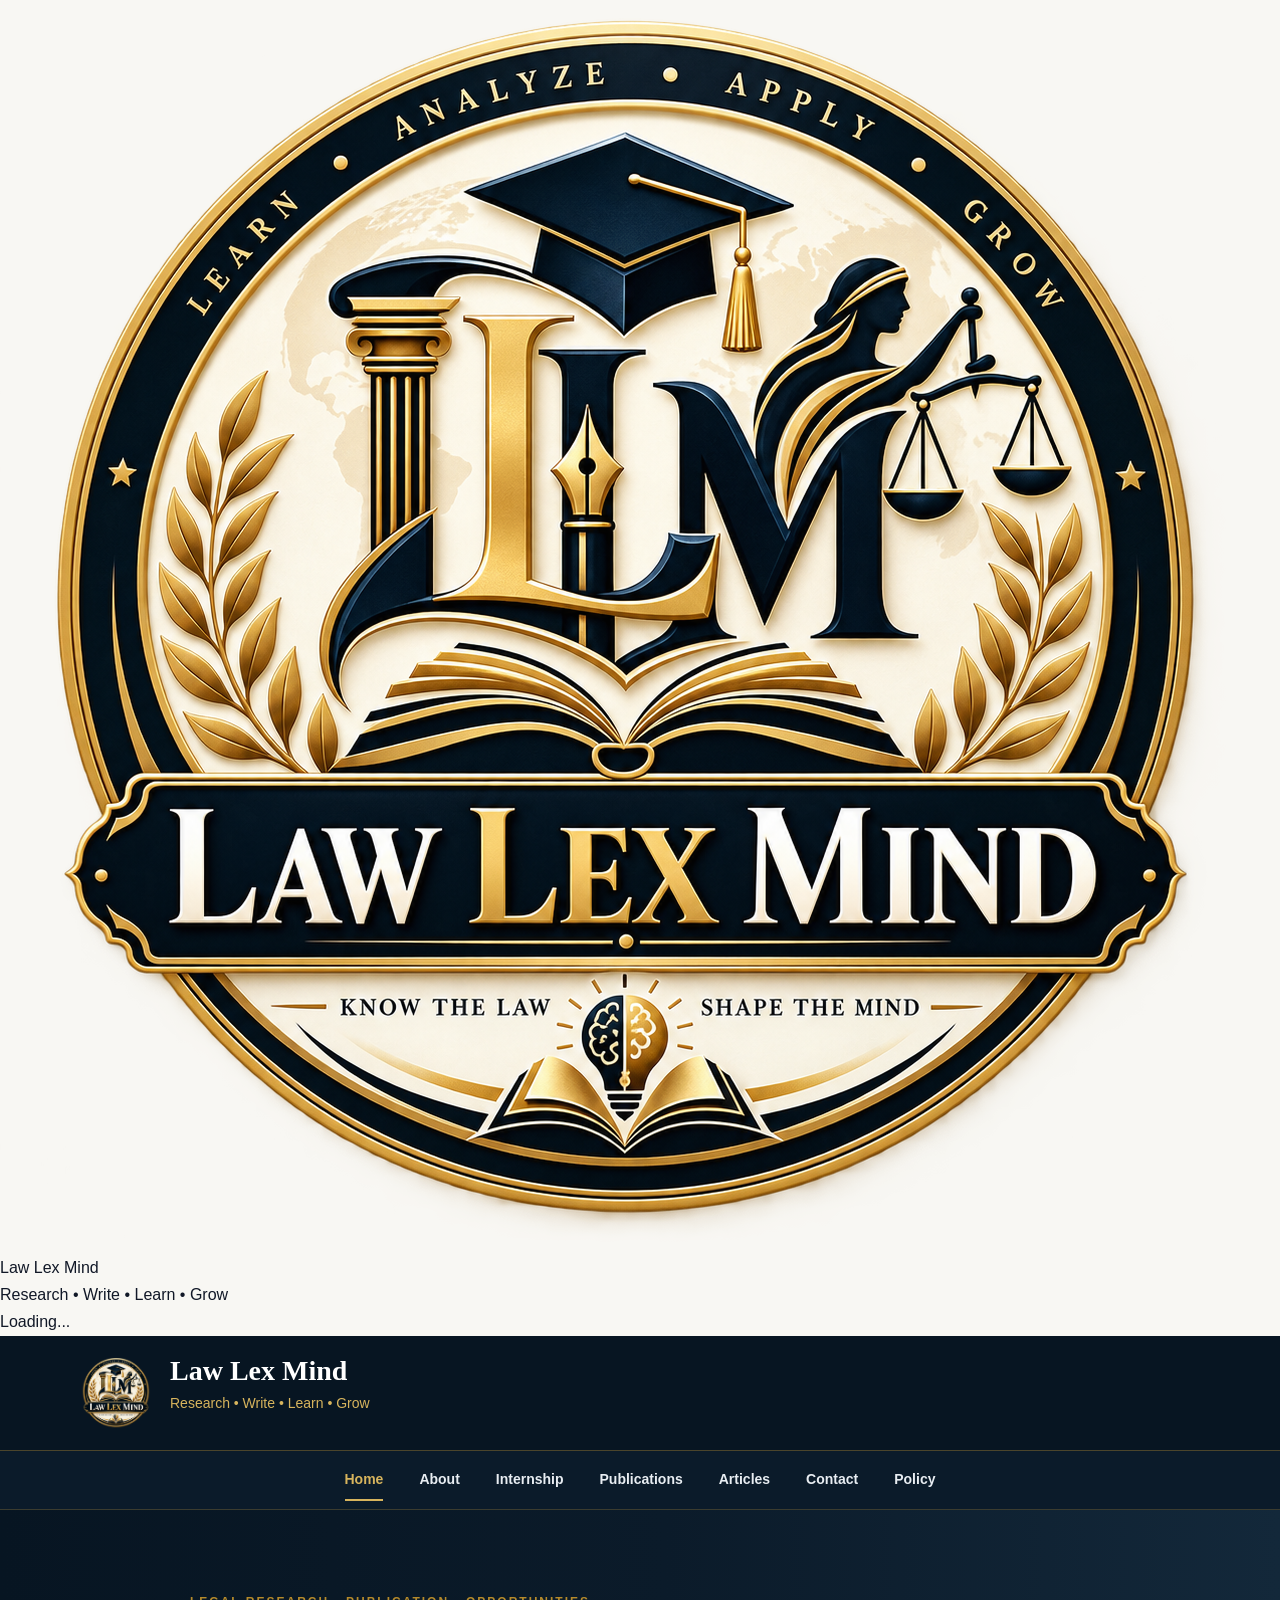
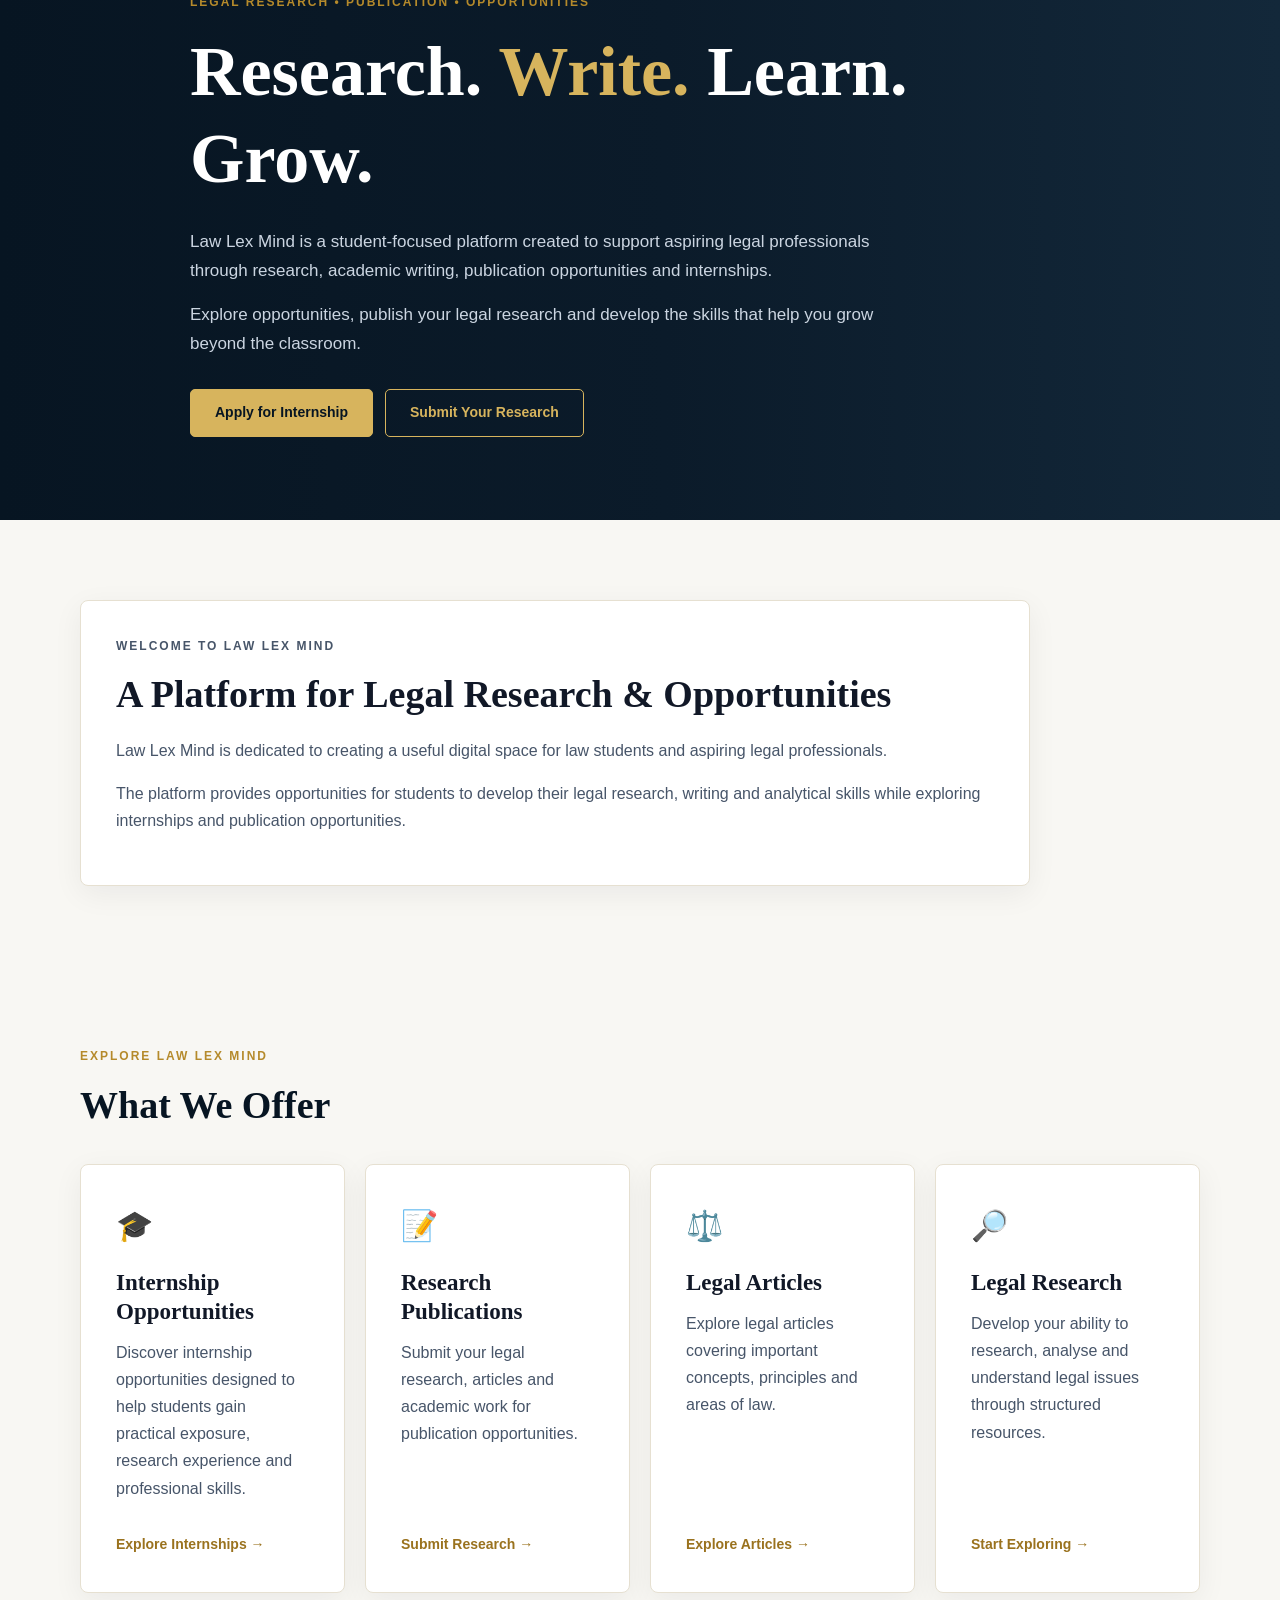
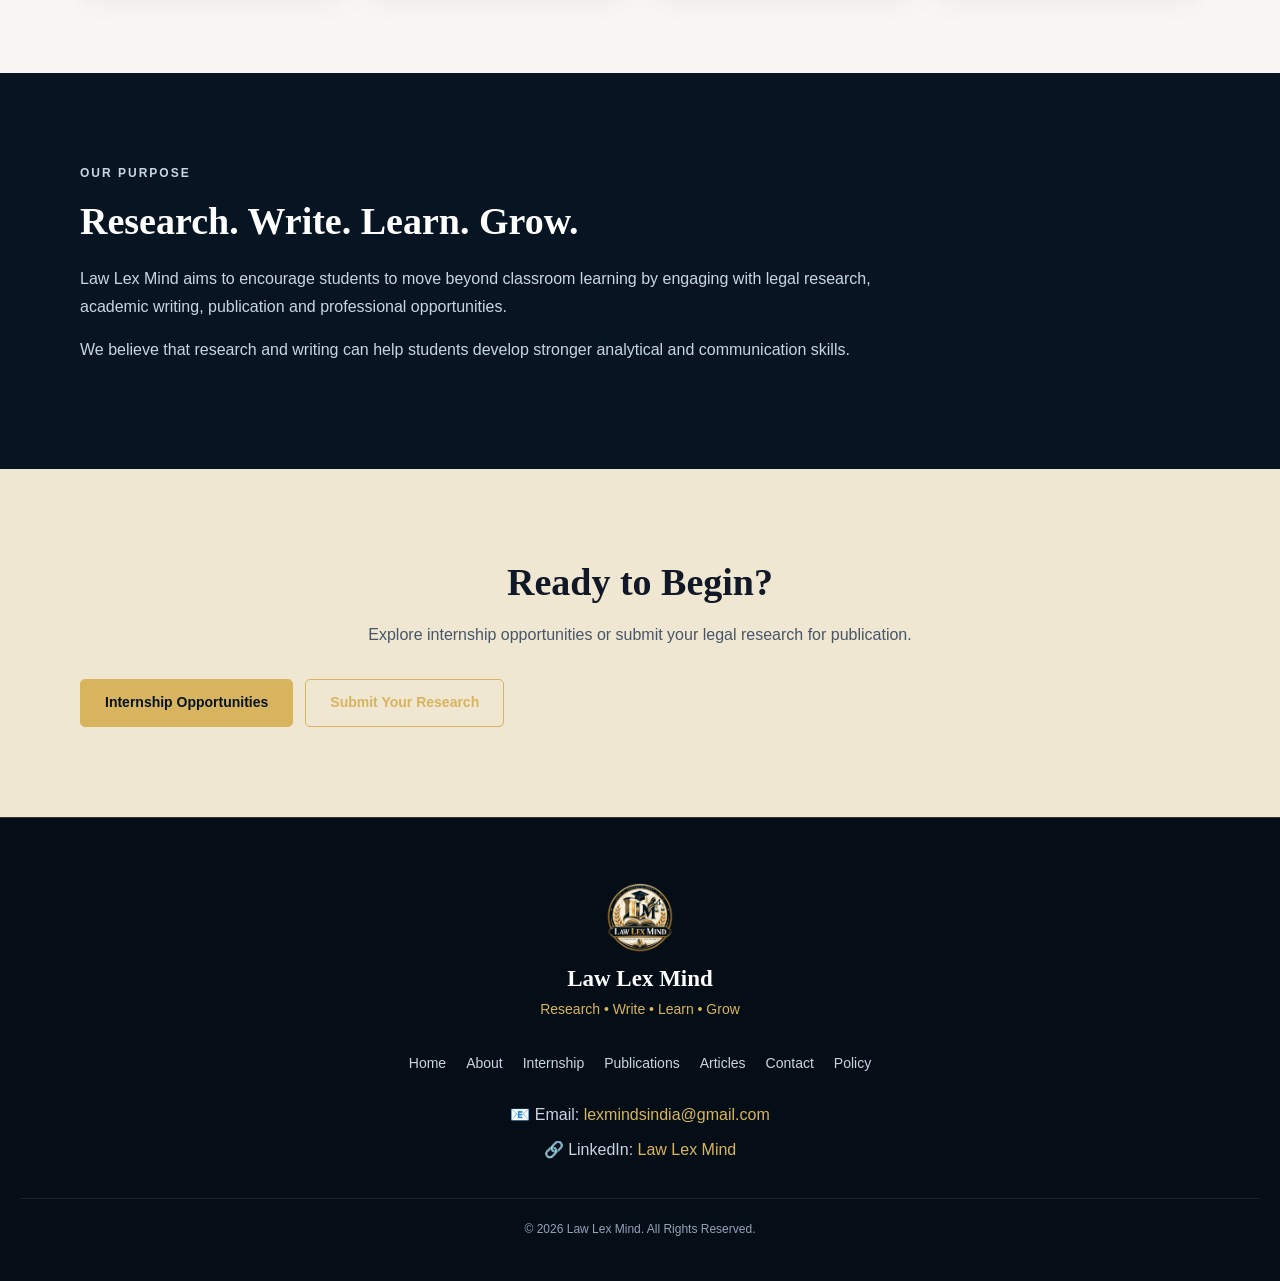
==== index.html @ 87ab9b12 "Refactor HTML structure and formatting" ====
<!DOCTYPE html>
<html lang="en">

<head>

  <meta charset="UTF-8">

  <meta name="viewport"
        content="width=device-width, initial-scale=1.0">

  <title>Law Lex Mind | Legal Research, Publications & Internships</title>

  <meta name="description"
        content="Law Lex Mind is a student-focused platform for legal research, publications, articles and internship opportunities.">

  <meta name="keywords"
        content="Law Lex Mind, legal research, law students, legal articles, legal publications, law internships">

  <meta name="author"
        content="Law Lex Mind">

  <link rel="icon"
        type="image/png"
        href="./logo.png">

  <link rel="stylesheet"
        href="./style.css?v=3">

</head>


<body>


<!-- =========================================================
     HOME PAGE LOADER
========================================================= -->

<div class="page-loader" id="pageLoader">

  <div class="page-loader-box">

    <img
      src="./logo.png"
      alt="Law Lex Mind"
      class="page-loader-logo"
    >

    <div class="page-loader-name">
      Law Lex Mind
    </div>

    <div class="page-loader-tagline">
      Research • Write • Learn • Grow
    </div>

    <div class="page-loader-bar">
      <span></span>
    </div>

    <div class="page-loader-loading">
      Loading...
    </div>

  </div>

</div>


<!-- =========================================================
     HEADER
========================================================= -->

<header class="site-header">

  <div class="logo-area">

    <img
      src="./logo.png"
      alt="Law Lex Mind Logo"
      class="site-logo"
    >

    <div class="brand-text">

      <h1>
        Law Lex Mind
      </h1>

      <p>
        Research • Write • Learn • Grow
      </p>

    </div>

  </div>

</header>


<!-- =========================================================
     NAVIGATION
========================================================= -->

<nav
  class="main-navigation"
  aria-label="Main Navigation"
>

  <a
    href="index.html"
    class="active">
    Home
  </a>

  <a href="about.html">
    About
  </a>

  <a href="internship.html">
    Internship
  </a>

  <a href="publications.html">
    Publications
  </a>

  <a href="articles.html">
    Articles
  </a>

  <a href="contact.html">
    Contact
  </a>

  <a href="policy.html">
    Policy
  </a>

</nav>


<!-- =========================================================
     HERO
========================================================= -->

<section class="hero">

  <div class="hero-content">

    <p class="hero-tag">
      LEGAL RESEARCH • PUBLICATION • OPPORTUNITIES
    </p>

    <h2>

      Research.
      <span>Write.</span>
      Learn.<br>
      Grow.

    </h2>

    <p class="hero-text">

      Law Lex Mind is a student-focused platform created
      to support aspiring legal professionals through
      research, academic writing, publication opportunities
      and internships.

    </p>

    <p class="hero-text">

      Explore opportunities, publish your legal research
      and develop the skills that help you grow beyond
      the classroom.

    </p>


    <div class="hero-buttons">

      <a
        href="internship.html"
        class="btn">

        Apply for Internship

      </a>


      <a
        href="publications.html"
        class="btn secondary-btn">

        Submit Your Research

      </a>

    </div>

  </div>

</section>


<!-- =========================================================
     INTRODUCTION
========================================================= -->

<section class="container">

  <div class="card intro-card">

    <p class="small-heading">

      WELCOME TO LAW LEX MIND

    </p>


    <h2>

      A Platform for Legal Research & Opportunities

    </h2>


    <p>

      Law Lex Mind is dedicated to creating a useful
      digital space for law students and aspiring legal
      professionals.

    </p>


    <p>

      The platform provides opportunities for students
      to develop their legal research, writing and
      analytical skills while exploring internships
      and publication opportunities.

    </p>

  </div>

</section>


<!-- =========================================================
     WHAT WE OFFER
========================================================= -->

<section class="container">

  <div class="section-heading">

    <p class="small-heading">

      EXPLORE LAW LEX MIND

    </p>


    <h2>

      What We Offer

    </h2>

  </div>


  <div class="feature-grid">


    <!-- INTERNSHIP -->

    <div class="card feature-card">

      <div class="feature-icon">
        🎓
      </div>


      <h3>
        Internship Opportunities
      </h3>


      <p>

        Discover internship opportunities designed
        to help students gain practical exposure,
        research experience and professional skills.

      </p>


      <a
        href="internship.html"
        class="card-button">

        Explore Internships →

      </a>

    </div>


    <!-- PUBLICATIONS -->

    <div class="card feature-card">

      <div class="feature-icon">
        📝
      </div>


      <h3>
        Research Publications
      </h3>


      <p>

        Submit your legal research, articles and
        academic work for publication opportunities.

      </p>


      <a
        href="publications.html"
        class="card-button">

        Submit Research →

      </a>

    </div>


    <!-- ARTICLES -->

    <div class="card feature-card">

      <div class="feature-icon">
        ⚖️
      </div>


      <h3>
        Legal Articles
      </h3>


      <p>

        Explore legal articles covering important
        concepts, principles and areas of law.

      </p>


      <a
        href="articles.html"
        class="card-button">

        Explore Articles →

      </a>

    </div>


    <!-- RESEARCH -->

    <div class="card feature-card">

      <div class="feature-icon">
        🔎
      </div>


      <h3>
        Legal Research
      </h3>


      <p>

        Develop your ability to research, analyse
        and understand legal issues through
        structured resources.

      </p>


      <a
        href="articles.html"
        class="card-button">

        Start Exploring →

      </a>

    </div>

  </div>

</section>


<!-- =========================================================
     PURPOSE
========================================================= -->

<section class="dark-section">

  <div class="container">

    <div class="purpose-content">

      <p class="small-heading">

        OUR PURPOSE

      </p>


      <h2>

        Research. Write. Learn. Grow.

      </h2>


      <p>

        Law Lex Mind aims to encourage students to
        move beyond classroom learning by engaging
        with legal research, academic writing,
        publication and professional opportunities.

      </p>


      <p>

        We believe that research and writing can
        help students develop stronger analytical
        and communication skills.

      </p>

    </div>

  </div>

</section>


<!-- =========================================================
     CTA
========================================================= -->

<section class="cta-section">

  <div class="container">

    <h2>

      Ready to Begin?

    </h2>


    <p>

      Explore internship opportunities or submit
      your legal research for publication.

    </p>


    <div class="hero-buttons">


      <a
        href="internship.html"
        class="btn">

        Internship Opportunities

      </a>


      <a
        href="publications.html"
        class="btn secondary-btn">

        Submit Your Research

      </a>


    </div>

  </div>

</section>


<!-- =========================================================
     FOOTER
========================================================= -->

<footer class="site-footer">


  <div class="footer-logo">

    <img
      src="./logo.png"
      alt="Law Lex Mind Logo"
      class="footer-logo-img"
    >


    <h3>

      Law Lex Mind

    </h3>


    <p>

      Research • Write • Learn • Grow

    </p>

  </div>


  <div class="footer-links">

    <a href="index.html">
      Home
    </a>

    <a href="about.html">
      About
    </a>

    <a href="internship.html">
      Internship
    </a>

    <a href="publications.html">
      Publications
    </a>

    <a href="articles.html">
      Articles
    </a>

    <a href="contact.html">
      Contact
    </a>

    <a href="policy.html">
      Policy
    </a>

  </div>


  <div class="footer-contact">


    <p>

      📧 Email:

      <a
        href="mailto:lexmindsindia@gmail.com">

        lexmindsindia@gmail.com

      </a>

    </p>


    <p>

      🔗 LinkedIn:

      <a
        href="https://www.linkedin.com/company/legal-school-notes/"
        target="_blank"
        rel="noopener noreferrer">

        Law Lex Mind

      </a>

    </p>


  </div>


  <p class="copyright">

    © 2026 Law Lex Mind. All Rights Reserved.

  </p>


</footer>



<!-- =========================================================
     PAGE LOADER JAVASCRIPT
========================================================= -->

<script>

document.addEventListener(
  "DOMContentLoaded",
  function () {

    const loader =
      document.getElementById("pageLoader");

    if (!loader) {
      return;
    }


    window.addEventListener(
      "load",
      function () {

        /*
         * Wait for the animation to finish,
         * then smoothly hide the loader.
         */

        setTimeout(
          function () {

            loader.classList.add("hide");

          },
          1800
        );

      }
    );

  }
);

</script>


</body>

</html>
---- style.css ----
/* =========================================================
   LAW LEX MIND
   MASTER WEBSITE STYLESHEET
   ========================================================= */


/* =========================================================
   1. RESET
   ========================================================= */

* {
  margin: 0;
  padding: 0;
  box-sizing: border-box;
}

html {
  scroll-behavior: smooth;
}

body {
  font-family: Arial, Helvetica, sans-serif;
  background: #f8f7f3;
  color: #111827;
  line-height: 1.7;
  overflow-x: hidden;
}

img {
  max-width: 100%;
  display: block;
}

a {
  color: inherit;
  text-decoration: none;
}

button {
  font-family: inherit;
}


/* =========================================================
   2. GLOBAL CONTAINER
   ========================================================= */

.container,
.policy-container {
  width: min(1120px, calc(100% - 40px));
  margin: 0 auto;
}


/* =========================================================
   3. HEADER
   Supports:
   .site-header
   .logo-area
   .site-logo
   .brand-text
   ========================================================= */

.site-header,
header {
  width: 100%;
  background: #071522;
  color: #ffffff;
  border-bottom: 1px solid rgba(201, 159, 60, 0.35);
}

.site-header {
  padding: 18px 0;
}

.logo-area {
  width: min(1120px, calc(100% - 40px));
  margin: 0 auto;

  display: flex;
  align-items: center;
  gap: 18px;
}

.site-logo {
  width: 72px;
  height: 72px;

  object-fit: contain;
  object-position: center;

  flex-shrink: 0;
}

.brand-text h1 {
  margin: 0;
  font-family: Georgia, "Times New Roman", serif;
  font-size: 28px;
  line-height: 1.2;
  color: #ffffff;
}

.brand-text p {
  margin-top: 5px;
  font-size: 14px;
  color: #d7b45d;
}


/* Support old header structure */

header .logo-area {
  padding: 0;
}

header .logo-area > div:not(.brand-text) {
  min-width: 0;
}


/* =========================================================
   4. NAVIGATION
   Supports old and new navigation structures
   ========================================================= */

.main-navigation,
.navbar {
  width: 100%;
  background: #0b1b2a;
  border-bottom: 1px solid rgba(201, 159, 60, 0.25);
}

.main-navigation {
  min-height: 58px;

  display: flex;
  justify-content: center;
  align-items: center;
  gap: 6px;
}

.main-navigation a {
  position: relative;

  padding: 17px 15px;

  color: #e8edf2;
  font-size: 14px;
  font-weight: 600;

  transition:
    color 0.25s ease,
    background 0.25s ease;
}

.main-navigation a:hover,
.main-navigation a.active {
  color: #d7b45d;
}

.main-navigation a.active::after {
  content: "";

  position: absolute;
  left: 15px;
  right: 15px;
  bottom: 8px;

  height: 2px;

  background: #d7b45d;
}


/* =========================================================
   OLD NAVIGATION SUPPORT
   ========================================================= */

.nav-container {
  width: min(1120px, calc(100% - 40px));
  min-height: 58px;

  margin: 0 auto;

  display: flex;
  align-items: center;
  justify-content: space-between;
}

.nav-brand {
  color: #ffffff;
  font-family: Georgia, "Times New Roman", serif;
  font-weight: 700;
  font-size: 18px;
}

.nav-links {
  display: flex;
  align-items: center;
  gap: 5px;
}

.nav-links a {
  padding: 17px 13px;
  color: #e8edf2;
  font-size: 14px;
  font-weight: 600;
}

.nav-links a:hover {
  color: #d7b45d;
}


/* =========================================================
   MOBILE MENU BUTTON
   ========================================================= */

.menu-toggle {
  display: none;

  width: 44px;
  height: 40px;

  border: 1px solid rgba(215, 180, 93, 0.45);
  border-radius: 6px;

  background: transparent;
  cursor: pointer;

  padding: 8px;
}

.menu-toggle span {
  display: block;

  width: 100%;
  height: 2px;

  margin: 5px 0;

  background: #d7b45d;
}


/* =========================================================
   5. WEBSITE LOADER
   ========================================================= */

#website-loader {
  position: fixed;
  inset: 0;
  z-index: 9999;

  background: #071522;

  display: flex;
  align-items: center;
  justify-content: center;

  transition:
    opacity 0.5s ease,
    visibility 0.5s ease;
}

.loader-content {
  text-align: center;
  color: #ffffff;
}

.loader-logo {
  width: 90px;
  height: 90px;

  object-fit: contain;

  margin: 0 auto 18px;
}

.loader-content h1 {
  font-family: Georgia, "Times New Roman", serif;
  font-size: 28px;
  margin-bottom: 5px;
}

.loader-content p {
  color: #d7b45d;
  font-size: 14px;
}

.loader-line {
  width: 220px;
  height: 3px;

  margin: 25px auto 12px;

  background: rgba(255, 255, 255, 0.15);
  overflow: hidden;
}

.loader-progress {
  width: 0;
  height: 100%;
  background: #d7b45d;

  animation: loading 1.5s ease forwards;
}

.loader-text {
  font-size: 12px;
  color: #cbd5e1;
}

@keyframes loading {
  from {
    width: 0;
  }

  to {
    width: 100%;
  }
}


/* =========================================================
   6. GLOBAL TYPOGRAPHY
   ========================================================= */

h1,
h2,
h3,
h4 {
  font-family: Georgia, "Times New Roman", serif;
  line-height: 1.25;
}

h2 {
  font-size: 38px;
}

h3 {
  font-size: 23px;
}

p {
  margin-bottom: 16px;
}


/* =========================================================
   7. SMALL GOLD HEADINGS
   ========================================================= */

.small-heading,
.hero-tag {
  color: #b58a2b;

  font-size: 12px;
  font-weight: 700;

  letter-spacing: 2px;
  text-transform: uppercase;

  margin-bottom: 15px;
}


/* =========================================================
   8. HERO
   ========================================================= */

.hero {
  min-height: 610px;

  display: flex;
  align-items: center;

  background:
    linear-gradient(
      90deg,
      #071522 0%,
      #0b1b2a 52%,
      #13283a 100%
    );

  color: #ffffff;
}

.hero-content {
  width: min(1120px, calc(100% - 40px));
  margin: 0 auto;

  max-width: 900px;
}

.hero h2 {
  font-size: clamp(42px, 6vw, 70px);
  margin-bottom: 25px;
}

.hero h2 span,
.policy-hero h2 span {
  color: #d7b45d;
}

.hero-text {
  max-width: 720px;

  color: #cbd5e1;
  font-size: 17px;
}

.hero-buttons {
  display: flex;
  flex-wrap: wrap;
  gap: 12px;

  margin-top: 30px;
}


/* =========================================================
   9. BUTTONS
   ========================================================= */

.btn {
  display: inline-flex;
  align-items: center;
  justify-content: center;

  min-height: 48px;

  padding: 0 24px;

  border-radius: 5px;

  background: #d7b45d;
  color: #071522;

  border: 1px solid #d7b45d;

  font-size: 14px;
  font-weight: 700;

  transition:
    transform 0.2s ease,
    background 0.2s ease,
    color 0.2s ease;
}

.btn:hover {
  transform: translateY(-2px);
  background: #e3c875;
}

.secondary-btn {
  background: transparent;
  color: #d7b45d;
}

.secondary-btn:hover {
  background: #d7b45d;
  color: #071522;
}


/* =========================================================
   10. GENERAL SECTIONS
   ========================================================= */

main {
  width: 100%;
}

section {
  width: 100%;
}

section.container {
  padding-top: 80px;
  padding-bottom: 80px;
}


/* =========================================================
   11. CARDS
   ========================================================= */

.card {
  background: #ffffff;

  border: 1px solid #e6e0d1;

  border-radius: 8px;

  padding: 35px;

  box-shadow:
    0 8px 30px rgba(7, 21, 34, 0.06);
}

.intro-card {
  max-width: 950px;
}

.card h2 {
  margin-bottom: 18px;
}

.card p {
  color: #475569;
}


/* =========================================================
   12. SECTION HEADING
   ========================================================= */

.section-heading {
  margin-bottom: 35px;
}

.section-heading h2 {
  color: #071522;
}


/* =========================================================
   13. FEATURE GRID
   ========================================================= */

.feature-grid {
  display: grid;

  grid-template-columns:
    repeat(4, minmax(0, 1fr));

  gap: 20px;
}

.feature-card {
  height: 100%;

  display: flex;
  flex-direction: column;
}

.feature-icon {
  font-size: 30px;
  margin-bottom: 18px;
}

.feature-card h3 {
  margin-bottom: 12px;
}

.feature-card p {
  flex-grow: 1;
}

.card-button {
  display: inline-block;

  margin-top: 15px;

  color: #9a721e;
  font-weight: 700;
  font-size: 14px;
}

.card-button:hover {
  color: #071522;
}


/* =========================================================
   14. DARK SECTION
   ========================================================= */

.dark-section {
  padding: 90px 0;

  background: #071522;
  color: #ffffff;
}

.purpose-content {
  max-width: 800px;
}

.purpose-content h2 {
  margin-bottom: 20px;
}

.purpose-content p {
  color: #cbd5e1;
}


/* =========================================================
   15. CTA
   ========================================================= */

.cta-section {
  padding: 90px 0;

  text-align: center;

  background: #efe7d2;
}

.cta-section h2 {
  margin-bottom: 15px;
}

.cta-section p {
  color: #475569;
}


/* =========================================================
   16. POLICY HERO
   ========================================================= */

.policy-hero {
  min-height: 440px;

  display: flex;
  align-items: center;

  background:
    linear-gradient(
      135deg,
      #071522 0%,
      #0d2234 60%,
      #162f43 100%
    );

  color: #ffffff;
}

.policy-hero-content {
  width: min(1120px, calc(100% - 40px));
  margin: 0 auto;

  max-width: 850px;
}

.policy-hero h2 {
  font-size: clamp(42px, 5vw, 62px);

  margin-bottom: 25px;

  color: #ffffff;
}

.policy-hero .hero-text {
  color: #cbd5e1;
  max-width: 760px;
}


/* =========================================================
   17. POLICY SECTIONS
   ========================================================= */

.policy-section {
  padding: 70px 0;
}

.policy-section:nth-child(even) {
  background: #f2efe7;
}

.policy-card {
  max-width: 950px;

  margin: 0 auto;

  padding: 45px;

  background: #ffffff;

  border: 1px solid #e4ddcd;

  border-radius: 8px;

  box-shadow:
    0 8px 28px rgba(7, 21, 34, 0.05);
}

.policy-card h2 {
  color: #071522;

  font-size: 32px;

  margin-bottom: 22px;
}

.policy-card h3 {
  color: #13283a;

  font-size: 20px;

  margin-top: 30px;
  margin-bottom: 10px;
}

.policy-card p {
  color: #475569;

  font-size: 15.5px;

  margin-bottom: 16px;
}

.policy-card .small-heading {
  color: #b58a2b;
}


/* =========================================================
   18. POLICY CONTACT
   ========================================================= */

.policy-contact {
  padding: 90px 0;

  background: #071522;
  color: #ffffff;
}

.contact-content {
  max-width: 850px;
  margin: 0 auto;
}

.contact-content h2 {
  margin-bottom: 20px;
}

.contact-content p {
  color: #cbd5e1;
}

.contact-content strong {
  color: #ffffff;
}

.contact-content .hero-buttons {
  margin-top: 25px;
}


/* =========================================================
   19. FOOTER
   ========================================================= */

.site-footer,
footer {
  padding: 65px 20px 25px;

  background: #050e17;

  color: #cbd5e1;

  text-align: center;

  border-top: 1px solid rgba(215, 180, 93, 0.25);
}

.footer-logo {
  margin-bottom: 30px;
}

.footer-logo-img {
  width: 70px;
  height: 70px;

  object-fit: contain;

  margin: 0 auto 12px;
}

.footer-logo h3 {
  color: #ffffff;
  margin-bottom: 5px;
}

.footer-logo p {
  color: #d7b45d;
  font-size: 14px;
}

.footer-links {
  display: flex;
  flex-wrap: wrap;

  justify-content: center;

  gap: 20px;

  margin: 25px 0;
}

.footer-links a {
  color: #cbd5e1;
  font-size: 14px;
}

.footer-links a:hover,
.footer-links a.active {
  color: #d7b45d;
}

.footer-contact {
  margin-top: 20px;
}

.footer-contact p {
  margin-bottom: 8px;
}

.footer-contact a {
  color: #d7b45d;
}

.copyright {
  margin-top: 35px;
  padding-top: 20px;

  border-top: 1px solid rgba(255, 255, 255, 0.08);

  color: #94a3b8;

  font-size: 12px;
}


/* =========================================================
   20. MOBILE
   ========================================================= */

@media (max-width: 900px) {

  .feature-grid {
    grid-template-columns:
      repeat(2, minmax(0, 1fr));
  }

  .hero {
    min-height: 560px;
  }

  .hero h2 {
    font-size: 48px;
  }

}


/* =========================================================
   21. TABLET / MOBILE NAVIGATION
   ========================================================= */

@media (max-width: 700px) {

  /* Header */

  .site-header {
    padding: 13px 0;
  }

  .logo-area {
    width: calc(100% - 30px);
    gap: 12px;
  }

  .site-logo {
    width: 58px;
    height: 58px;
  }

  .brand-text h1 {
    font-size: 22px;
  }

  .brand-text p {
    font-size: 12px;
  }


  /* New navigation */

  .main-navigation {
    display: grid;

    grid-template-columns:
      repeat(3, 1fr);

    gap: 0;

    padding: 0;
  }

  .main-navigation a {
    padding: 13px 5px;

    text-align: center;

    font-size: 12px;
  }

  .main-navigation a.active::after {
    left: 20%;
    right: 20%;
    bottom: 5px;
  }


  /* Old navigation */

  .nav-container {
    width: calc(100% - 30px);
  }

  .menu-toggle {
    display: block;
  }

  .nav-links {
    display: none;

    position: absolute;

    top: 100%;
    left: 0;
    right: 0;

    z-index: 1000;

    flex-direction: column;
    align-items: stretch;

    background: #071522;

    border-top: 1px solid rgba(215, 180, 93, 0.25);
  }

  .nav-links.active {
    display: flex;
  }

  .nav-links a {
    padding: 14px 20px;

    border-bottom: 1px solid rgba(255, 255, 255, 0.06);

    text-align: center;
  }


  /* Hero */

  .hero {
    min-height: 560px;
    padding: 70px 0;
  }

  .hero-content {
    width: calc(100% - 30px);
  }

  .hero h2 {
    font-size: 42px;
  }

  .hero-text {
    font-size: 15px;
  }


  /* Policy hero */

  .policy-hero {
    min-height: 430px;
    padding: 65px 0;
  }

  .policy-hero-content {
    width: calc(100% - 30px);
  }

  .policy-hero h2 {
    font-size: 42px;
  }


  /* Containers */

  .container,
  .policy-container {
    width: calc(100% - 30px);
  }


  /* Cards */

  .card,
  .policy-card {
    padding: 25px;
  }

  .policy-card h2 {
    font-size: 28px;
  }

  .policy-card h3 {
    font-size: 19px;
  }


  /* Feature grid */

  .feature-grid {
    grid-template-columns: 1fr;
  }


  /* Sections */

  section.container {
    padding-top: 55px;
    padding-bottom: 55px;
  }

  .policy-section {
    padding: 50px 0;
  }

  .dark-section,
  .policy-contact {
    padding: 65px 0;
  }

  .cta-section {
    padding: 65px 0;
  }


  /* Buttons */

  .hero-buttons {
    flex-direction: column;
    align-items: stretch;
  }

  .btn {
    width: 100%;
  }


  /* Footer */

  .footer-links {
    flex-direction: column;
    gap: 10px;
  }

}


/* =========================================================
   22. SMALL MOBILE
   ========================================================= */

@media (max-width: 430px) {

  .site-logo {
    width: 52px;
    height: 52px;
  }

  .brand-text h1 {
    font-size: 20px;
  }

  .brand-text p {
    font-size: 11px;
  }

  .main-navigation {
    grid-template-columns:
      repeat(2, 1fr);
  }

  .main-navigation a {
    padding: 12px 4px;
  }

  .hero h2,
  .policy-hero h2 {
    font-size: 36px;
  }

  .hero-tag,
  .small-heading {
    font-size: 10px;
    letter-spacing: 1.5px;
  }

  .policy-card {
    padding: 20px;
  }

  .policy-card h2 {
    font-size: 25px;
  }

  .policy-card p {
    font-size: 15px;
  }

}


/* =========================================================
   23. ACCESSIBILITY
   ========================================================= */

a:focus-visible,
button:focus-visible {
  outline: 2px solid #d7b45d;
  outline-offset: 3px;
}


/* =========================================================
   24. PREVENT HUGE LOGOS
   ========================================================= */

header img,
.site-header img,
.logo-area img,
.footer-logo img,
.loader-content img {
  max-width: 100%;
}

.site-header .site-logo {
  width: 72px !important;
  height: 72px !important;
}

.footer-logo .footer-logo-img {
  width: 70px !important;
  height: 70px !important;
}

.loader-content .loader-logo {
  width: 90px !important;
  height: 90px !important;
}


/* =========================================================
   END OF STYLE.CSS
   ========================================================= */
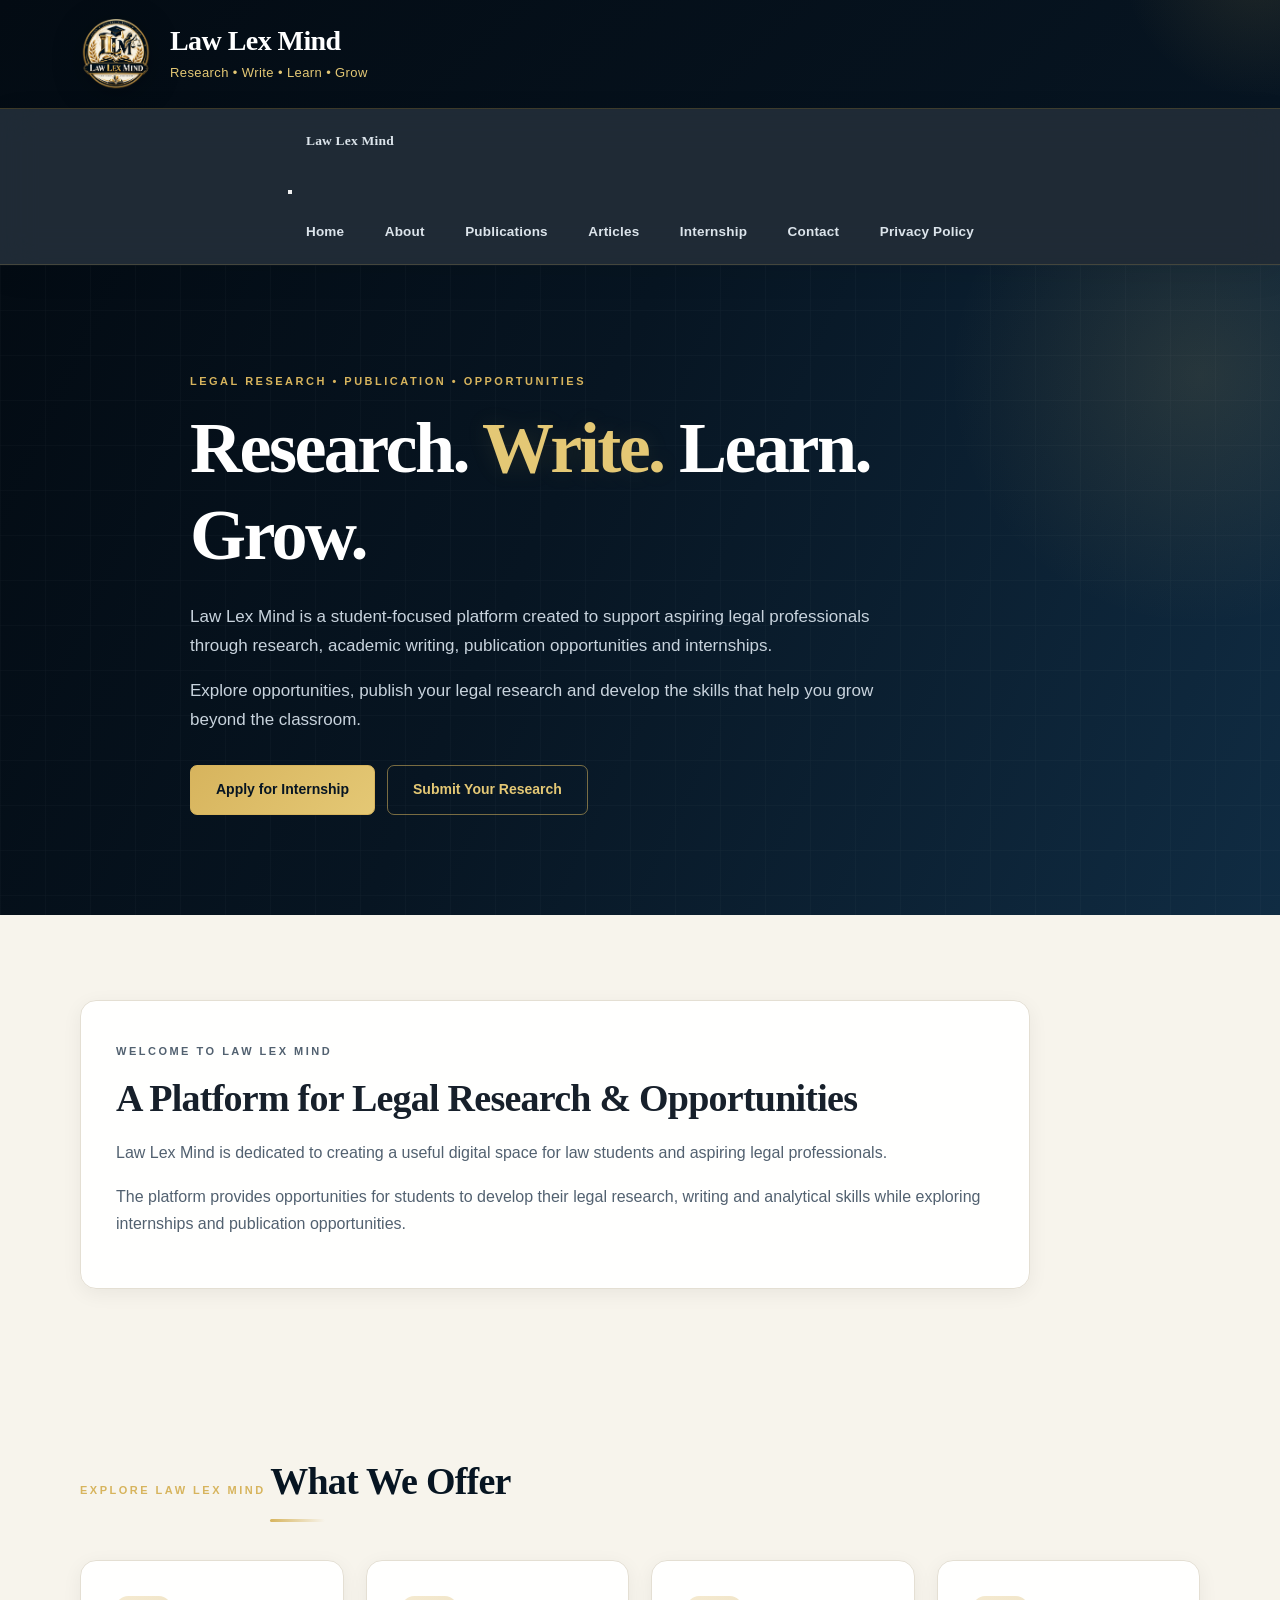
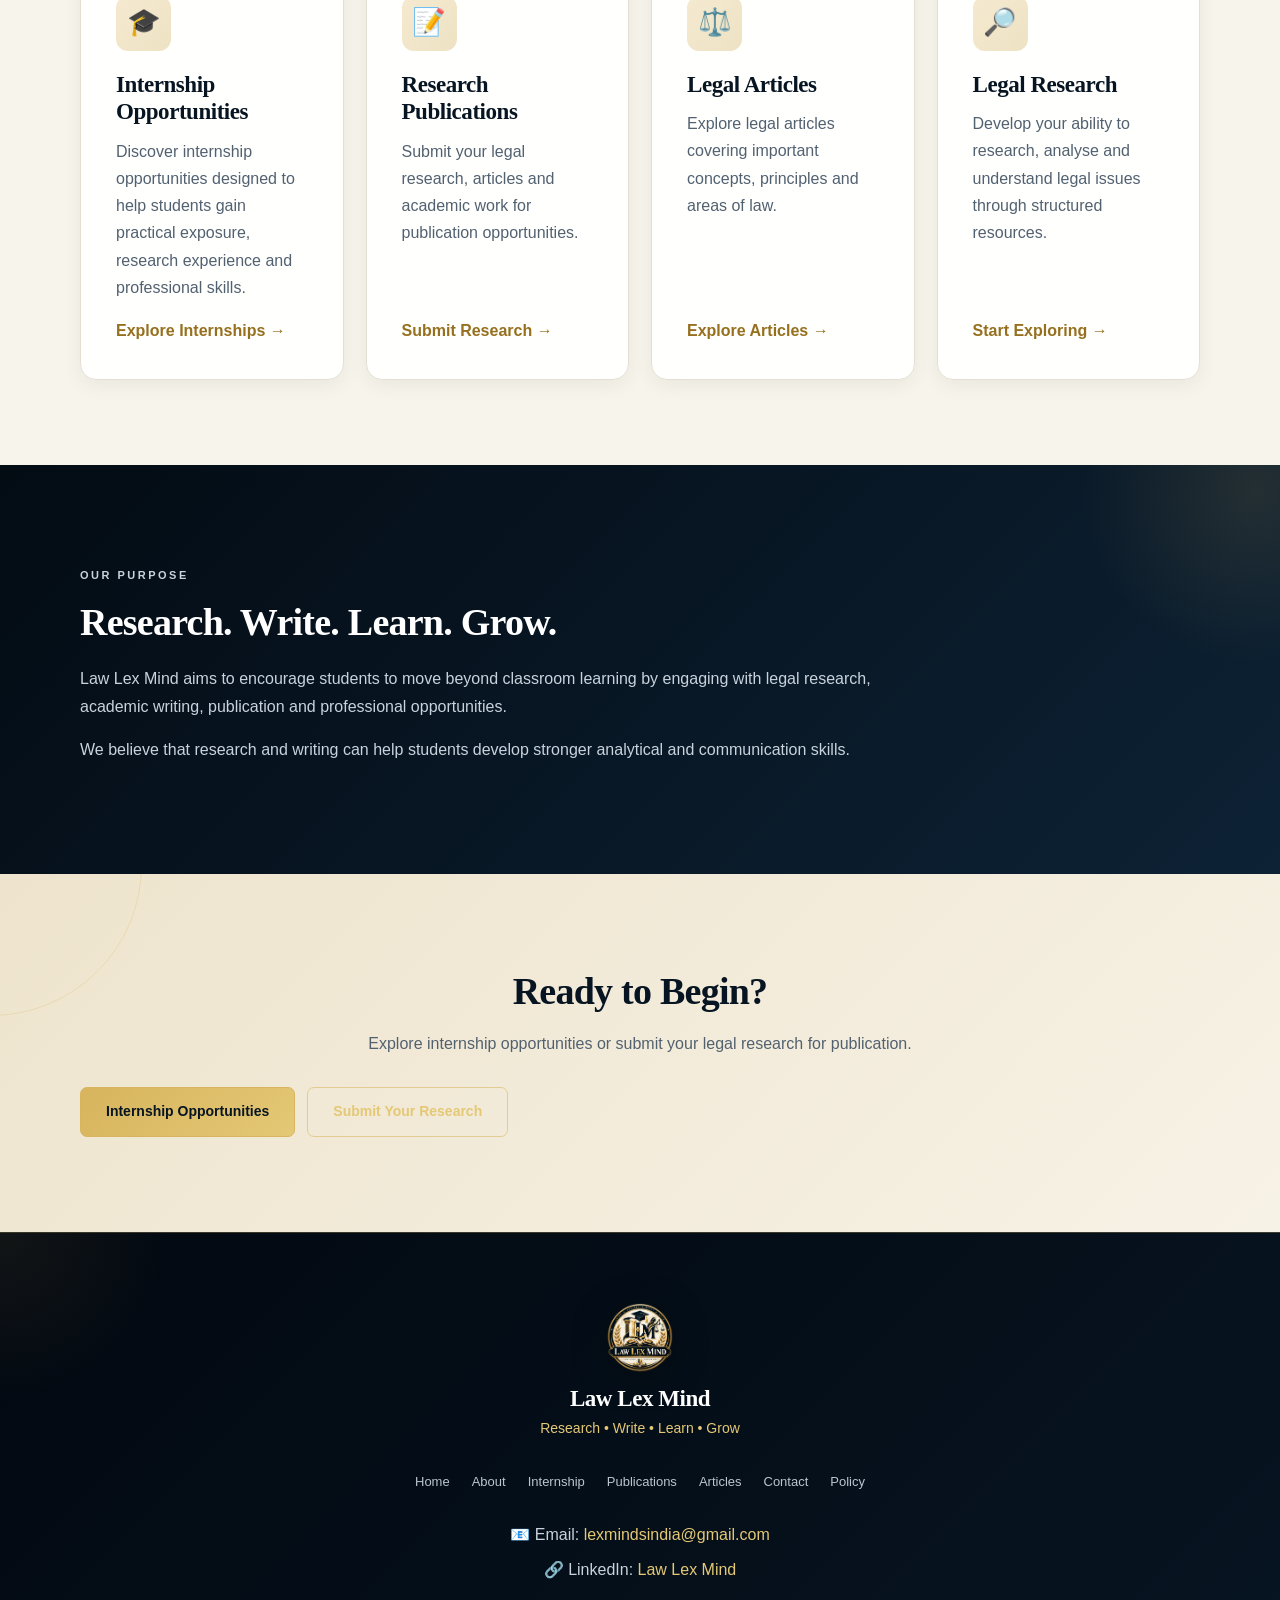
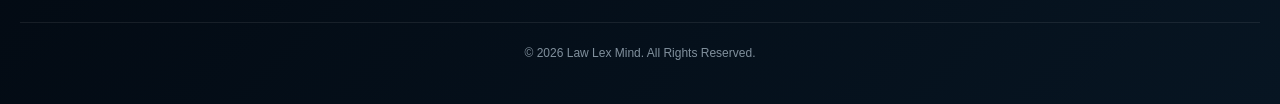
==== commit 225eda2c: "Refactor navigation structure in index.html" ====
--- a/index.html
+++ b/index.html
@@ -102,40 +102,46 @@
      NAVIGATION
 ========================================================= -->
 
-<nav
-  class="main-navigation"
-  aria-label="Main Navigation"
->
-
-  <a
-    href="index.html"
-    class="active">
-    Home
-  </a>
-
-  <a href="about.html">
-    About
-  </a>
-
-  <a href="internship.html">
-    Internship
-  </a>
-
-  <a href="publications.html">
-    Publications
-  </a>
-
-  <a href="articles.html">
-    Articles
-  </a>
-
-  <a href="contact.html">
-    Contact
-  </a>
-
-  <a href="policy.html">
-    Policy
-  </a>
+<nav class="main-navigation">
+
+  <div class="nav-inner">
+
+    <div class="nav-brand">
+      <a href="/">
+        Law Lex Mind
+      </a>
+    </div>
+
+    <!-- Three Dot Button -->
+    <button class="dots-menu-btn"
+            type="button"
+            aria-label="Open navigation menu"
+            onclick="toggleDotsMenu()">
+      <span></span>
+      <span></span>
+      <span></span>
+    </button>
+
+    <!-- Dropdown Navigation -->
+    <div class="dots-menu" id="dotsMenu">
+
+      <a href="/">Home</a>
+
+      <a href="/about">About</a>
+
+      <a href="/publications">Publications</a>
+
+      <a href="/articles">Articles</a>
+
+      <a href="/internship">Internship</a>
+
+      <a href="/contact">Contact</a>
+
+      <a href="/privacy-policy">Privacy Policy</a>
+
+    </div>
+
+  </div>
 
 </nav>
 
--- a/style.css
+++ b/style.css
@@ -1,12 +1,53 @@
 /* =========================================================
-   LAW LEX MIND
-   MASTER WEBSITE STYLESHEET
+   LEXMINDS INDIA
+   PREMIUM MASTER STYLE.CSS
+   VERSION 5.0
    ========================================================= */
 
-
-/* =========================================================
-   1. RESET
-   ========================================================= */
+/* =========================================================
+   1. DESIGN SYSTEM
+========================================================= */
+
+:root {
+  --navy-950: #030b13;
+  --navy-900: #071522;
+  --navy-850: #0a1b2b;
+  --navy-800: #0d2235;
+  --navy-700: #12314a;
+
+  --gold-500: #d7b45d;
+  --gold-400: #e4c875;
+  --gold-300: #f0d995;
+
+  --cream: #f7f4ec;
+  --cream-dark: #eee9dc;
+
+  --white: #ffffff;
+  --text: #17202b;
+  --text-soft: #64748b;
+  --border: #e4dfd3;
+
+  --shadow-sm:
+    0 5px 20px rgba(3, 11, 19, 0.06);
+
+  --shadow-md:
+    0 12px 35px rgba(3, 11, 19, 0.10);
+
+  --shadow-lg:
+    0 25px 60px rgba(3, 11, 19, 0.14);
+
+  --radius-sm: 6px;
+  --radius-md: 10px;
+  --radius-lg: 16px;
+
+  --transition:
+    0.3s cubic-bezier(.2,.65,.3,1);
+}
+
+
+/* =========================================================
+   2. RESET
+========================================================= */
 
 * {
   margin: 0;
@@ -16,18 +57,29 @@
 
 html {
   scroll-behavior: smooth;
+  scroll-padding-top: 85px;
 }
 
 body {
-  font-family: Arial, Helvetica, sans-serif;
-  background: #f8f7f3;
-  color: #111827;
+  font-family:
+    Arial,
+    Helvetica,
+    sans-serif;
+
+  background: var(--cream);
+
+  color: var(--text);
+
   line-height: 1.7;
+
   overflow-x: hidden;
+
+  -webkit-font-smoothing: antialiased;
 }
 
 img {
   max-width: 100%;
+  height: auto;
   display: block;
 }
 
@@ -36,14 +88,21 @@
   text-decoration: none;
 }
 
+button,
+input,
+textarea,
+select {
+  font-family: inherit;
+}
+
 button {
-  font-family: inherit;
-}
-
-
-/* =========================================================
-   2. GLOBAL CONTAINER
-   ========================================================= */
+  cursor: pointer;
+}
+
+
+/* =========================================================
+   3. GLOBAL CONTAINERS
+========================================================= */
 
 .container,
 .policy-container {
@@ -53,20 +112,113 @@
 
 
 /* =========================================================
-   3. HEADER
-   Supports:
-   .site-header
-   .logo-area
-   .site-logo
-   .brand-text
-   ========================================================= */
+   4. TYPOGRAPHY
+========================================================= */
+
+h1,
+h2,
+h3,
+h4,
+h5,
+h6 {
+  font-family:
+    Georgia,
+    "Times New Roman",
+    serif;
+
+  line-height: 1.2;
+
+  letter-spacing: -0.02em;
+}
+
+h2 {
+  font-size: 38px;
+}
+
+h3 {
+  font-size: 23px;
+}
+
+p {
+  margin-bottom: 16px;
+}
+
+.small-heading,
+.hero-tag {
+  display: inline-block;
+
+  color: var(--gold-500);
+
+  font-size: 11px;
+
+  font-weight: 800;
+
+  letter-spacing: 2.5px;
+
+  text-transform: uppercase;
+
+  margin-bottom: 15px;
+}
+
+
+/* =========================================================
+   5. GLOBAL SELECTION
+========================================================= */
+
+::selection {
+  background: var(--gold-500);
+  color: var(--navy-950);
+}
+
+
+/* =========================================================
+   6. HEADER
+========================================================= */
 
 .site-header,
 header {
   width: 100%;
-  background: #071522;
-  color: #ffffff;
-  border-bottom: 1px solid rgba(201, 159, 60, 0.35);
+
+  position: relative;
+
+  background:
+    linear-gradient(
+      135deg,
+      var(--navy-950),
+      var(--navy-900)
+    );
+
+  color: var(--white);
+
+  border-bottom:
+    1px solid
+    rgba(215, 180, 93, 0.28);
+
+  overflow: hidden;
+}
+
+.site-header::after,
+header::after {
+  content: "";
+
+  position: absolute;
+
+  width: 280px;
+  height: 280px;
+
+  right: -120px;
+  top: -180px;
+
+  border-radius: 50%;
+
+  background:
+    radial-gradient(
+      circle,
+      rgba(215, 180, 93, 0.12),
+      transparent 70%
+    );
+
+  pointer-events: none;
 }
 
 .site-header {
@@ -75,146 +227,324 @@
 
 .logo-area {
   width: min(1120px, calc(100% - 40px));
+
   margin: 0 auto;
 
   display: flex;
+
   align-items: center;
+
   gap: 18px;
-}
+
+  position: relative;
+
+  z-index: 2;
+}
+
+
+/* =========================================================
+   7. LOGO
+========================================================= */
 
 .site-logo {
   width: 72px;
   height: 72px;
 
   object-fit: contain;
+
   object-position: center;
 
   flex-shrink: 0;
-}
+
+  filter:
+    drop-shadow(
+      0 5px 15px
+      rgba(0, 0, 0, 0.25)
+    );
+
+  transition:
+    transform var(--transition),
+    filter var(--transition);
+}
+
+.site-logo:hover {
+  transform: scale(1.05);
+
+  filter:
+    drop-shadow(
+      0 8px 20px
+      rgba(215, 180, 93, 0.18)
+    );
+}
+
+
+/* =========================================================
+   8. BRAND
+========================================================= */
 
 .brand-text h1 {
   margin: 0;
-  font-family: Georgia, "Times New Roman", serif;
+
+  font-family:
+    Georgia,
+    "Times New Roman",
+    serif;
+
   font-size: 28px;
+
   line-height: 1.2;
-  color: #ffffff;
+
+  color: var(--white);
+
+  letter-spacing: -0.02em;
 }
 
 .brand-text p {
   margin-top: 5px;
-  font-size: 14px;
-  color: #d7b45d;
-}
-
-
-/* Support old header structure */
-
-header .logo-area {
-  padding: 0;
-}
-
-header .logo-area > div:not(.brand-text) {
-  min-width: 0;
-}
-
-
-/* =========================================================
-   4. NAVIGATION
-   Supports old and new navigation structures
-   ========================================================= */
+
+  margin-bottom: 0;
+
+  font-size: 13px;
+
+  color: var(--gold-400);
+
+  letter-spacing: 0.4px;
+}
+
+
+/* =========================================================
+   9. PREMIUM NAVIGATION
+========================================================= */
 
 .main-navigation,
 .navbar {
   width: 100%;
-  background: #0b1b2a;
-  border-bottom: 1px solid rgba(201, 159, 60, 0.25);
+
+  position: sticky;
+
+  top: 0;
+
+  z-index: 5000;
+
+  background:
+    rgba(7, 21, 34, 0.90);
+
+  border-bottom:
+    1px solid
+    rgba(215, 180, 93, 0.20);
+
+  box-shadow:
+    0 8px 30px
+    rgba(0, 0, 0, 0.08);
+
+  backdrop-filter: blur(16px);
+
+  -webkit-backdrop-filter: blur(16px);
 }
 
 .main-navigation {
-  min-height: 58px;
+  min-height: 64px;
 
   display: flex;
+
+  align-items: center;
+
   justify-content: center;
-  align-items: center;
-  gap: 6px;
+
+  gap: 3px;
+
+  padding: 0 20px;
 }
 
 .main-navigation a {
   position: relative;
 
+  display: inline-flex;
+
+  align-items: center;
+
+  justify-content: center;
+
+  min-height: 64px;
+
+  padding: 0 18px;
+
+  color: #dce4eb;
+
+  font-size: 13.5px;
+
+  font-weight: 700;
+
+  letter-spacing: 0.2px;
+
+  border-radius: 6px;
+
+  transition:
+    color var(--transition),
+    background var(--transition),
+    transform var(--transition);
+}
+
+.main-navigation a:hover {
+  color: var(--gold-400);
+
+  background:
+    rgba(215, 180, 93, 0.07);
+
+  transform: translateY(-1px);
+}
+
+.main-navigation a.active {
+  color: var(--gold-400);
+
+  background:
+    rgba(215, 180, 93, 0.065);
+}
+
+
+/* Animated underline */
+
+.main-navigation a::after {
+  content: "";
+
+  position: absolute;
+
+  left: 50%;
+
+  bottom: 8px;
+
+  width: 0;
+
+  height: 2px;
+
+  border-radius: 10px;
+
+  background:
+    linear-gradient(
+      90deg,
+      var(--gold-500),
+      var(--gold-300)
+    );
+
+  transform:
+    translateX(-50%);
+
+  transition:
+    width 0.35s cubic-bezier(.2,.8,.2,1);
+}
+
+.main-navigation a:hover::after,
+.main-navigation a.active::after {
+  width: calc(100% - 36px);
+}
+
+
+/* Active top indicator */
+
+.main-navigation a.active::before {
+  content: "";
+
+  position: absolute;
+
+  top: 0;
+
+  left: 50%;
+
+  width: 5px;
+  height: 5px;
+
+  border-radius: 50%;
+
+  background: var(--gold-400);
+
+  transform:
+    translateX(-50%);
+
+  box-shadow:
+    0 0 12px
+    rgba(215, 180, 93, 0.65);
+}
+
+
+/* =========================================================
+   10. OLD NAVIGATION SUPPORT
+========================================================= */
+
+.nav-container {
+  width: min(1120px, calc(100% - 40px));
+
+  min-height: 64px;
+
+  margin: 0 auto;
+
+  display: flex;
+
+  align-items: center;
+
+  justify-content: space-between;
+}
+
+.nav-brand {
+  color: var(--white);
+
+  font-family:
+    Georgia,
+    "Times New Roman",
+    serif;
+
+  font-weight: 700;
+
+  font-size: 18px;
+}
+
+.nav-links {
+  display: flex;
+
+  align-items: center;
+
+  gap: 4px;
+}
+
+.nav-links a {
+  position: relative;
+
   padding: 17px 15px;
 
-  color: #e8edf2;
+  color: #dce4eb;
+
   font-size: 14px;
-  font-weight: 600;
+
+  font-weight: 700;
 
   transition:
-    color 0.25s ease,
-    background 0.25s ease;
-}
-
-.main-navigation a:hover,
-.main-navigation a.active {
-  color: #d7b45d;
-}
-
-.main-navigation a.active::after {
+    color var(--transition),
+    background var(--transition);
+}
+
+.nav-links a:hover,
+.nav-links a.active {
+  color: var(--gold-400);
+}
+
+.nav-links a.active::after {
   content: "";
 
   position: absolute;
+
   left: 15px;
   right: 15px;
+
   bottom: 8px;
 
   height: 2px;
 
-  background: #d7b45d;
-}
-
-
-/* =========================================================
-   OLD NAVIGATION SUPPORT
-   ========================================================= */
-
-.nav-container {
-  width: min(1120px, calc(100% - 40px));
-  min-height: 58px;
-
-  margin: 0 auto;
-
-  display: flex;
-  align-items: center;
-  justify-content: space-between;
-}
-
-.nav-brand {
-  color: #ffffff;
-  font-family: Georgia, "Times New Roman", serif;
-  font-weight: 700;
-  font-size: 18px;
-}
-
-.nav-links {
-  display: flex;
-  align-items: center;
-  gap: 5px;
-}
-
-.nav-links a {
-  padding: 17px 13px;
-  color: #e8edf2;
-  font-size: 14px;
-  font-weight: 600;
-}
-
-.nav-links a:hover {
-  color: #d7b45d;
-}
-
-
-/* =========================================================
-   MOBILE MENU BUTTON
-   ========================================================= */
+  background: var(--gold-500);
+}
+
+
+/* =========================================================
+   11. MOBILE MENU BUTTON
+========================================================= */
 
 .menu-toggle {
   display: none;
@@ -222,11 +552,14 @@
   width: 44px;
   height: 40px;
 
-  border: 1px solid rgba(215, 180, 93, 0.45);
-  border-radius: 6px;
-
-  background: transparent;
-  cursor: pointer;
+  border:
+    1px solid
+    rgba(215, 180, 93, 0.45);
+
+  border-radius: 7px;
+
+  background:
+    rgba(215, 180, 93, 0.05);
 
   padding: 8px;
 }
@@ -239,77 +572,166 @@
 
   margin: 5px 0;
 
-  background: #d7b45d;
-}
-
-
-/* =========================================================
-   5. WEBSITE LOADER
-   ========================================================= */
-
-#website-loader {
+  background: var(--gold-500);
+
+  transition:
+    transform 0.25s ease;
+}
+
+
+/* =========================================================
+   12. LOADER
+========================================================= */
+
+#website-loader,
+.page-loader {
   position: fixed;
+
   inset: 0;
-  z-index: 9999;
-
-  background: #071522;
+
+  z-index: 99999;
 
   display: flex;
+
   align-items: center;
+
   justify-content: center;
 
-  transition:
-    opacity 0.5s ease,
-    visibility 0.5s ease;
-}
-
-.loader-content {
   text-align: center;
-  color: #ffffff;
-}
-
-.loader-logo {
+
+  background:
+    radial-gradient(
+      circle at center,
+      #102a40 0%,
+      var(--navy-950) 70%
+    );
+
+  opacity: 1;
+
+  visibility: visible;
+
+  animation:
+    automaticLoaderHide
+    2.5s
+    ease
+    forwards;
+
+  pointer-events: none;
+}
+
+.loader-content,
+.page-loader-box {
+  width: min(90%, 500px);
+
+  text-align: center;
+
+  color: var(--white);
+
+  animation:
+    loaderAppear
+    0.8s
+    ease
+    forwards;
+}
+
+.loader-logo,
+.page-loader-logo {
   width: 90px;
   height: 90px;
 
   object-fit: contain;
 
   margin: 0 auto 18px;
-}
-
-.loader-content h1 {
-  font-family: Georgia, "Times New Roman", serif;
+
+  filter:
+    drop-shadow(
+      0 8px 25px
+      rgba(215, 180, 93, 0.20)
+    );
+
+  animation:
+    loaderLogo
+    1.5s
+    ease-in-out
+    infinite alternate;
+}
+
+.loader-content h1,
+.page-loader-name {
+  font-family:
+    Georgia,
+    "Times New Roman",
+    serif;
+
   font-size: 28px;
-  margin-bottom: 5px;
-}
-
-.loader-content p {
-  color: #d7b45d;
+
+  color: var(--white);
+
+  margin-bottom: 6px;
+}
+
+.loader-content p,
+.page-loader-tagline {
+  color: var(--gold-400);
+
   font-size: 14px;
 }
 
-.loader-line {
+.loader-line,
+.page-loader-bar {
   width: 220px;
   height: 3px;
 
   margin: 25px auto 12px;
 
-  background: rgba(255, 255, 255, 0.15);
+  background:
+    rgba(255, 255, 255, 0.12);
+
+  border-radius: 20px;
+
   overflow: hidden;
 }
 
-.loader-progress {
+.loader-progress,
+.page-loader-bar span {
+  display: block;
+
   width: 0;
   height: 100%;
-  background: #d7b45d;
-
-  animation: loading 1.5s ease forwards;
-}
-
-.loader-text {
+
+  background:
+    linear-gradient(
+      90deg,
+      var(--gold-500),
+      var(--gold-300)
+    );
+
+  animation:
+    loading
+    2s
+    ease
+    forwards;
+}
+
+.loader-text,
+.page-loader-loading {
   font-size: 12px;
-  color: #cbd5e1;
-}
+
+  color: #b8c5d1;
+}
+
+.page-loader-loading {
+  animation:
+    loadingText
+    1s
+    ease-in-out
+    infinite alternate;
+}
+
+
+/* =========================================================
+   13. LOADER ANIMATIONS
+========================================================= */
 
 @keyframes loading {
   from {
@@ -321,271 +743,991 @@
   }
 }
 
-
-/* =========================================================
-   6. GLOBAL TYPOGRAPHY
-   ========================================================= */
-
-h1,
-h2,
-h3,
-h4 {
-  font-family: Georgia, "Times New Roman", serif;
-  line-height: 1.25;
-}
-
-h2 {
-  font-size: 38px;
-}
-
-h3 {
-  font-size: 23px;
-}
-
-p {
-  margin-bottom: 16px;
-}
-
-
-/* =========================================================
-   7. SMALL GOLD HEADINGS
-   ========================================================= */
-
-.small-heading,
-.hero-tag {
-  color: #b58a2b;
-
-  font-size: 12px;
-  font-weight: 700;
-
-  letter-spacing: 2px;
-  text-transform: uppercase;
-
-  margin-bottom: 15px;
-}
-
-
-/* =========================================================
-   8. HERO
-   ========================================================= */
+@keyframes loaderAppear {
+  from {
+    opacity: 0;
+
+    transform:
+      translateY(25px);
+  }
+
+  to {
+    opacity: 1;
+
+    transform:
+      translateY(0);
+  }
+}
+
+@keyframes loaderLogo {
+  from {
+    transform:
+      scale(0.96)
+      rotate(-1deg);
+  }
+
+  to {
+    transform:
+      scale(1.04)
+      rotate(1deg);
+  }
+}
+
+@keyframes loadingText {
+  from {
+    opacity: 0.45;
+  }
+
+  to {
+    opacity: 1;
+  }
+}
+
+@keyframes automaticLoaderHide {
+  0% {
+    opacity: 1;
+
+    visibility: visible;
+  }
+
+  70% {
+    opacity: 1;
+
+    visibility: visible;
+  }
+
+  90% {
+    opacity: 0;
+
+    visibility: hidden;
+  }
+
+  100% {
+    opacity: 0;
+
+    visibility: hidden;
+
+    pointer-events: none;
+  }
+}
+
+
+/* =========================================================
+   14. HERO
+========================================================= */
 
 .hero {
-  min-height: 610px;
+  position: relative;
+
+  min-height: 650px;
 
   display: flex;
+
   align-items: center;
 
-  background:
+  overflow: hidden;
+
+  background:
+    linear-gradient(
+      115deg,
+      #030b13 0%,
+      #071522 42%,
+      #102c43 100%
+    );
+
+  color: var(--white);
+}
+
+
+/* Decorative light */
+
+.hero::before {
+  content: "";
+
+  position: absolute;
+
+  width: 520px;
+  height: 520px;
+
+  right: -180px;
+  top: -150px;
+
+  border-radius: 50%;
+
+  background:
+    radial-gradient(
+      circle,
+      rgba(215, 180, 93, 0.13),
+      transparent 68%
+    );
+
+  animation:
+    heroGlow
+    8s
+    ease-in-out
+    infinite alternate;
+
+  pointer-events: none;
+}
+
+
+/* Decorative grid */
+
+.hero::after {
+  content: "";
+
+  position: absolute;
+
+  inset: 0;
+
+  opacity: 0.045;
+
+  background-image:
+    linear-gradient(
+      rgba(255,255,255,0.5) 1px,
+      transparent 1px
+    ),
     linear-gradient(
       90deg,
-      #071522 0%,
-      #0b1b2a 52%,
-      #13283a 100%
-    );
-
-  color: #ffffff;
+      rgba(255,255,255,0.5) 1px,
+      transparent 1px
+    );
+
+  background-size: 45px 45px;
+
+  pointer-events: none;
+}
+
+@keyframes heroGlow {
+  from {
+    transform: scale(0.95);
+  }
+
+  to {
+    transform: scale(1.08);
+  }
 }
 
 .hero-content {
   width: min(1120px, calc(100% - 40px));
+
   margin: 0 auto;
 
   max-width: 900px;
+
+  position: relative;
+
+  z-index: 2;
+
+  animation:
+    heroContentIn
+    0.9s
+    ease
+    both;
+}
+
+@keyframes heroContentIn {
+  from {
+    opacity: 0;
+
+    transform:
+      translateY(25px);
+  }
+
+  to {
+    opacity: 1;
+
+    transform:
+      translateY(0);
+  }
 }
 
 .hero h2 {
-  font-size: clamp(42px, 6vw, 70px);
+  font-size:
+    clamp(44px, 6vw, 72px);
+
   margin-bottom: 25px;
+
+  letter-spacing: -0.035em;
 }
 
 .hero h2 span,
 .policy-hero h2 span {
-  color: #d7b45d;
+  color: var(--gold-400);
+
+  text-shadow:
+    0 0 25px
+    rgba(215, 180, 93, 0.12);
 }
 
 .hero-text {
   max-width: 720px;
 
-  color: #cbd5e1;
+  color: #c8d3dd;
+
   font-size: 17px;
 }
+
+
+/* =========================================================
+   15. INNER PAGE HERO
+========================================================= */
+
+.policy-hero {
+  position: relative;
+
+  min-height: 450px;
+
+  display: flex;
+
+  align-items: center;
+
+  overflow: hidden;
+
+  background:
+    linear-gradient(
+      135deg,
+      #030b13 0%,
+      #0b1d2e 55%,
+      #15364e 100%
+    );
+
+  color: var(--white);
+}
+
+.policy-hero::after {
+  content: "";
+
+  position: absolute;
+
+  width: 420px;
+  height: 420px;
+
+  right: -160px;
+  bottom: -180px;
+
+  border-radius: 50%;
+
+  background:
+    radial-gradient(
+      circle,
+      rgba(215, 180, 93, 0.12),
+      transparent 70%
+    );
+}
+
+.policy-hero-content {
+  width: min(1120px, calc(100% - 40px));
+
+  margin: 0 auto;
+
+  max-width: 850px;
+
+  position: relative;
+
+  z-index: 2;
+}
+
+.policy-hero h2 {
+  font-size:
+    clamp(42px, 5vw, 62px);
+
+  margin-bottom: 25px;
+
+  color: var(--white);
+}
+
+.policy-hero .hero-text {
+  color: #c8d3dd;
+
+  max-width: 760px;
+}
+
+
+/* =========================================================
+   16. BUTTONS
+========================================================= */
 
 .hero-buttons {
   display: flex;
+
   flex-wrap: wrap;
+
   gap: 12px;
 
   margin-top: 30px;
 }
 
-
-/* =========================================================
-   9. BUTTONS
-   ========================================================= */
-
 .btn {
+  position: relative;
+
   display: inline-flex;
+
+  align-items: center;
+
+  justify-content: center;
+
+  min-height: 50px;
+
+  padding: 0 25px;
+
+  border-radius: 7px;
+
+  background:
+    linear-gradient(
+      135deg,
+      var(--gold-500),
+      var(--gold-400)
+    );
+
+  color: var(--navy-900);
+
+  border:
+    1px solid
+    var(--gold-500);
+
+  font-size: 14px;
+
+  font-weight: 800;
+
+  overflow: hidden;
+
+  transition:
+    transform var(--transition),
+    box-shadow var(--transition),
+    background var(--transition);
+}
+
+.btn::before {
+  content: "";
+
+  position: absolute;
+
+  top: 0;
+  left: -120%;
+
+  width: 80%;
+  height: 100%;
+
+  background:
+    linear-gradient(
+      90deg,
+      transparent,
+      rgba(255,255,255,0.28),
+      transparent
+    );
+
+  transform: skewX(-20deg);
+
+  transition:
+    left 0.6s ease;
+}
+
+.btn:hover::before {
+  left: 140%;
+}
+
+.btn:hover {
+  transform:
+    translateY(-3px);
+
+  box-shadow:
+    0 12px 28px
+    rgba(215, 180, 93, 0.20);
+}
+
+.secondary-btn {
+  background: transparent;
+
+  color: var(--gold-400);
+
+  border-color:
+    rgba(215, 180, 93, 0.55);
+}
+
+.secondary-btn:hover {
+  background: var(--gold-500);
+
+  color: var(--navy-900);
+}
+
+
+/* =========================================================
+   17. LINKEDIN BUTTON
+========================================================= */
+
+.linkedin-btn {
+  background: #0a66c2;
+
+  border-color: #0a66c2;
+
+  color: var(--white);
+}
+
+.linkedin-btn:hover {
+  background: #084f96;
+
+  border-color: #084f96;
+
+  box-shadow:
+    0 12px 25px
+    rgba(10, 102, 194, 0.22);
+}
+
+
+/* =========================================================
+   18. MAIN SECTIONS
+========================================================= */
+
+main {
+  width: 100%;
+}
+
+section {
+  width: 100%;
+}
+
+section.container {
+  padding-top: 85px;
+
+  padding-bottom: 85px;
+}
+
+.policy-section {
+  padding: 75px 0;
+}
+
+.policy-section:nth-child(even) {
+  background:
+    linear-gradient(
+      180deg,
+      #f1ede3,
+      #f7f4ec
+    );
+}
+
+
+/* =========================================================
+   19. GENERAL CARDS
+========================================================= */
+
+.card {
+  position: relative;
+
+  background:
+    rgba(255,255,255,0.96);
+
+  border:
+    1px solid
+    var(--border);
+
+  border-radius:
+    var(--radius-lg);
+
+  padding: 35px;
+
+  box-shadow:
+    var(--shadow-sm);
+
+  overflow: hidden;
+
+  transition:
+    transform var(--transition),
+    box-shadow var(--transition),
+    border-color var(--transition);
+}
+
+.card::before {
+  content: "";
+
+  position: absolute;
+
+  left: 0;
+  top: 0;
+
+  width: 100%;
+  height: 3px;
+
+  background:
+    linear-gradient(
+      90deg,
+      transparent,
+      var(--gold-500),
+      transparent
+    );
+
+  transform:
+    scaleX(0);
+
+  transition:
+    transform 0.35s ease;
+}
+
+.card:hover {
+  transform:
+    translateY(-7px);
+
+  box-shadow:
+    var(--shadow-lg);
+
+  border-color:
+    rgba(215, 180, 93, 0.65);
+}
+
+.card:hover::before {
+  transform:
+    scaleX(1);
+}
+
+.intro-card {
+  max-width: 950px;
+}
+
+.card h2 {
+  margin-bottom: 18px;
+}
+
+.card p {
+  color: #526170;
+}
+
+
+/* =========================================================
+   20. POLICY CARD
+========================================================= */
+
+.policy-card {
+  max-width: 950px;
+
+  margin: 0 auto;
+
+  padding: 45px;
+
+  background:
+    rgba(255,255,255,0.97);
+
+  border:
+    1px solid
+    var(--border);
+
+  border-radius:
+    var(--radius-lg);
+
+  box-shadow:
+    var(--shadow-md);
+}
+
+.policy-card h2 {
+  color: var(--navy-900);
+
+  font-size: 32px;
+
+  margin-bottom: 22px;
+}
+
+.policy-card h3 {
+  color: var(--navy-800);
+
+  font-size: 20px;
+
+  margin-top: 30px;
+
+  margin-bottom: 10px;
+}
+
+.policy-card p {
+  color: #526170;
+
+  font-size: 15.5px;
+
+  margin-bottom: 16px;
+}
+
+.policy-card .small-heading {
+  color: #a57b20;
+}
+
+
+/* =========================================================
+   21. SECTION HEADINGS
+========================================================= */
+
+.section-heading {
+  margin-bottom: 38px;
+}
+
+.section-heading h2 {
+  color: var(--navy-900);
+
+  position: relative;
+
+  display: inline-block;
+}
+
+.section-heading h2::after {
+  content: "";
+
+  display: block;
+
+  width: 55px;
+  height: 3px;
+
+  margin-top: 14px;
+
+  border-radius: 20px;
+
+  background:
+    linear-gradient(
+      90deg,
+      var(--gold-500),
+      transparent
+    );
+}
+
+
+/* =========================================================
+   22. FEATURE GRID
+========================================================= */
+
+.feature-grid {
+  display: grid;
+
+  grid-template-columns:
+    repeat(4, minmax(0, 1fr));
+
+  gap: 22px;
+}
+
+.feature-card {
+  height: 100%;
+
+  display: flex;
+
+  flex-direction: column;
+}
+
+.feature-icon {
+  width: 55px;
+  height: 55px;
+
+  display: flex;
+
   align-items: center;
   justify-content: center;
 
-  min-height: 48px;
-
-  padding: 0 24px;
-
-  border-radius: 5px;
-
-  background: #d7b45d;
-  color: #071522;
-
-  border: 1px solid #d7b45d;
-
-  font-size: 14px;
-  font-weight: 700;
+  margin-bottom: 20px;
+
+  border-radius: 12px;
+
+  background:
+    linear-gradient(
+      135deg,
+      #f5ead0,
+      #eee2c4
+    );
+
+  color: #9a721e;
+
+  font-size: 27px;
 
   transition:
-    transform 0.2s ease,
-    background 0.2s ease,
-    color 0.2s ease;
-}
-
-.btn:hover {
-  transform: translateY(-2px);
-  background: #e3c875;
-}
-
-.secondary-btn {
-  background: transparent;
-  color: #d7b45d;
-}
-
-.secondary-btn:hover {
-  background: #d7b45d;
-  color: #071522;
-}
-
-
-/* =========================================================
-   10. GENERAL SECTIONS
-   ========================================================= */
-
-main {
-  width: 100%;
-}
-
-section {
-  width: 100%;
-}
-
-section.container {
-  padding-top: 80px;
-  padding-bottom: 80px;
-}
-
-
-/* =========================================================
-   11. CARDS
-   ========================================================= */
-
-.card {
-  background: #ffffff;
-
-  border: 1px solid #e6e0d1;
-
-  border-radius: 8px;
-
-  padding: 35px;
-
-  box-shadow:
-    0 8px 30px rgba(7, 21, 34, 0.06);
-}
-
-.intro-card {
-  max-width: 950px;
-}
-
-.card h2 {
-  margin-bottom: 18px;
-}
-
-.card p {
-  color: #475569;
-}
-
-
-/* =========================================================
-   12. SECTION HEADING
-   ========================================================= */
-
-.section-heading {
-  margin-bottom: 35px;
-}
-
-.section-heading h2 {
-  color: #071522;
-}
-
-
-/* =========================================================
-   13. FEATURE GRID
-   ========================================================= */
-
-.feature-grid {
-  display: grid;
-
-  grid-template-columns:
-    repeat(4, minmax(0, 1fr));
-
-  gap: 20px;
-}
-
-.feature-card {
-  height: 100%;
-
-  display: flex;
-  flex-direction: column;
-}
-
-.feature-icon {
-  font-size: 30px;
-  margin-bottom: 18px;
+    transform var(--transition);
+}
+
+.feature-card:hover .feature-icon {
+  transform:
+    translateY(-4px)
+    rotate(-2deg);
 }
 
 .feature-card h3 {
   margin-bottom: 12px;
+
+  color: var(--navy-900);
 }
 
 .feature-card p {
   flex-grow: 1;
 }
 
-.card-button {
+
+/* =========================================================
+   23. ARTICLE CARDS
+========================================================= */
+
+.article-grid {
+  display: grid;
+
+  grid-template-columns:
+    repeat(3, minmax(0, 1fr));
+
+  gap: 22px;
+
+  margin-top: 30px;
+}
+
+.article-card {
+  position: relative;
+
+  display: flex;
+
+  flex-direction: column;
+
+  height: 100%;
+
+  background:
+    rgba(255,255,255,0.98);
+
+  border:
+    1px solid
+    var(--border);
+
+  border-radius:
+    var(--radius-lg);
+
+  padding: 30px;
+
+  box-shadow:
+    var(--shadow-sm);
+
+  overflow: hidden;
+
+  transition:
+    transform var(--transition),
+    box-shadow var(--transition),
+    border-color var(--transition);
+}
+
+.article-card::after {
+  content: "";
+
+  position: absolute;
+
+  width: 110px;
+  height: 110px;
+
+  right: -65px;
+  bottom: -65px;
+
+  border-radius: 50%;
+
+  background:
+    rgba(215, 180, 93, 0.10);
+
+  transition:
+    transform 0.4s ease;
+}
+
+.article-card:hover {
+  transform:
+    translateY(-7px);
+
+  border-color:
+    rgba(215, 180, 93, 0.65);
+
+  box-shadow:
+    var(--shadow-lg);
+}
+
+.article-card:hover::after {
+  transform:
+    scale(1.8);
+}
+
+.article-icon {
+  font-size: 32px;
+
+  margin-bottom: 15px;
+}
+
+.article-card h3 {
+  color: var(--navy-900);
+
+  margin-bottom: 12px;
+}
+
+.article-card p {
+  color: #526170;
+
+  font-size: 15px;
+
+  flex-grow: 1;
+}
+
+.article-link {
+  display: inline-flex;
+
+  align-items: center;
+
+  margin-top: 15px;
+
+  color: #96701e;
+
+  font-weight: 800;
+
+  font-size: 14px;
+
+  transition:
+    transform var(--transition),
+    color var(--transition);
+}
+
+.article-link:hover {
+  color: var(--navy-900);
+
+  transform:
+    translateX(5px);
+}
+
+
+/* =========================================================
+   24. ARTICLE CATEGORY
+========================================================= */
+
+.article-category {
   display: inline-block;
 
-  margin-top: 15px;
-
-  color: #9a721e;
-  font-weight: 700;
+  width: fit-content;
+
+  margin-bottom: 12px;
+
+  padding: 5px 11px;
+
+  border-radius: 30px;
+
+  background:
+    #f3ead5;
+
+  color: #86631b;
+
+  font-size: 10px;
+
+  font-weight: 800;
+
+  letter-spacing: 1.2px;
+
+  text-transform: uppercase;
+}
+
+
+/* =========================================================
+   25. ARTICLE LIST
+========================================================= */
+
+.article-list {
+  display: flex;
+
+  flex-direction: column;
+
+  gap: 18px;
+
+  margin-top: 30px;
+}
+
+.article-list-item {
+  display: flex;
+
+  align-items: center;
+
+  justify-content: space-between;
+
+  gap: 20px;
+
+  padding: 23px 26px;
+
+  background: var(--white);
+
+  border:
+    1px solid
+    var(--border);
+
+  border-radius:
+    var(--radius-md);
+
+  box-shadow:
+    0 4px 15px
+    rgba(3, 11, 19, 0.04);
+
+  transition:
+    transform var(--transition),
+    border-color var(--transition),
+    box-shadow var(--transition);
+}
+
+.article-list-item:hover {
+  transform:
+    translateX(6px);
+
+  border-color:
+    rgba(215, 180, 93, 0.7);
+
+  box-shadow:
+    var(--shadow-sm);
+}
+
+.article-list-item h3 {
+  margin-bottom: 6px;
+
+  color: var(--navy-900);
+}
+
+.article-list-item p {
+  margin: 0;
+
+  color: var(--text-soft);
+
   font-size: 14px;
 }
 
-.card-button:hover {
-  color: #071522;
-}
-
-
-/* =========================================================
-   14. DARK SECTION
-   ========================================================= */
+
+/* =========================================================
+   26. DARK SECTION
+========================================================= */
 
 .dark-section {
-  padding: 90px 0;
-
-  background: #071522;
-  color: #ffffff;
+  position: relative;
+
+  padding: 95px 0;
+
+  background:
+    linear-gradient(
+      135deg,
+      var(--navy-950),
+      var(--navy-800)
+    );
+
+  color: var(--white);
+
+  overflow: hidden;
+}
+
+.dark-section::after {
+  content: "";
+
+  position: absolute;
+
+  width: 350px;
+  height: 350px;
+
+  right: -150px;
+  top: -150px;
+
+  border-radius: 50%;
+
+  background:
+    radial-gradient(
+      circle,
+      rgba(215,180,93,0.12),
+      transparent 70%
+    );
 }
 
 .purpose-content {
   max-width: 800px;
+
+  position: relative;
+
+  z-index: 2;
 }
 
 .purpose-content h2 {
@@ -593,228 +1735,456 @@
 }
 
 .purpose-content p {
-  color: #cbd5e1;
-}
-
-
-/* =========================================================
-   15. CTA
-   ========================================================= */
+  color: #c8d3dd;
+}
+
+
+/* =========================================================
+   27. CTA
+========================================================= */
 
 .cta-section {
-  padding: 90px 0;
+  position: relative;
+
+  padding: 95px 0;
 
   text-align: center;
 
-  background: #efe7d2;
+  background:
+    linear-gradient(
+      135deg,
+      #eee4cd,
+      #f7f2e6
+    );
+
+  overflow: hidden;
+}
+
+.cta-section::before {
+  content: "";
+
+  position: absolute;
+
+  width: 300px;
+  height: 300px;
+
+  left: -160px;
+  top: -160px;
+
+  border-radius: 50%;
+
+  border:
+    1px solid
+    rgba(215,180,93,0.25);
 }
 
 .cta-section h2 {
   margin-bottom: 15px;
+
+  color: var(--navy-900);
+
+  position: relative;
+
+  z-index: 2;
 }
 
 .cta-section p {
-  color: #475569;
-}
-
-
-/* =========================================================
-   16. POLICY HERO
-   ========================================================= */
-
-.policy-hero {
-  min-height: 440px;
-
-  display: flex;
-  align-items: center;
+  color: #526170;
+
+  position: relative;
+
+  z-index: 2;
+}
+
+
+/* =========================================================
+   28. CONTACT
+========================================================= */
+
+.contact-content {
+  max-width: 850px;
+
+  margin: 0 auto;
+}
+
+.contact-content h2 {
+  margin-bottom: 20px;
+}
+
+.contact-content p {
+  color: #c8d3dd;
+}
+
+.contact-content strong {
+  color: var(--white);
+}
+
+
+/* =========================================================
+   29. CONTACT FORM
+========================================================= */
+
+.contact-form {
+  max-width: 850px;
+
+  margin: 35px auto 0;
+
+  padding: 38px;
+
+  background:
+    rgba(255,255,255,0.98);
+
+  border:
+    1px solid
+    var(--border);
+
+  border-radius:
+    var(--radius-lg);
+
+  box-shadow:
+    var(--shadow-md);
+}
+
+.form-group {
+  margin-bottom: 21px;
+}
+
+.form-group label {
+  display: block;
+
+  margin-bottom: 7px;
+
+  color: var(--navy-900);
+
+  font-size: 13px;
+
+  font-weight: 800;
+}
+
+.form-group input,
+.form-group textarea,
+.form-group select {
+  width: 100%;
+
+  padding: 14px 15px;
+
+  border:
+    1px solid
+    #d7d2c7;
+
+  border-radius: 7px;
+
+  background: #ffffff;
+
+  color: var(--text);
+
+  font-size: 15px;
+
+  outline: none;
+
+  transition:
+    border-color var(--transition),
+    box-shadow var(--transition),
+    transform var(--transition);
+}
+
+.form-group input:focus,
+.form-group textarea:focus,
+.form-group select:focus {
+  border-color:
+    var(--gold-500);
+
+  box-shadow:
+    0 0 0 4px
+    rgba(215,180,93,0.13);
+}
+
+.form-group textarea {
+  min-height: 150px;
+
+  resize: vertical;
+}
+
+.form-note {
+  margin-top: 10px;
+
+  color: var(--text-soft);
+
+  font-size: 13px;
+}
+
+
+/* =========================================================
+   30. SUBMISSION BOX
+========================================================= */
+
+.submission-box {
+  margin-top: 30px;
+
+  padding: 30px;
 
   background:
     linear-gradient(
       135deg,
-      #071522 0%,
-      #0d2234 60%,
-      #162f43 100%
-    );
-
-  color: #ffffff;
-}
-
-.policy-hero-content {
-  width: min(1120px, calc(100% - 40px));
+      #faf7ef,
+      #f1eadb
+    );
+
+  border:
+    1px solid
+    #e3dac6;
+
+  border-radius:
+    var(--radius-md);
+}
+
+.submission-box h3 {
+  margin-bottom: 12px;
+
+  color: var(--navy-900);
+}
+
+.submission-box p {
+  color: #526170;
+}
+
+.google-form-btn {
+  background:
+    linear-gradient(
+      135deg,
+      var(--gold-500),
+      var(--gold-400)
+    );
+
+  color: var(--navy-900);
+}
+
+.google-form-btn:hover {
+  background: var(--gold-400);
+}
+
+
+/* =========================================================
+   31. POLICY CONTACT
+========================================================= */
+
+.policy-contact {
+  padding: 95px 0;
+
+  background:
+    linear-gradient(
+      135deg,
+      var(--navy-950),
+      var(--navy-800)
+    );
+
+  color: var(--white);
+}
+
+.policy-contact .contact-content {
+  max-width: 850px;
+
   margin: 0 auto;
-
-  max-width: 850px;
-}
-
-.policy-hero h2 {
-  font-size: clamp(42px, 5vw, 62px);
-
-  margin-bottom: 25px;
-
-  color: #ffffff;
-}
-
-.policy-hero .hero-text {
-  color: #cbd5e1;
-  max-width: 760px;
-}
-
-
-/* =========================================================
-   17. POLICY SECTIONS
-   ========================================================= */
-
-.policy-section {
-  padding: 70px 0;
-}
-
-.policy-section:nth-child(even) {
-  background: #f2efe7;
-}
-
-.policy-card {
-  max-width: 950px;
-
-  margin: 0 auto;
-
-  padding: 45px;
-
-  background: #ffffff;
-
-  border: 1px solid #e4ddcd;
-
-  border-radius: 8px;
+}
+
+.policy-contact .hero-buttons {
+  margin-top: 25px;
+}
+
+.policy-contact h2 {
+  margin-bottom: 20px;
+}
+
+
+/* =========================================================
+   32. PUBLICATION INFORMATION
+========================================================= */
+
+.publication-info {
+  display: grid;
+
+  grid-template-columns:
+    repeat(3, minmax(0, 1fr));
+
+  gap: 18px;
+
+  margin-top: 30px;
+}
+
+.publication-info-box {
+  position: relative;
+
+  padding: 27px;
+
+  background:
+    var(--white);
+
+  border:
+    1px solid
+    var(--border);
+
+  border-radius:
+    var(--radius-md);
 
   box-shadow:
-    0 8px 28px rgba(7, 21, 34, 0.05);
-}
-
-.policy-card h2 {
-  color: #071522;
-
-  font-size: 32px;
-
-  margin-bottom: 22px;
-}
-
-.policy-card h3 {
-  color: #13283a;
-
-  font-size: 20px;
-
-  margin-top: 30px;
+    var(--shadow-sm);
+
+  transition:
+    transform var(--transition),
+    box-shadow var(--transition),
+    border-color var(--transition);
+}
+
+.publication-info-box:hover {
+  transform:
+    translateY(-5px);
+
+  border-color:
+    rgba(215,180,93,0.6);
+
+  box-shadow:
+    var(--shadow-md);
+}
+
+.publication-info-box h3 {
   margin-bottom: 10px;
-}
-
-.policy-card p {
-  color: #475569;
-
-  font-size: 15.5px;
-
-  margin-bottom: 16px;
-}
-
-.policy-card .small-heading {
-  color: #b58a2b;
-}
-
-
-/* =========================================================
-   18. POLICY CONTACT
-   ========================================================= */
-
-.policy-contact {
-  padding: 90px 0;
-
-  background: #071522;
-  color: #ffffff;
-}
-
-.contact-content {
-  max-width: 850px;
-  margin: 0 auto;
-}
-
-.contact-content h2 {
-  margin-bottom: 20px;
-}
-
-.contact-content p {
-  color: #cbd5e1;
-}
-
-.contact-content strong {
-  color: #ffffff;
-}
-
-.contact-content .hero-buttons {
-  margin-top: 25px;
-}
-
-
-/* =========================================================
-   19. FOOTER
-   ========================================================= */
+
+  color: var(--navy-900);
+}
+
+.publication-info-box p {
+  color: #526170;
+
+  font-size: 14px;
+}
+
+
+/* =========================================================
+   33. FOOTER
+========================================================= */
 
 .site-footer,
 footer {
-  padding: 65px 20px 25px;
-
-  background: #050e17;
-
-  color: #cbd5e1;
+  position: relative;
+
+  padding: 70px 20px 25px;
+
+  background:
+    linear-gradient(
+      135deg,
+      #020810,
+      #071522
+    );
+
+  color: #c8d3dd;
 
   text-align: center;
 
-  border-top: 1px solid rgba(215, 180, 93, 0.25);
+  border-top:
+    1px solid
+    rgba(215,180,93,0.25);
+
+  overflow: hidden;
+}
+
+.site-footer::before,
+footer::before {
+  content: "";
+
+  position: absolute;
+
+  width: 350px;
+  height: 350px;
+
+  left: -180px;
+  top: -180px;
+
+  border-radius: 50%;
+
+  background:
+    radial-gradient(
+      circle,
+      rgba(215,180,93,0.08),
+      transparent 70%
+    );
 }
 
 .footer-logo {
   margin-bottom: 30px;
+
+  position: relative;
+
+  z-index: 2;
 }
 
 .footer-logo-img {
   width: 70px;
+
   height: 70px;
 
   object-fit: contain;
 
   margin: 0 auto 12px;
+
+  filter:
+    drop-shadow(
+      0 6px 18px
+      rgba(0,0,0,0.25)
+    );
 }
 
 .footer-logo h3 {
-  color: #ffffff;
+  color: var(--white);
+
   margin-bottom: 5px;
 }
 
 .footer-logo p {
-  color: #d7b45d;
+  color: var(--gold-400);
+
   font-size: 14px;
 }
 
 .footer-links {
   display: flex;
+
   flex-wrap: wrap;
 
   justify-content: center;
 
-  gap: 20px;
-
-  margin: 25px 0;
+  gap: 22px;
+
+  margin: 28px 0;
+
+  position: relative;
+
+  z-index: 2;
 }
 
 .footer-links a {
-  color: #cbd5e1;
-  font-size: 14px;
+  color: #b9c5cf;
+
+  font-size: 13px;
+
+  transition:
+    color var(--transition),
+    transform var(--transition);
 }
 
 .footer-links a:hover,
 .footer-links a.active {
-  color: #d7b45d;
+  color: var(--gold-400);
+
+  transform:
+    translateY(-2px);
 }
 
 .footer-contact {
   margin-top: 20px;
+
+  position: relative;
+
+  z-index: 2;
 }
 
 .footer-contact p {
@@ -822,328 +2192,160 @@
 }
 
 .footer-contact a {
-  color: #d7b45d;
+  color: var(--gold-400);
+}
+
+.footer-contact a:hover {
+  color: var(--white);
 }
 
 .copyright {
-  margin-top: 35px;
+  margin-top: 38px;
+
   padding-top: 20px;
 
-  border-top: 1px solid rgba(255, 255, 255, 0.08);
-
-  color: #94a3b8;
+  border-top:
+    1px solid
+    rgba(255,255,255,0.08);
+
+  color: #81909d;
 
   font-size: 12px;
-}
-
-
-/* =========================================================
-   20. MOBILE
-   ========================================================= */
-
-@media (max-width: 900px) {
-
-  .feature-grid {
-    grid-template-columns:
-      repeat(2, minmax(0, 1fr));
-  }
-
-  .hero {
-    min-height: 560px;
-  }
-
-  .hero h2 {
-    font-size: 48px;
-  }
-
-}
-
-
-/* =========================================================
-   21. TABLET / MOBILE NAVIGATION
-   ========================================================= */
-
-@media (max-width: 700px) {
-
-  /* Header */
-
-  .site-header {
-    padding: 13px 0;
-  }
-
-  .logo-area {
-    width: calc(100% - 30px);
-    gap: 12px;
-  }
-
-  .site-logo {
-    width: 58px;
-    height: 58px;
-  }
-
-  .brand-text h1 {
-    font-size: 22px;
-  }
-
-  .brand-text p {
-    font-size: 12px;
-  }
-
-
-  /* New navigation */
-
-  .main-navigation {
-    display: grid;
-
-    grid-template-columns:
-      repeat(3, 1fr);
-
-    gap: 0;
-
-    padding: 0;
-  }
-
-  .main-navigation a {
-    padding: 13px 5px;
-
-    text-align: center;
-
-    font-size: 12px;
-  }
-
-  .main-navigation a.active::after {
-    left: 20%;
-    right: 20%;
-    bottom: 5px;
-  }
-
-
-  /* Old navigation */
-
-  .nav-container {
-    width: calc(100% - 30px);
-  }
-
-  .menu-toggle {
-    display: block;
-  }
-
-  .nav-links {
-    display: none;
-
-    position: absolute;
-
-    top: 100%;
-    left: 0;
-    right: 0;
-
-    z-index: 1000;
-
-    flex-direction: column;
-    align-items: stretch;
-
-    background: #071522;
-
-    border-top: 1px solid rgba(215, 180, 93, 0.25);
-  }
-
-  .nav-links.active {
-    display: flex;
-  }
-
-  .nav-links a {
-    padding: 14px 20px;
-
-    border-bottom: 1px solid rgba(255, 255, 255, 0.06);
-
-    text-align: center;
-  }
-
-
-  /* Hero */
-
-  .hero {
-    min-height: 560px;
-    padding: 70px 0;
-  }
-
-  .hero-content {
-    width: calc(100% - 30px);
-  }
-
-  .hero h2 {
-    font-size: 42px;
-  }
-
-  .hero-text {
-    font-size: 15px;
-  }
-
-
-  /* Policy hero */
-
-  .policy-hero {
-    min-height: 430px;
-    padding: 65px 0;
-  }
-
-  .policy-hero-content {
-    width: calc(100% - 30px);
-  }
-
-  .policy-hero h2 {
-    font-size: 42px;
-  }
-
-
-  /* Containers */
-
-  .container,
-  .policy-container {
-    width: calc(100% - 30px);
-  }
-
-
-  /* Cards */
-
-  .card,
-  .policy-card {
-    padding: 25px;
-  }
-
-  .policy-card h2 {
-    font-size: 28px;
-  }
-
-  .policy-card h3 {
-    font-size: 19px;
-  }
-
-
-  /* Feature grid */
-
-  .feature-grid {
-    grid-template-columns: 1fr;
-  }
-
-
-  /* Sections */
-
-  section.container {
-    padding-top: 55px;
-    padding-bottom: 55px;
-  }
-
-  .policy-section {
-    padding: 50px 0;
-  }
-
-  .dark-section,
-  .policy-contact {
-    padding: 65px 0;
-  }
-
-  .cta-section {
-    padding: 65px 0;
-  }
-
-
-  /* Buttons */
-
-  .hero-buttons {
-    flex-direction: column;
-    align-items: stretch;
-  }
-
-  .btn {
-    width: 100%;
-  }
-
-
-  /* Footer */
-
-  .footer-links {
-    flex-direction: column;
-    gap: 10px;
-  }
-
-}
-
-
-/* =========================================================
-   22. SMALL MOBILE
-   ========================================================= */
-
-@media (max-width: 430px) {
-
-  .site-logo {
-    width: 52px;
-    height: 52px;
-  }
-
-  .brand-text h1 {
-    font-size: 20px;
-  }
-
-  .brand-text p {
-    font-size: 11px;
-  }
-
-  .main-navigation {
-    grid-template-columns:
-      repeat(2, 1fr);
-  }
-
-  .main-navigation a {
-    padding: 12px 4px;
-  }
-
-  .hero h2,
-  .policy-hero h2 {
-    font-size: 36px;
-  }
-
-  .hero-tag,
-  .small-heading {
-    font-size: 10px;
-    letter-spacing: 1.5px;
-  }
-
-  .policy-card {
-    padding: 20px;
-  }
-
-  .policy-card h2 {
-    font-size: 25px;
-  }
-
-  .policy-card p {
-    font-size: 15px;
-  }
-
-}
-
-
-/* =========================================================
-   23. ACCESSIBILITY
-   ========================================================= */
+
+  position: relative;
+
+  z-index: 2;
+}
+
+
+/* =========================================================
+   34. CONTENT LINKS
+========================================================= */
+
+.policy-card a:not(.btn),
+.card a:not(.btn),
+.contact-content a:not(.btn) {
+  color: #96701e;
+
+  font-weight: 700;
+
+  transition:
+    color var(--transition);
+}
+
+.policy-card a:not(.btn):hover,
+.card a:not(.btn):hover,
+.contact-content a:not(.btn):hover {
+  color: var(--navy-900);
+
+  text-decoration: underline;
+}
+
+
+/* =========================================================
+   35. DIVIDER
+========================================================= */
+
+.section-divider {
+  width: 70px;
+
+  height: 3px;
+
+  margin: 18px 0 25px;
+
+  border-radius: 20px;
+
+  background:
+    linear-gradient(
+      90deg,
+      var(--gold-500),
+      transparent
+    );
+}
+
+
+/* =========================================================
+   36. BACK TO TOP
+========================================================= */
+
+.back-to-top {
+  position: fixed;
+
+  right: 20px;
+
+  bottom: 20px;
+
+  width: 46px;
+
+  height: 46px;
+
+  display: flex;
+
+  align-items: center;
+
+  justify-content: center;
+
+  border-radius: 50%;
+
+  background:
+    linear-gradient(
+      135deg,
+      var(--gold-500),
+      var(--gold-400)
+    );
+
+  color: var(--navy-900);
+
+  font-weight: 900;
+
+  box-shadow:
+    0 8px 25px
+    rgba(0,0,0,0.18);
+
+  z-index: 1000;
+
+  transition:
+    transform var(--transition),
+    box-shadow var(--transition);
+}
+
+.back-to-top:hover {
+  transform:
+    translateY(-4px);
+
+  box-shadow:
+    0 14px 30px
+    rgba(0,0,0,0.24);
+}
+
+
+/* =========================================================
+   37. ACCESSIBILITY
+========================================================= */
 
 a:focus-visible,
-button:focus-visible {
-  outline: 2px solid #d7b45d;
+button:focus-visible,
+input:focus-visible,
+textarea:focus-visible,
+select:focus-visible {
+  outline:
+    2px solid
+    var(--gold-500);
+
   outline-offset: 3px;
 }
 
 
 /* =========================================================
-   24. PREVENT HUGE LOGOS
-   ========================================================= */
+   38. LOGO SIZE PROTECTION
+========================================================= */
 
 header img,
 .site-header img,
 .logo-area img,
 .footer-logo img,
-.loader-content img {
+.loader-content img,
+.page-loader img {
   max-width: 100%;
 }
 
@@ -1157,12 +2359,506 @@
   height: 70px !important;
 }
 
-.loader-content .loader-logo {
+.loader-content .loader-logo,
+.page-loader .page-loader-logo {
   width: 90px !important;
   height: 90px !important;
 }
 
 
 /* =========================================================
-   END OF STYLE.CSS
-   ========================================================= */
+   39. TABLET
+========================================================= */
+
+@media (max-width: 1000px) {
+
+  .feature-grid {
+    grid-template-columns:
+      repeat(2, minmax(0, 1fr));
+  }
+
+  .article-grid {
+    grid-template-columns:
+      repeat(2, minmax(0, 1fr));
+  }
+
+  .publication-info {
+    grid-template-columns:
+      repeat(2, minmax(0, 1fr));
+  }
+
+  .main-navigation {
+    gap: 0;
+
+    padding: 0 10px;
+  }
+
+  .main-navigation a {
+    padding-left: 13px;
+    padding-right: 13px;
+
+    font-size: 13px;
+  }
+
+  .main-navigation a:hover::after,
+  .main-navigation a.active::after {
+    width:
+      calc(100% - 26px);
+  }
+
+  .hero {
+    min-height: 580px;
+  }
+
+  .hero h2 {
+    font-size: 54px;
+  }
+}
+
+
+/* =========================================================
+   40. MOBILE
+========================================================= */
+
+@media (max-width: 700px) {
+
+  /* HEADER */
+
+  .site-header {
+    padding: 13px 0;
+  }
+
+  .logo-area {
+    width:
+      calc(100% - 30px);
+
+    gap: 12px;
+  }
+
+  .site-logo {
+    width: 58px;
+    height: 58px;
+  }
+
+  .brand-text h1 {
+    font-size: 22px;
+  }
+
+  .brand-text p {
+    font-size: 12px;
+  }
+
+
+  /* NAVIGATION */
+
+  .main-navigation {
+    position: sticky;
+
+    top: 0;
+
+    display: grid;
+
+    grid-template-columns:
+      repeat(3, 1fr);
+
+    gap: 0;
+
+    min-height: auto;
+
+    padding: 0;
+
+    background:
+      rgba(7,21,34,0.96);
+  }
+
+  .main-navigation a {
+    min-height: 53px;
+
+    padding:
+      10px 5px;
+
+    text-align: center;
+
+    font-size: 11.5px;
+
+    line-height: 1.25;
+
+    border-right:
+      1px solid
+      rgba(255,255,255,0.04);
+
+    border-bottom:
+      1px solid
+      rgba(255,255,255,0.04);
+
+    border-radius: 0;
+  }
+
+  .main-navigation a:hover {
+    transform: none;
+
+    background:
+      rgba(215,180,93,0.08);
+  }
+
+  .main-navigation a::after {
+    bottom: 4px;
+  }
+
+  .main-navigation a:hover::after,
+  .main-navigation a.active::after {
+    left: 15%;
+
+    width: 70%;
+  }
+
+  .main-navigation a.active::before {
+    display: none;
+  }
+
+
+  /* OLD NAVIGATION */
+
+  .nav-container {
+    width:
+      calc(100% - 30px);
+  }
+
+  .menu-toggle {
+    display: block;
+  }
+
+  .nav-links {
+    display: none;
+
+    position: absolute;
+
+    top: 100%;
+
+    left: 0;
+    right: 0;
+
+    z-index: 1000;
+
+    flex-direction: column;
+
+    align-items: stretch;
+
+    background:
+      var(--navy-900);
+
+    border-top:
+      1px solid
+      rgba(215,180,93,0.25);
+  }
+
+  .nav-links.active {
+    display: flex;
+  }
+
+  .nav-links a {
+    padding: 14px 20px;
+
+    border-bottom:
+      1px solid
+      rgba(255,255,255,0.06);
+
+    text-align: center;
+  }
+
+
+  /* HERO */
+
+  .hero {
+    min-height: 590px;
+
+    padding: 75px 0;
+  }
+
+  .hero-content {
+    width:
+      calc(100% - 30px);
+  }
+
+  .hero h2 {
+    font-size: 42px;
+  }
+
+  .hero-text {
+    font-size: 15px;
+  }
+
+
+  /* INNER HERO */
+
+  .policy-hero {
+    min-height: 440px;
+
+    padding: 70px 0;
+  }
+
+  .policy-hero-content {
+    width:
+      calc(100% - 30px);
+  }
+
+  .policy-hero h2 {
+    font-size: 42px;
+  }
+
+
+  /* CONTAINERS */
+
+  .container,
+  .policy-container {
+    width:
+      calc(100% - 30px);
+  }
+
+
+  /* CARDS */
+
+  .card,
+  .policy-card {
+    padding: 25px;
+  }
+
+  .policy-card h2 {
+    font-size: 28px;
+  }
+
+  .policy-card h3 {
+    font-size: 19px;
+  }
+
+
+  /* GRIDS */
+
+  .feature-grid,
+  .article-grid,
+  .publication-info {
+    grid-template-columns: 1fr;
+  }
+
+
+  /* SECTIONS */
+
+  section.container {
+    padding-top: 60px;
+
+    padding-bottom: 60px;
+  }
+
+  .policy-section {
+    padding: 55px 0;
+  }
+
+  .dark-section,
+  .policy-contact {
+    padding: 70px 0;
+  }
+
+  .cta-section {
+    padding: 70px 0;
+  }
+
+
+  /* BUTTONS */
+
+  .hero-buttons {
+    flex-direction: column;
+
+    align-items: stretch;
+  }
+
+  .btn {
+    width: 100%;
+  }
+
+
+  /* CONTACT */
+
+  .contact-form {
+    padding: 25px;
+  }
+
+
+  /* ARTICLE LIST */
+
+  .article-list-item {
+    flex-direction: column;
+
+    align-items: flex-start;
+  }
+
+
+  /* FOOTER */
+
+  .footer-links {
+    flex-direction: column;
+
+    gap: 10px;
+  }
+}
+
+
+/* =========================================================
+   41. SMALL MOBILE
+========================================================= */
+
+@media (max-width: 430px) {
+
+  .site-logo {
+    width: 52px;
+    height: 52px;
+  }
+
+  .brand-text h1 {
+    font-size: 20px;
+  }
+
+  .brand-text p {
+    font-size: 11px;
+  }
+
+  .main-navigation {
+    grid-template-columns:
+      repeat(2, 1fr);
+  }
+
+  .main-navigation a {
+    min-height: 50px;
+
+    padding:
+      11px 4px;
+
+    font-size: 11px;
+  }
+
+  .hero h2,
+  .policy-hero h2 {
+    font-size: 36px;
+  }
+
+  .hero-tag,
+  .small-heading {
+    font-size: 10px;
+
+    letter-spacing: 1.5px;
+  }
+
+  .policy-card {
+    padding: 20px;
+  }
+
+  .policy-card h2 {
+    font-size: 25px;
+  }
+
+  .policy-card p {
+    font-size: 15px;
+  }
+
+  .contact-form {
+    padding: 20px;
+  }
+
+  .article-card {
+    padding: 22px;
+  }
+
+  .submission-box {
+    padding: 20px;
+  }
+
+  .loader-logo,
+  .page-loader-logo {
+    width: 75px !important;
+    height: 75px !important;
+  }
+
+  .loader-content h1,
+  .page-loader-name {
+    font-size: 24px;
+  }
+
+  .loader-line,
+  .page-loader-bar {
+    width: 190px;
+  }
+
+  .back-to-top {
+    right: 14px;
+    bottom: 14px;
+
+    width: 42px;
+    height: 42px;
+  }
+}
+
+
+/* =========================================================
+   42. VERY SMALL DEVICES
+========================================================= */
+
+@media (max-width: 350px) {
+
+  .main-navigation {
+    grid-template-columns: 1fr;
+  }
+
+  .main-navigation a {
+    min-height: 44px;
+
+    border-right: none;
+  }
+
+  .hero h2,
+  .policy-hero h2 {
+    font-size: 32px;
+  }
+}
+
+
+/* =========================================================
+   43. REDUCED MOTION
+========================================================= */
+
+@media (prefers-reduced-motion: reduce) {
+
+  html {
+    scroll-behavior: auto;
+  }
+
+  *,
+  *::before,
+  *::after {
+    animation-duration:
+      0.01ms !important;
+
+    animation-iteration-count:
+      1 !important;
+
+    transition-duration:
+      0.01ms !important;
+  }
+}
+
+
+/* =========================================================
+   44. FINAL LOADER SAFETY
+========================================================= */
+
+#website-loader,
+.page-loader {
+  animation:
+    automaticLoaderHide
+    2.5s
+    ease
+    forwards !important;
+}
+
+
+/* =========================================================
+   END OF LEXMINDS INDIA VERSION 5.0
+========================================================= */
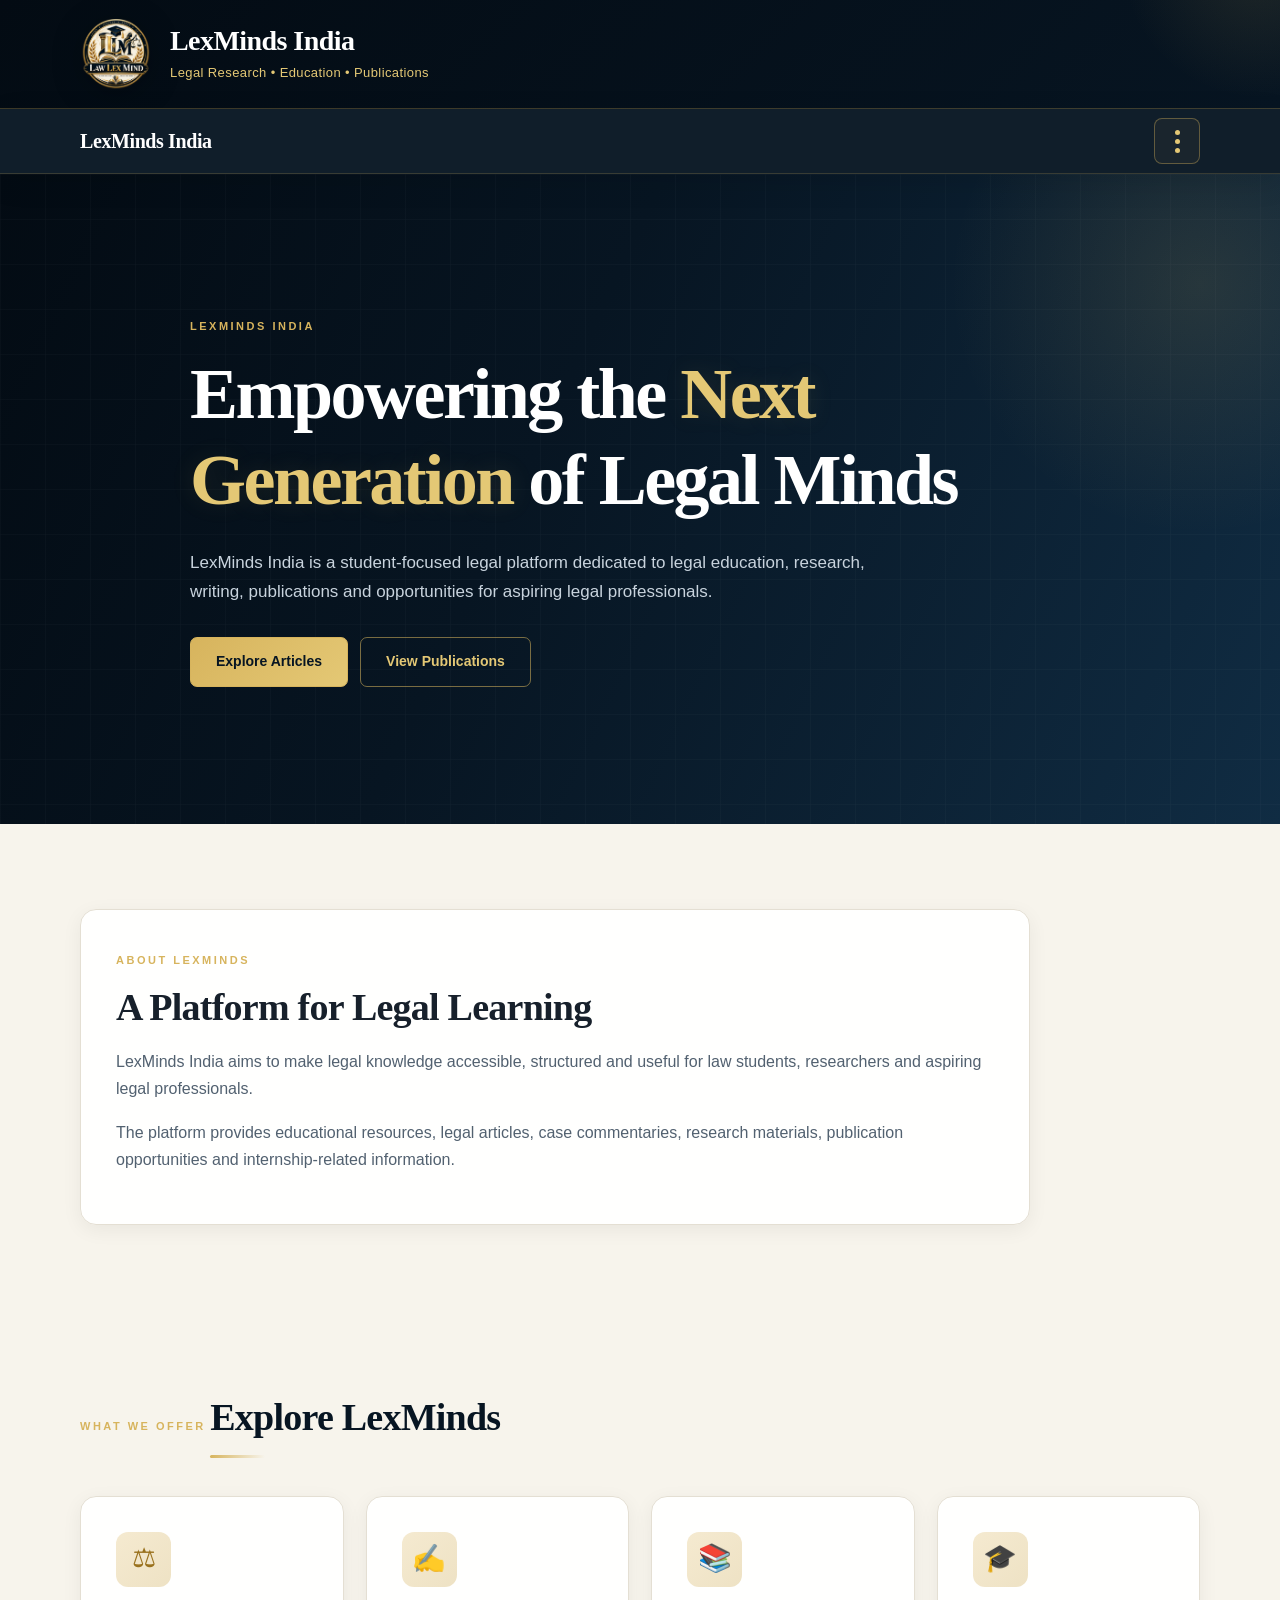
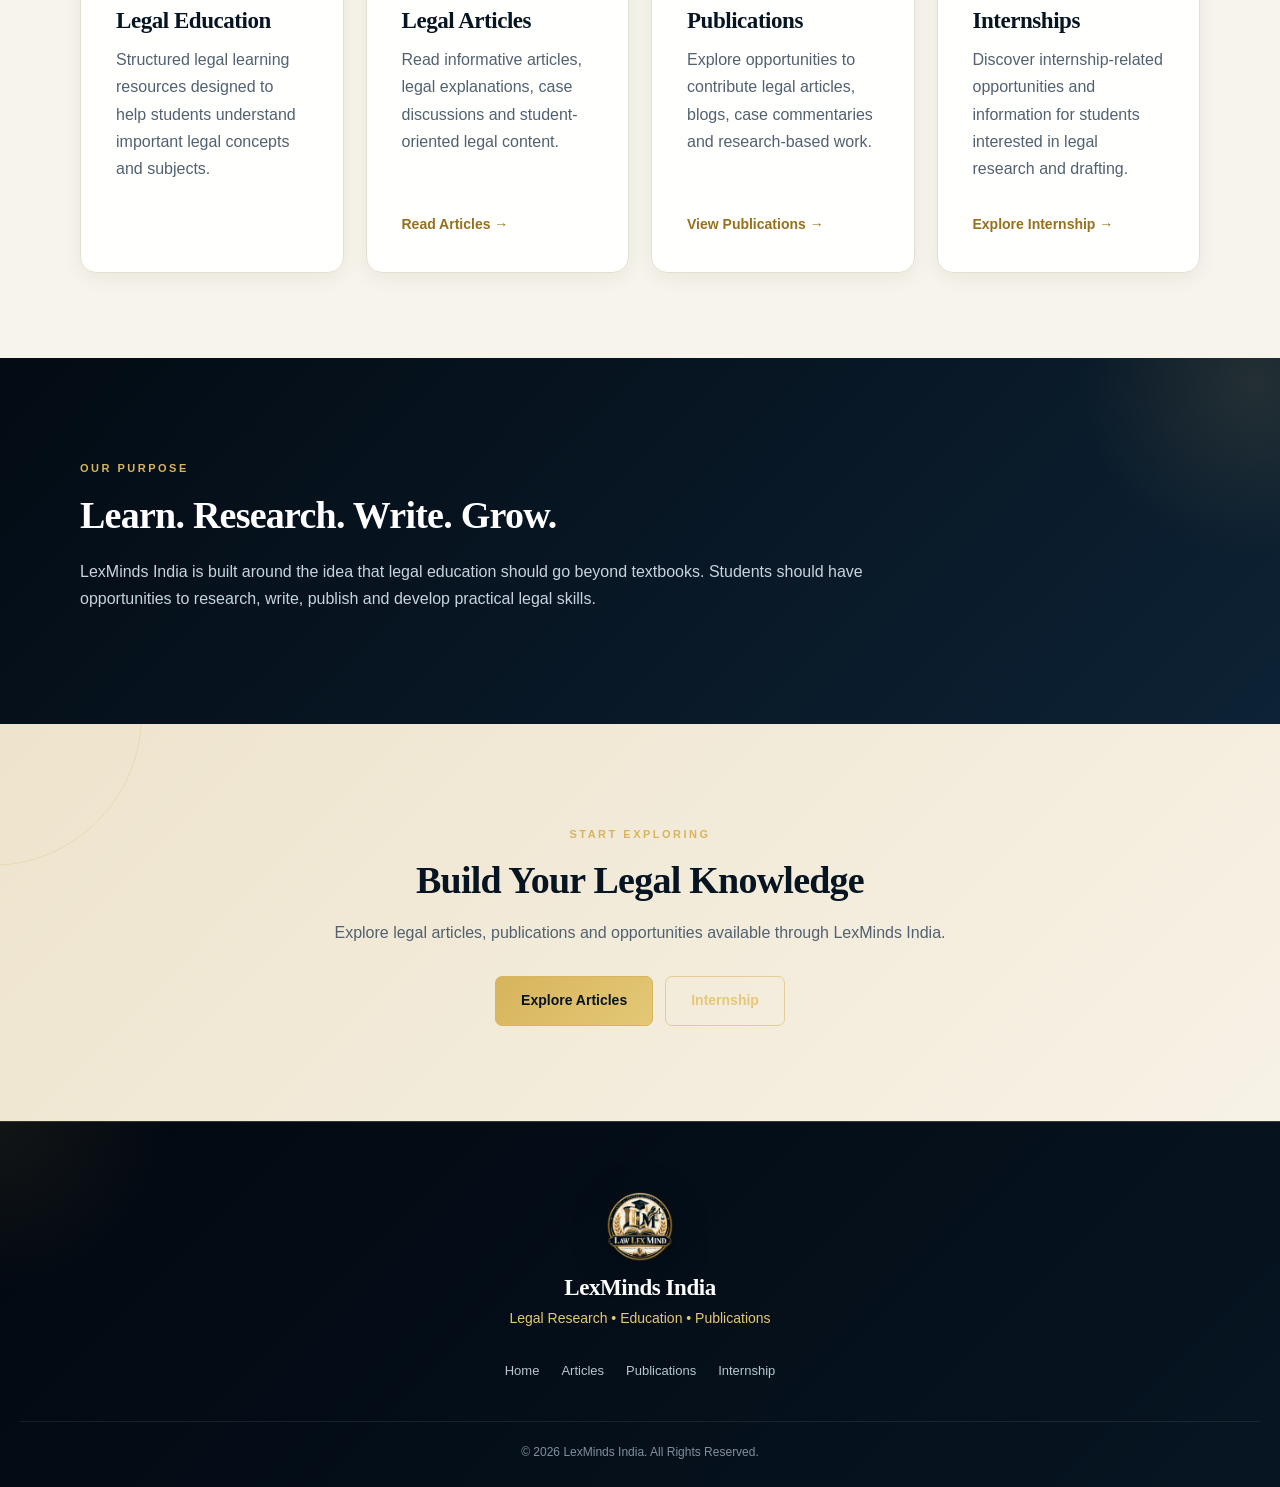
==== commit c28f2007: "Rename branding from Law Lex Mind to LexMinds India Updated the website's branding from 'Law Lex Min" ====
--- a/index.html
+++ b/index.html
@@ -1,94 +1,48 @@
 <!DOCTYPE html>
 <html lang="en">
-
 <head>
-
   <meta charset="UTF-8">
 
   <meta name="viewport"
         content="width=device-width, initial-scale=1.0">
 
-  <title>Law Lex Mind | Legal Research, Publications & Internships</title>
-
   <meta name="description"
-        content="Law Lex Mind is a student-focused platform for legal research, publications, articles and internship opportunities.">
+        content="LexMinds India - Legal education, research, articles, publications and internship opportunities for law students.">
 
   <meta name="keywords"
-        content="Law Lex Mind, legal research, law students, legal articles, legal publications, law internships">
+        content="LexMinds India, legal education, law students, legal research, law articles, internships, legal publications">
 
   <meta name="author"
-        content="Law Lex Mind">
-
-  <link rel="icon"
-        type="image/png"
-        href="./logo.png">
-
-  <link rel="stylesheet"
-        href="./style.css?v=3">
-
+        content="LexMinds India">
+
+  <title>LexMinds India | Legal Education & Research</title>
+
+  <link rel="stylesheet" href="style.css">
 </head>
 
-
 <body>
 
-
-<!-- =========================================================
-     HOME PAGE LOADER
-========================================================= -->
-
-<div class="page-loader" id="pageLoader">
-
-  <div class="page-loader-box">
-
-    <img
-      src="./logo.png"
-      alt="Law Lex Mind"
-      class="page-loader-logo"
-    >
-
-    <div class="page-loader-name">
-      Law Lex Mind
-    </div>
-
-    <div class="page-loader-tagline">
-      Research • Write • Learn • Grow
-    </div>
-
-    <div class="page-loader-bar">
-      <span></span>
-    </div>
-
-    <div class="page-loader-loading">
-      Loading...
-    </div>
-
-  </div>
-
-</div>
-
-
-<!-- =========================================================
+<!-- =====================================================
      HEADER
-========================================================= -->
+===================================================== -->
 
 <header class="site-header">
 
   <div class="logo-area">
 
-    <img
-      src="./logo.png"
-      alt="Law Lex Mind Logo"
-      class="site-logo"
-    >
+    <a href="index.html">
+      <img
+        src="logo.png"
+        alt="LexMinds India Logo"
+        class="site-logo">
+    </a>
 
     <div class="brand-text">
 
-      <h1>
-        Law Lex Mind
-      </h1>
+      <h1>LexMinds India</h1>
 
       <p>
-        Research • Write • Learn • Grow
+        Legal Research • Education • Publications
       </p>
 
     </div>
@@ -98,46 +52,61 @@
 </header>
 
 
-<!-- =========================================================
+<!-- =====================================================
      NAVIGATION
-========================================================= -->
+===================================================== -->
 
 <nav class="main-navigation">
 
   <div class="nav-inner">
 
     <div class="nav-brand">
-      <a href="/">
-        Law Lex Mind
-      </a>
-    </div>
-
-    <!-- Three Dot Button -->
-    <button class="dots-menu-btn"
-            type="button"
-            aria-label="Open navigation menu"
-            onclick="toggleDotsMenu()">
+
+      <a href="index.html">
+        LexMinds India
+      </a>
+
+    </div>
+
+
+    <!-- THREE DOT BUTTON -->
+
+    <button
+      class="dots-menu-btn"
+      id="dotsMenuBtn"
+      type="button"
+      aria-label="Open navigation menu"
+      aria-expanded="false">
+
       <span></span>
       <span></span>
       <span></span>
+
     </button>
 
-    <!-- Dropdown Navigation -->
-    <div class="dots-menu" id="dotsMenu">
-
-      <a href="/">Home</a>
-
-      <a href="/about">About</a>
-
-      <a href="/publications">Publications</a>
-
-      <a href="/articles">Articles</a>
-
-      <a href="/internship">Internship</a>
-
-      <a href="/contact">Contact</a>
-
-      <a href="/privacy-policy">Privacy Policy</a>
+
+    <!-- DROPDOWN -->
+
+    <div
+      class="dots-menu"
+      id="dotsMenu">
+
+      <a href="index.html"
+         class="active">
+        Home
+      </a>
+
+      <a href="articles.html">
+        Articles
+      </a>
+
+      <a href="publications.html">
+        Publications
+      </a>
+
+      <a href="internship.html">
+        Internship
+      </a>
 
     </div>
 
@@ -146,62 +115,46 @@
 </nav>
 
 
-<!-- =========================================================
+<!-- =====================================================
      HERO
-========================================================= -->
+===================================================== -->
+
+<main>
 
 <section class="hero">
 
   <div class="hero-content">
 
-    <p class="hero-tag">
-      LEGAL RESEARCH • PUBLICATION • OPPORTUNITIES
+    <span class="hero-tag">
+      LEXMINDS INDIA
+    </span>
+
+    <h2>
+      Empowering the
+      <span>Next Generation</span>
+      of Legal Minds
+    </h2>
+
+    <p class="hero-text">
+      LexMinds India is a student-focused legal platform
+      dedicated to legal education, research, writing,
+      publications and opportunities for aspiring legal
+      professionals.
     </p>
 
-    <h2>
-
-      Research.
-      <span>Write.</span>
-      Learn.<br>
-      Grow.
-
-    </h2>
-
-    <p class="hero-text">
-
-      Law Lex Mind is a student-focused platform created
-      to support aspiring legal professionals through
-      research, academic writing, publication opportunities
-      and internships.
-
-    </p>
-
-    <p class="hero-text">
-
-      Explore opportunities, publish your legal research
-      and develop the skills that help you grow beyond
-      the classroom.
-
-    </p>
-
 
     <div class="hero-buttons">
 
       <a
-        href="internship.html"
+        href="articles.html"
         class="btn">
-
-        Apply for Internship
-
-      </a>
-
+        Explore Articles
+      </a>
 
       <a
         href="publications.html"
         class="btn secondary-btn">
-
-        Submit Your Research
-
+        View Publications
       </a>
 
     </div>
@@ -211,79 +164,130 @@
 </section>
 
 
-<!-- =========================================================
+<!-- =====================================================
      INTRODUCTION
-========================================================= -->
+===================================================== -->
 
 <section class="container">
 
   <div class="card intro-card">
 
-    <p class="small-heading">
-
-      WELCOME TO LAW LEX MIND
-
+    <span class="small-heading">
+      ABOUT LEXMINDS
+    </span>
+
+    <h2>
+      A Platform for Legal Learning
+    </h2>
+
+    <p>
+      LexMinds India aims to make legal knowledge
+      accessible, structured and useful for law students,
+      researchers and aspiring legal professionals.
     </p>
 
+    <p>
+      The platform provides educational resources,
+      legal articles, case commentaries, research
+      materials, publication opportunities and
+      internship-related information.
+    </p>
+
+  </div>
+
+</section>
+
+
+<!-- =====================================================
+     FEATURES
+===================================================== -->
+
+<section class="container">
+
+  <div class="section-heading">
+
+    <span class="small-heading">
+      WHAT WE OFFER
+    </span>
 
     <h2>
-
-      A Platform for Legal Research & Opportunities
-
+      Explore LexMinds
     </h2>
 
-
-    <p>
-
-      Law Lex Mind is dedicated to creating a useful
-      digital space for law students and aspiring legal
-      professionals.
-
-    </p>
-
-
-    <p>
-
-      The platform provides opportunities for students
-      to develop their legal research, writing and
-      analytical skills while exploring internships
-      and publication opportunities.
-
-    </p>
-
-  </div>
-
-</section>
-
-
-<!-- =========================================================
-     WHAT WE OFFER
-========================================================= -->
-
-<section class="container">
-
-  <div class="section-heading">
-
-    <p class="small-heading">
-
-      EXPLORE LAW LEX MIND
-
-    </p>
-
-
-    <h2>
-
-      What We Offer
-
-    </h2>
-
   </div>
 
 
   <div class="feature-grid">
 
 
-    <!-- INTERNSHIP -->
+    <div class="card feature-card">
+
+      <div class="feature-icon">
+        ⚖
+      </div>
+
+      <h3>
+        Legal Education
+      </h3>
+
+      <p>
+        Structured legal learning resources designed
+        to help students understand important legal
+        concepts and subjects.
+      </p>
+
+    </div>
+
+
+    <div class="card feature-card">
+
+      <div class="feature-icon">
+        ✍
+      </div>
+
+      <h3>
+        Legal Articles
+      </h3>
+
+      <p>
+        Read informative articles, legal explanations,
+        case discussions and student-oriented legal
+        content.
+      </p>
+
+      <a
+        href="articles.html"
+        class="article-link">
+        Read Articles →
+      </a>
+
+    </div>
+
+
+    <div class="card feature-card">
+
+      <div class="feature-icon">
+        📚
+      </div>
+
+      <h3>
+        Publications
+      </h3>
+
+      <p>
+        Explore opportunities to contribute legal
+        articles, blogs, case commentaries and
+        research-based work.
+      </p>
+
+      <a
+        href="publications.html"
+        class="article-link">
+        View Publications →
+      </a>
+
+    </div>
+
 
     <div class="card feature-card">
 
@@ -291,126 +295,95 @@
         🎓
       </div>
 
-
       <h3>
-        Internship Opportunities
+        Internships
       </h3>
 
-
       <p>
-
-        Discover internship opportunities designed
-        to help students gain practical exposure,
-        research experience and professional skills.
-
+        Discover internship-related opportunities
+        and information for students interested in
+        legal research and drafting.
       </p>
 
-
       <a
         href="internship.html"
-        class="card-button">
-
-        Explore Internships →
-
-      </a>
-
-    </div>
-
-
-    <!-- PUBLICATIONS -->
-
-    <div class="card feature-card">
-
-      <div class="feature-icon">
-        📝
-      </div>
-
-
-      <h3>
-        Research Publications
-      </h3>
-
+        class="article-link">
+        Explore Internship →
+      </a>
+
+    </div>
+
+  </div>
+
+</section>
+
+
+<!-- =====================================================
+     PURPOSE
+===================================================== -->
+
+<section class="dark-section">
+
+  <div class="container">
+
+    <div class="purpose-content">
+
+      <span class="small-heading">
+        OUR PURPOSE
+      </span>
+
+      <h2>
+        Learn. Research. Write. Grow.
+      </h2>
 
       <p>
-
-        Submit your legal research, articles and
-        academic work for publication opportunities.
-
+        LexMinds India is built around the idea that
+        legal education should go beyond textbooks.
+        Students should have opportunities to research,
+        write, publish and develop practical legal skills.
       </p>
 
-
-      <a
-        href="publications.html"
-        class="card-button">
-
-        Submit Research →
-
-      </a>
-
-    </div>
-
-
-    <!-- ARTICLES -->
-
-    <div class="card feature-card">
-
-      <div class="feature-icon">
-        ⚖️
-      </div>
-
-
-      <h3>
-        Legal Articles
-      </h3>
-
-
-      <p>
-
-        Explore legal articles covering important
-        concepts, principles and areas of law.
-
-      </p>
-
+    </div>
+
+  </div>
+
+</section>
+
+
+<!-- =====================================================
+     CTA
+===================================================== -->
+
+<section class="cta-section">
+
+  <div class="container">
+
+    <span class="small-heading">
+      START EXPLORING
+    </span>
+
+    <h2>
+      Build Your Legal Knowledge
+    </h2>
+
+    <p>
+      Explore legal articles, publications and
+      opportunities available through LexMinds India.
+    </p>
+
+    <div class="hero-buttons"
+         style="justify-content:center;">
 
       <a
         href="articles.html"
-        class="card-button">
-
-        Explore Articles →
-
-      </a>
-
-    </div>
-
-
-    <!-- RESEARCH -->
-
-    <div class="card feature-card">
-
-      <div class="feature-icon">
-        🔎
-      </div>
-
-
-      <h3>
-        Legal Research
-      </h3>
-
-
-      <p>
-
-        Develop your ability to research, analyse
-        and understand legal issues through
-        structured resources.
-
-      </p>
-
-
-      <a
-        href="articles.html"
-        class="card-button">
-
-        Start Exploring →
+        class="btn">
+        Explore Articles
+      </a>
+
+      <a
+        href="internship.html"
+        class="btn secondary-btn">
+        Internship
 
       </a>
 
@@ -420,134 +393,28 @@
 
 </section>
 
-
-<!-- =========================================================
-     PURPOSE
-========================================================= -->
-
-<section class="dark-section">
-
-  <div class="container">
-
-    <div class="purpose-content">
-
-      <p class="small-heading">
-
-        OUR PURPOSE
-
-      </p>
-
-
-      <h2>
-
-        Research. Write. Learn. Grow.
-
-      </h2>
-
-
-      <p>
-
-        Law Lex Mind aims to encourage students to
-        move beyond classroom learning by engaging
-        with legal research, academic writing,
-        publication and professional opportunities.
-
-      </p>
-
-
-      <p>
-
-        We believe that research and writing can
-        help students develop stronger analytical
-        and communication skills.
-
-      </p>
-
-    </div>
-
-  </div>
-
-</section>
-
-
-<!-- =========================================================
-     CTA
-========================================================= -->
-
-<section class="cta-section">
-
-  <div class="container">
-
-    <h2>
-
-      Ready to Begin?
-
-    </h2>
-
+</main>
+
+
+<!-- =====================================================
+     FOOTER
+===================================================== -->
+
+<footer class="site-footer">
+
+  <div class="footer-logo">
+
+    <img
+      src="logo.png"
+      alt="LexMinds India"
+      class="footer-logo-img">
+
+    <h3>
+      LexMinds India
+    </h3>
 
     <p>
-
-      Explore internship opportunities or submit
-      your legal research for publication.
-
-    </p>
-
-
-    <div class="hero-buttons">
-
-
-      <a
-        href="internship.html"
-        class="btn">
-
-        Internship Opportunities
-
-      </a>
-
-
-      <a
-        href="publications.html"
-        class="btn secondary-btn">
-
-        Submit Your Research
-
-      </a>
-
-
-    </div>
-
-  </div>
-
-</section>
-
-
-<!-- =========================================================
-     FOOTER
-========================================================= -->
-
-<footer class="site-footer">
-
-
-  <div class="footer-logo">
-
-    <img
-      src="./logo.png"
-      alt="Law Lex Mind Logo"
-      class="footer-logo-img"
-    >
-
-
-    <h3>
-
-      Law Lex Mind
-
-    </h3>
-
-
-    <p>
-
-      Research • Write • Learn • Grow
-
+      Legal Research • Education • Publications
     </p>
 
   </div>
@@ -559,125 +426,119 @@
       Home
     </a>
 
-    <a href="about.html">
-      About
+    <a href="articles.html">
+      Articles
+    </a>
+
+    <a href="publications.html">
+      Publications
     </a>
 
     <a href="internship.html">
       Internship
     </a>
 
-    <a href="publications.html">
-      Publications
-    </a>
-
-    <a href="articles.html">
-      Articles
-    </a>
-
-    <a href="contact.html">
-      Contact
-    </a>
-
-    <a href="policy.html">
-      Policy
-    </a>
-
-  </div>
-
-
-  <div class="footer-contact">
-
-
-    <p>
-
-      📧 Email:
-
-      <a
-        href="mailto:lexmindsindia@gmail.com">
-
-        lexmindsindia@gmail.com
-
-      </a>
-
-    </p>
-
-
-    <p>
-
-      🔗 LinkedIn:
-
-      <a
-        href="https://www.linkedin.com/company/legal-school-notes/"
-        target="_blank"
-        rel="noopener noreferrer">
-
-        Law Lex Mind
-
-      </a>
-
-    </p>
-
-
-  </div>
-
-
-  <p class="copyright">
-
-    © 2026 Law Lex Mind. All Rights Reserved.
-
-  </p>
-
+  </div>
+
+
+  <div class="copyright">
+
+    © 2026 LexMinds India.
+    All Rights Reserved.
+
+  </div>
 
 </footer>
 
 
-
-<!-- =========================================================
-     PAGE LOADER JAVASCRIPT
-========================================================= -->
+<!-- =====================================================
+     NAVIGATION SCRIPT
+===================================================== -->
 
 <script>
 
-document.addEventListener(
-  "DOMContentLoaded",
-  function () {
-
-    const loader =
-      document.getElementById("pageLoader");
-
-    if (!loader) {
-      return;
+document.addEventListener("DOMContentLoaded", function () {
+
+  const button =
+    document.getElementById("dotsMenuBtn");
+
+  const menu =
+    document.getElementById("dotsMenu");
+
+
+  if (!button || !menu) {
+    return;
+  }
+
+
+  button.addEventListener("click", function (event) {
+
+    event.stopPropagation();
+
+    const isOpen =
+      menu.classList.toggle("active");
+
+    button.classList.toggle(
+      "active",
+      isOpen
+    );
+
+    button.setAttribute(
+      "aria-expanded",
+      isOpen ? "true" : "false"
+    );
+
+  });
+
+
+  document.addEventListener(
+    "click",
+    function (event) {
+
+      if (
+        !menu.contains(event.target) &&
+        !button.contains(event.target)
+      ) {
+
+        menu.classList.remove("active");
+
+        button.classList.remove("active");
+
+        button.setAttribute(
+          "aria-expanded",
+          "false"
+        );
+
+      }
+
     }
-
-
-    window.addEventListener(
-      "load",
-      function () {
-
-        /*
-         * Wait for the animation to finish,
-         * then smoothly hide the loader.
-         */
-
-        setTimeout(
-          function () {
-
-            loader.classList.add("hide");
-
-          },
-          1800
-        );
-
-      }
-    );
-
-  }
-);
+  );
+
+
+  menu.querySelectorAll("a")
+    .forEach(function (link) {
+
+      link.addEventListener(
+        "click",
+        function () {
+
+          menu.classList.remove("active");
+
+          button.classList.remove("active");
+
+          button.setAttribute(
+            "aria-expanded",
+            "false"
+          );
+
+        }
+      );
+
+    });
+
+});
 
 </script>
 
-
 </body>
-
 </html>
--- a/style.css
+++ b/style.css
@@ -1,14 +1,23 @@
 /* =========================================================
    LEXMINDS INDIA
    PREMIUM MASTER STYLE.CSS
-   VERSION 5.0
-   ========================================================= */
+   REFACTORED VERSION 6.0
+
+   IMPORTANT:
+   - Single navigation system
+   - Mobile three-dot navigation
+   - No conflicting old mobile navigation
+   - Responsive
+   - Premium navy + gold theme
+========================================================= */
+
 
 /* =========================================================
    1. DESIGN SYSTEM
 ========================================================= */
 
 :root {
+
   --navy-950: #030b13;
   --navy-900: #071522;
   --navy-850: #0a1b2b;
@@ -23,8 +32,10 @@
   --cream-dark: #eee9dc;
 
   --white: #ffffff;
+
   --text: #17202b;
   --text-soft: #64748b;
+
   --border: #e4dfd3;
 
   --shadow-sm:
@@ -41,7 +52,7 @@
   --radius-lg: 16px;
 
   --transition:
-    0.3s cubic-bezier(.2,.65,.3,1);
+    0.3s cubic-bezier(.2, .65, .3, 1);
 }
 
 
@@ -61,6 +72,8 @@
 }
 
 body {
+  margin: 0;
+
   font-family:
     Arial,
     Helvetica,
@@ -75,6 +88,7 @@
   overflow-x: hidden;
 
   -webkit-font-smoothing: antialiased;
+  text-rendering: optimizeLegibility;
 }
 
 img {
@@ -107,7 +121,9 @@
 .container,
 .policy-container {
   width: min(1120px, calc(100% - 40px));
-  margin: 0 auto;
+
+  margin-left: auto;
+  margin-right: auto;
 }
 
 
@@ -121,6 +137,8 @@
 h4,
 h5,
 h6 {
+  margin-top: 0;
+
   font-family:
     Georgia,
     "Times New Roman",
@@ -140,6 +158,7 @@
 }
 
 p {
+  margin-top: 0;
   margin-bottom: 16px;
 }
 
@@ -162,7 +181,7 @@
 
 
 /* =========================================================
-   5. GLOBAL SELECTION
+   5. SELECTION
 ========================================================= */
 
 ::selection {
@@ -251,7 +270,6 @@
   height: 72px;
 
   object-fit: contain;
-
   object-position: center;
 
   flex-shrink: 0;
@@ -301,7 +319,6 @@
 
 .brand-text p {
   margin-top: 5px;
-
   margin-bottom: 0;
 
   font-size: 13px;
@@ -313,11 +330,10 @@
 
 
 /* =========================================================
-   9. PREMIUM NAVIGATION
-========================================================= */
-
-.main-navigation,
-.navbar {
+   9. MAIN NAVIGATION
+========================================================= */
+
+.main-navigation {
   width: 100%;
 
   position: sticky;
@@ -327,7 +343,9 @@
   z-index: 5000;
 
   background:
-    rgba(7, 21, 34, 0.90);
+    rgba(7, 21, 34, 0.96);
+
+  color: var(--white);
 
   border-bottom:
     1px solid
@@ -335,156 +353,49 @@
 
   box-shadow:
     0 8px 30px
-    rgba(0, 0, 0, 0.08);
+    rgba(0, 0, 0, 0.10);
 
   backdrop-filter: blur(16px);
-
   -webkit-backdrop-filter: blur(16px);
 }
 
-.main-navigation {
+
+/* =========================================================
+   10. NAV INNER
+========================================================= */
+
+.nav-inner {
+  width: min(1120px, calc(100% - 40px));
+
   min-height: 64px;
 
+  margin: 0 auto;
+
   display: flex;
 
   align-items: center;
 
-  justify-content: center;
-
-  gap: 3px;
-
-  padding: 0 20px;
-}
-
-.main-navigation a {
+  justify-content: space-between;
+
   position: relative;
-
+}
+
+
+/* =========================================================
+   11. NAV BRAND
+========================================================= */
+
+.nav-brand {
+  position: relative;
+
+  z-index: 5002;
+}
+
+.nav-brand a {
   display: inline-flex;
 
   align-items: center;
 
-  justify-content: center;
-
-  min-height: 64px;
-
-  padding: 0 18px;
-
-  color: #dce4eb;
-
-  font-size: 13.5px;
-
-  font-weight: 700;
-
-  letter-spacing: 0.2px;
-
-  border-radius: 6px;
-
-  transition:
-    color var(--transition),
-    background var(--transition),
-    transform var(--transition);
-}
-
-.main-navigation a:hover {
-  color: var(--gold-400);
-
-  background:
-    rgba(215, 180, 93, 0.07);
-
-  transform: translateY(-1px);
-}
-
-.main-navigation a.active {
-  color: var(--gold-400);
-
-  background:
-    rgba(215, 180, 93, 0.065);
-}
-
-
-/* Animated underline */
-
-.main-navigation a::after {
-  content: "";
-
-  position: absolute;
-
-  left: 50%;
-
-  bottom: 8px;
-
-  width: 0;
-
-  height: 2px;
-
-  border-radius: 10px;
-
-  background:
-    linear-gradient(
-      90deg,
-      var(--gold-500),
-      var(--gold-300)
-    );
-
-  transform:
-    translateX(-50%);
-
-  transition:
-    width 0.35s cubic-bezier(.2,.8,.2,1);
-}
-
-.main-navigation a:hover::after,
-.main-navigation a.active::after {
-  width: calc(100% - 36px);
-}
-
-
-/* Active top indicator */
-
-.main-navigation a.active::before {
-  content: "";
-
-  position: absolute;
-
-  top: 0;
-
-  left: 50%;
-
-  width: 5px;
-  height: 5px;
-
-  border-radius: 50%;
-
-  background: var(--gold-400);
-
-  transform:
-    translateX(-50%);
-
-  box-shadow:
-    0 0 12px
-    rgba(215, 180, 93, 0.65);
-}
-
-
-/* =========================================================
-   10. OLD NAVIGATION SUPPORT
-========================================================= */
-
-.nav-container {
-  width: min(1120px, calc(100% - 40px));
-
-  min-height: 64px;
-
-  margin: 0 auto;
-
-  display: flex;
-
-  align-items: center;
-
-  justify-content: space-between;
-}
-
-.nav-brand {
   color: var(--white);
 
   font-family:
@@ -492,95 +403,292 @@
     "Times New Roman",
     serif;
 
+  font-size: 20px;
+
   font-weight: 700;
 
-  font-size: 18px;
-}
-
-.nav-links {
-  display: flex;
-
-  align-items: center;
-
-  gap: 4px;
-}
-
-.nav-links a {
-  position: relative;
-
-  padding: 17px 15px;
-
-  color: #dce4eb;
-
-  font-size: 14px;
-
-  font-weight: 700;
+  letter-spacing: -0.02em;
 
   transition:
     color var(--transition),
-    background var(--transition);
-}
-
-.nav-links a:hover,
-.nav-links a.active {
+    transform var(--transition);
+}
+
+.nav-brand a:hover {
   color: var(--gold-400);
-}
-
-.nav-links a.active::after {
-  content: "";
-
-  position: absolute;
-
-  left: 15px;
-  right: 15px;
-
-  bottom: 8px;
-
-  height: 2px;
-
-  background: var(--gold-500);
-}
-
-
-/* =========================================================
-   11. MOBILE MENU BUTTON
-========================================================= */
-
-.menu-toggle {
-  display: none;
-
-  width: 44px;
-  height: 40px;
+
+  transform:
+    translateY(-1px);
+}
+
+
+/* =========================================================
+   12. THREE DOT BUTTON
+========================================================= */
+
+.dots-menu-btn {
+  width: 46px;
+  height: 46px;
+
+  display: flex;
+
+  flex-direction: column;
+
+  align-items: center;
+
+  justify-content: center;
+
+  gap: 4px;
+
+  padding: 0;
 
   border:
     1px solid
-    rgba(215, 180, 93, 0.45);
-
-  border-radius: 7px;
+    rgba(215, 180, 93, 0.38);
+
+  border-radius: 8px;
 
   background:
     rgba(215, 180, 93, 0.05);
 
+  color: var(--gold-400);
+
+  cursor: pointer;
+
+  position: relative;
+
+  z-index: 6000;
+
+  -webkit-tap-highlight-color: transparent;
+
+  transition:
+    background var(--transition),
+    border-color var(--transition),
+    transform var(--transition),
+    box-shadow var(--transition);
+}
+
+.dots-menu-btn span {
+  display: block;
+
+  width: 5px;
+  height: 5px;
+
+  border-radius: 50%;
+
+  background:
+    var(--gold-400);
+
+  transition:
+    transform 0.25s ease,
+    background 0.25s ease;
+}
+
+.dots-menu-btn:hover {
+  background:
+    rgba(215, 180, 93, 0.12);
+
+  border-color:
+    rgba(215, 180, 93, 0.75);
+
+  transform:
+    translateY(-2px);
+
+  box-shadow:
+    0 8px 20px
+    rgba(215, 180, 93, 0.12);
+}
+
+.dots-menu-btn.active {
+  background:
+    var(--gold-500);
+
+  border-color:
+    var(--gold-500);
+
+  box-shadow:
+    0 8px 25px
+    rgba(215, 180, 93, 0.20);
+}
+
+.dots-menu-btn.active span {
+  background:
+    var(--navy-900);
+}
+
+
+/* =========================================================
+   13. DROPDOWN MENU
+========================================================= */
+
+.dots-menu {
+  position: absolute;
+
+  top: calc(100% + 10px);
+
+  right: 0;
+
+  width: 250px;
+
   padding: 8px;
-}
-
-.menu-toggle span {
-  display: block;
+
+  background:
+    rgba(7, 21, 34, 0.99);
+
+  border:
+    1px solid
+    rgba(215, 180, 93, 0.28);
+
+  border-radius:
+    var(--radius-md);
+
+  box-shadow:
+    0 20px 45px
+    rgba(0, 0, 0, 0.28);
+
+  backdrop-filter:
+    blur(18px);
+
+  -webkit-backdrop-filter:
+    blur(18px);
+
+  opacity: 0;
+
+  visibility: hidden;
+
+  transform:
+    translateY(-10px)
+    scale(0.97);
+
+  transform-origin:
+    top right;
+
+  transition:
+    opacity 0.25s ease,
+    visibility 0.25s ease,
+    transform 0.25s ease;
+
+  pointer-events: none;
+
+  z-index: 7000;
+}
+
+
+/* OPEN MENU */
+
+.dots-menu.active {
+  opacity: 1;
+
+  visibility: visible;
+
+  transform:
+    translateY(0)
+    scale(1);
+
+  pointer-events: auto;
+}
+
+
+/* =========================================================
+   14. DROPDOWN LINKS
+========================================================= */
+
+.dots-menu a {
+  position: relative;
+
+  display: flex;
+
+  align-items: center;
 
   width: 100%;
-  height: 2px;
-
-  margin: 5px 0;
-
-  background: var(--gold-500);
+
+  min-height: 45px;
+
+  padding:
+    11px 15px;
+
+  color:
+    #dce4eb;
+
+  font-size: 13.5px;
+
+  font-weight: 700;
+
+  letter-spacing: 0.15px;
+
+  border-radius: 6px;
 
   transition:
-    transform 0.25s ease;
-}
-
-
-/* =========================================================
-   12. LOADER
+    color var(--transition),
+    background var(--transition),
+    padding-left var(--transition);
+}
+
+.dots-menu a::before {
+  content: "";
+
+  width: 0;
+
+  height: 5px;
+
+  margin-right: 0;
+
+  border-radius: 20px;
+
+  background:
+    var(--gold-400);
+
+  opacity: 0;
+
+  transition:
+    width 0.25s ease,
+    margin-right 0.25s ease,
+    opacity 0.25s ease;
+}
+
+.dots-menu a:hover {
+  color:
+    var(--gold-400);
+
+  background:
+    rgba(215, 180, 93, 0.08);
+
+  padding-left: 18px;
+}
+
+.dots-menu a:hover::before {
+  width: 5px;
+
+  margin-right: 9px;
+
+  opacity: 1;
+}
+
+.dots-menu a.active {
+  color:
+    var(--gold-400);
+
+  background:
+    rgba(215, 180, 93, 0.08);
+}
+
+
+/* =========================================================
+   15. REMOVE OLD NAVIGATION SYSTEM
+========================================================= */
+
+.nav-links,
+.menu-toggle {
+  display: none !important;
+}
+
+.main-navigation > a {
+  display: none !important;
+}
+
+
+/* =========================================================
+   16. LOADER
 ========================================================= */
 
 #website-loader,
@@ -730,10 +838,11 @@
 
 
 /* =========================================================
-   13. LOADER ANIMATIONS
+   17. LOADER ANIMATIONS
 ========================================================= */
 
 @keyframes loading {
+
   from {
     width: 0;
   }
@@ -741,9 +850,11 @@
   to {
     width: 100%;
   }
+
 }
 
 @keyframes loaderAppear {
+
   from {
     opacity: 0;
 
@@ -757,9 +868,11 @@
     transform:
       translateY(0);
   }
+
 }
 
 @keyframes loaderLogo {
+
   from {
     transform:
       scale(0.96)
@@ -771,9 +884,11 @@
       scale(1.04)
       rotate(1deg);
   }
+
 }
 
 @keyframes loadingText {
+
   from {
     opacity: 0.45;
   }
@@ -781,39 +896,37 @@
   to {
     opacity: 1;
   }
+
 }
 
 @keyframes automaticLoaderHide {
+
   0% {
     opacity: 1;
-
     visibility: visible;
   }
 
   70% {
     opacity: 1;
-
     visibility: visible;
   }
 
   90% {
     opacity: 0;
-
     visibility: hidden;
   }
 
   100% {
     opacity: 0;
-
     visibility: hidden;
-
     pointer-events: none;
   }
-}
-
-
-/* =========================================================
-   14. HERO
+
+}
+
+
+/* =========================================================
+   18. HERO
 ========================================================= */
 
 .hero {
@@ -838,9 +951,6 @@
   color: var(--white);
 }
 
-
-/* Decorative light */
-
 .hero::before {
   content: "";
 
@@ -869,9 +979,6 @@
 
   pointer-events: none;
 }
-
-
-/* Decorative grid */
 
 .hero::after {
   content: "";
@@ -899,6 +1006,7 @@
 }
 
 @keyframes heroGlow {
+
   from {
     transform: scale(0.95);
   }
@@ -906,6 +1014,7 @@
   to {
     transform: scale(1.08);
   }
+
 }
 
 .hero-content {
@@ -927,6 +1036,7 @@
 }
 
 @keyframes heroContentIn {
+
   from {
     opacity: 0;
 
@@ -940,6 +1050,7 @@
     transform:
       translateY(0);
   }
+
 }
 
 .hero h2 {
@@ -970,7 +1081,7 @@
 
 
 /* =========================================================
-   15. INNER PAGE HERO
+   19. INNER PAGE HERO
 ========================================================= */
 
 .policy-hero {
@@ -1045,7 +1156,7 @@
 
 
 /* =========================================================
-   16. BUTTONS
+   20. BUTTONS
 ========================================================= */
 
 .hero-buttons {
@@ -1153,7 +1264,7 @@
 
 
 /* =========================================================
-   17. LINKEDIN BUTTON
+   21. LINKEDIN BUTTON
 ========================================================= */
 
 .linkedin-btn {
@@ -1176,7 +1287,7 @@
 
 
 /* =========================================================
-   18. MAIN SECTIONS
+   22. MAIN SECTIONS
 ========================================================= */
 
 main {
@@ -1208,7 +1319,7 @@
 
 
 /* =========================================================
-   19. GENERAL CARDS
+   23. GENERAL CARDS
 ========================================================= */
 
 .card {
@@ -1293,7 +1404,7 @@
 
 
 /* =========================================================
-   20. POLICY CARD
+   24. POLICY CARD
 ========================================================= */
 
 .policy-card {
@@ -1349,7 +1460,7 @@
 
 
 /* =========================================================
-   21. SECTION HEADINGS
+   25. SECTION HEADINGS
 ========================================================= */
 
 .section-heading {
@@ -1386,7 +1497,7 @@
 
 
 /* =========================================================
-   22. FEATURE GRID
+   26. FEATURE GRID
 ========================================================= */
 
 .feature-grid {
@@ -1452,7 +1563,7 @@
 
 
 /* =========================================================
-   23. ARTICLE CARDS
+   27. ARTICLE CARDS
 ========================================================= */
 
 .article-grid {
@@ -1581,7 +1692,7 @@
 
 
 /* =========================================================
-   24. ARTICLE CATEGORY
+   28. ARTICLE CATEGORY
 ========================================================= */
 
 .article-category {
@@ -1611,7 +1722,7 @@
 
 
 /* =========================================================
-   25. ARTICLE LIST
+   29. ARTICLE LIST
 ========================================================= */
 
 .article-list {
@@ -1681,7 +1792,7 @@
 
 
 /* =========================================================
-   26. DARK SECTION
+   30. DARK SECTION
 ========================================================= */
 
 .dark-section {
@@ -1740,7 +1851,7 @@
 
 
 /* =========================================================
-   27. CTA
+   31. CTA
 ========================================================= */
 
 .cta-section {
@@ -1798,7 +1909,7 @@
 
 
 /* =========================================================
-   28. CONTACT
+   32. CONTACT
 ========================================================= */
 
 .contact-content {
@@ -1821,7 +1932,7 @@
 
 
 /* =========================================================
-   29. CONTACT FORM
+   33. CONTACT FORM
 ========================================================= */
 
 .contact-form {
@@ -1915,7 +2026,7 @@
 
 
 /* =========================================================
-   30. SUBMISSION BOX
+   34. SUBMISSION BOX
 ========================================================= */
 
 .submission-box {
@@ -1965,7 +2076,7 @@
 
 
 /* =========================================================
-   31. POLICY CONTACT
+   35. POLICY CONTACT
 ========================================================= */
 
 .policy-contact {
@@ -1997,7 +2108,7 @@
 
 
 /* =========================================================
-   32. PUBLICATION INFORMATION
+   36. PUBLICATION INFORMATION
 ========================================================= */
 
 .publication-info {
@@ -2060,7 +2171,7 @@
 
 
 /* =========================================================
-   33. FOOTER
+   37. FOOTER
 ========================================================= */
 
 .site-footer,
@@ -2119,7 +2230,6 @@
 
 .footer-logo-img {
   width: 70px;
-
   height: 70px;
 
   object-fit: contain;
@@ -2219,7 +2329,7 @@
 
 
 /* =========================================================
-   34. CONTENT LINKS
+   38. CONTENT LINKS
 ========================================================= */
 
 .policy-card a:not(.btn),
@@ -2243,7 +2353,7 @@
 
 
 /* =========================================================
-   35. DIVIDER
+   39. DIVIDER
 ========================================================= */
 
 .section-divider {
@@ -2265,7 +2375,7 @@
 
 
 /* =========================================================
-   36. BACK TO TOP
+   40. BACK TO TOP
 ========================================================= */
 
 .back-to-top {
@@ -2276,7 +2386,6 @@
   bottom: 20px;
 
   width: 46px;
-
   height: 46px;
 
   display: flex;
@@ -2320,7 +2429,7 @@
 
 
 /* =========================================================
-   37. ACCESSIBILITY
+   41. ACCESSIBILITY
 ========================================================= */
 
 a:focus-visible,
@@ -2335,9 +2444,17 @@
   outline-offset: 3px;
 }
 
-
-/* =========================================================
-   38. LOGO SIZE PROTECTION
+.dots-menu-btn:focus-visible {
+  outline:
+    2px solid
+    var(--gold-500);
+
+  outline-offset: 3px;
+}
+
+
+/* =========================================================
+   42. LOGO SIZE PROTECTION
 ========================================================= */
 
 header img,
@@ -2367,7 +2484,7 @@
 
 
 /* =========================================================
-   39. TABLET
+   43. TABLET
 ========================================================= */
 
 @media (max-width: 1000px) {
@@ -2387,25 +2504,6 @@
       repeat(2, minmax(0, 1fr));
   }
 
-  .main-navigation {
-    gap: 0;
-
-    padding: 0 10px;
-  }
-
-  .main-navigation a {
-    padding-left: 13px;
-    padding-right: 13px;
-
-    font-size: 13px;
-  }
-
-  .main-navigation a:hover::after,
-  .main-navigation a.active::after {
-    width:
-      calc(100% - 26px);
-  }
-
   .hero {
     min-height: 580px;
   }
@@ -2413,16 +2511,19 @@
   .hero h2 {
     font-size: 54px;
   }
-}
-
-
-/* =========================================================
-   40. MOBILE
+
+}
+
+
+/* =========================================================
+   44. MOBILE
 ========================================================= */
 
 @media (max-width: 700px) {
 
-  /* HEADER */
+  /* -----------------------------------------
+     HEADER
+  ----------------------------------------- */
 
   .site-header {
     padding: 13px 0;
@@ -2449,125 +2550,79 @@
   }
 
 
-  /* NAVIGATION */
+  /* -----------------------------------------
+     THREE DOT NAVIGATION
+  ----------------------------------------- */
 
   .main-navigation {
+    min-height: 58px;
+
+    display: block;
+
     position: sticky;
 
     top: 0;
 
-    display: grid;
-
-    grid-template-columns:
-      repeat(3, 1fr);
-
-    gap: 0;
-
-    min-height: auto;
-
-    padding: 0;
-
-    background:
-      rgba(7,21,34,0.96);
-  }
-
-  .main-navigation a {
-    min-height: 53px;
-
-    padding:
-      10px 5px;
-
-    text-align: center;
-
-    font-size: 11.5px;
-
-    line-height: 1.25;
-
-    border-right:
-      1px solid
-      rgba(255,255,255,0.04);
-
-    border-bottom:
-      1px solid
-      rgba(255,255,255,0.04);
-
-    border-radius: 0;
-  }
-
-  .main-navigation a:hover {
-    transform: none;
-
-    background:
-      rgba(215,180,93,0.08);
-  }
-
-  .main-navigation a::after {
-    bottom: 4px;
-  }
-
-  .main-navigation a:hover::after,
-  .main-navigation a.active::after {
-    left: 15%;
-
-    width: 70%;
-  }
-
-  .main-navigation a.active::before {
-    display: none;
-  }
-
-
-  /* OLD NAVIGATION */
-
-  .nav-container {
+    z-index: 5000;
+  }
+
+  .nav-inner {
     width:
       calc(100% - 30px);
-  }
-
-  .menu-toggle {
-    display: block;
-  }
-
-  .nav-links {
-    display: none;
-
-    position: absolute;
-
-    top: 100%;
-
-    left: 0;
+
+    min-height: 58px;
+  }
+
+  .nav-brand a {
+    font-size: 18px;
+  }
+
+  .dots-menu-btn {
+    width: 42px;
+    height: 42px;
+
+    border-radius: 7px;
+  }
+
+  .dots-menu-btn span {
+    width: 4px;
+    height: 4px;
+  }
+
+  .dots-menu {
+
+    top:
+      calc(100% + 8px);
+
     right: 0;
 
-    z-index: 1000;
-
-    flex-direction: column;
-
-    align-items: stretch;
-
-    background:
-      var(--navy-900);
-
-    border-top:
-      1px solid
-      rgba(215,180,93,0.25);
-  }
-
-  .nav-links.active {
-    display: flex;
-  }
-
-  .nav-links a {
-    padding: 14px 20px;
-
-    border-bottom:
-      1px solid
-      rgba(255,255,255,0.06);
-
-    text-align: center;
-  }
-
-
-  /* HERO */
+    width:
+      min(
+        270px,
+        calc(100vw - 30px)
+      );
+
+    max-height:
+      calc(100vh - 85px);
+
+    overflow-y: auto;
+
+    -webkit-overflow-scrolling: touch;
+  }
+
+  .dots-menu a {
+    min-height: 48px;
+
+    padding:
+      12px 14px;
+
+    font-size: 13px;
+  }
+
+
+  /* -----------------------------------------
+     HERO
+  ----------------------------------------- */
 
   .hero {
     min-height: 590px;
@@ -2589,7 +2644,9 @@
   }
 
 
-  /* INNER HERO */
+  /* -----------------------------------------
+     INNER HERO
+  ----------------------------------------- */
 
   .policy-hero {
     min-height: 440px;
@@ -2607,7 +2664,9 @@
   }
 
 
-  /* CONTAINERS */
+  /* -----------------------------------------
+     CONTAINERS
+  ----------------------------------------- */
 
   .container,
   .policy-container {
@@ -2616,7 +2675,9 @@
   }
 
 
-  /* CARDS */
+  /* -----------------------------------------
+     CARDS
+  ----------------------------------------- */
 
   .card,
   .policy-card {
@@ -2632,7 +2693,9 @@
   }
 
 
-  /* GRIDS */
+  /* -----------------------------------------
+     GRIDS
+  ----------------------------------------- */
 
   .feature-grid,
   .article-grid,
@@ -2641,7 +2704,9 @@
   }
 
 
-  /* SECTIONS */
+  /* -----------------------------------------
+     SECTIONS
+  ----------------------------------------- */
 
   section.container {
     padding-top: 60px;
@@ -2663,7 +2728,9 @@
   }
 
 
-  /* BUTTONS */
+  /* -----------------------------------------
+     BUTTONS
+  ----------------------------------------- */
 
   .hero-buttons {
     flex-direction: column;
@@ -2676,14 +2743,18 @@
   }
 
 
-  /* CONTACT */
+  /* -----------------------------------------
+     CONTACT
+  ----------------------------------------- */
 
   .contact-form {
     padding: 25px;
   }
 
 
-  /* ARTICLE LIST */
+  /* -----------------------------------------
+     ARTICLE LIST
+  ----------------------------------------- */
 
   .article-list-item {
     flex-direction: column;
@@ -2692,18 +2763,21 @@
   }
 
 
-  /* FOOTER */
+  /* -----------------------------------------
+     FOOTER
+  ----------------------------------------- */
 
   .footer-links {
     flex-direction: column;
 
     gap: 10px;
   }
-}
-
-
-/* =========================================================
-   41. SMALL MOBILE
+
+}
+
+
+/* =========================================================
+   45. SMALL MOBILE
 ========================================================= */
 
 @media (max-width: 430px) {
@@ -2721,19 +2795,33 @@
     font-size: 11px;
   }
 
-  .main-navigation {
-    grid-template-columns:
-      repeat(2, 1fr);
-  }
-
-  .main-navigation a {
-    min-height: 50px;
-
-    padding:
-      11px 4px;
-
-    font-size: 11px;
-  }
+
+  /* THREE DOT MENU */
+
+  .nav-inner {
+    width:
+      calc(100% - 24px);
+  }
+
+  .nav-brand a {
+    font-size: 17px;
+  }
+
+  .dots-menu-btn {
+    width: 40px;
+    height: 40px;
+  }
+
+  .dots-menu {
+    width:
+      min(
+        270px,
+        calc(100vw - 24px)
+      );
+  }
+
+
+  /* TYPOGRAPHY */
 
   .hero h2,
   .policy-hero h2 {
@@ -2747,6 +2835,9 @@
     letter-spacing: 1.5px;
   }
 
+
+  /* POLICY */
+
   .policy-card {
     padding: 20px;
   }
@@ -2759,17 +2850,29 @@
     font-size: 15px;
   }
 
+
+  /* CONTACT */
+
   .contact-form {
     padding: 20px;
   }
 
+
+  /* ARTICLE */
+
   .article-card {
     padding: 22px;
   }
 
+
+  /* SUBMISSION */
+
   .submission-box {
     padding: 20px;
   }
+
+
+  /* LOADER */
 
   .loader-logo,
   .page-loader-logo {
@@ -2787,6 +2890,9 @@
     width: 190px;
   }
 
+
+  /* BACK TO TOP */
+
   .back-to-top {
     right: 14px;
     bottom: 14px;
@@ -2794,34 +2900,40 @@
     width: 42px;
     height: 42px;
   }
-}
-
-
-/* =========================================================
-   42. VERY SMALL DEVICES
+
+}
+
+
+/* =========================================================
+   46. VERY SMALL DEVICES
 ========================================================= */
 
 @media (max-width: 350px) {
 
-  .main-navigation {
-    grid-template-columns: 1fr;
-  }
-
-  .main-navigation a {
-    min-height: 44px;
-
-    border-right: none;
+  .nav-brand a {
+    font-size: 16px;
+  }
+
+  .dots-menu-btn {
+    width: 38px;
+    height: 38px;
+  }
+
+  .dots-menu {
+    width:
+      calc(100vw - 20px);
   }
 
   .hero h2,
   .policy-hero h2 {
     font-size: 32px;
   }
-}
-
-
-/* =========================================================
-   43. REDUCED MOTION
+
+}
+
+
+/* =========================================================
+   47. REDUCED MOTION
 ========================================================= */
 
 @media (prefers-reduced-motion: reduce) {
@@ -2842,11 +2954,12 @@
     transition-duration:
       0.01ms !important;
   }
-}
-
-
-/* =========================================================
-   44. FINAL LOADER SAFETY
+
+}
+
+
+/* =========================================================
+   48. FINAL LOADER SAFETY
 ========================================================= */
 
 #website-loader,
@@ -2860,5 +2973,6 @@
 
 
 /* =========================================================
-   END OF LEXMINDS INDIA VERSION 5.0
-========================================================= */
+   END OF LEXMINDS INDIA
+   REFACTORED VERSION 6.0
+========================================================= */
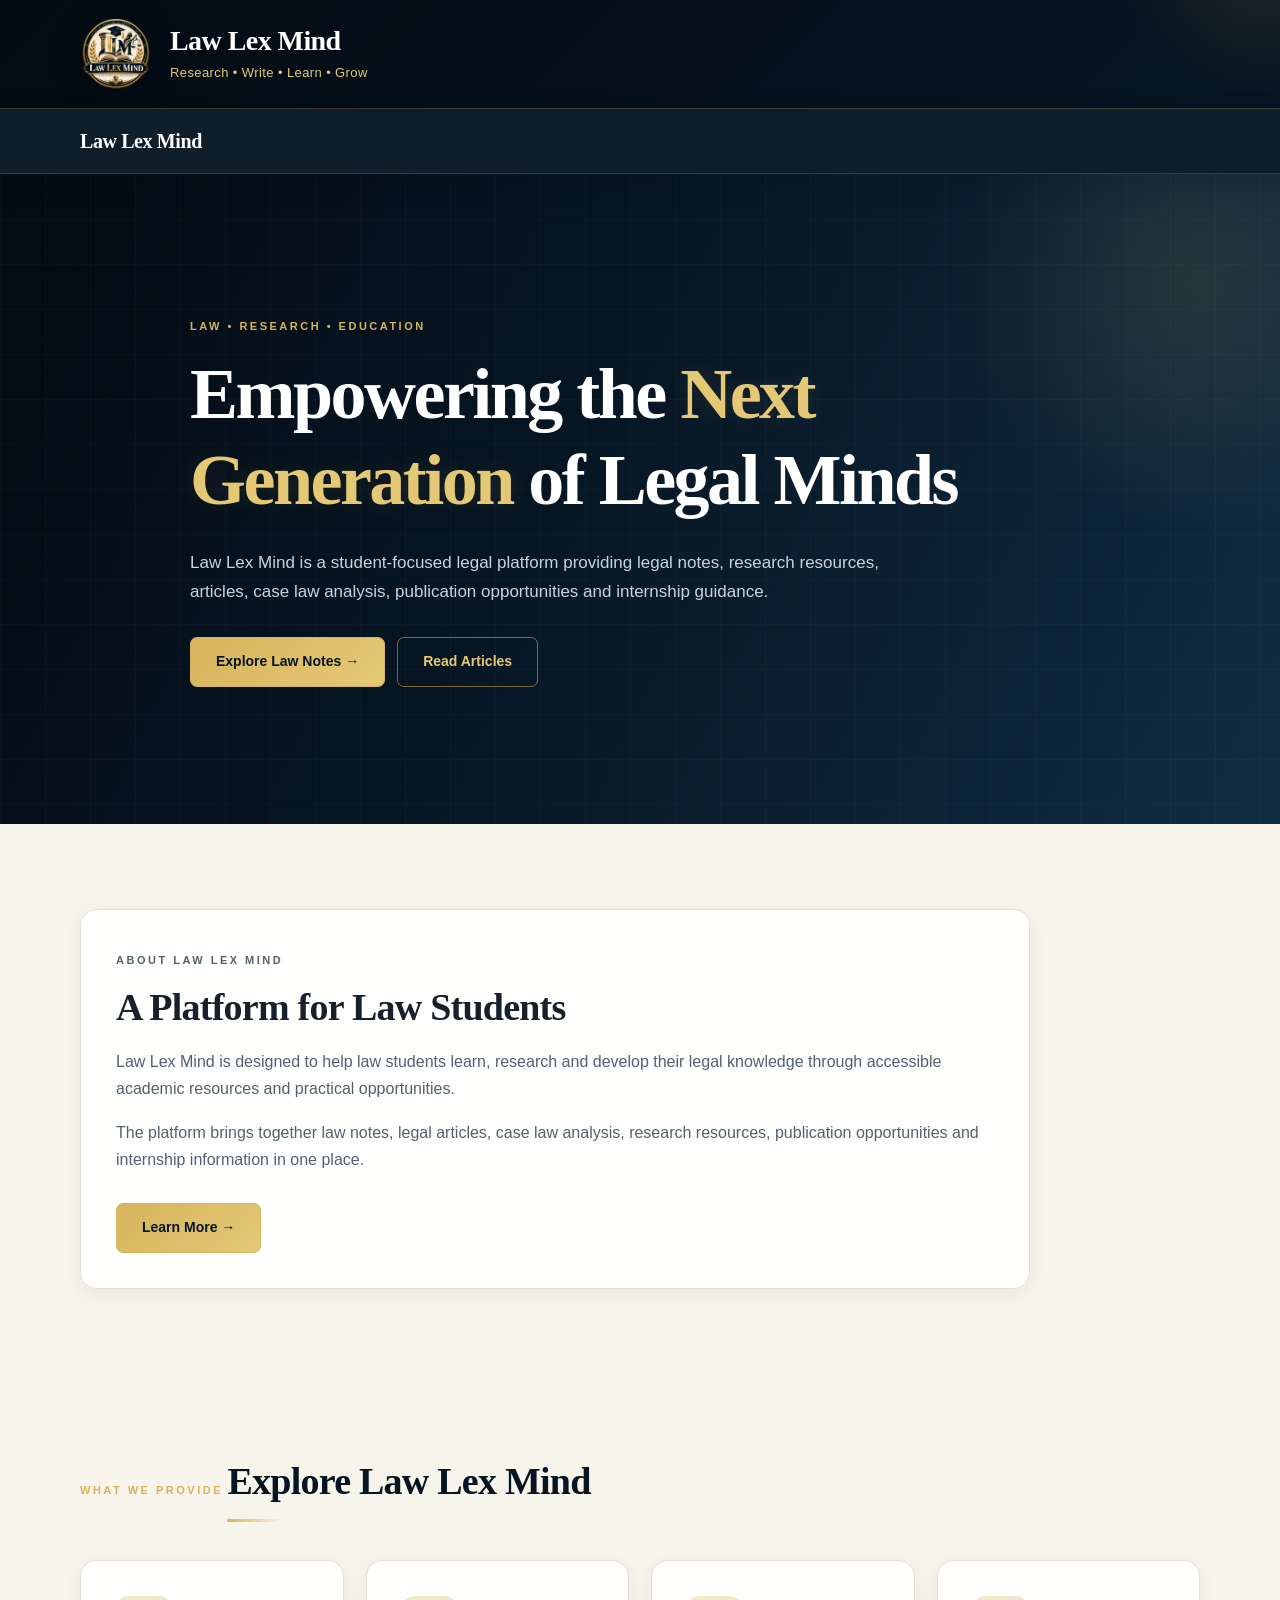
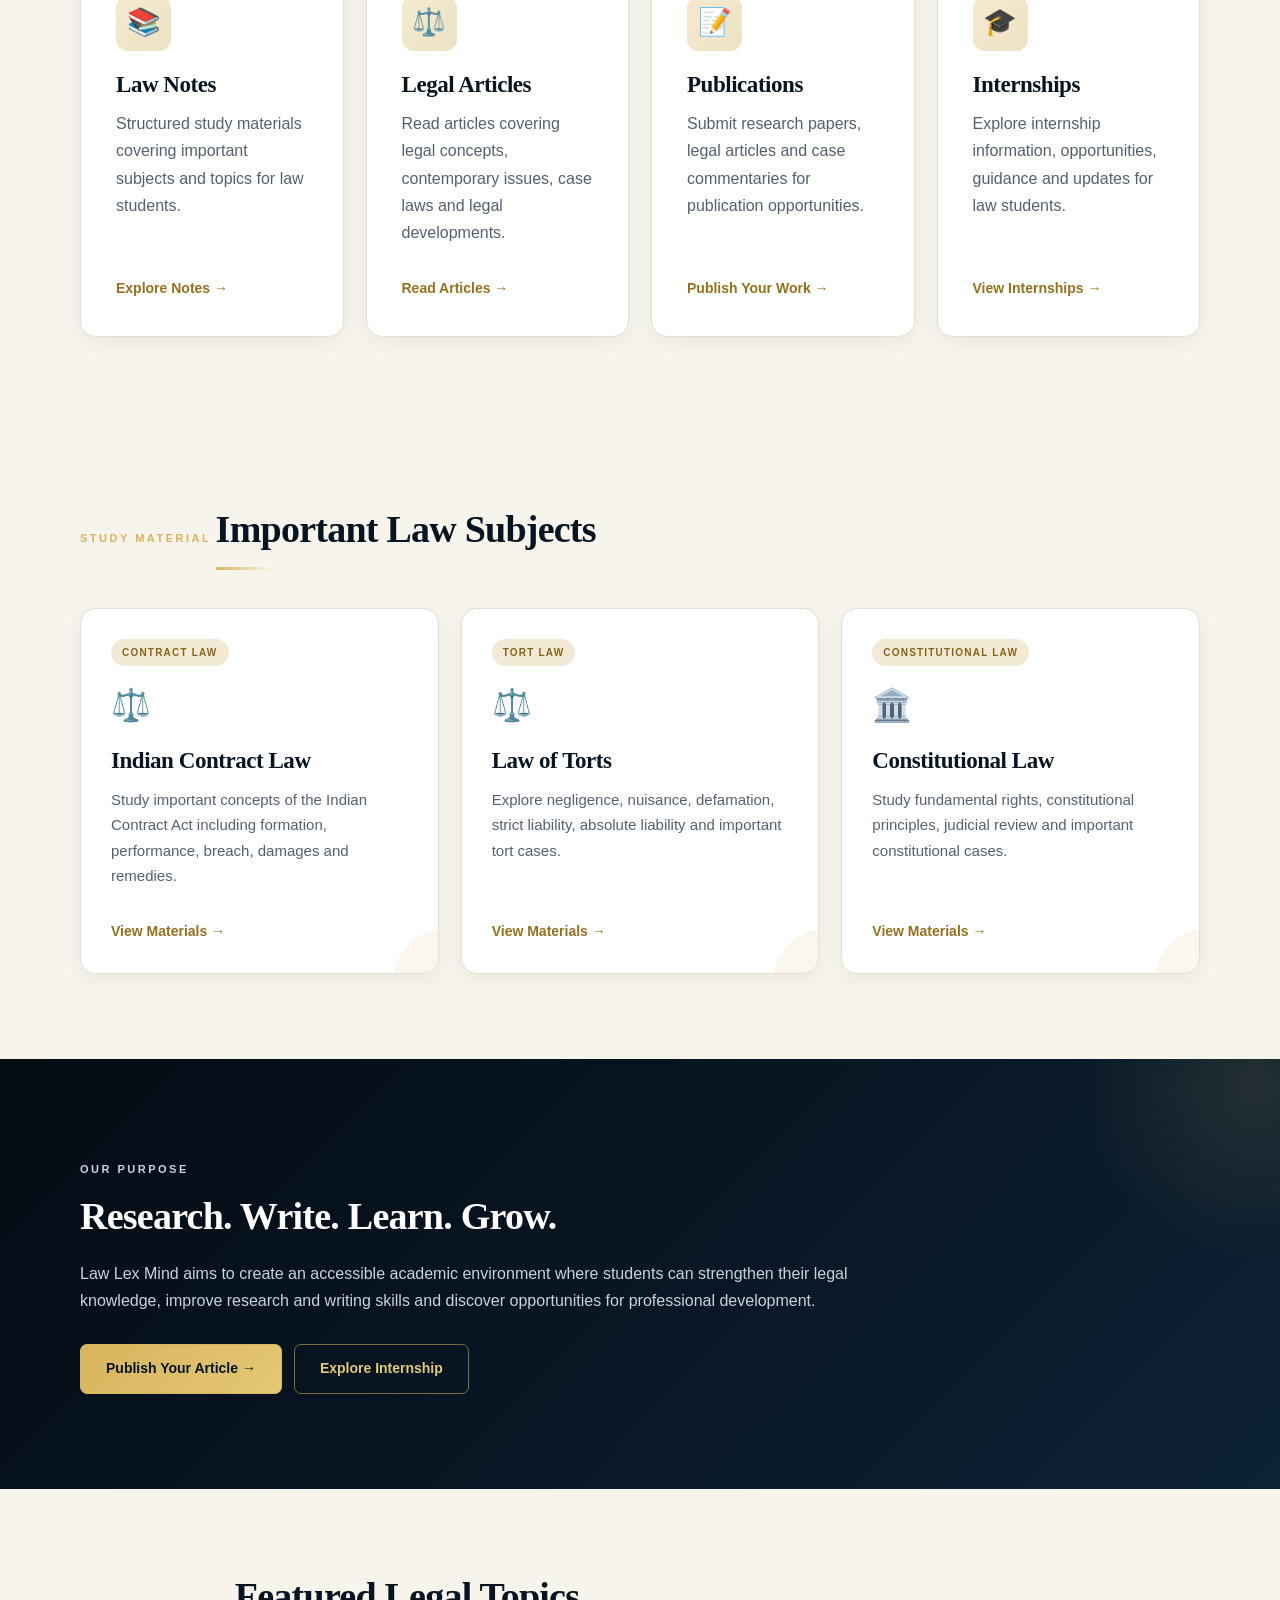
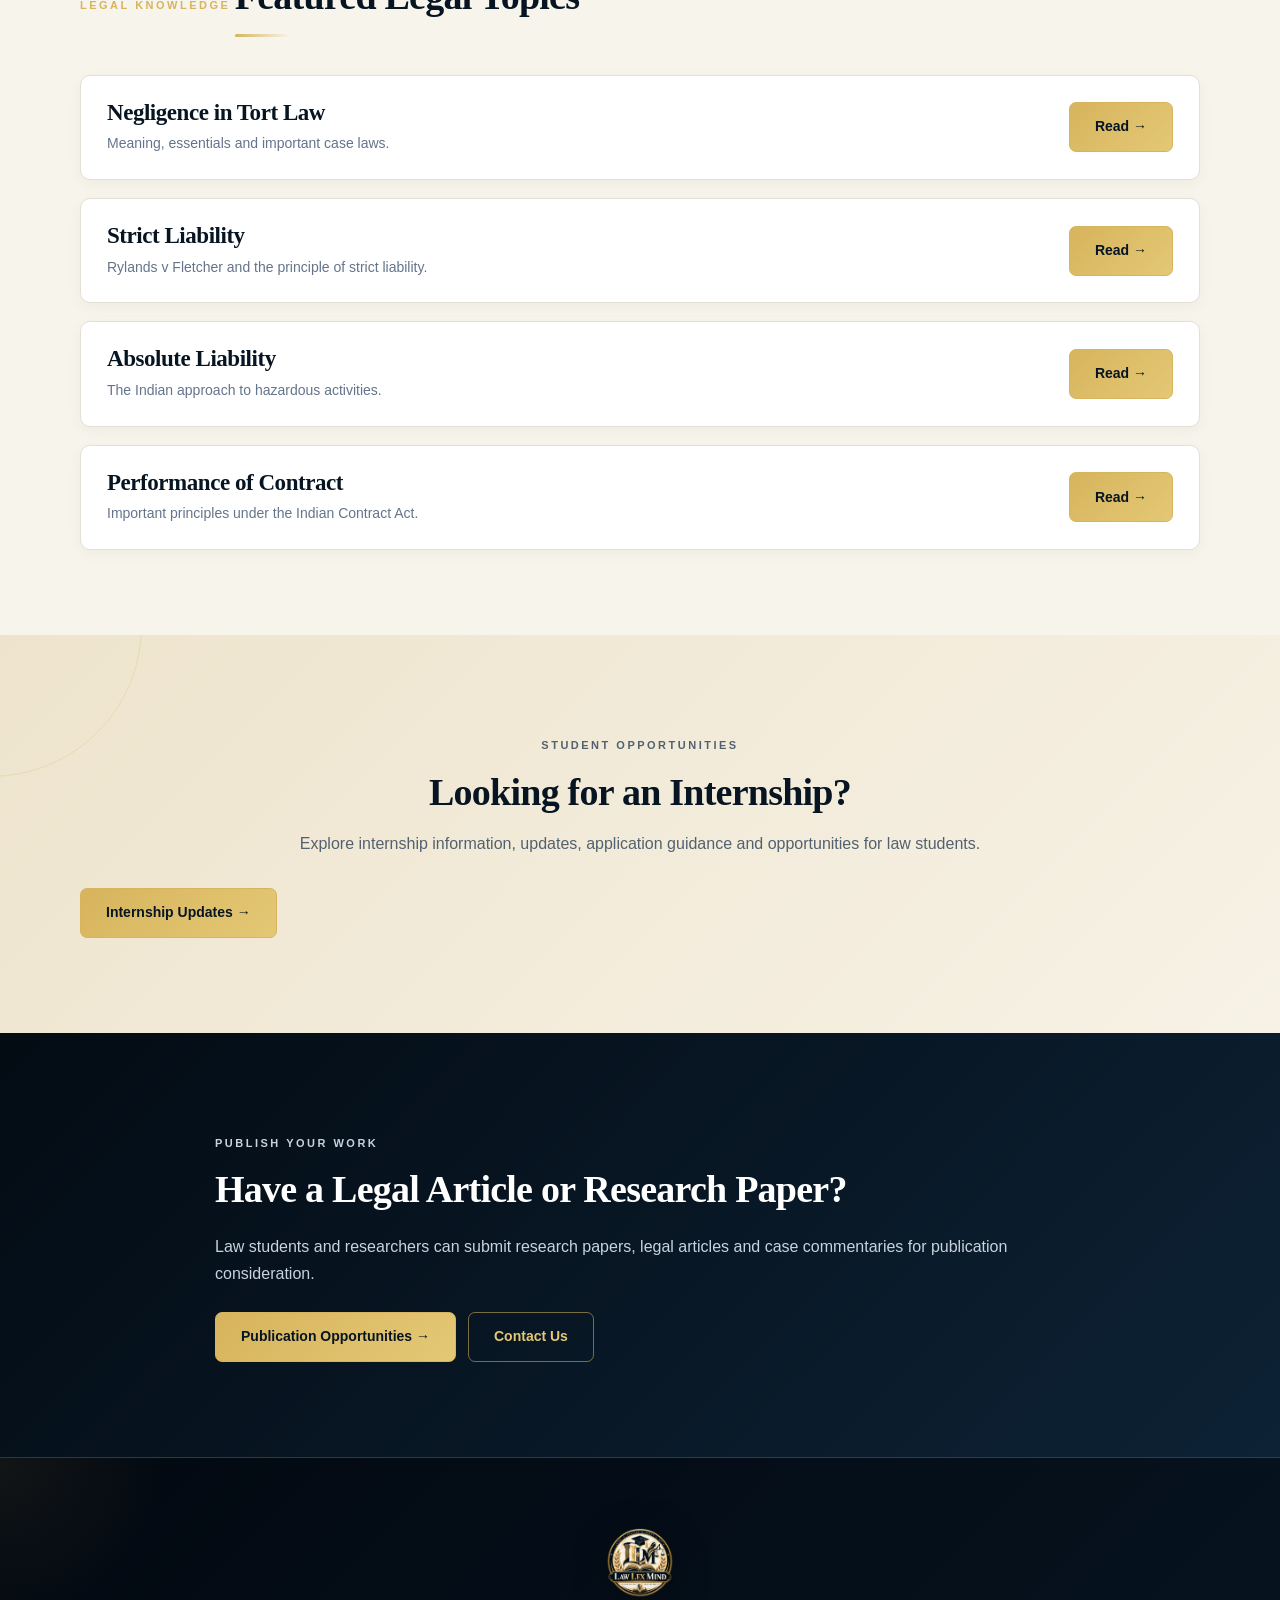
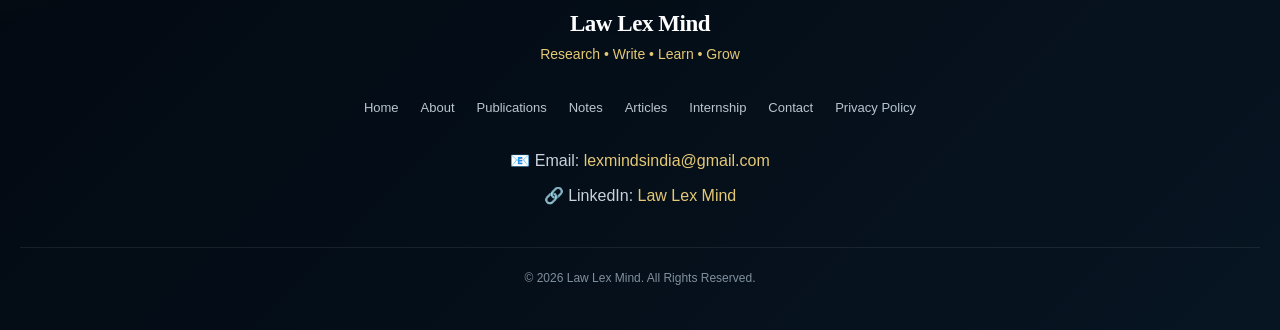
==== commit 0bc661b1: "Revise branding and content for Law Lex Mind Updated the content and branding from 'LexMinds India' " ====
--- a/index.html
+++ b/index.html
@@ -1,27 +1,37 @@
 <!DOCTYPE html>
 <html lang="en">
+
 <head>
+
   <meta charset="UTF-8">
 
   <meta name="viewport"
         content="width=device-width, initial-scale=1.0">
 
+  <title>Law Lex Mind | Legal Research, Articles, Notes & Internships</title>
+
   <meta name="description"
-        content="LexMinds India - Legal education, research, articles, publications and internship opportunities for law students.">
+        content="Law Lex Mind provides law notes, legal articles, case law analysis, research resources, internships and opportunities for law students.">
 
   <meta name="keywords"
-        content="LexMinds India, legal education, law students, legal research, law articles, internships, legal publications">
+        content="Law Lex Mind, law notes, legal articles, legal research, law students, internships, case laws, legal publications, BALLB notes">
 
   <meta name="author"
-        content="LexMinds India">
-
-  <title>LexMinds India | Legal Education & Research</title>
-
-  <link rel="stylesheet" href="style.css">
+        content="Law Lex Mind">
+
+  <link rel="icon"
+        type="image/png"
+        href="logo.png">
+
+  <link rel="stylesheet"
+        href="style.css">
+
 </head>
 
+
 <body>
 
+
 <!-- =====================================================
      HEADER
 ===================================================== -->
@@ -30,19 +40,19 @@
 
   <div class="logo-area">
 
-    <a href="index.html">
-      <img
-        src="logo.png"
-        alt="LexMinds India Logo"
-        class="site-logo">
-    </a>
+    <img
+      src="logo.png"
+      alt="Law Lex Mind Logo"
+      class="site-logo">
 
     <div class="brand-text">
 
-      <h1>LexMinds India</h1>
+      <h1>
+        Law Lex Mind
+      </h1>
 
       <p>
-        Legal Research • Education • Publications
+        Research • Write • Learn • Grow
       </p>
 
     </div>
@@ -63,51 +73,41 @@
     <div class="nav-brand">
 
       <a href="index.html">
-        LexMinds India
-      </a>
-
-    </div>
-
-
-    <!-- THREE DOT BUTTON -->
-
-    <button
-      class="dots-menu-btn"
-      id="dotsMenuBtn"
-      type="button"
-      aria-label="Open navigation menu"
-      aria-expanded="false">
-
-      <span></span>
-      <span></span>
-      <span></span>
-
-    </button>
-
-
-    <!-- DROPDOWN -->
-
-    <div
-      class="dots-menu"
-      id="dotsMenu">
-
-      <a href="index.html"
-         class="active">
+        Law Lex Mind
+      </a>
+
+    </div>
+
+    <div class="nav-links">
+
+      <a href="index.html" class="active">
         Home
+      </a>
+
+      <a href="about.html">
+        About
+      </a>
+
+      <a href="publications.html">
+        Publications
+      </a>
+
+      <a href="notes.html">
+        Notes
       </a>
 
       <a href="articles.html">
         Articles
       </a>
 
-      <a href="publications.html">
-        Publications
-      </a>
-
       <a href="internship.html">
         Internship
       </a>
 
+      <a href="contact.html">
+        Contact
+      </a>
+
     </div>
 
   </div>
@@ -119,42 +119,99 @@
      HERO
 ===================================================== -->
 
-<main>
-
 <section class="hero">
 
   <div class="hero-content">
 
-    <span class="hero-tag">
-      LEXMINDS INDIA
-    </span>
+    <p class="hero-tag">
+      LAW • RESEARCH • EDUCATION
+    </p>
 
     <h2>
+
       Empowering the
       <span>Next Generation</span>
       of Legal Minds
+
     </h2>
 
     <p class="hero-text">
-      LexMinds India is a student-focused legal platform
-      dedicated to legal education, research, writing,
-      publications and opportunities for aspiring legal
-      professionals.
+
+      Law Lex Mind is a student-focused legal platform
+      providing legal notes, research resources,
+      articles, case law analysis, publication
+      opportunities and internship guidance.
+
     </p>
 
 
     <div class="hero-buttons">
 
       <a
+        href="notes.html"
+        class="btn">
+
+        Explore Law Notes →
+
+      </a>
+
+      <a
         href="articles.html"
+        class="btn secondary-btn">
+
+        Read Articles
+
+      </a>
+
+    </div>
+
+  </div>
+
+</section>
+
+
+<!-- =====================================================
+     INTRODUCTION
+===================================================== -->
+
+<section class="container">
+
+  <div class="card intro-card">
+
+    <p class="small-heading">
+      ABOUT LAW LEX MIND
+    </p>
+
+    <h2>
+      A Platform for Law Students
+    </h2>
+
+    <p>
+
+      Law Lex Mind is designed to help law students
+      learn, research and develop their legal knowledge
+      through accessible academic resources and
+      practical opportunities.
+
+    </p>
+
+    <p>
+
+      The platform brings together law notes, legal
+      articles, case law analysis, research resources,
+      publication opportunities and internship
+      information in one place.
+
+    </p>
+
+    <div class="hero-buttons">
+
+      <a
+        href="about.html"
         class="btn">
-        Explore Articles
-      </a>
-
-      <a
-        href="publications.html"
-        class="btn secondary-btn">
-        View Publications
+
+        Learn More →
+
       </a>
 
     </div>
@@ -165,84 +222,63 @@
 
 
 <!-- =====================================================
-     INTRODUCTION
+     FEATURES
 ===================================================== -->
 
 <section class="container">
 
-  <div class="card intro-card">
-
-    <span class="small-heading">
-      ABOUT LEXMINDS
-    </span>
+  <div class="section-heading">
+
+    <p class="small-heading">
+      WHAT WE PROVIDE
+    </p>
 
     <h2>
-      A Platform for Legal Learning
+      Explore Law Lex Mind
     </h2>
 
-    <p>
-      LexMinds India aims to make legal knowledge
-      accessible, structured and useful for law students,
-      researchers and aspiring legal professionals.
-    </p>
-
-    <p>
-      The platform provides educational resources,
-      legal articles, case commentaries, research
-      materials, publication opportunities and
-      internship-related information.
-    </p>
-
-  </div>
-
-</section>
-
-
-<!-- =====================================================
-     FEATURES
-===================================================== -->
-
-<section class="container">
-
-  <div class="section-heading">
-
-    <span class="small-heading">
-      WHAT WE OFFER
-    </span>
-
-    <h2>
-      Explore LexMinds
-    </h2>
-
   </div>
 
 
   <div class="feature-grid">
 
 
+    <!-- LAW NOTES -->
+
     <div class="card feature-card">
 
       <div class="feature-icon">
-        ⚖
+        📚
       </div>
 
       <h3>
-        Legal Education
+        Law Notes
       </h3>
 
       <p>
-        Structured legal learning resources designed
-        to help students understand important legal
-        concepts and subjects.
-      </p>
-
-    </div>
-
+
+        Structured study materials covering important
+        subjects and topics for law students.
+
+      </p>
+
+      <a
+        href="notes.html"
+        class="article-link">
+
+        Explore Notes →
+
+      </a>
+
+    </div>
+
+
+    <!-- ARTICLES -->
 
     <div class="card feature-card">
 
       <div class="feature-icon">
-        ✍
+        ⚖️
       </div>
 
       <h3>
@@ -250,24 +286,30 @@
       </h3>
 
       <p>
-        Read informative articles, legal explanations,
-        case discussions and student-oriented legal
-        content.
+
+        Read articles covering legal concepts,
+        contemporary issues, case laws and legal
+        developments.
+
       </p>
 
       <a
         href="articles.html"
         class="article-link">
+
         Read Articles →
-      </a>
-
-    </div>
-
+
+      </a>
+
+    </div>
+
+
+    <!-- PUBLICATIONS -->
 
     <div class="card feature-card">
 
       <div class="feature-icon">
-        📚
+        📝
       </div>
 
       <h3>
@@ -275,19 +317,24 @@
       </h3>
 
       <p>
-        Explore opportunities to contribute legal
-        articles, blogs, case commentaries and
-        research-based work.
+
+        Submit research papers, legal articles and
+        case commentaries for publication opportunities.
+
       </p>
 
       <a
         href="publications.html"
         class="article-link">
-        View Publications →
-      </a>
-
-    </div>
-
+
+        Publish Your Work →
+
+      </a>
+
+    </div>
+
+
+    <!-- INTERNSHIP -->
 
     <div class="card feature-card">
 
@@ -300,18 +347,22 @@
       </h3>
 
       <p>
-        Discover internship-related opportunities
-        and information for students interested in
-        legal research and drafting.
+
+        Explore internship information, opportunities,
+        guidance and updates for law students.
+
       </p>
 
       <a
         href="internship.html"
         class="article-link">
-        Explore Internship →
-      </a>
-
-    </div>
+
+        View Internships →
+
+      </a>
+
+    </div>
+
 
   </div>
 
@@ -319,6 +370,132 @@
 
 
 <!-- =====================================================
+     LAW SUBJECTS
+===================================================== -->
+
+<section class="container">
+
+  <div class="section-heading">
+
+    <p class="small-heading">
+      STUDY MATERIAL
+    </p>
+
+    <h2>
+      Important Law Subjects
+    </h2>
+
+  </div>
+
+
+  <div class="article-grid">
+
+
+    <div class="article-card">
+
+      <span class="article-category">
+        Contract Law
+      </span>
+
+      <div class="article-icon">
+        ⚖️
+      </div>
+
+      <h3>
+        Indian Contract Law
+      </h3>
+
+      <p>
+
+        Study important concepts of the Indian Contract
+        Act including formation, performance, breach,
+        damages and remedies.
+
+      </p>
+
+      <a
+        href="notes.html"
+        class="article-link">
+
+        View Materials →
+
+      </a>
+
+    </div>
+
+
+    <div class="article-card">
+
+      <span class="article-category">
+        Tort Law
+      </span>
+
+      <div class="article-icon">
+        ⚖️
+      </div>
+
+      <h3>
+        Law of Torts
+      </h3>
+
+      <p>
+
+        Explore negligence, nuisance, defamation,
+        strict liability, absolute liability and
+        important tort cases.
+
+      </p>
+
+      <a
+        href="notes.html"
+        class="article-link">
+
+        View Materials →
+
+      </a>
+
+    </div>
+
+
+    <div class="article-card">
+
+      <span class="article-category">
+        Constitutional Law
+      </span>
+
+      <div class="article-icon">
+        🏛️
+      </div>
+
+      <h3>
+        Constitutional Law
+      </h3>
+
+      <p>
+
+        Study fundamental rights, constitutional
+        principles, judicial review and important
+        constitutional cases.
+
+      </p>
+
+      <a
+        href="notes.html"
+        class="article-link">
+
+        View Materials →
+
+      </a>
+
+    </div>
+
+
+  </div>
+
+</section>
+
+
+<!-- =====================================================
      PURPOSE
 ===================================================== -->
 
@@ -328,20 +505,43 @@
 
     <div class="purpose-content">
 
-      <span class="small-heading">
+      <p class="small-heading">
         OUR PURPOSE
-      </span>
+      </p>
 
       <h2>
-        Learn. Research. Write. Grow.
+        Research. Write. Learn. Grow.
       </h2>
 
       <p>
-        LexMinds India is built around the idea that
-        legal education should go beyond textbooks.
-        Students should have opportunities to research,
-        write, publish and develop practical legal skills.
-      </p>
+
+        Law Lex Mind aims to create an accessible
+        academic environment where students can
+        strengthen their legal knowledge, improve
+        research and writing skills and discover
+        opportunities for professional development.
+
+      </p>
+
+      <div class="hero-buttons">
+
+        <a
+          href="publications.html"
+          class="btn">
+
+          Publish Your Article →
+
+        </a>
+
+        <a
+          href="internship.html"
+          class="btn secondary-btn">
+
+          Explore Internship
+
+        </a>
+
+      </div>
 
     </div>
 
@@ -351,39 +551,212 @@
 
 
 <!-- =====================================================
-     CTA
-===================================================== -->
-
-<section class="cta-section">
-
-  <div class="container">
-
-    <span class="small-heading">
-      START EXPLORING
-    </span>
+     LATEST ARTICLES
+===================================================== -->
+
+<section class="container">
+
+  <div class="section-heading">
+
+    <p class="small-heading">
+      LEGAL KNOWLEDGE
+    </p>
 
     <h2>
-      Build Your Legal Knowledge
+      Featured Legal Topics
     </h2>
 
-    <p>
-      Explore legal articles, publications and
-      opportunities available through LexMinds India.
-    </p>
-
-    <div class="hero-buttons"
-         style="justify-content:center;">
+  </div>
+
+
+  <div class="article-list">
+
+
+    <div class="article-list-item">
+
+      <div>
+
+        <h3>
+          Negligence in Tort Law
+        </h3>
+
+        <p>
+          Meaning, essentials and important case laws.
+        </p>
+
+      </div>
 
       <a
         href="articles.html"
         class="btn">
-        Explore Articles
-      </a>
+
+        Read →
+
+      </a>
+
+    </div>
+
+
+    <div class="article-list-item">
+
+      <div>
+
+        <h3>
+          Strict Liability
+        </h3>
+
+        <p>
+          Rylands v Fletcher and the principle of strict liability.
+        </p>
+
+      </div>
+
+      <a
+        href="articles.html"
+        class="btn">
+
+        Read →
+
+      </a>
+
+    </div>
+
+
+    <div class="article-list-item">
+
+      <div>
+
+        <h3>
+          Absolute Liability
+        </h3>
+
+        <p>
+          The Indian approach to hazardous activities.
+        </p>
+
+      </div>
+
+      <a
+        href="articles.html"
+        class="btn">
+
+        Read →
+
+      </a>
+
+    </div>
+
+
+    <div class="article-list-item">
+
+      <div>
+
+        <h3>
+          Performance of Contract
+        </h3>
+
+        <p>
+          Important principles under the Indian Contract Act.
+        </p>
+
+      </div>
+
+      <a
+        href="articles.html"
+        class="btn">
+
+        Read →
+
+      </a>
+
+    </div>
+
+
+  </div>
+
+</section>
+
+
+<!-- =====================================================
+     INTERNSHIP UPDATE
+===================================================== -->
+
+<section class="cta-section">
+
+  <div class="container">
+
+    <p class="small-heading">
+      STUDENT OPPORTUNITIES
+    </p>
+
+    <h2>
+      Looking for an Internship?
+    </h2>
+
+    <p>
+
+      Explore internship information, updates,
+      application guidance and opportunities for
+      law students.
+
+    </p>
+
+    <div class="hero-buttons">
 
       <a
         href="internship.html"
+        class="btn">
+
+        Internship Updates →
+
+      </a>
+
+    </div>
+
+  </div>
+
+</section>
+
+
+<!-- =====================================================
+     PUBLICATION CTA
+===================================================== -->
+
+<section class="policy-contact">
+
+  <div class="contact-content">
+
+    <p class="small-heading">
+      PUBLISH YOUR WORK
+    </p>
+
+    <h2>
+      Have a Legal Article or Research Paper?
+    </h2>
+
+    <p>
+
+      Law students and researchers can submit
+      research papers, legal articles and case
+      commentaries for publication consideration.
+
+    </p>
+
+    <div class="hero-buttons">
+
+      <a
+        href="publications.html"
+        class="btn">
+
+        Publication Opportunities →
+
+      </a>
+
+      <a
+        href="contact.html"
         class="btn secondary-btn">
-        Internship
+
+        Contact Us
 
       </a>
 
@@ -393,28 +766,27 @@
 
 </section>
 
-</main>
-
 
 <!-- =====================================================
      FOOTER
 ===================================================== -->
 
 <footer class="site-footer">
+
 
   <div class="footer-logo">
 
     <img
       src="logo.png"
-      alt="LexMinds India"
+      alt="Law Lex Mind Logo"
       class="footer-logo-img">
 
     <h3>
-      LexMinds India
+      Law Lex Mind
     </h3>
 
     <p>
-      Legal Research • Education • Publications
+      Research • Write • Learn • Grow
     </p>
 
   </div>
@@ -426,119 +798,80 @@
       Home
     </a>
 
+    <a href="about.html">
+      About
+    </a>
+
+    <a href="publications.html">
+      Publications
+    </a>
+
+    <a href="notes.html">
+      Notes
+    </a>
+
     <a href="articles.html">
       Articles
     </a>
 
-    <a href="publications.html">
-      Publications
-    </a>
-
     <a href="internship.html">
       Internship
     </a>
 
-  </div>
-
-
-  <div class="copyright">
-
-    © 2026 LexMinds India.
+    <a href="contact.html">
+      Contact
+    </a>
+
+    <a href="policy.html">
+      Privacy Policy
+    </a>
+
+  </div>
+
+
+  <div class="footer-contact">
+
+    <p>
+
+      📧 Email:
+
+      <a href="mailto:lexmindsindia@gmail.com">
+
+        lexmindsindia@gmail.com
+
+      </a>
+
+    </p>
+
+    <p>
+
+      🔗 LinkedIn:
+
+      <a
+        href="https://www.linkedin.com/company/legal-school-notes/"
+        target="_blank"
+        rel="noopener noreferrer">
+
+        Law Lex Mind
+
+      </a>
+
+    </p>
+
+  </div>
+
+
+  <p class="copyright">
+
+    © 2026 Law Lex Mind.
     All Rights Reserved.
 
-  </div>
+  </p>
+
 
 </footer>
 
 
-<!-- =====================================================
-     NAVIGATION SCRIPT
-===================================================== -->
-
-<script>
-
-document.addEventListener("DOMContentLoaded", function () {
-
-  const button =
-    document.getElementById("dotsMenuBtn");
-
-  const menu =
-    document.getElementById("dotsMenu");
-
-
-  if (!button || !menu) {
-    return;
-  }
-
-
-  button.addEventListener("click", function (event) {
-
-    event.stopPropagation();
-
-    const isOpen =
-      menu.classList.toggle("active");
-
-    button.classList.toggle(
-      "active",
-      isOpen
-    );
-
-    button.setAttribute(
-      "aria-expanded",
-      isOpen ? "true" : "false"
-    );
-
-  });
-
-
-  document.addEventListener(
-    "click",
-    function (event) {
-
-      if (
-        !menu.contains(event.target) &&
-        !button.contains(event.target)
-      ) {
-
-        menu.classList.remove("active");
-
-        button.classList.remove("active");
-
-        button.setAttribute(
-          "aria-expanded",
-          "false"
-        );
-
-      }
-
-    }
-  );
-
-
-  menu.querySelectorAll("a")
-    .forEach(function (link) {
-
-      link.addEventListener(
-        "click",
-        function () {
-
-          menu.classList.remove("active");
-
-          button.classList.remove("active");
-
-          button.setAttribute(
-            "aria-expanded",
-            "false"
-          );
-
-        }
-      );
-
-    });
-
-});
-
-</script>
-
 </body>
+
 </html>
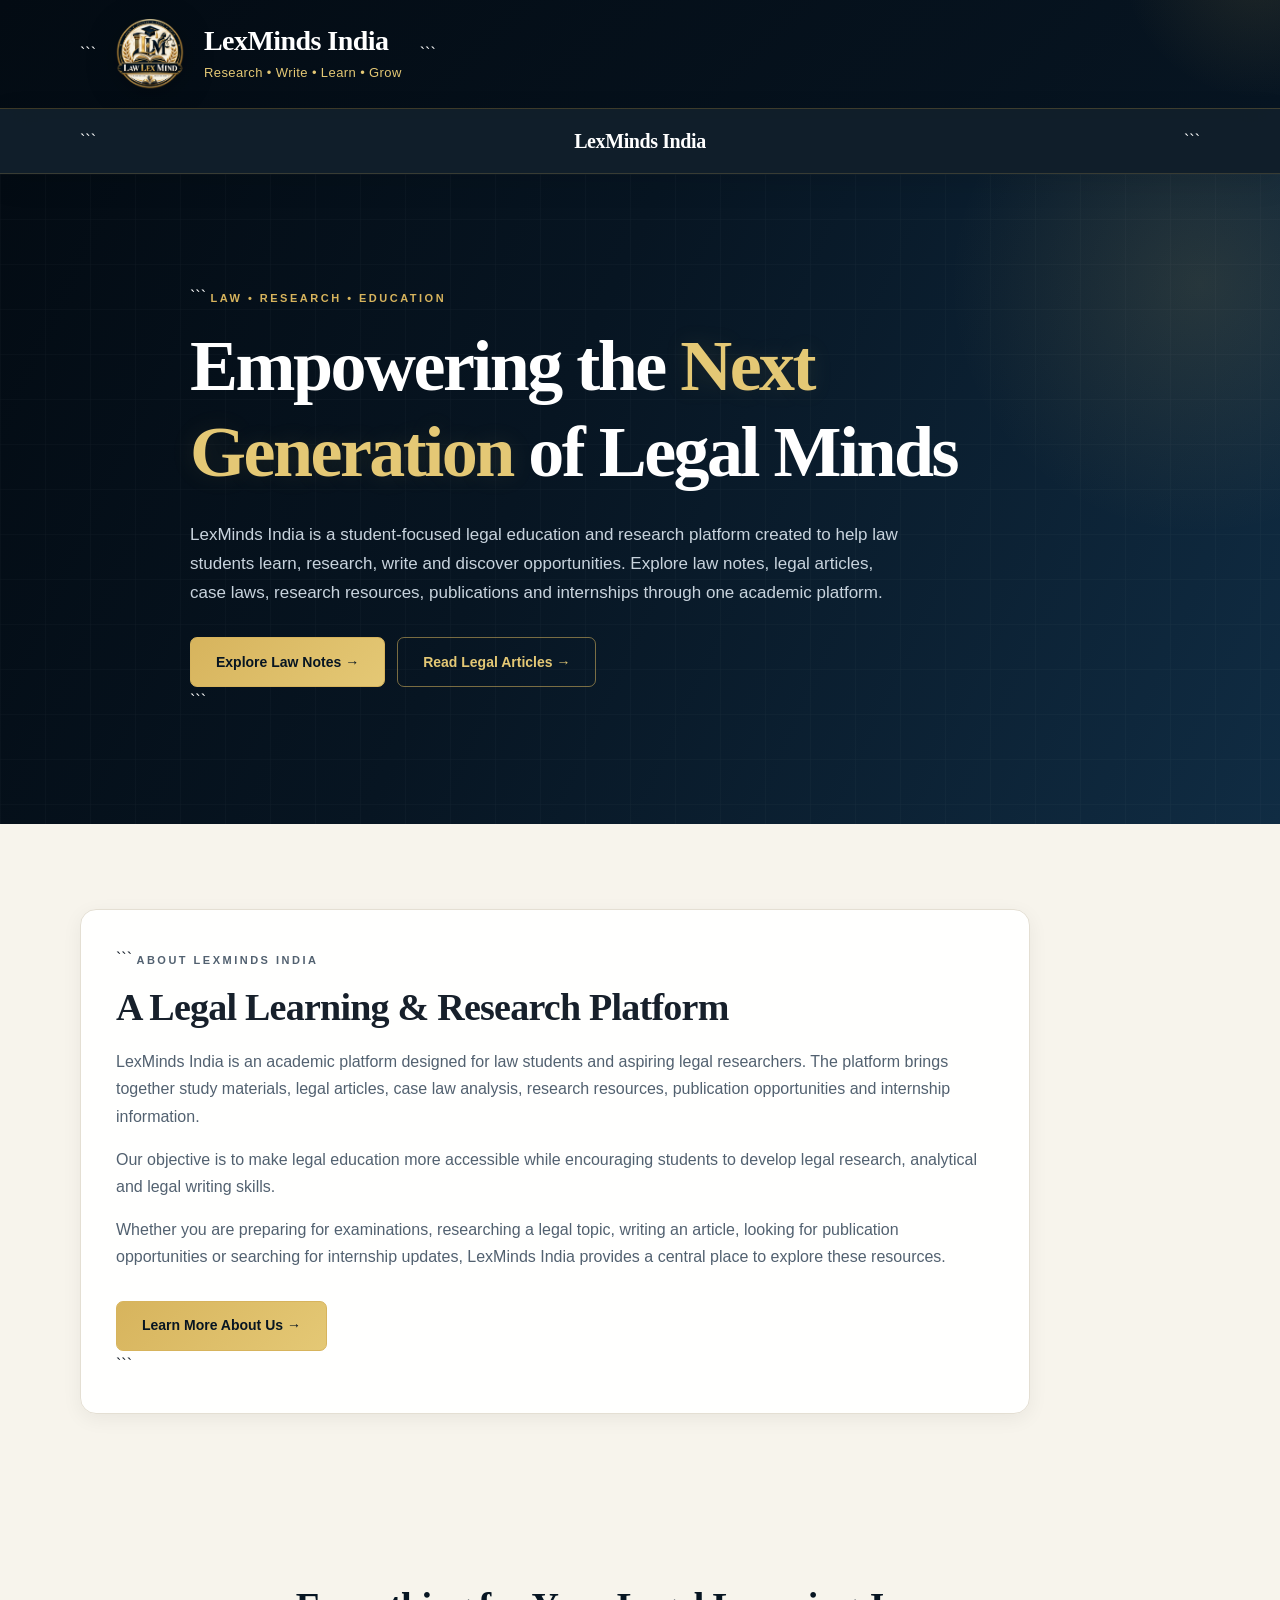
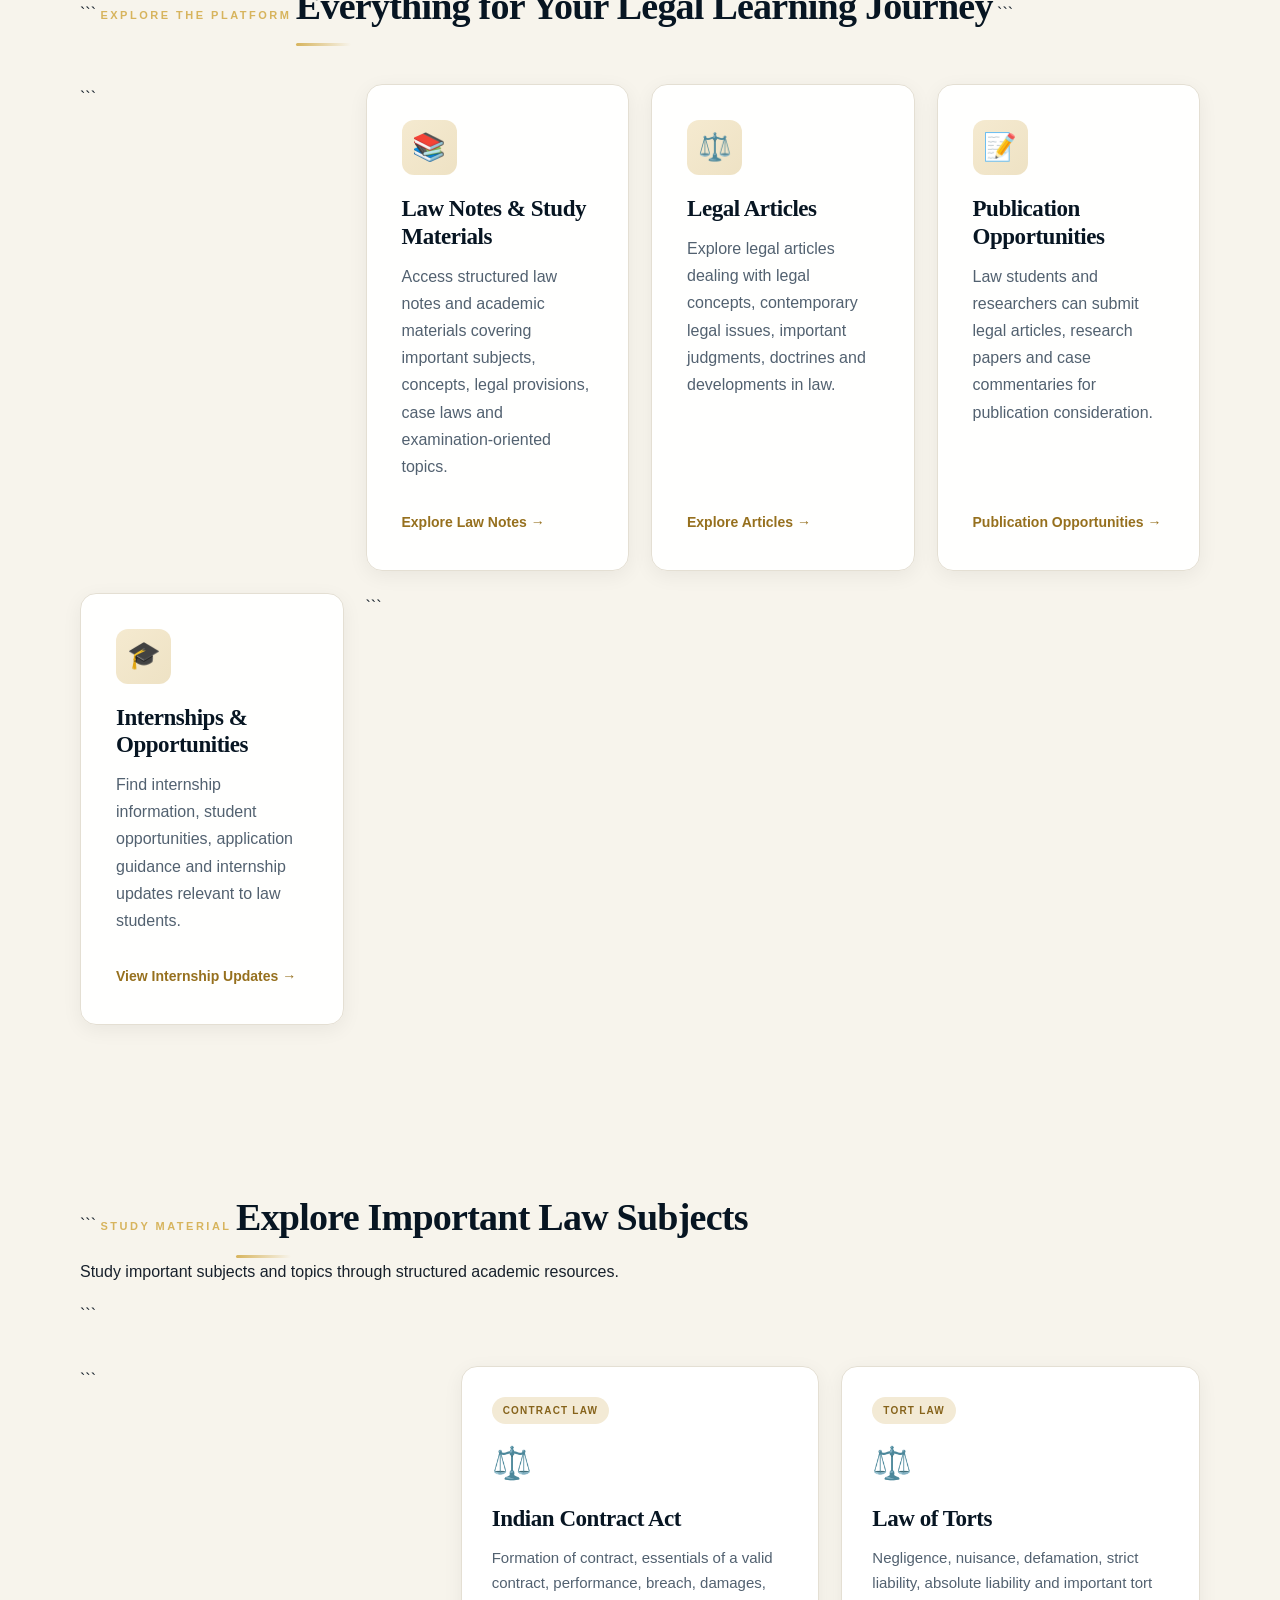
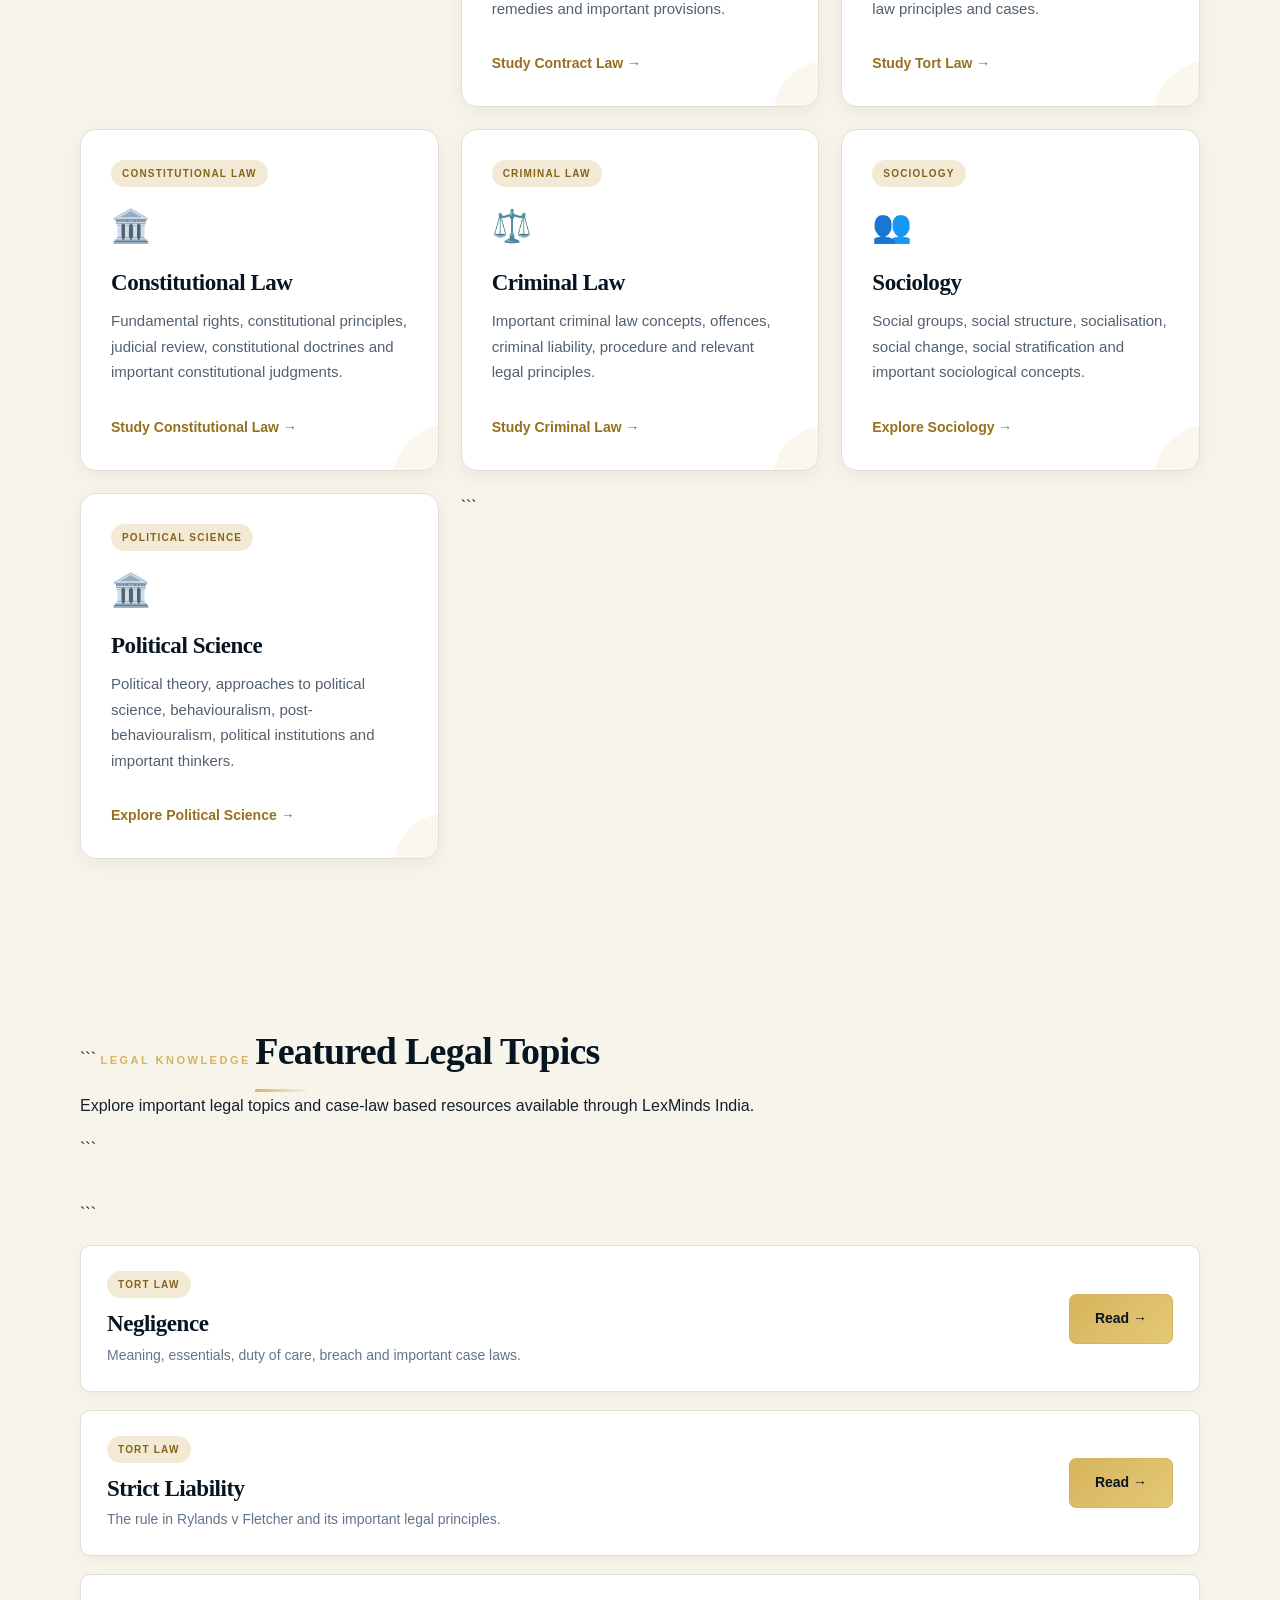
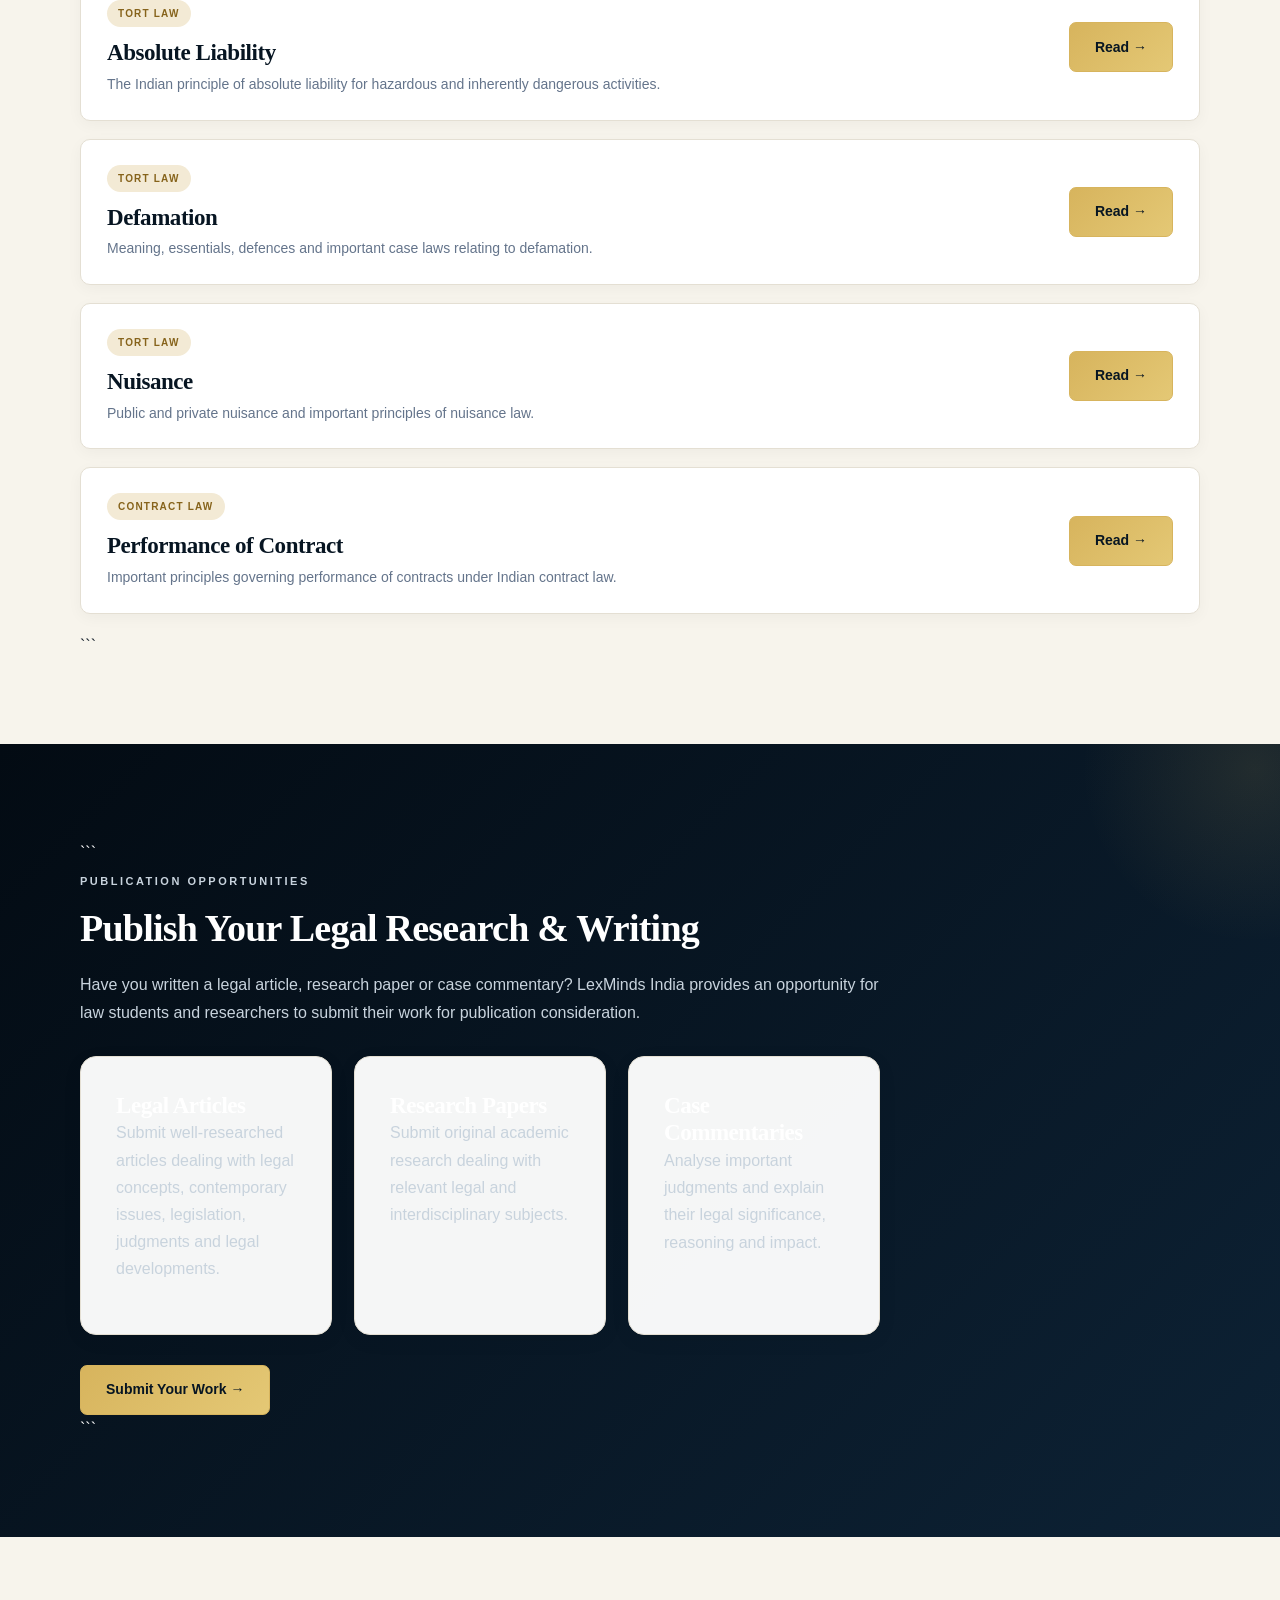
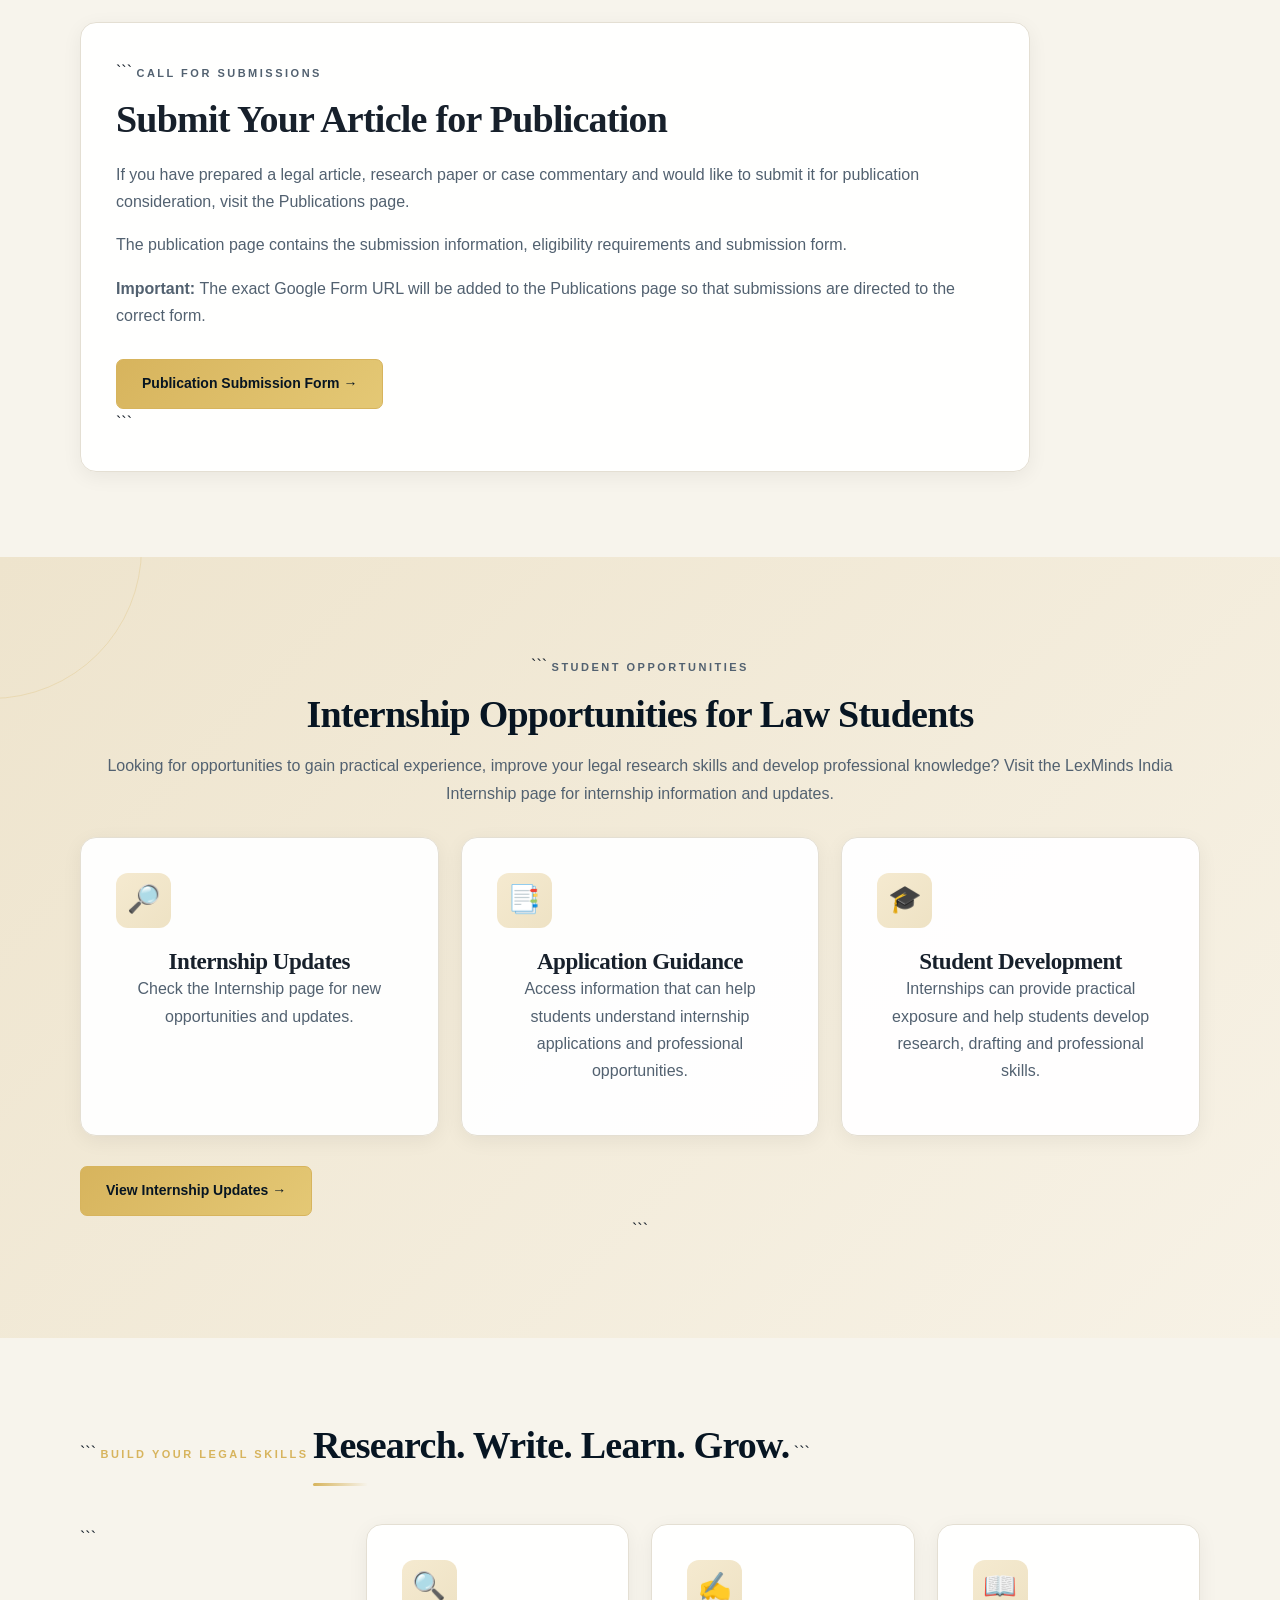
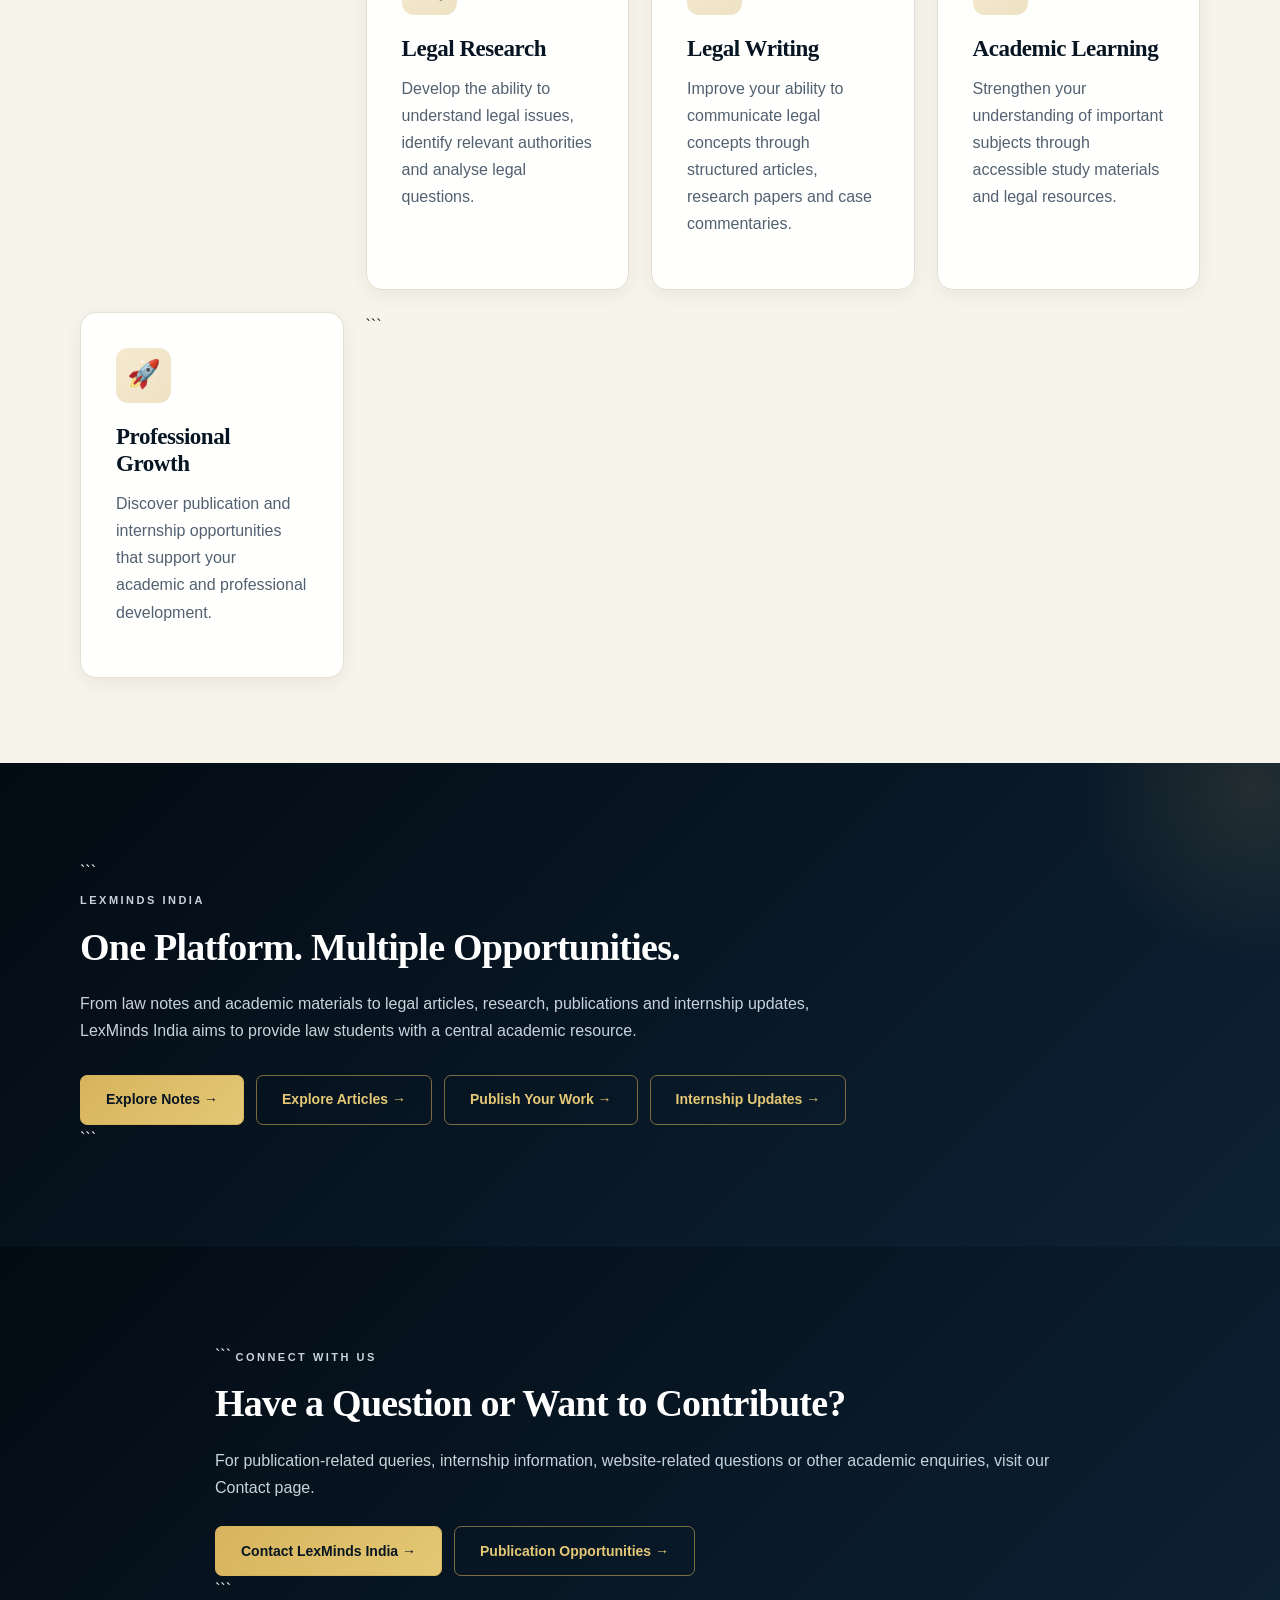
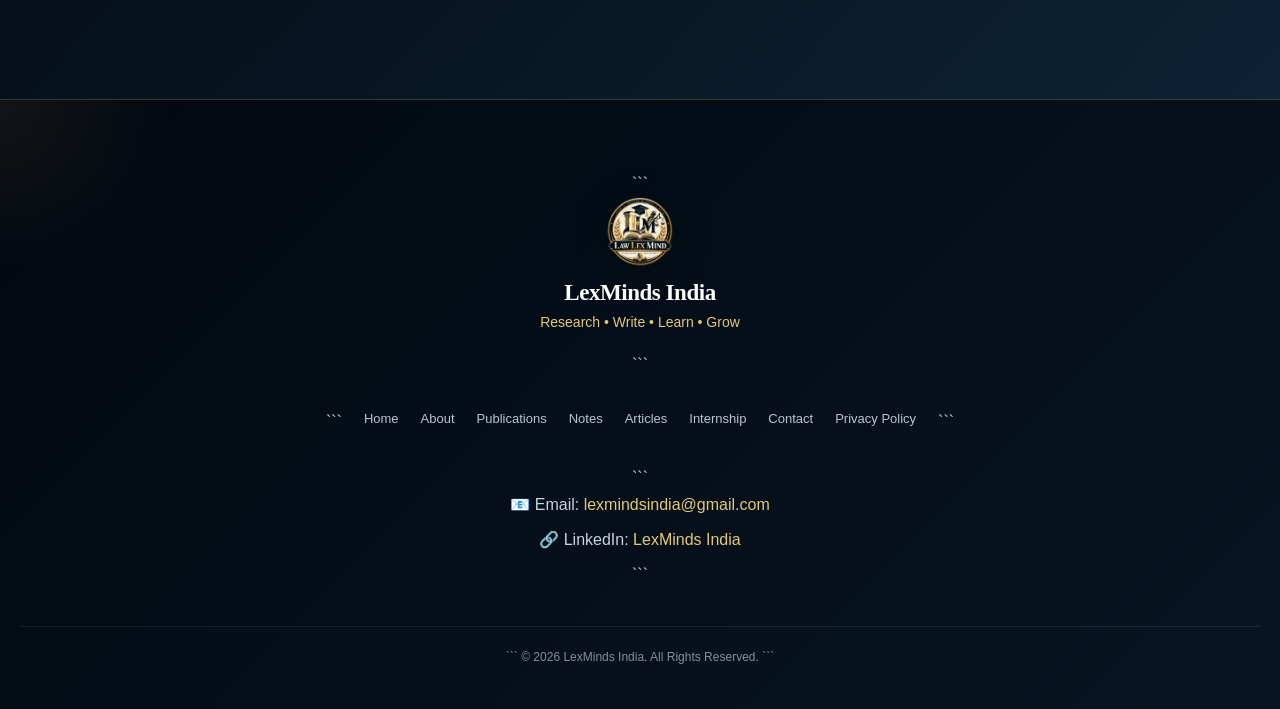
==== commit 1cc65806: "Update print statement from 'Hello' to 'Goodbye'" ====
--- a/index.html
+++ b/index.html
@@ -1,23 +1,30 @@
 <!DOCTYPE html>
+
 <html lang="en">
 
 <head>
 
   <meta charset="UTF-8">
 
-  <meta name="viewport"
-        content="width=device-width, initial-scale=1.0">
-
-  <title>Law Lex Mind | Legal Research, Articles, Notes & Internships</title>
-
-  <meta name="description"
-        content="Law Lex Mind provides law notes, legal articles, case law analysis, research resources, internships and opportunities for law students.">
-
-  <meta name="keywords"
-        content="Law Lex Mind, law notes, legal articles, legal research, law students, internships, case laws, legal publications, BALLB notes">
-
-  <meta name="author"
-        content="Law Lex Mind">
+<meta name="viewport"
+     content="width=device-width, initial-scale=1.0">
+
+  <title>LexMinds India | Law Notes, Legal Articles, Research & Internships</title>
+
+<meta name="description"
+     content="LexMinds India is a student-focused legal education platform providing law notes, legal articles, case law analysis, research resources, publication opportunities, internships and academic resources for law students.">
+
+<meta name="keywords"
+     content="LexMinds India, law notes, BALLB notes, legal articles, legal research, case laws, law internships, legal publications, research papers, case commentary, law students">
+
+<meta name="author"
+     content="LexMinds India">
+
+<meta name="robots"
+     content="index, follow">
+
+  <link rel="canonical"
+        href="https://adityasharmanew65-blip.github.io/">
 
   <link rel="icon"
         type="image/png"
@@ -28,147 +35,149 @@
 
 </head>
 
-
 <body>
 
-
 <!-- =====================================================
-     HEADER
+     TOP HEADER
 ===================================================== -->
 
 <header class="site-header">
 
   <div class="logo-area">
 
-    <img
-      src="logo.png"
-      alt="Law Lex Mind Logo"
-      class="site-logo">
-
-    <div class="brand-text">
-
-      <h1>
-        Law Lex Mind
-      </h1>
-
-      <p>
-        Research • Write • Learn • Grow
-      </p>
-
-    </div>
+```
+<img
+  src="logo.png"
+  alt="LexMinds India Logo"
+  class="site-logo">
+
+<div class="brand-text">
+
+  <h1>
+    LexMinds India
+  </h1>
+
+  <p>
+    Research • Write • Learn • Grow
+  </p>
+
+</div>
+```
 
   </div>
 
 </header>
 
-
 <!-- =====================================================
-     NAVIGATION
+     FULL NAVIGATION
 ===================================================== -->
 
 <nav class="main-navigation">
 
   <div class="nav-inner">
 
-    <div class="nav-brand">
-
-      <a href="index.html">
-        Law Lex Mind
-      </a>
-
-    </div>
-
-    <div class="nav-links">
-
-      <a href="index.html" class="active">
-        Home
-      </a>
-
-      <a href="about.html">
-        About
-      </a>
-
-      <a href="publications.html">
-        Publications
-      </a>
-
-      <a href="notes.html">
-        Notes
-      </a>
-
-      <a href="articles.html">
-        Articles
-      </a>
-
-      <a href="internship.html">
-        Internship
-      </a>
-
-      <a href="contact.html">
-        Contact
-      </a>
-
-    </div>
+```
+<div class="nav-brand">
+
+  <a href="index.html">
+    LexMinds India
+  </a>
+
+</div>
+
+<div class="nav-links">
+
+  <a href="index.html" class="active">
+    Home
+  </a>
+
+  <a href="about.html">
+    About
+  </a>
+
+  <a href="publications.html">
+    Publications
+  </a>
+
+  <a href="notes.html">
+    Notes
+  </a>
+
+  <a href="articles.html">
+    Articles
+  </a>
+
+  <a href="internship.html">
+    Internship
+  </a>
+
+  <a href="contact.html">
+    Contact
+  </a>
+
+</div>
+```
 
   </div>
 
 </nav>
 
-
 <!-- =====================================================
-     HERO
+     HERO SECTION
 ===================================================== -->
 
 <section class="hero">
 
   <div class="hero-content">
 
-    <p class="hero-tag">
-      LAW • RESEARCH • EDUCATION
-    </p>
-
-    <h2>
-
-      Empowering the
-      <span>Next Generation</span>
-      of Legal Minds
-
-    </h2>
-
-    <p class="hero-text">
-
-      Law Lex Mind is a student-focused legal platform
-      providing legal notes, research resources,
-      articles, case law analysis, publication
-      opportunities and internship guidance.
-
-    </p>
-
-
-    <div class="hero-buttons">
-
-      <a
-        href="notes.html"
-        class="btn">
-
-        Explore Law Notes →
-
-      </a>
-
-      <a
-        href="articles.html"
-        class="btn secondary-btn">
-
-        Read Articles
-
-      </a>
-
-    </div>
+```
+<p class="hero-tag">
+  LAW • RESEARCH • EDUCATION
+</p>
+
+<h2>
+  Empowering the
+  <span>Next Generation</span>
+  of Legal Minds
+</h2>
+
+<p class="hero-text">
+
+  LexMinds India is a student-focused legal education
+  and research platform created to help law students
+  learn, research, write and discover opportunities.
+
+  Explore law notes, legal articles, case laws,
+  research resources, publications and internships
+  through one academic platform.
+
+</p>
+
+
+<div class="hero-buttons">
+
+  <a
+    href="notes.html"
+    class="btn">
+
+    Explore Law Notes →
+
+  </a>
+
+  <a
+    href="articles.html"
+    class="btn secondary-btn">
+
+    Read Legal Articles →
+
+  </a>
+
+</div>
+```
 
   </div>
 
 </section>
-
 
 <!-- =====================================================
      INTRODUCTION
@@ -178,108 +187,722 @@
 
   <div class="card intro-card">
 
-    <p class="small-heading">
-      ABOUT LAW LEX MIND
+```
+<p class="small-heading">
+  ABOUT LEXMINDS INDIA
+</p>
+
+<h2>
+  A Legal Learning & Research Platform
+</h2>
+
+<p>
+
+  LexMinds India is an academic platform designed
+  for law students and aspiring legal researchers.
+
+  The platform brings together study materials,
+  legal articles, case law analysis, research
+  resources, publication opportunities and
+  internship information.
+
+</p>
+
+<p>
+
+  Our objective is to make legal education more
+  accessible while encouraging students to develop
+  legal research, analytical and legal writing skills.
+
+</p>
+
+<p>
+
+  Whether you are preparing for examinations,
+  researching a legal topic, writing an article,
+  looking for publication opportunities or searching
+  for internship updates, LexMinds India provides
+  a central place to explore these resources.
+
+</p>
+
+
+<div class="hero-buttons">
+
+  <a
+    href="about.html"
+    class="btn">
+
+    Learn More About Us →
+
+  </a>
+
+</div>
+```
+
+  </div>
+
+</section>
+
+<!-- =====================================================
+     MAIN FEATURES
+===================================================== -->
+
+<section class="container">
+
+  <div class="section-heading">
+
+```
+<p class="small-heading">
+  EXPLORE THE PLATFORM
+</p>
+
+<h2>
+  Everything for Your Legal Learning Journey
+</h2>
+```
+
+  </div>
+
+  <div class="feature-grid">
+
+```
+<!-- NOTES -->
+
+<div class="card feature-card">
+
+  <div class="feature-icon">
+    📚
+  </div>
+
+  <h3>
+    Law Notes & Study Materials
+  </h3>
+
+  <p>
+
+    Access structured law notes and academic
+    materials covering important subjects,
+    concepts, legal provisions, case laws and
+    examination-oriented topics.
+
+  </p>
+
+  <a
+    href="notes.html"
+    class="article-link">
+
+    Explore Law Notes →
+
+  </a>
+
+</div>
+
+
+<!-- ARTICLES -->
+
+<div class="card feature-card">
+
+  <div class="feature-icon">
+    ⚖️
+  </div>
+
+  <h3>
+    Legal Articles
+  </h3>
+
+  <p>
+
+    Explore legal articles dealing with legal
+    concepts, contemporary legal issues,
+    important judgments, doctrines and
+    developments in law.
+
+  </p>
+
+  <a
+    href="articles.html"
+    class="article-link">
+
+    Explore Articles →
+
+  </a>
+
+</div>
+
+
+<!-- PUBLICATIONS -->
+
+<div class="card feature-card">
+
+  <div class="feature-icon">
+    📝
+  </div>
+
+  <h3>
+    Publication Opportunities
+  </h3>
+
+  <p>
+
+    Law students and researchers can submit
+    legal articles, research papers and
+    case commentaries for publication
+    consideration.
+
+  </p>
+
+  <a
+    href="publications.html"
+    class="article-link">
+
+    Publication Opportunities →
+
+  </a>
+
+</div>
+
+
+<!-- INTERNSHIP -->
+
+<div class="card feature-card">
+
+  <div class="feature-icon">
+    🎓
+  </div>
+
+  <h3>
+    Internships & Opportunities
+  </h3>
+
+  <p>
+
+    Find internship information, student
+    opportunities, application guidance and
+    internship updates relevant to law students.
+
+  </p>
+
+  <a
+    href="internship.html"
+    class="article-link">
+
+    View Internship Updates →
+
+  </a>
+
+</div>
+```
+
+  </div>
+
+</section>
+
+<!-- =====================================================
+     LAW SUBJECTS
+===================================================== -->
+
+<section class="container">
+
+  <div class="section-heading">
+
+```
+<p class="small-heading">
+  STUDY MATERIAL
+</p>
+
+<h2>
+  Explore Important Law Subjects
+</h2>
+
+<p>
+
+  Study important subjects and topics through
+  structured academic resources.
+
+</p>
+```
+
+  </div>
+
+  <div class="article-grid">
+
+```
+<!-- CONTRACT -->
+
+<div class="article-card">
+
+  <span class="article-category">
+    CONTRACT LAW
+  </span>
+
+  <div class="article-icon">
+    ⚖️
+  </div>
+
+  <h3>
+    Indian Contract Act
+  </h3>
+
+  <p>
+
+    Formation of contract, essentials of a valid
+    contract, performance, breach, damages,
+    remedies and important provisions.
+
+  </p>
+
+  <a
+    href="notes.html"
+    class="article-link">
+
+    Study Contract Law →
+
+  </a>
+
+</div>
+
+
+<!-- TORT -->
+
+<div class="article-card">
+
+  <span class="article-category">
+    TORT LAW
+  </span>
+
+  <div class="article-icon">
+    ⚖️
+  </div>
+
+  <h3>
+    Law of Torts
+  </h3>
+
+  <p>
+
+    Negligence, nuisance, defamation, strict
+    liability, absolute liability and important
+    tort law principles and cases.
+
+  </p>
+
+  <a
+    href="notes.html"
+    class="article-link">
+
+    Study Tort Law →
+
+  </a>
+
+</div>
+
+
+<!-- CONSTITUTION -->
+
+<div class="article-card">
+
+  <span class="article-category">
+    CONSTITUTIONAL LAW
+  </span>
+
+  <div class="article-icon">
+    🏛️
+  </div>
+
+  <h3>
+    Constitutional Law
+  </h3>
+
+  <p>
+
+    Fundamental rights, constitutional principles,
+    judicial review, constitutional doctrines and
+    important constitutional judgments.
+
+  </p>
+
+  <a
+    href="notes.html"
+    class="article-link">
+
+    Study Constitutional Law →
+
+  </a>
+
+</div>
+
+
+<!-- CRIMINAL LAW -->
+
+<div class="article-card">
+
+  <span class="article-category">
+    CRIMINAL LAW
+  </span>
+
+  <div class="article-icon">
+    ⚖️
+  </div>
+
+  <h3>
+    Criminal Law
+  </h3>
+
+  <p>
+
+    Important criminal law concepts, offences,
+    criminal liability, procedure and
+    relevant legal principles.
+
+  </p>
+
+  <a
+    href="notes.html"
+    class="article-link">
+
+    Study Criminal Law →
+
+  </a>
+
+</div>
+
+
+<!-- SOCIOLOGY -->
+
+<div class="article-card">
+
+  <span class="article-category">
+    SOCIOLOGY
+  </span>
+
+  <div class="article-icon">
+    👥
+  </div>
+
+  <h3>
+    Sociology
+  </h3>
+
+  <p>
+
+    Social groups, social structure, socialisation,
+    social change, social stratification and
+    important sociological concepts.
+
+  </p>
+
+  <a
+    href="notes.html"
+    class="article-link">
+
+    Explore Sociology →
+
+  </a>
+
+</div>
+
+
+<!-- POLITICAL SCIENCE -->
+
+<div class="article-card">
+
+  <span class="article-category">
+    POLITICAL SCIENCE
+  </span>
+
+  <div class="article-icon">
+    🏛️
+  </div>
+
+  <h3>
+    Political Science
+  </h3>
+
+  <p>
+
+    Political theory, approaches to political
+    science, behaviouralism, post-behaviouralism,
+    political institutions and important thinkers.
+
+  </p>
+
+  <a
+    href="notes.html"
+    class="article-link">
+
+    Explore Political Science →
+
+  </a>
+
+</div>
+```
+
+  </div>
+
+</section>
+
+<!-- =====================================================
+     LEGAL ARTICLES SECTION
+===================================================== -->
+
+<section class="container">
+
+  <div class="section-heading">
+
+```
+<p class="small-heading">
+  LEGAL KNOWLEDGE
+</p>
+
+<h2>
+  Featured Legal Topics
+</h2>
+
+<p>
+
+  Explore important legal topics and case-law
+  based resources available through LexMinds India.
+
+</p>
+```
+
+  </div>
+
+  <div class="article-list">
+
+```
+<!-- NEGLIGENCE -->
+
+<div class="article-list-item">
+
+  <div>
+
+    <span class="article-category">
+      TORT LAW
+    </span>
+
+    <h3>
+      Negligence
+    </h3>
+
+    <p>
+      Meaning, essentials, duty of care,
+      breach and important case laws.
     </p>
 
-    <h2>
-      A Platform for Law Students
-    </h2>
+  </div>
+
+  <a
+    href="articles.html"
+    class="btn">
+
+    Read →
+
+  </a>
+
+</div>
+
+
+<!-- STRICT LIABILITY -->
+
+<div class="article-list-item">
+
+  <div>
+
+    <span class="article-category">
+      TORT LAW
+    </span>
+
+    <h3>
+      Strict Liability
+    </h3>
 
     <p>
-
-      Law Lex Mind is designed to help law students
-      learn, research and develop their legal knowledge
-      through accessible academic resources and
-      practical opportunities.
-
+      The rule in Rylands v Fletcher and
+      its important legal principles.
     </p>
 
+  </div>
+
+  <a
+    href="articles.html"
+    class="btn">
+
+    Read →
+
+  </a>
+
+</div>
+
+
+<!-- ABSOLUTE LIABILITY -->
+
+<div class="article-list-item">
+
+  <div>
+
+    <span class="article-category">
+      TORT LAW
+    </span>
+
+    <h3>
+      Absolute Liability
+    </h3>
+
     <p>
-
-      The platform brings together law notes, legal
-      articles, case law analysis, research resources,
-      publication opportunities and internship
-      information in one place.
-
+      The Indian principle of absolute liability
+      for hazardous and inherently dangerous activities.
     </p>
 
-    <div class="hero-buttons">
-
-      <a
-        href="about.html"
-        class="btn">
-
-        Learn More →
-
-      </a>
-
-    </div>
+  </div>
+
+  <a
+    href="articles.html"
+    class="btn">
+
+    Read →
+
+  </a>
+
+</div>
+
+
+<!-- DEFAMATION -->
+
+<div class="article-list-item">
+
+  <div>
+
+    <span class="article-category">
+      TORT LAW
+    </span>
+
+    <h3>
+      Defamation
+    </h3>
+
+    <p>
+      Meaning, essentials, defences and
+      important case laws relating to defamation.
+    </p>
+
+  </div>
+
+  <a
+    href="articles.html"
+    class="btn">
+
+    Read →
+
+  </a>
+
+</div>
+
+
+<!-- NUISANCE -->
+
+<div class="article-list-item">
+
+  <div>
+
+    <span class="article-category">
+      TORT LAW
+    </span>
+
+    <h3>
+      Nuisance
+    </h3>
+
+    <p>
+      Public and private nuisance and
+      important principles of nuisance law.
+    </p>
+
+  </div>
+
+  <a
+    href="articles.html"
+    class="btn">
+
+    Read →
+
+  </a>
+
+</div>
+
+
+<!-- PERFORMANCE -->
+
+<div class="article-list-item">
+
+  <div>
+
+    <span class="article-category">
+      CONTRACT LAW
+    </span>
+
+    <h3>
+      Performance of Contract
+    </h3>
+
+    <p>
+      Important principles governing performance
+      of contracts under Indian contract law.
+    </p>
+
+  </div>
+
+  <a
+    href="articles.html"
+    class="btn">
+
+    Read →
+
+  </a>
+
+</div>
+```
 
   </div>
 
 </section>
 
-
 <!-- =====================================================
-     FEATURES
+     PUBLICATION OPPORTUNITY
 ===================================================== -->
 
-<section class="container">
-
-  <div class="section-heading">
-
-    <p class="small-heading">
-      WHAT WE PROVIDE
-    </p>
-
-    <h2>
-      Explore Law Lex Mind
-    </h2>
-
-  </div>
-
-
-  <div class="feature-grid">
-
-
-    <!-- LAW NOTES -->
-
-    <div class="card feature-card">
-
-      <div class="feature-icon">
-        📚
-      </div>
-
-      <h3>
-        Law Notes
-      </h3>
-
-      <p>
-
-        Structured study materials covering important
-        subjects and topics for law students.
-
-      </p>
-
-      <a
-        href="notes.html"
-        class="article-link">
-
-        Explore Notes →
-
-      </a>
-
-    </div>
-
-
-    <!-- ARTICLES -->
-
-    <div class="card feature-card">
-
-      <div class="feature-icon">
-        ⚖️
-      </div>
+<section class="dark-section">
+
+  <div class="container">
+
+```
+<div class="purpose-content">
+
+  <p class="small-heading">
+    PUBLICATION OPPORTUNITIES
+  </p>
+
+  <h2>
+    Publish Your Legal Research & Writing
+  </h2>
+
+  <p>
+
+    Have you written a legal article, research
+    paper or case commentary?
+
+    LexMinds India provides an opportunity for
+    law students and researchers to submit their
+    work for publication consideration.
+
+  </p>
+
+
+  <div class="article-grid">
+
+
+    <div class="card">
 
       <h3>
         Legal Articles
@@ -287,485 +910,483 @@
 
       <p>
 
-        Read articles covering legal concepts,
-        contemporary issues, case laws and legal
-        developments.
+        Submit well-researched articles dealing
+        with legal concepts, contemporary issues,
+        legislation, judgments and legal developments.
 
       </p>
 
-      <a
-        href="articles.html"
-        class="article-link">
-
-        Read Articles →
-
-      </a>
-
     </div>
 
 
-    <!-- PUBLICATIONS -->
-
-    <div class="card feature-card">
-
-      <div class="feature-icon">
-        📝
-      </div>
+    <div class="card">
 
       <h3>
-        Publications
+        Research Papers
       </h3>
 
       <p>
 
-        Submit research papers, legal articles and
-        case commentaries for publication opportunities.
+        Submit original academic research dealing
+        with relevant legal and interdisciplinary
+        subjects.
 
       </p>
 
-      <a
-        href="publications.html"
-        class="article-link">
-
-        Publish Your Work →
-
-      </a>
-
     </div>
 
 
-    <!-- INTERNSHIP -->
-
-    <div class="card feature-card">
-
-      <div class="feature-icon">
-        🎓
-      </div>
+    <div class="card">
 
       <h3>
-        Internships
+        Case Commentaries
       </h3>
 
       <p>
 
-        Explore internship information, opportunities,
-        guidance and updates for law students.
+        Analyse important judgments and explain
+        their legal significance, reasoning and
+        impact.
 
       </p>
 
-      <a
-        href="internship.html"
-        class="article-link">
-
-        View Internships →
-
-      </a>
-
     </div>
 
 
   </div>
 
+
+  <div class="hero-buttons">
+
+    <a
+      href="publications.html"
+      class="btn">
+
+      Submit Your Work →
+
+    </a>
+
+  </div>
+
+</div>
+```
+
+  </div>
+
 </section>
 
-
 <!-- =====================================================
-     LAW SUBJECTS
+     PUBLICATION GOOGLE FORM CTA
 ===================================================== -->
 
 <section class="container">
 
+  <div class="card intro-card">
+
+```
+<p class="small-heading">
+  CALL FOR SUBMISSIONS
+</p>
+
+<h2>
+  Submit Your Article for Publication
+</h2>
+
+<p>
+
+  If you have prepared a legal article,
+  research paper or case commentary and would
+  like to submit it for publication consideration,
+  visit the Publications page.
+
+</p>
+
+<p>
+
+  The publication page contains the submission
+  information, eligibility requirements and
+  submission form.
+
+</p>
+
+<p>
+
+  <strong>
+    Important:
+  </strong>
+
+  The exact Google Form URL will be added to
+  the Publications page so that submissions
+  are directed to the correct form.
+
+</p>
+
+
+<div class="hero-buttons">
+
+  <a
+    href="publications.html"
+    class="btn">
+
+    Publication Submission Form →
+
+  </a>
+
+</div>
+```
+
+  </div>
+
+</section>
+
+<!-- =====================================================
+     INTERNSHIP OPPORTUNITIES
+===================================================== -->
+
+<section class="cta-section">
+
+  <div class="container">
+
+```
+<p class="small-heading">
+  STUDENT OPPORTUNITIES
+</p>
+
+<h2>
+  Internship Opportunities for Law Students
+</h2>
+
+<p>
+
+  Looking for opportunities to gain practical
+  experience, improve your legal research skills
+  and develop professional knowledge?
+
+  Visit the LexMinds India Internship page for
+  internship information and updates.
+
+</p>
+
+
+<div class="article-grid">
+
+
+  <div class="card">
+
+    <div class="feature-icon">
+      🔎
+    </div>
+
+    <h3>
+      Internship Updates
+    </h3>
+
+    <p>
+
+      Check the Internship page for new
+      opportunities and updates.
+
+    </p>
+
+  </div>
+
+
+  <div class="card">
+
+    <div class="feature-icon">
+      📑
+    </div>
+
+    <h3>
+      Application Guidance
+    </h3>
+
+    <p>
+
+      Access information that can help students
+      understand internship applications and
+      professional opportunities.
+
+    </p>
+
+  </div>
+
+
+  <div class="card">
+
+    <div class="feature-icon">
+      🎓
+    </div>
+
+    <h3>
+      Student Development
+    </h3>
+
+    <p>
+
+      Internships can provide practical exposure
+      and help students develop research,
+      drafting and professional skills.
+
+    </p>
+
+  </div>
+
+
+</div>
+
+
+<div class="hero-buttons">
+
+  <a
+    href="internship.html"
+    class="btn">
+
+    View Internship Updates →
+
+  </a>
+
+</div>
+```
+
+  </div>
+
+</section>
+
+<!-- =====================================================
+     RESEARCH & LEARNING
+===================================================== -->
+
+<section class="container">
+
   <div class="section-heading">
 
-    <p class="small-heading">
-      STUDY MATERIAL
-    </p>
-
-    <h2>
-      Important Law Subjects
-    </h2>
-
-  </div>
-
-
-  <div class="article-grid">
-
-
-    <div class="article-card">
-
-      <span class="article-category">
-        Contract Law
-      </span>
-
-      <div class="article-icon">
-        ⚖️
-      </div>
-
-      <h3>
-        Indian Contract Law
-      </h3>
-
-      <p>
-
-        Study important concepts of the Indian Contract
-        Act including formation, performance, breach,
-        damages and remedies.
-
-      </p>
-
-      <a
-        href="notes.html"
-        class="article-link">
-
-        View Materials →
-
-      </a>
-
-    </div>
-
-
-    <div class="article-card">
-
-      <span class="article-category">
-        Tort Law
-      </span>
-
-      <div class="article-icon">
-        ⚖️
-      </div>
-
-      <h3>
-        Law of Torts
-      </h3>
-
-      <p>
-
-        Explore negligence, nuisance, defamation,
-        strict liability, absolute liability and
-        important tort cases.
-
-      </p>
-
-      <a
-        href="notes.html"
-        class="article-link">
-
-        View Materials →
-
-      </a>
-
-    </div>
-
-
-    <div class="article-card">
-
-      <span class="article-category">
-        Constitutional Law
-      </span>
-
-      <div class="article-icon">
-        🏛️
-      </div>
-
-      <h3>
-        Constitutional Law
-      </h3>
-
-      <p>
-
-        Study fundamental rights, constitutional
-        principles, judicial review and important
-        constitutional cases.
-
-      </p>
-
-      <a
-        href="notes.html"
-        class="article-link">
-
-        View Materials →
-
-      </a>
-
-    </div>
-
+```
+<p class="small-heading">
+  BUILD YOUR LEGAL SKILLS
+</p>
+
+<h2>
+  Research. Write. Learn. Grow.
+</h2>
+```
+
+  </div>
+
+  <div class="feature-grid">
+
+```
+<div class="card feature-card">
+
+  <div class="feature-icon">
+    🔍
+  </div>
+
+  <h3>
+    Legal Research
+  </h3>
+
+  <p>
+
+    Develop the ability to understand legal
+    issues, identify relevant authorities and
+    analyse legal questions.
+
+  </p>
+
+</div>
+
+
+<div class="card feature-card">
+
+  <div class="feature-icon">
+    ✍️
+  </div>
+
+  <h3>
+    Legal Writing
+  </h3>
+
+  <p>
+
+    Improve your ability to communicate legal
+    concepts through structured articles,
+    research papers and case commentaries.
+
+  </p>
+
+</div>
+
+
+<div class="card feature-card">
+
+  <div class="feature-icon">
+    📖
+  </div>
+
+  <h3>
+    Academic Learning
+  </h3>
+
+  <p>
+
+    Strengthen your understanding of important
+    subjects through accessible study materials
+    and legal resources.
+
+  </p>
+
+</div>
+
+
+<div class="card feature-card">
+
+  <div class="feature-icon">
+    🚀
+  </div>
+
+  <h3>
+    Professional Growth
+  </h3>
+
+  <p>
+
+    Discover publication and internship
+    opportunities that support your academic
+    and professional development.
+
+  </p>
+
+</div>
+```
 
   </div>
 
 </section>
 
-
 <!-- =====================================================
-     PURPOSE
+     COMPLETE RESOURCE CTA
 ===================================================== -->
 
 <section class="dark-section">
 
   <div class="container">
 
-    <div class="purpose-content">
-
-      <p class="small-heading">
-        OUR PURPOSE
-      </p>
-
-      <h2>
-        Research. Write. Learn. Grow.
-      </h2>
-
-      <p>
-
-        Law Lex Mind aims to create an accessible
-        academic environment where students can
-        strengthen their legal knowledge, improve
-        research and writing skills and discover
-        opportunities for professional development.
-
-      </p>
-
-      <div class="hero-buttons">
-
-        <a
-          href="publications.html"
-          class="btn">
-
-          Publish Your Article →
-
-        </a>
-
-        <a
-          href="internship.html"
-          class="btn secondary-btn">
-
-          Explore Internship
-
-        </a>
-
-      </div>
-
-    </div>
+```
+<div class="purpose-content">
+
+  <p class="small-heading">
+    LEXMINDS INDIA
+  </p>
+
+  <h2>
+    One Platform. Multiple Opportunities.
+  </h2>
+
+  <p>
+
+    From law notes and academic materials to
+    legal articles, research, publications and
+    internship updates, LexMinds India aims to
+    provide law students with a central academic
+    resource.
+
+  </p>
+
+
+  <div class="hero-buttons">
+
+    <a
+      href="notes.html"
+      class="btn">
+
+      Explore Notes →
+
+    </a>
+
+    <a
+      href="articles.html"
+      class="btn secondary-btn">
+
+      Explore Articles →
+
+    </a>
+
+    <a
+      href="publications.html"
+      class="btn secondary-btn">
+
+      Publish Your Work →
+
+    </a>
+
+    <a
+      href="internship.html"
+      class="btn secondary-btn">
+
+      Internship Updates →
+
+    </a>
+
+  </div>
+
+</div>
+```
 
   </div>
 
 </section>
 
-
 <!-- =====================================================
-     LATEST ARTICLES
+     CONTACT CTA
 ===================================================== -->
 
-<section class="container">
-
-  <div class="section-heading">
-
-    <p class="small-heading">
-      LEGAL KNOWLEDGE
-    </p>
-
-    <h2>
-      Featured Legal Topics
-    </h2>
-
-  </div>
-
-
-  <div class="article-list">
-
-
-    <div class="article-list-item">
-
-      <div>
-
-        <h3>
-          Negligence in Tort Law
-        </h3>
-
-        <p>
-          Meaning, essentials and important case laws.
-        </p>
-
-      </div>
-
-      <a
-        href="articles.html"
-        class="btn">
-
-        Read →
-
-      </a>
-
-    </div>
-
-
-    <div class="article-list-item">
-
-      <div>
-
-        <h3>
-          Strict Liability
-        </h3>
-
-        <p>
-          Rylands v Fletcher and the principle of strict liability.
-        </p>
-
-      </div>
-
-      <a
-        href="articles.html"
-        class="btn">
-
-        Read →
-
-      </a>
-
-    </div>
-
-
-    <div class="article-list-item">
-
-      <div>
-
-        <h3>
-          Absolute Liability
-        </h3>
-
-        <p>
-          The Indian approach to hazardous activities.
-        </p>
-
-      </div>
-
-      <a
-        href="articles.html"
-        class="btn">
-
-        Read →
-
-      </a>
-
-    </div>
-
-
-    <div class="article-list-item">
-
-      <div>
-
-        <h3>
-          Performance of Contract
-        </h3>
-
-        <p>
-          Important principles under the Indian Contract Act.
-        </p>
-
-      </div>
-
-      <a
-        href="articles.html"
-        class="btn">
-
-        Read →
-
-      </a>
-
-    </div>
-
+<section class="policy-contact">
+
+  <div class="contact-content">
+
+```
+<p class="small-heading">
+  CONNECT WITH US
+</p>
+
+<h2>
+  Have a Question or Want to Contribute?
+</h2>
+
+<p>
+
+  For publication-related queries, internship
+  information, website-related questions or
+  other academic enquiries, visit our Contact page.
+
+</p>
+
+
+<div class="hero-buttons">
+
+  <a
+    href="contact.html"
+    class="btn">
+
+    Contact LexMinds India →
+
+  </a>
+
+  <a
+    href="publications.html"
+    class="btn secondary-btn">
+
+    Publication Opportunities →
+
+  </a>
+
+</div>
+```
 
   </div>
 
 </section>
-
-
-<!-- =====================================================
-     INTERNSHIP UPDATE
-===================================================== -->
-
-<section class="cta-section">
-
-  <div class="container">
-
-    <p class="small-heading">
-      STUDENT OPPORTUNITIES
-    </p>
-
-    <h2>
-      Looking for an Internship?
-    </h2>
-
-    <p>
-
-      Explore internship information, updates,
-      application guidance and opportunities for
-      law students.
-
-    </p>
-
-    <div class="hero-buttons">
-
-      <a
-        href="internship.html"
-        class="btn">
-
-        Internship Updates →
-
-      </a>
-
-    </div>
-
-  </div>
-
-</section>
-
-
-<!-- =====================================================
-     PUBLICATION CTA
-===================================================== -->
-
-<section class="policy-contact">
-
-  <div class="contact-content">
-
-    <p class="small-heading">
-      PUBLISH YOUR WORK
-    </p>
-
-    <h2>
-      Have a Legal Article or Research Paper?
-    </h2>
-
-    <p>
-
-      Law students and researchers can submit
-      research papers, legal articles and case
-      commentaries for publication consideration.
-
-    </p>
-
-    <div class="hero-buttons">
-
-      <a
-        href="publications.html"
-        class="btn">
-
-        Publication Opportunities →
-
-      </a>
-
-      <a
-        href="contact.html"
-        class="btn secondary-btn">
-
-        Contact Us
-
-      </a>
-
-    </div>
-
-  </div>
-
-</section>
-
 
 <!-- =====================================================
      FOOTER
@@ -773,105 +1394,110 @@
 
 <footer class="site-footer">
 
-
   <div class="footer-logo">
 
-    <img
-      src="logo.png"
-      alt="Law Lex Mind Logo"
-      class="footer-logo-img">
-
-    <h3>
-      Law Lex Mind
-    </h3>
-
-    <p>
-      Research • Write • Learn • Grow
-    </p>
-
-  </div>
-
+```
+<img
+  src="logo.png"
+  alt="LexMinds India Logo"
+  class="footer-logo-img">
+
+<h3>
+  LexMinds India
+</h3>
+
+<p>
+  Research • Write • Learn • Grow
+</p>
+```
+
+  </div>
+
+  <!-- FOOTER NAVIGATION -->
 
   <div class="footer-links">
 
-    <a href="index.html">
-      Home
-    </a>
-
-    <a href="about.html">
-      About
-    </a>
-
-    <a href="publications.html">
-      Publications
-    </a>
-
-    <a href="notes.html">
-      Notes
-    </a>
-
-    <a href="articles.html">
-      Articles
-    </a>
-
-    <a href="internship.html">
-      Internship
-    </a>
-
-    <a href="contact.html">
-      Contact
-    </a>
-
-    <a href="policy.html">
-      Privacy Policy
-    </a>
-
-  </div>
-
+```
+<a href="index.html">
+  Home
+</a>
+
+<a href="about.html">
+  About
+</a>
+
+<a href="publications.html">
+  Publications
+</a>
+
+<a href="notes.html">
+  Notes
+</a>
+
+<a href="articles.html">
+  Articles
+</a>
+
+<a href="internship.html">
+  Internship
+</a>
+
+<a href="contact.html">
+  Contact
+</a>
+
+<a href="policy.html">
+  Privacy Policy
+</a>
+```
+
+  </div>
+
+  <!-- CONTACT -->
 
   <div class="footer-contact">
 
-    <p>
-
-      📧 Email:
-
-      <a href="mailto:lexmindsindia@gmail.com">
-
-        lexmindsindia@gmail.com
-
-      </a>
-
-    </p>
-
-    <p>
-
-      🔗 LinkedIn:
-
-      <a
-        href="https://www.linkedin.com/company/legal-school-notes/"
-        target="_blank"
-        rel="noopener noreferrer">
-
-        Law Lex Mind
-
-      </a>
-
-    </p>
-
-  </div>
-
+```
+<p>
+
+  📧 Email:
+
+  <a href="mailto:lexmindsindia@gmail.com">
+    lexmindsindia@gmail.com
+  </a>
+
+</p>
+
+
+<p>
+
+  🔗 LinkedIn:
+
+  <a
+    href="https://www.linkedin.com/company/legal-school-notes/"
+    target="_blank"
+    rel="noopener noreferrer">
+
+    LexMinds India
+
+  </a>
+
+</p>
+```
+
+  </div>
 
   <p class="copyright">
 
-    © 2026 Law Lex Mind.
-    All Rights Reserved.
-
-  </p>
-
+```
+© 2026 LexMinds India.
+All Rights Reserved.
+```
+
+  </p>
 
 </footer>
 
-
 </body>
 
 </html>
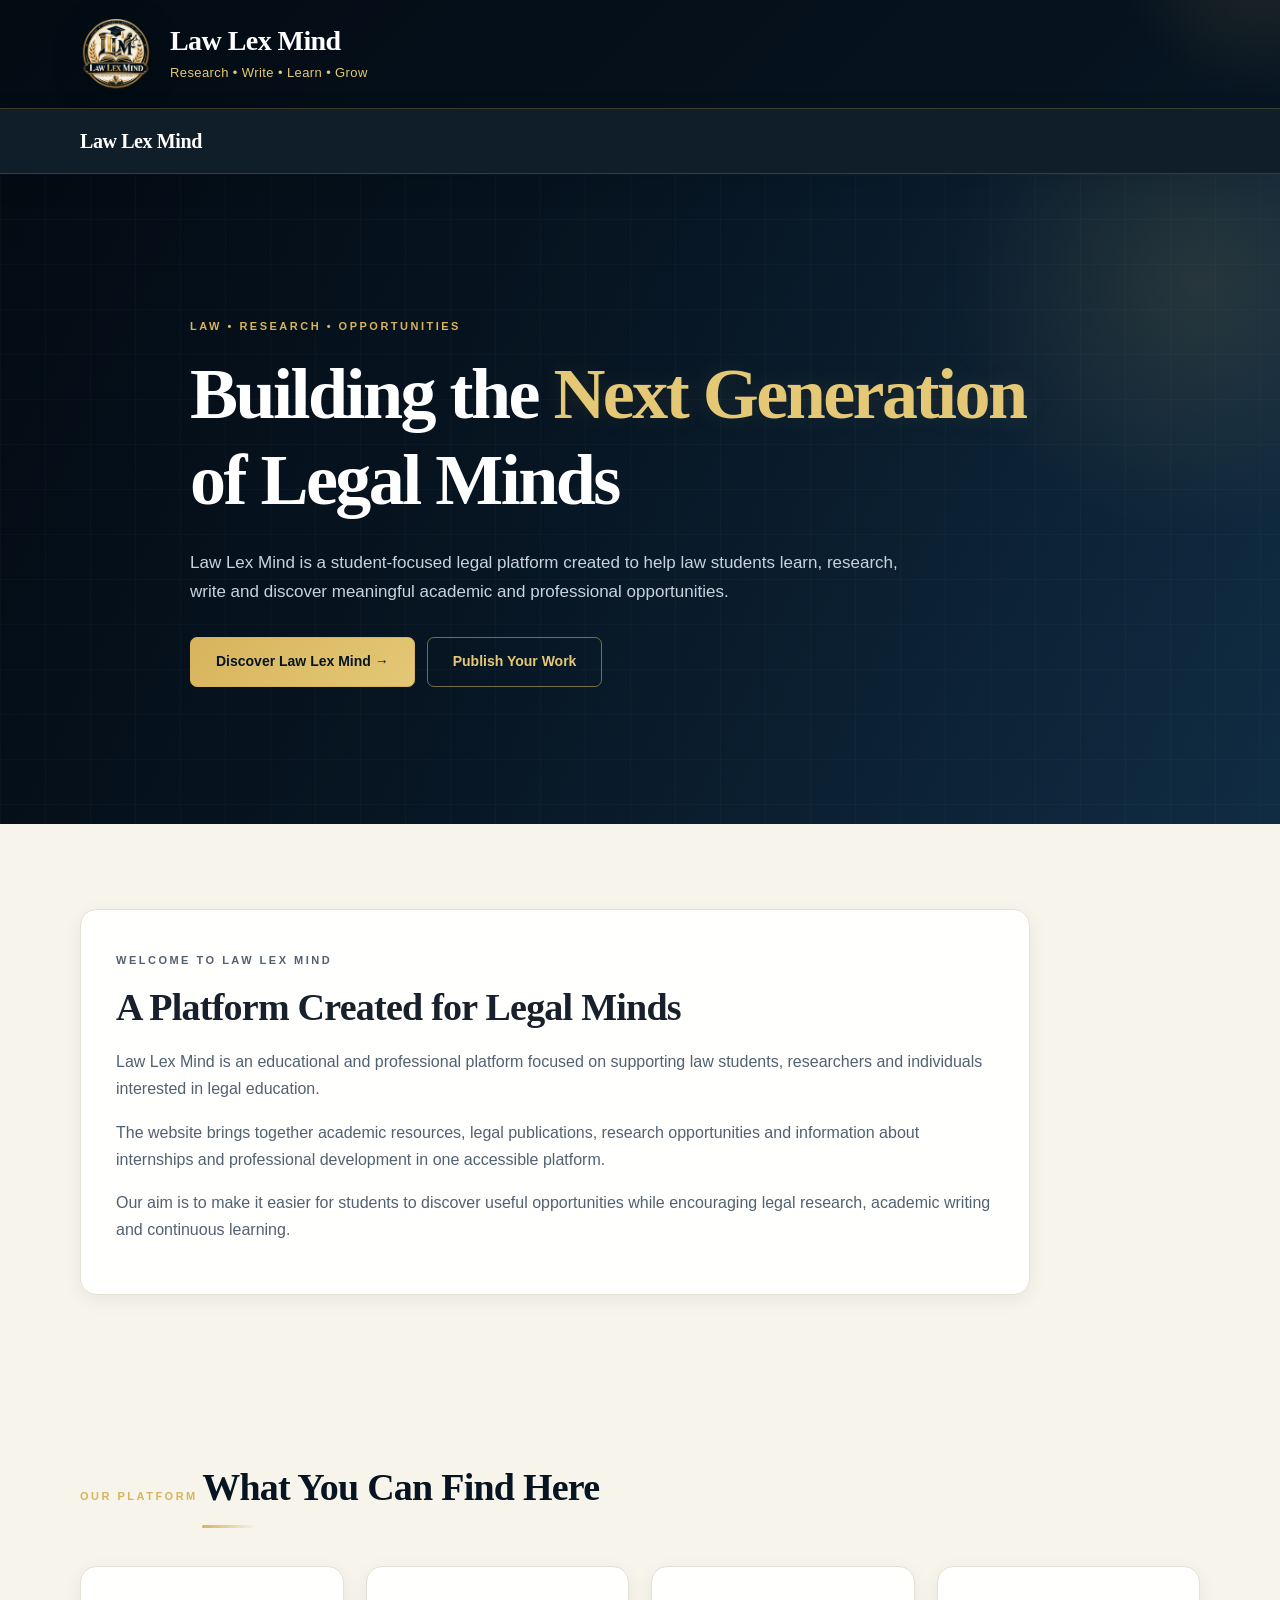
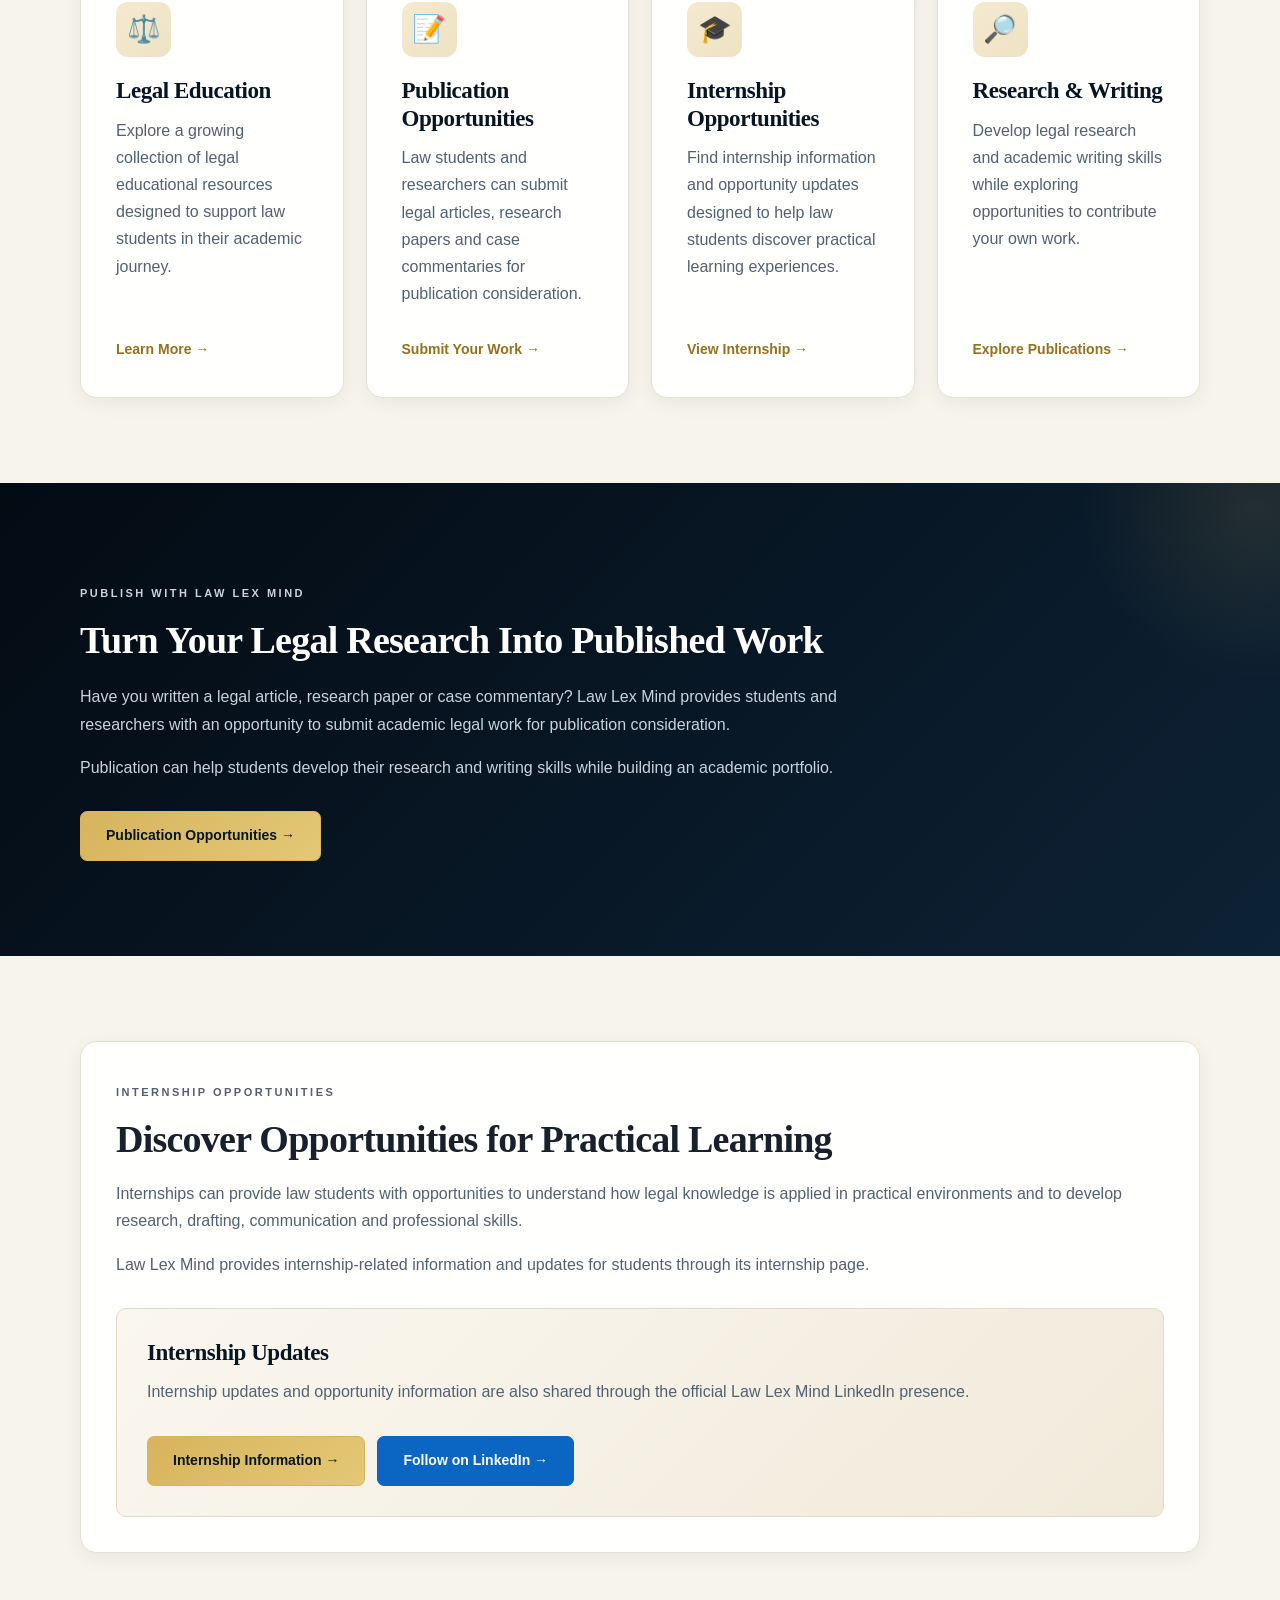
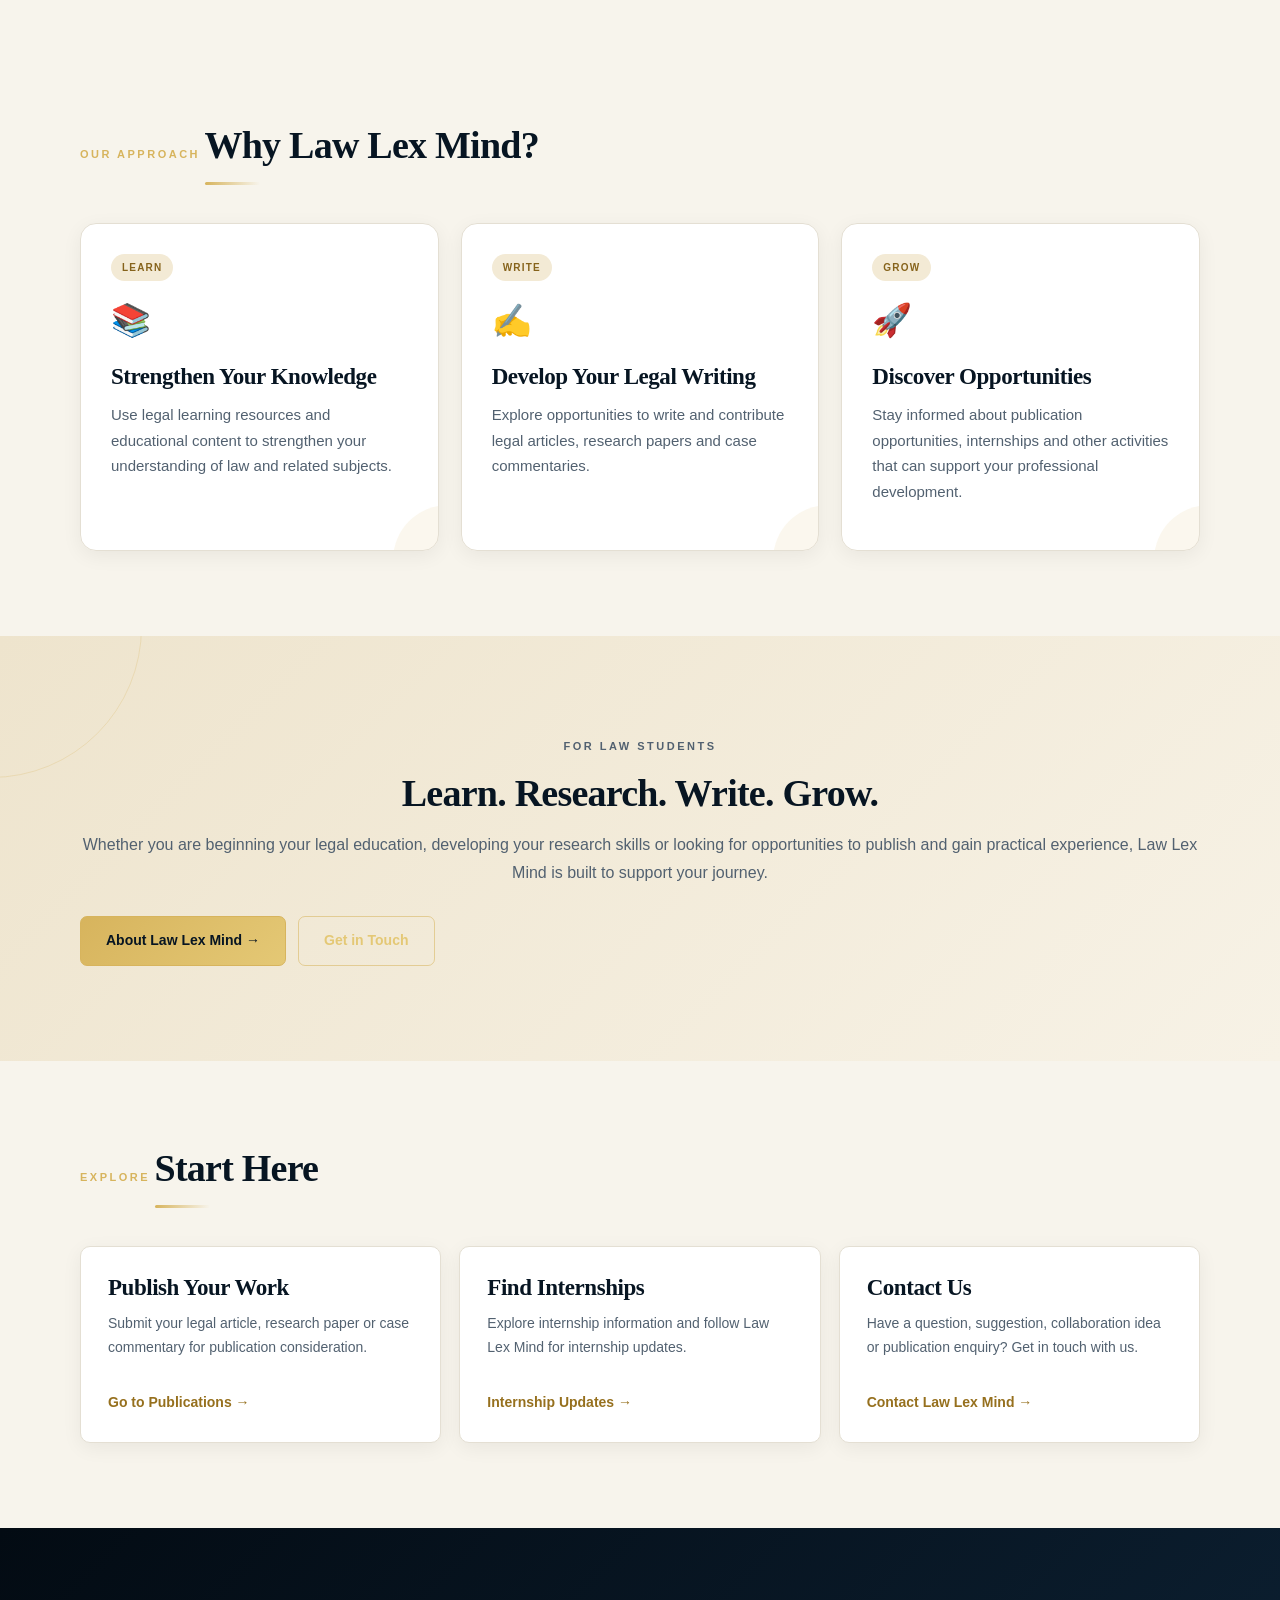
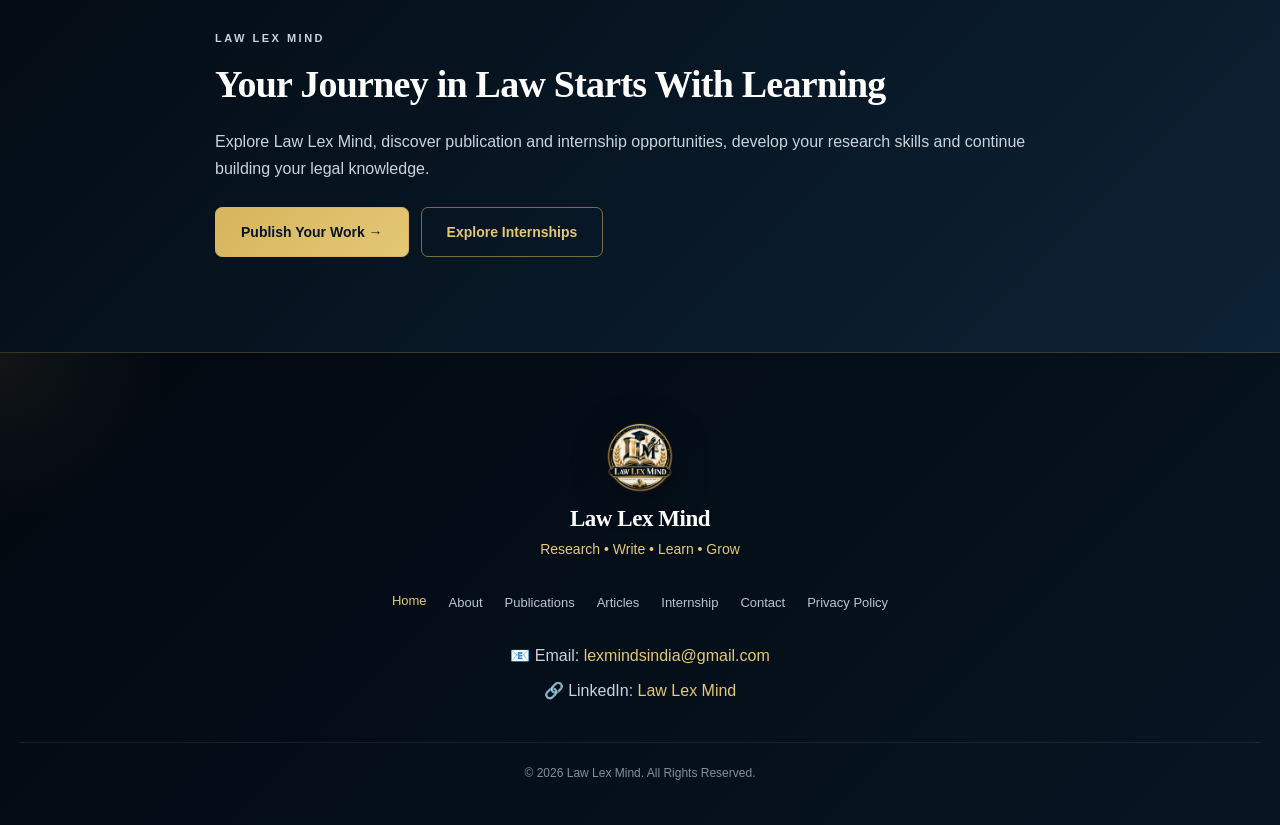
==== commit c3dc4b30: "Update print statement from 'Hello' to 'Goodbye'" ====
--- a/index.html
+++ b/index.html
@@ -1,30 +1,23 @@
 <!DOCTYPE html>
-
 <html lang="en">
 
 <head>
 
   <meta charset="UTF-8">
 
-<meta name="viewport"
-     content="width=device-width, initial-scale=1.0">
-
-  <title>LexMinds India | Law Notes, Legal Articles, Research & Internships</title>
-
-<meta name="description"
-     content="LexMinds India is a student-focused legal education platform providing law notes, legal articles, case law analysis, research resources, publication opportunities, internships and academic resources for law students.">
-
-<meta name="keywords"
-     content="LexMinds India, law notes, BALLB notes, legal articles, legal research, case laws, law internships, legal publications, research papers, case commentary, law students">
-
-<meta name="author"
-     content="LexMinds India">
-
-<meta name="robots"
-     content="index, follow">
-
-  <link rel="canonical"
-        href="https://adityasharmanew65-blip.github.io/">
+  <meta name="viewport"
+        content="width=device-width, initial-scale=1.0">
+
+  <title>Law Lex Mind | Legal Education, Publications & Opportunities</title>
+
+  <meta name="description"
+        content="Law Lex Mind is a student-focused legal education platform providing legal resources, publication opportunities, internship information, research guidance and opportunities for law students.">
+
+  <meta name="keywords"
+        content="Law Lex Mind, law students, legal education, legal research, legal publications, law internships, law students opportunities, legal articles">
+
+  <meta name="author"
+        content="Law Lex Mind">
 
   <link rel="icon"
         type="image/png"
@@ -35,1469 +28,884 @@
 
 </head>
 
+
 <body>
 
-<!-- =====================================================
-     TOP HEADER
+
+<!-- =====================================================
+     HEADER
 ===================================================== -->
 
 <header class="site-header">
 
   <div class="logo-area">
 
-```
-<img
-  src="logo.png"
-  alt="LexMinds India Logo"
-  class="site-logo">
-
-<div class="brand-text">
-
-  <h1>
-    LexMinds India
-  </h1>
-
-  <p>
-    Research • Write • Learn • Grow
+    <img
+      src="logo.png"
+      alt="Law Lex Mind Logo"
+      class="site-logo">
+
+    <div class="brand-text">
+
+      <h1>
+        Law Lex Mind
+      </h1>
+
+      <p>
+        Research • Write • Learn • Grow
+      </p>
+
+    </div>
+
+  </div>
+
+</header>
+
+
+<!-- =====================================================
+     NAVIGATION
+===================================================== -->
+
+<nav class="main-navigation">
+
+  <div class="nav-inner">
+
+    <div class="nav-brand">
+
+      <a href="index.html">
+        Law Lex Mind
+      </a>
+
+    </div>
+
+
+    <div class="nav-links">
+
+      <a href="index.html" class="active">
+        Home
+      </a>
+
+      <a href="about.html">
+        About
+      </a>
+
+      <a href="publications.html">
+        Publications
+      </a>
+
+      <a href="articles.html">
+        Articles
+      </a>
+
+      <a href="internship.html">
+        Internship
+      </a>
+
+      <a href="contact.html">
+        Contact
+      </a>
+
+    </div>
+
+  </div>
+
+</nav>
+
+
+<!-- =====================================================
+     HERO
+===================================================== -->
+
+<section class="hero">
+
+  <div class="hero-content">
+
+    <p class="hero-tag">
+      LAW • RESEARCH • OPPORTUNITIES
+    </p>
+
+    <h2>
+
+      Building the
+      <span>Next Generation</span>
+      of Legal Minds
+
+    </h2>
+
+    <p class="hero-text">
+
+      Law Lex Mind is a student-focused legal platform
+      created to help law students learn, research,
+      write and discover meaningful academic and
+      professional opportunities.
+
+    </p>
+
+
+    <div class="hero-buttons">
+
+      <a
+        href="about.html"
+        class="btn">
+
+        Discover Law Lex Mind →
+
+      </a>
+
+      <a
+        href="publications.html"
+        class="btn secondary-btn">
+
+        Publish Your Work
+
+      </a>
+
+    </div>
+
+  </div>
+
+</section>
+
+
+<!-- =====================================================
+     INTRODUCTION
+===================================================== -->
+
+<section class="container">
+
+  <div class="card intro-card">
+
+    <p class="small-heading">
+      WELCOME TO LAW LEX MIND
+    </p>
+
+    <h2>
+      A Platform Created for Legal Minds
+    </h2>
+
+    <p>
+
+      Law Lex Mind is an educational and professional
+      platform focused on supporting law students,
+      researchers and individuals interested in legal
+      education.
+
+    </p>
+
+    <p>
+
+      The website brings together academic resources,
+      legal publications, research opportunities and
+      information about internships and professional
+      development in one accessible platform.
+
+    </p>
+
+    <p>
+
+      Our aim is to make it easier for students to
+      discover useful opportunities while encouraging
+      legal research, academic writing and continuous
+      learning.
+
+    </p>
+
+  </div>
+
+</section>
+
+
+<!-- =====================================================
+     WHAT LAW LEX MIND OFFERS
+===================================================== -->
+
+<section class="container">
+
+  <div class="section-heading">
+
+    <p class="small-heading">
+      OUR PLATFORM
+    </p>
+
+    <h2>
+      What You Can Find Here
+    </h2>
+
+  </div>
+
+
+  <div class="feature-grid">
+
+
+    <!-- EDUCATION -->
+
+    <div class="card feature-card">
+
+      <div class="feature-icon">
+        ⚖️
+      </div>
+
+      <h3>
+        Legal Education
+      </h3>
+
+      <p>
+
+        Explore a growing collection of legal
+        educational resources designed to support
+        law students in their academic journey.
+
+      </p>
+
+      <a
+        href="about.html"
+        class="article-link">
+
+        Learn More →
+
+      </a>
+
+    </div>
+
+
+    <!-- PUBLICATIONS -->
+
+    <div class="card feature-card">
+
+      <div class="feature-icon">
+        📝
+      </div>
+
+      <h3>
+        Publication Opportunities
+      </h3>
+
+      <p>
+
+        Law students and researchers can submit
+        legal articles, research papers and case
+        commentaries for publication consideration.
+
+      </p>
+
+      <a
+        href="publications.html"
+        class="article-link">
+
+        Submit Your Work →
+
+      </a>
+
+    </div>
+
+
+    <!-- INTERNSHIPS -->
+
+    <div class="card feature-card">
+
+      <div class="feature-icon">
+        🎓
+      </div>
+
+      <h3>
+        Internship Opportunities
+      </h3>
+
+      <p>
+
+        Find internship information and opportunity
+        updates designed to help law students discover
+        practical learning experiences.
+
+      </p>
+
+      <a
+        href="internship.html"
+        class="article-link">
+
+        View Internship →
+
+      </a>
+
+    </div>
+
+
+    <!-- RESEARCH -->
+
+    <div class="card feature-card">
+
+      <div class="feature-icon">
+        🔎
+      </div>
+
+      <h3>
+        Research & Writing
+      </h3>
+
+      <p>
+
+        Develop legal research and academic writing
+        skills while exploring opportunities to
+        contribute your own work.
+
+      </p>
+
+      <a
+        href="publications.html"
+        class="article-link">
+
+        Explore Publications →
+
+      </a>
+
+    </div>
+
+  </div>
+
+</section>
+
+
+<!-- =====================================================
+     PUBLICATION SECTION
+===================================================== -->
+
+<section class="dark-section">
+
+  <div class="container">
+
+    <div class="purpose-content">
+
+      <p class="small-heading">
+        PUBLISH WITH LAW LEX MIND
+      </p>
+
+      <h2>
+        Turn Your Legal Research Into Published Work
+      </h2>
+
+      <p>
+
+        Have you written a legal article, research paper
+        or case commentary?
+
+        Law Lex Mind provides students and researchers
+        with an opportunity to submit academic legal
+        work for publication consideration.
+
+      </p>
+
+      <p>
+
+        Publication can help students develop their
+        research and writing skills while building an
+        academic portfolio.
+
+      </p>
+
+
+      <div class="hero-buttons">
+
+        <a
+          href="publications.html"
+          class="btn">
+
+          Publication Opportunities →
+
+        </a>
+
+      </div>
+
+    </div>
+
+  </div>
+
+</section>
+
+
+<!-- =====================================================
+     INTERNSHIP SECTION
+===================================================== -->
+
+<section class="container">
+
+  <div class="card">
+
+    <p class="small-heading">
+      INTERNSHIP OPPORTUNITIES
+    </p>
+
+    <h2>
+      Discover Opportunities for Practical Learning
+    </h2>
+
+    <p>
+
+      Internships can provide law students with
+      opportunities to understand how legal knowledge
+      is applied in practical environments and to
+      develop research, drafting, communication and
+      professional skills.
+
+    </p>
+
+    <p>
+
+      Law Lex Mind provides internship-related
+      information and updates for students through
+      its internship page.
+
+    </p>
+
+
+    <div class="submission-box">
+
+      <h3>
+        Internship Updates
+      </h3>
+
+      <p>
+
+        Internship updates and opportunity information
+        are also shared through the official Law Lex Mind
+        LinkedIn presence.
+
+      </p>
+
+      <div class="hero-buttons">
+
+        <a
+          href="internship.html"
+          class="btn">
+
+          Internship Information →
+
+        </a>
+
+        <a
+          href="https://www.linkedin.com/company/legal-school-notes/"
+          target="_blank"
+          rel="noopener noreferrer"
+          class="btn linkedin-btn">
+
+          Follow on LinkedIn →
+
+        </a>
+
+      </div>
+
+    </div>
+
+  </div>
+
+</section>
+
+
+<!-- =====================================================
+     WHY LAW LEX MIND
+===================================================== -->
+
+<section class="container">
+
+  <div class="section-heading">
+
+    <p class="small-heading">
+      OUR APPROACH
+    </p>
+
+    <h2>
+      Why Law Lex Mind?
+    </h2>
+
+  </div>
+
+
+  <div class="article-grid">
+
+
+    <div class="article-card">
+
+      <span class="article-category">
+        LEARN
+      </span>
+
+      <div class="article-icon">
+        📚
+      </div>
+
+      <h3>
+        Strengthen Your Knowledge
+      </h3>
+
+      <p>
+
+        Use legal learning resources and educational
+        content to strengthen your understanding of
+        law and related subjects.
+
+      </p>
+
+    </div>
+
+
+    <div class="article-card">
+
+      <span class="article-category">
+        WRITE
+      </span>
+
+      <div class="article-icon">
+        ✍️
+      </div>
+
+      <h3>
+        Develop Your Legal Writing
+      </h3>
+
+      <p>
+
+        Explore opportunities to write and contribute
+        legal articles, research papers and case
+        commentaries.
+
+      </p>
+
+    </div>
+
+
+    <div class="article-card">
+
+      <span class="article-category">
+        GROW
+      </span>
+
+      <div class="article-icon">
+        🚀
+      </div>
+
+      <h3>
+        Discover Opportunities
+      </h3>
+
+      <p>
+
+        Stay informed about publication opportunities,
+        internships and other activities that can
+        support your professional development.
+
+      </p>
+
+    </div>
+
+  </div>
+
+</section>
+
+
+<!-- =====================================================
+     STUDENT COMMUNITY
+===================================================== -->
+
+<section class="cta-section">
+
+  <div class="container">
+
+    <p class="small-heading">
+      FOR LAW STUDENTS
+    </p>
+
+    <h2>
+      Learn. Research. Write. Grow.
+    </h2>
+
+    <p>
+
+      Whether you are beginning your legal education,
+      developing your research skills or looking for
+      opportunities to publish and gain practical
+      experience, Law Lex Mind is built to support
+      your journey.
+
+    </p>
+
+    <div class="hero-buttons">
+
+      <a
+        href="about.html"
+        class="btn">
+
+        About Law Lex Mind →
+
+      </a>
+
+      <a
+        href="contact.html"
+        class="btn secondary-btn">
+
+        Get in Touch
+
+      </a>
+
+    </div>
+
+  </div>
+
+</section>
+
+
+<!-- =====================================================
+     QUICK LINKS
+===================================================== -->
+
+<section class="container">
+
+  <div class="section-heading">
+
+    <p class="small-heading">
+      EXPLORE
+    </p>
+
+    <h2>
+      Start Here
+    </h2>
+
+  </div>
+
+
+  <div class="publication-info">
+
+
+    <div class="publication-info-box">
+
+      <h3>
+        Publish Your Work
+      </h3>
+
+      <p>
+
+        Submit your legal article, research paper or
+        case commentary for publication consideration.
+
+      </p>
+
+      <a
+        href="publications.html"
+        class="article-link">
+
+        Go to Publications →
+
+      </a>
+
+    </div>
+
+
+    <div class="publication-info-box">
+
+      <h3>
+        Find Internships
+      </h3>
+
+      <p>
+
+        Explore internship information and follow
+        Law Lex Mind for internship updates.
+
+      </p>
+
+      <a
+        href="internship.html"
+        class="article-link">
+
+        Internship Updates →
+
+      </a>
+
+    </div>
+
+
+    <div class="publication-info-box">
+
+      <h3>
+        Contact Us
+      </h3>
+
+      <p>
+
+        Have a question, suggestion, collaboration idea
+        or publication enquiry? Get in touch with us.
+
+      </p>
+
+      <a
+        href="contact.html"
+        class="article-link">
+
+        Contact Law Lex Mind →
+
+      </a>
+
+    </div>
+
+
+  </div>
+
+</section>
+
+
+<!-- =====================================================
+     FINAL CTA
+===================================================== -->
+
+<section class="policy-contact">
+
+  <div class="contact-content">
+
+    <p class="small-heading">
+      LAW LEX MIND
+    </p>
+
+    <h2>
+      Your Journey in Law Starts With Learning
+    </h2>
+
+    <p>
+
+      Explore Law Lex Mind, discover publication and
+      internship opportunities, develop your research
+      skills and continue building your legal knowledge.
+
+    </p>
+
+    <div class="hero-buttons">
+
+      <a
+        href="publications.html"
+        class="btn">
+
+        Publish Your Work →
+
+      </a>
+
+      <a
+        href="internship.html"
+        class="btn secondary-btn">
+
+        Explore Internships
+
+      </a>
+
+    </div>
+
+  </div>
+
+</section>
+
+
+<!-- =====================================================
+     FOOTER
+===================================================== -->
+
+<footer class="site-footer">
+
+
+  <div class="footer-logo">
+
+    <img
+      src="logo.png"
+      alt="Law Lex Mind Logo"
+      class="footer-logo-img">
+
+    <h3>
+      Law Lex Mind
+    </h3>
+
+    <p>
+      Research • Write • Learn • Grow
+    </p>
+
+  </div>
+
+
+  <div class="footer-links">
+
+    <a
+      href="index.html"
+      class="active">
+
+      Home
+
+    </a>
+
+    <a href="about.html">
+      About
+    </a>
+
+    <a href="publications.html">
+      Publications
+    </a>
+
+    <a href="articles.html">
+      Articles
+    </a>
+
+    <a href="internship.html">
+      Internship
+    </a>
+
+    <a href="contact.html">
+      Contact
+    </a>
+
+    <a href="policy.html">
+      Privacy Policy
+    </a>
+
+  </div>
+
+
+  <div class="footer-contact">
+
+    <p>
+
+      📧 Email:
+
+      <a href="mailto:lexmindsindia@gmail.com">
+
+        lexmindsindia@gmail.com
+
+      </a>
+
+    </p>
+
+
+    <p>
+
+      🔗 LinkedIn:
+
+      <a
+        href="https://www.linkedin.com/company/legal-school-notes/"
+        target="_blank"
+        rel="noopener noreferrer">
+
+        Law Lex Mind
+
+      </a>
+
+    </p>
+
+  </div>
+
+
+  <p class="copyright">
+
+    © 2026 Law Lex Mind.
+    All Rights Reserved.
+
   </p>
 
-</div>
-```
-
-  </div>
-
-</header>
-
-<!-- =====================================================
-     FULL NAVIGATION
-===================================================== -->
-
-<nav class="main-navigation">
-
-  <div class="nav-inner">
-
-```
-<div class="nav-brand">
-
-  <a href="index.html">
-    LexMinds India
-  </a>
-
-</div>
-
-<div class="nav-links">
-
-  <a href="index.html" class="active">
-    Home
-  </a>
-
-  <a href="about.html">
-    About
-  </a>
-
-  <a href="publications.html">
-    Publications
-  </a>
-
-  <a href="notes.html">
-    Notes
-  </a>
-
-  <a href="articles.html">
-    Articles
-  </a>
-
-  <a href="internship.html">
-    Internship
-  </a>
-
-  <a href="contact.html">
-    Contact
-  </a>
-
-</div>
-```
-
-  </div>
-
-</nav>
-
-<!-- =====================================================
-     HERO SECTION
-===================================================== -->
-
-<section class="hero">
-
-  <div class="hero-content">
-
-```
-<p class="hero-tag">
-  LAW • RESEARCH • EDUCATION
-</p>
-
-<h2>
-  Empowering the
-  <span>Next Generation</span>
-  of Legal Minds
-</h2>
-
-<p class="hero-text">
-
-  LexMinds India is a student-focused legal education
-  and research platform created to help law students
-  learn, research, write and discover opportunities.
-
-  Explore law notes, legal articles, case laws,
-  research resources, publications and internships
-  through one academic platform.
-
-</p>
-
-
-<div class="hero-buttons">
-
-  <a
-    href="notes.html"
-    class="btn">
-
-    Explore Law Notes →
-
-  </a>
-
-  <a
-    href="articles.html"
-    class="btn secondary-btn">
-
-    Read Legal Articles →
-
-  </a>
-
-</div>
-```
-
-  </div>
-
-</section>
-
-<!-- =====================================================
-     INTRODUCTION
-===================================================== -->
-
-<section class="container">
-
-  <div class="card intro-card">
-
-```
-<p class="small-heading">
-  ABOUT LEXMINDS INDIA
-</p>
-
-<h2>
-  A Legal Learning & Research Platform
-</h2>
-
-<p>
-
-  LexMinds India is an academic platform designed
-  for law students and aspiring legal researchers.
-
-  The platform brings together study materials,
-  legal articles, case law analysis, research
-  resources, publication opportunities and
-  internship information.
-
-</p>
-
-<p>
-
-  Our objective is to make legal education more
-  accessible while encouraging students to develop
-  legal research, analytical and legal writing skills.
-
-</p>
-
-<p>
-
-  Whether you are preparing for examinations,
-  researching a legal topic, writing an article,
-  looking for publication opportunities or searching
-  for internship updates, LexMinds India provides
-  a central place to explore these resources.
-
-</p>
-
-
-<div class="hero-buttons">
-
-  <a
-    href="about.html"
-    class="btn">
-
-    Learn More About Us →
-
-  </a>
-
-</div>
-```
-
-  </div>
-
-</section>
-
-<!-- =====================================================
-     MAIN FEATURES
-===================================================== -->
-
-<section class="container">
-
-  <div class="section-heading">
-
-```
-<p class="small-heading">
-  EXPLORE THE PLATFORM
-</p>
-
-<h2>
-  Everything for Your Legal Learning Journey
-</h2>
-```
-
-  </div>
-
-  <div class="feature-grid">
-
-```
-<!-- NOTES -->
-
-<div class="card feature-card">
-
-  <div class="feature-icon">
-    📚
-  </div>
-
-  <h3>
-    Law Notes & Study Materials
-  </h3>
-
-  <p>
-
-    Access structured law notes and academic
-    materials covering important subjects,
-    concepts, legal provisions, case laws and
-    examination-oriented topics.
-
-  </p>
-
-  <a
-    href="notes.html"
-    class="article-link">
-
-    Explore Law Notes →
-
-  </a>
-
-</div>
-
-
-<!-- ARTICLES -->
-
-<div class="card feature-card">
-
-  <div class="feature-icon">
-    ⚖️
-  </div>
-
-  <h3>
-    Legal Articles
-  </h3>
-
-  <p>
-
-    Explore legal articles dealing with legal
-    concepts, contemporary legal issues,
-    important judgments, doctrines and
-    developments in law.
-
-  </p>
-
-  <a
-    href="articles.html"
-    class="article-link">
-
-    Explore Articles →
-
-  </a>
-
-</div>
-
-
-<!-- PUBLICATIONS -->
-
-<div class="card feature-card">
-
-  <div class="feature-icon">
-    📝
-  </div>
-
-  <h3>
-    Publication Opportunities
-  </h3>
-
-  <p>
-
-    Law students and researchers can submit
-    legal articles, research papers and
-    case commentaries for publication
-    consideration.
-
-  </p>
-
-  <a
-    href="publications.html"
-    class="article-link">
-
-    Publication Opportunities →
-
-  </a>
-
-</div>
-
-
-<!-- INTERNSHIP -->
-
-<div class="card feature-card">
-
-  <div class="feature-icon">
-    🎓
-  </div>
-
-  <h3>
-    Internships & Opportunities
-  </h3>
-
-  <p>
-
-    Find internship information, student
-    opportunities, application guidance and
-    internship updates relevant to law students.
-
-  </p>
-
-  <a
-    href="internship.html"
-    class="article-link">
-
-    View Internship Updates →
-
-  </a>
-
-</div>
-```
-
-  </div>
-
-</section>
-
-<!-- =====================================================
-     LAW SUBJECTS
-===================================================== -->
-
-<section class="container">
-
-  <div class="section-heading">
-
-```
-<p class="small-heading">
-  STUDY MATERIAL
-</p>
-
-<h2>
-  Explore Important Law Subjects
-</h2>
-
-<p>
-
-  Study important subjects and topics through
-  structured academic resources.
-
-</p>
-```
-
-  </div>
-
-  <div class="article-grid">
-
-```
-<!-- CONTRACT -->
-
-<div class="article-card">
-
-  <span class="article-category">
-    CONTRACT LAW
-  </span>
-
-  <div class="article-icon">
-    ⚖️
-  </div>
-
-  <h3>
-    Indian Contract Act
-  </h3>
-
-  <p>
-
-    Formation of contract, essentials of a valid
-    contract, performance, breach, damages,
-    remedies and important provisions.
-
-  </p>
-
-  <a
-    href="notes.html"
-    class="article-link">
-
-    Study Contract Law →
-
-  </a>
-
-</div>
-
-
-<!-- TORT -->
-
-<div class="article-card">
-
-  <span class="article-category">
-    TORT LAW
-  </span>
-
-  <div class="article-icon">
-    ⚖️
-  </div>
-
-  <h3>
-    Law of Torts
-  </h3>
-
-  <p>
-
-    Negligence, nuisance, defamation, strict
-    liability, absolute liability and important
-    tort law principles and cases.
-
-  </p>
-
-  <a
-    href="notes.html"
-    class="article-link">
-
-    Study Tort Law →
-
-  </a>
-
-</div>
-
-
-<!-- CONSTITUTION -->
-
-<div class="article-card">
-
-  <span class="article-category">
-    CONSTITUTIONAL LAW
-  </span>
-
-  <div class="article-icon">
-    🏛️
-  </div>
-
-  <h3>
-    Constitutional Law
-  </h3>
-
-  <p>
-
-    Fundamental rights, constitutional principles,
-    judicial review, constitutional doctrines and
-    important constitutional judgments.
-
-  </p>
-
-  <a
-    href="notes.html"
-    class="article-link">
-
-    Study Constitutional Law →
-
-  </a>
-
-</div>
-
-
-<!-- CRIMINAL LAW -->
-
-<div class="article-card">
-
-  <span class="article-category">
-    CRIMINAL LAW
-  </span>
-
-  <div class="article-icon">
-    ⚖️
-  </div>
-
-  <h3>
-    Criminal Law
-  </h3>
-
-  <p>
-
-    Important criminal law concepts, offences,
-    criminal liability, procedure and
-    relevant legal principles.
-
-  </p>
-
-  <a
-    href="notes.html"
-    class="article-link">
-
-    Study Criminal Law →
-
-  </a>
-
-</div>
-
-
-<!-- SOCIOLOGY -->
-
-<div class="article-card">
-
-  <span class="article-category">
-    SOCIOLOGY
-  </span>
-
-  <div class="article-icon">
-    👥
-  </div>
-
-  <h3>
-    Sociology
-  </h3>
-
-  <p>
-
-    Social groups, social structure, socialisation,
-    social change, social stratification and
-    important sociological concepts.
-
-  </p>
-
-  <a
-    href="notes.html"
-    class="article-link">
-
-    Explore Sociology →
-
-  </a>
-
-</div>
-
-
-<!-- POLITICAL SCIENCE -->
-
-<div class="article-card">
-
-  <span class="article-category">
-    POLITICAL SCIENCE
-  </span>
-
-  <div class="article-icon">
-    🏛️
-  </div>
-
-  <h3>
-    Political Science
-  </h3>
-
-  <p>
-
-    Political theory, approaches to political
-    science, behaviouralism, post-behaviouralism,
-    political institutions and important thinkers.
-
-  </p>
-
-  <a
-    href="notes.html"
-    class="article-link">
-
-    Explore Political Science →
-
-  </a>
-
-</div>
-```
-
-  </div>
-
-</section>
-
-<!-- =====================================================
-     LEGAL ARTICLES SECTION
-===================================================== -->
-
-<section class="container">
-
-  <div class="section-heading">
-
-```
-<p class="small-heading">
-  LEGAL KNOWLEDGE
-</p>
-
-<h2>
-  Featured Legal Topics
-</h2>
-
-<p>
-
-  Explore important legal topics and case-law
-  based resources available through LexMinds India.
-
-</p>
-```
-
-  </div>
-
-  <div class="article-list">
-
-```
-<!-- NEGLIGENCE -->
-
-<div class="article-list-item">
-
-  <div>
-
-    <span class="article-category">
-      TORT LAW
-    </span>
-
-    <h3>
-      Negligence
-    </h3>
-
-    <p>
-      Meaning, essentials, duty of care,
-      breach and important case laws.
-    </p>
-
-  </div>
-
-  <a
-    href="articles.html"
-    class="btn">
-
-    Read →
-
-  </a>
-
-</div>
-
-
-<!-- STRICT LIABILITY -->
-
-<div class="article-list-item">
-
-  <div>
-
-    <span class="article-category">
-      TORT LAW
-    </span>
-
-    <h3>
-      Strict Liability
-    </h3>
-
-    <p>
-      The rule in Rylands v Fletcher and
-      its important legal principles.
-    </p>
-
-  </div>
-
-  <a
-    href="articles.html"
-    class="btn">
-
-    Read →
-
-  </a>
-
-</div>
-
-
-<!-- ABSOLUTE LIABILITY -->
-
-<div class="article-list-item">
-
-  <div>
-
-    <span class="article-category">
-      TORT LAW
-    </span>
-
-    <h3>
-      Absolute Liability
-    </h3>
-
-    <p>
-      The Indian principle of absolute liability
-      for hazardous and inherently dangerous activities.
-    </p>
-
-  </div>
-
-  <a
-    href="articles.html"
-    class="btn">
-
-    Read →
-
-  </a>
-
-</div>
-
-
-<!-- DEFAMATION -->
-
-<div class="article-list-item">
-
-  <div>
-
-    <span class="article-category">
-      TORT LAW
-    </span>
-
-    <h3>
-      Defamation
-    </h3>
-
-    <p>
-      Meaning, essentials, defences and
-      important case laws relating to defamation.
-    </p>
-
-  </div>
-
-  <a
-    href="articles.html"
-    class="btn">
-
-    Read →
-
-  </a>
-
-</div>
-
-
-<!-- NUISANCE -->
-
-<div class="article-list-item">
-
-  <div>
-
-    <span class="article-category">
-      TORT LAW
-    </span>
-
-    <h3>
-      Nuisance
-    </h3>
-
-    <p>
-      Public and private nuisance and
-      important principles of nuisance law.
-    </p>
-
-  </div>
-
-  <a
-    href="articles.html"
-    class="btn">
-
-    Read →
-
-  </a>
-
-</div>
-
-
-<!-- PERFORMANCE -->
-
-<div class="article-list-item">
-
-  <div>
-
-    <span class="article-category">
-      CONTRACT LAW
-    </span>
-
-    <h3>
-      Performance of Contract
-    </h3>
-
-    <p>
-      Important principles governing performance
-      of contracts under Indian contract law.
-    </p>
-
-  </div>
-
-  <a
-    href="articles.html"
-    class="btn">
-
-    Read →
-
-  </a>
-
-</div>
-```
-
-  </div>
-
-</section>
-
-<!-- =====================================================
-     PUBLICATION OPPORTUNITY
-===================================================== -->
-
-<section class="dark-section">
-
-  <div class="container">
-
-```
-<div class="purpose-content">
-
-  <p class="small-heading">
-    PUBLICATION OPPORTUNITIES
-  </p>
-
-  <h2>
-    Publish Your Legal Research & Writing
-  </h2>
-
-  <p>
-
-    Have you written a legal article, research
-    paper or case commentary?
-
-    LexMinds India provides an opportunity for
-    law students and researchers to submit their
-    work for publication consideration.
-
-  </p>
-
-
-  <div class="article-grid">
-
-
-    <div class="card">
-
-      <h3>
-        Legal Articles
-      </h3>
-
-      <p>
-
-        Submit well-researched articles dealing
-        with legal concepts, contemporary issues,
-        legislation, judgments and legal developments.
-
-      </p>
-
-    </div>
-
-
-    <div class="card">
-
-      <h3>
-        Research Papers
-      </h3>
-
-      <p>
-
-        Submit original academic research dealing
-        with relevant legal and interdisciplinary
-        subjects.
-
-      </p>
-
-    </div>
-
-
-    <div class="card">
-
-      <h3>
-        Case Commentaries
-      </h3>
-
-      <p>
-
-        Analyse important judgments and explain
-        their legal significance, reasoning and
-        impact.
-
-      </p>
-
-    </div>
-
-
-  </div>
-
-
-  <div class="hero-buttons">
-
-    <a
-      href="publications.html"
-      class="btn">
-
-      Submit Your Work →
-
-    </a>
-
-  </div>
-
-</div>
-```
-
-  </div>
-
-</section>
-
-<!-- =====================================================
-     PUBLICATION GOOGLE FORM CTA
-===================================================== -->
-
-<section class="container">
-
-  <div class="card intro-card">
-
-```
-<p class="small-heading">
-  CALL FOR SUBMISSIONS
-</p>
-
-<h2>
-  Submit Your Article for Publication
-</h2>
-
-<p>
-
-  If you have prepared a legal article,
-  research paper or case commentary and would
-  like to submit it for publication consideration,
-  visit the Publications page.
-
-</p>
-
-<p>
-
-  The publication page contains the submission
-  information, eligibility requirements and
-  submission form.
-
-</p>
-
-<p>
-
-  <strong>
-    Important:
-  </strong>
-
-  The exact Google Form URL will be added to
-  the Publications page so that submissions
-  are directed to the correct form.
-
-</p>
-
-
-<div class="hero-buttons">
-
-  <a
-    href="publications.html"
-    class="btn">
-
-    Publication Submission Form →
-
-  </a>
-
-</div>
-```
-
-  </div>
-
-</section>
-
-<!-- =====================================================
-     INTERNSHIP OPPORTUNITIES
-===================================================== -->
-
-<section class="cta-section">
-
-  <div class="container">
-
-```
-<p class="small-heading">
-  STUDENT OPPORTUNITIES
-</p>
-
-<h2>
-  Internship Opportunities for Law Students
-</h2>
-
-<p>
-
-  Looking for opportunities to gain practical
-  experience, improve your legal research skills
-  and develop professional knowledge?
-
-  Visit the LexMinds India Internship page for
-  internship information and updates.
-
-</p>
-
-
-<div class="article-grid">
-
-
-  <div class="card">
-
-    <div class="feature-icon">
-      🔎
-    </div>
-
-    <h3>
-      Internship Updates
-    </h3>
-
-    <p>
-
-      Check the Internship page for new
-      opportunities and updates.
-
-    </p>
-
-  </div>
-
-
-  <div class="card">
-
-    <div class="feature-icon">
-      📑
-    </div>
-
-    <h3>
-      Application Guidance
-    </h3>
-
-    <p>
-
-      Access information that can help students
-      understand internship applications and
-      professional opportunities.
-
-    </p>
-
-  </div>
-
-
-  <div class="card">
-
-    <div class="feature-icon">
-      🎓
-    </div>
-
-    <h3>
-      Student Development
-    </h3>
-
-    <p>
-
-      Internships can provide practical exposure
-      and help students develop research,
-      drafting and professional skills.
-
-    </p>
-
-  </div>
-
-
-</div>
-
-
-<div class="hero-buttons">
-
-  <a
-    href="internship.html"
-    class="btn">
-
-    View Internship Updates →
-
-  </a>
-
-</div>
-```
-
-  </div>
-
-</section>
-
-<!-- =====================================================
-     RESEARCH & LEARNING
-===================================================== -->
-
-<section class="container">
-
-  <div class="section-heading">
-
-```
-<p class="small-heading">
-  BUILD YOUR LEGAL SKILLS
-</p>
-
-<h2>
-  Research. Write. Learn. Grow.
-</h2>
-```
-
-  </div>
-
-  <div class="feature-grid">
-
-```
-<div class="card feature-card">
-
-  <div class="feature-icon">
-    🔍
-  </div>
-
-  <h3>
-    Legal Research
-  </h3>
-
-  <p>
-
-    Develop the ability to understand legal
-    issues, identify relevant authorities and
-    analyse legal questions.
-
-  </p>
-
-</div>
-
-
-<div class="card feature-card">
-
-  <div class="feature-icon">
-    ✍️
-  </div>
-
-  <h3>
-    Legal Writing
-  </h3>
-
-  <p>
-
-    Improve your ability to communicate legal
-    concepts through structured articles,
-    research papers and case commentaries.
-
-  </p>
-
-</div>
-
-
-<div class="card feature-card">
-
-  <div class="feature-icon">
-    📖
-  </div>
-
-  <h3>
-    Academic Learning
-  </h3>
-
-  <p>
-
-    Strengthen your understanding of important
-    subjects through accessible study materials
-    and legal resources.
-
-  </p>
-
-</div>
-
-
-<div class="card feature-card">
-
-  <div class="feature-icon">
-    🚀
-  </div>
-
-  <h3>
-    Professional Growth
-  </h3>
-
-  <p>
-
-    Discover publication and internship
-    opportunities that support your academic
-    and professional development.
-
-  </p>
-
-</div>
-```
-
-  </div>
-
-</section>
-
-<!-- =====================================================
-     COMPLETE RESOURCE CTA
-===================================================== -->
-
-<section class="dark-section">
-
-  <div class="container">
-
-```
-<div class="purpose-content">
-
-  <p class="small-heading">
-    LEXMINDS INDIA
-  </p>
-
-  <h2>
-    One Platform. Multiple Opportunities.
-  </h2>
-
-  <p>
-
-    From law notes and academic materials to
-    legal articles, research, publications and
-    internship updates, LexMinds India aims to
-    provide law students with a central academic
-    resource.
-
-  </p>
-
-
-  <div class="hero-buttons">
-
-    <a
-      href="notes.html"
-      class="btn">
-
-      Explore Notes →
-
-    </a>
-
-    <a
-      href="articles.html"
-      class="btn secondary-btn">
-
-      Explore Articles →
-
-    </a>
-
-    <a
-      href="publications.html"
-      class="btn secondary-btn">
-
-      Publish Your Work →
-
-    </a>
-
-    <a
-      href="internship.html"
-      class="btn secondary-btn">
-
-      Internship Updates →
-
-    </a>
-
-  </div>
-
-</div>
-```
-
-  </div>
-
-</section>
-
-<!-- =====================================================
-     CONTACT CTA
-===================================================== -->
-
-<section class="policy-contact">
-
-  <div class="contact-content">
-
-```
-<p class="small-heading">
-  CONNECT WITH US
-</p>
-
-<h2>
-  Have a Question or Want to Contribute?
-</h2>
-
-<p>
-
-  For publication-related queries, internship
-  information, website-related questions or
-  other academic enquiries, visit our Contact page.
-
-</p>
-
-
-<div class="hero-buttons">
-
-  <a
-    href="contact.html"
-    class="btn">
-
-    Contact LexMinds India →
-
-  </a>
-
-  <a
-    href="publications.html"
-    class="btn secondary-btn">
-
-    Publication Opportunities →
-
-  </a>
-
-</div>
-```
-
-  </div>
-
-</section>
-
-<!-- =====================================================
-     FOOTER
-===================================================== -->
-
-<footer class="site-footer">
-
-  <div class="footer-logo">
-
-```
-<img
-  src="logo.png"
-  alt="LexMinds India Logo"
-  class="footer-logo-img">
-
-<h3>
-  LexMinds India
-</h3>
-
-<p>
-  Research • Write • Learn • Grow
-</p>
-```
-
-  </div>
-
-  <!-- FOOTER NAVIGATION -->
-
-  <div class="footer-links">
-
-```
-<a href="index.html">
-  Home
-</a>
-
-<a href="about.html">
-  About
-</a>
-
-<a href="publications.html">
-  Publications
-</a>
-
-<a href="notes.html">
-  Notes
-</a>
-
-<a href="articles.html">
-  Articles
-</a>
-
-<a href="internship.html">
-  Internship
-</a>
-
-<a href="contact.html">
-  Contact
-</a>
-
-<a href="policy.html">
-  Privacy Policy
-</a>
-```
-
-  </div>
-
-  <!-- CONTACT -->
-
-  <div class="footer-contact">
-
-```
-<p>
-
-  📧 Email:
-
-  <a href="mailto:lexmindsindia@gmail.com">
-    lexmindsindia@gmail.com
-  </a>
-
-</p>
-
-
-<p>
-
-  🔗 LinkedIn:
-
-  <a
-    href="https://www.linkedin.com/company/legal-school-notes/"
-    target="_blank"
-    rel="noopener noreferrer">
-
-    LexMinds India
-
-  </a>
-
-</p>
-```
-
-  </div>
-
-  <p class="copyright">
-
-```
-© 2026 LexMinds India.
-All Rights Reserved.
-```
-
-  </p>
 
 </footer>
 
+
 </body>
 
 </html>
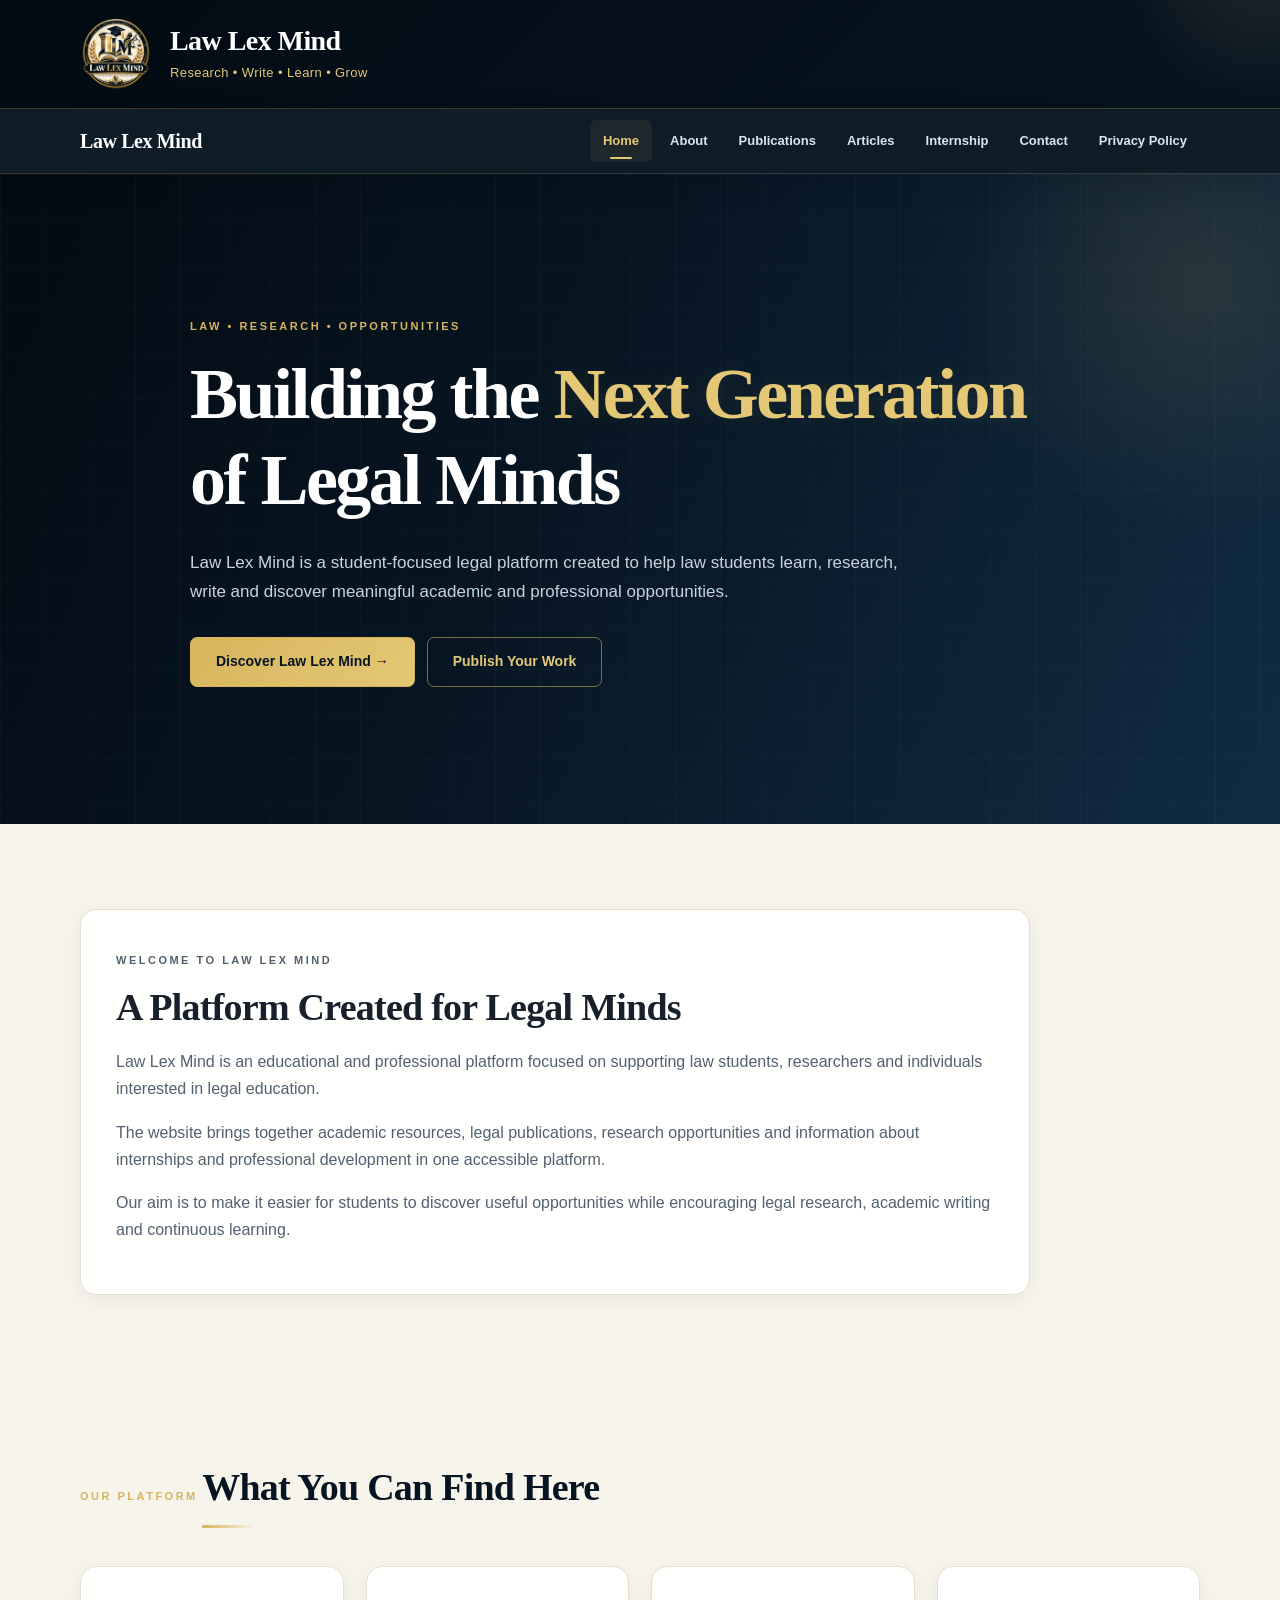
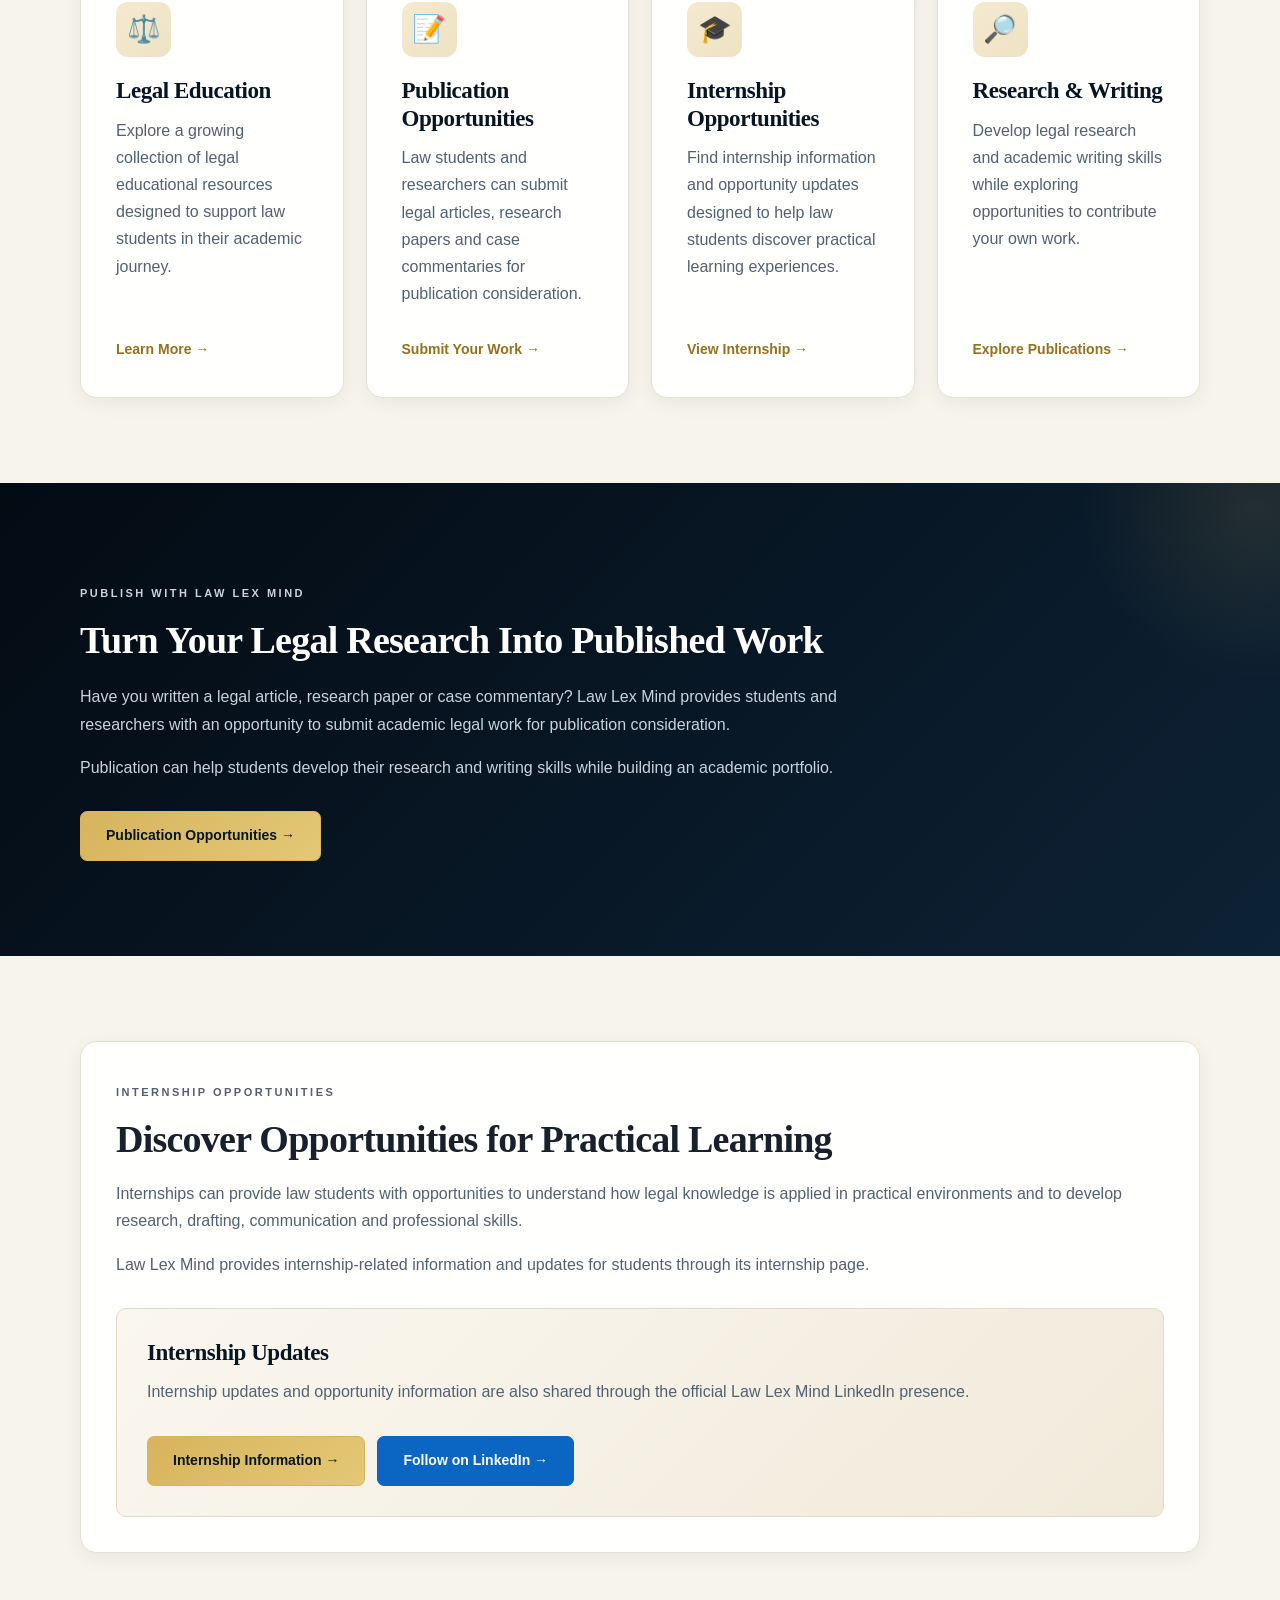
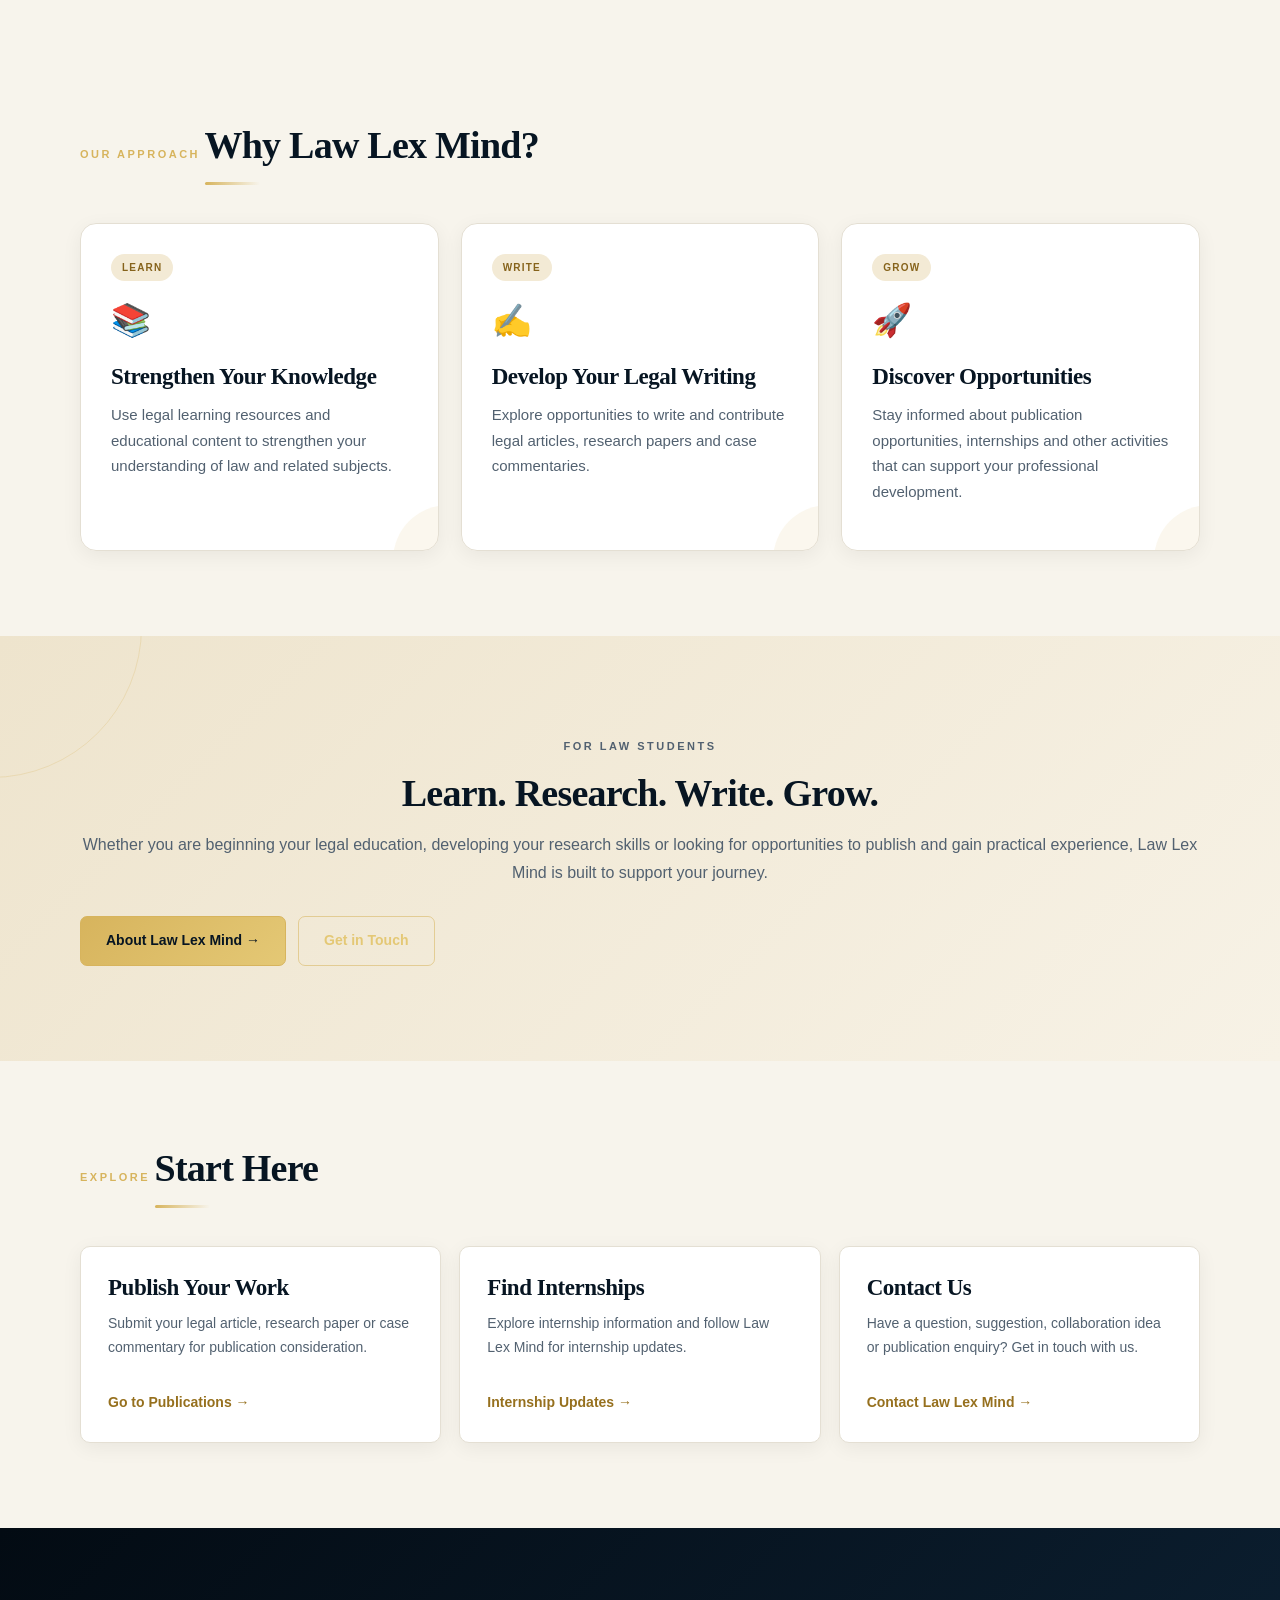
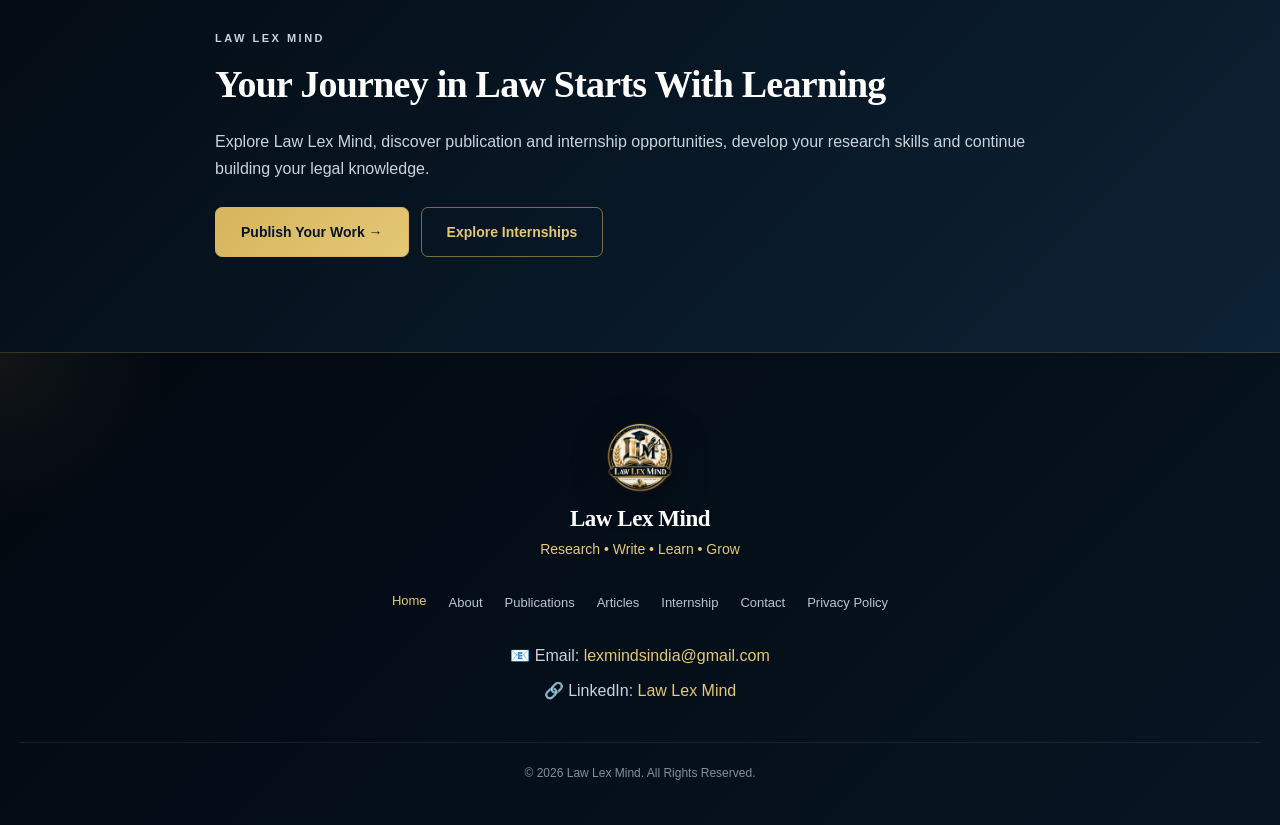
==== commit 641077d7: "Refactor navigation links in index.html Updated navigation links to remove unnecessary line breaks a" ====
--- a/index.html
+++ b/index.html
@@ -71,39 +71,24 @@
   <div class="nav-inner">
 
     <div class="nav-brand">
-
-      <a href="index.html">
-        Law Lex Mind
-      </a>
-
-    </div>
-
+      <a href="index.html">Law Lex Mind</a>
+    </div>
 
     <div class="nav-links">
 
-      <a href="index.html" class="active">
-        Home
-      </a>
-
-      <a href="about.html">
-        About
-      </a>
-
-      <a href="publications.html">
-        Publications
-      </a>
-
-      <a href="articles.html">
-        Articles
-      </a>
-
-      <a href="internship.html">
-        Internship
-      </a>
-
-      <a href="contact.html">
-        Contact
-      </a>
+      <a href="index.html" class="active">Home</a>
+
+      <a href="about.html">About</a>
+
+      <a href="publications.html">Publications</a>
+
+      <a href="articles.html">Articles</a>
+
+      <a href="internship.html">Internship</a>
+
+      <a href="contact.html">Contact</a>
+
+      <a href="policy.html">Privacy Policy</a>
 
     </div>
 
--- a/style.css
+++ b/style.css
@@ -1,14 +1,20 @@
 /* =========================================================
-   LEXMINDS INDIA
-   PREMIUM MASTER STYLE.CSS
-   REFACTORED VERSION 6.0
-
-   IMPORTANT:
-   - Single navigation system
-   - Mobile three-dot navigation
-   - No conflicting old mobile navigation
-   - Responsive
-   - Premium navy + gold theme
+   LAW LEX MIND
+   MASTER STYLE.CSS
+   VERSION 7.0
+
+   WEBSITE PAGES:
+   - index.html
+   - about.html
+   - publications.html
+   - articles.html
+   - internship.html
+   - contact.html
+   - policy.html
+
+   REMOVED:
+   - notes.html
+   - three-dot navigation
 ========================================================= */
 
 
@@ -72,6 +78,7 @@
 }
 
 body {
+
   margin: 0;
 
   font-family:
@@ -88,6 +95,7 @@
   overflow-x: hidden;
 
   -webkit-font-smoothing: antialiased;
+
   text-rendering: optimizeLegibility;
 }
 
@@ -120,7 +128,12 @@
 
 .container,
 .policy-container {
-  width: min(1120px, calc(100% - 40px));
+
+  width:
+    min(
+      1120px,
+      calc(100% - 40px)
+    );
 
   margin-left: auto;
   margin-right: auto;
@@ -137,6 +150,7 @@
 h4,
 h5,
 h6 {
+
   margin-top: 0;
 
   font-family:
@@ -164,6 +178,7 @@
 
 .small-heading,
 .hero-tag {
+
   display: inline-block;
 
   color: var(--gold-500);
@@ -185,8 +200,12 @@
 ========================================================= */
 
 ::selection {
-  background: var(--gold-500);
-  color: var(--navy-950);
+
+  background:
+    var(--gold-500);
+
+  color:
+    var(--navy-950);
 }
 
 
@@ -194,8 +213,8 @@
    6. HEADER
 ========================================================= */
 
-.site-header,
-header {
+.site-header {
+
   width: 100%;
 
   position: relative;
@@ -207,7 +226,8 @@
       var(--navy-900)
     );
 
-  color: var(--white);
+  color:
+    var(--white);
 
   border-bottom:
     1px solid
@@ -216,8 +236,8 @@
   overflow: hidden;
 }
 
-.site-header::after,
-header::after {
+.site-header::after {
+
   content: "";
 
   position: absolute;
@@ -240,15 +260,19 @@
   pointer-events: none;
 }
 
-.site-header {
-  padding: 18px 0;
-}
-
 .logo-area {
-  width: min(1120px, calc(100% - 40px));
+
+  width:
+    min(
+      1120px,
+      calc(100% - 40px)
+    );
 
   margin: 0 auto;
 
+  padding:
+    18px 0;
+
   display: flex;
 
   align-items: center;
@@ -266,10 +290,12 @@
 ========================================================= */
 
 .site-logo {
+
   width: 72px;
   height: 72px;
 
   object-fit: contain;
+
   object-position: center;
 
   flex-shrink: 0;
@@ -286,7 +312,9 @@
 }
 
 .site-logo:hover {
-  transform: scale(1.05);
+
+  transform:
+    scale(1.05);
 
   filter:
     drop-shadow(
@@ -297,10 +325,11 @@
 
 
 /* =========================================================
-   8. BRAND
+   8. BRAND TEXT
 ========================================================= */
 
 .brand-text h1 {
+
   margin: 0;
 
   font-family:
@@ -312,20 +341,26 @@
 
   line-height: 1.2;
 
-  color: var(--white);
-
-  letter-spacing: -0.02em;
+  color:
+    var(--white);
+
+  letter-spacing:
+    -0.02em;
 }
 
 .brand-text p {
+
   margin-top: 5px;
+
   margin-bottom: 0;
 
   font-size: 13px;
 
-  color: var(--gold-400);
-
-  letter-spacing: 0.4px;
+  color:
+    var(--gold-400);
+
+  letter-spacing:
+    0.4px;
 }
 
 
@@ -334,6 +369,7 @@
 ========================================================= */
 
 .main-navigation {
+
   width: 100%;
 
   position: sticky;
@@ -343,20 +379,39 @@
   z-index: 5000;
 
   background:
-    rgba(7, 21, 34, 0.96);
-
-  color: var(--white);
+    rgba(
+      7,
+      21,
+      34,
+      0.97
+    );
+
+  color:
+    var(--white);
 
   border-bottom:
     1px solid
-    rgba(215, 180, 93, 0.20);
+    rgba(
+      215,
+      180,
+      93,
+      0.20
+    );
 
   box-shadow:
     0 8px 30px
-    rgba(0, 0, 0, 0.10);
-
-  backdrop-filter: blur(16px);
-  -webkit-backdrop-filter: blur(16px);
+    rgba(
+      0,
+      0,
+      0,
+      0.10
+    );
+
+  backdrop-filter:
+    blur(16px);
+
+  -webkit-backdrop-filter:
+    blur(16px);
 }
 
 
@@ -365,7 +420,12 @@
 ========================================================= */
 
 .nav-inner {
-  width: min(1120px, calc(100% - 40px));
+
+  width:
+    min(
+      1120px,
+      calc(100% - 40px)
+    );
 
   min-height: 64px;
 
@@ -377,6 +437,8 @@
 
   justify-content: space-between;
 
+  gap: 25px;
+
   position: relative;
 }
 
@@ -386,17 +448,22 @@
 ========================================================= */
 
 .nav-brand {
+
+  flex-shrink: 0;
+
   position: relative;
 
-  z-index: 5002;
+  z-index: 2;
 }
 
 .nav-brand a {
+
   display: inline-flex;
 
   align-items: center;
 
-  color: var(--white);
+  color:
+    var(--white);
 
   font-family:
     Georgia,
@@ -407,7 +474,8 @@
 
   font-weight: 700;
 
-  letter-spacing: -0.02em;
+  letter-spacing:
+    -0.02em;
 
   transition:
     color var(--transition),
@@ -415,7 +483,9 @@
 }
 
 .nav-brand a:hover {
-  color: var(--gold-400);
+
+  color:
+    var(--gold-400);
 
   transform:
     translateY(-1px);
@@ -423,276 +493,138 @@
 
 
 /* =========================================================
-   12. THREE DOT BUTTON
-========================================================= */
-
-.dots-menu-btn {
-  width: 46px;
-  height: 46px;
+   12. NORMAL NAVIGATION LINKS
+========================================================= */
+
+.nav-links {
 
   display: flex;
 
-  flex-direction: column;
-
   align-items: center;
 
+  justify-content: flex-end;
+
+  gap: 5px;
+
+  margin-left: auto;
+}
+
+.nav-links a {
+
+  position: relative;
+
+  display: inline-flex;
+
+  align-items: center;
+
   justify-content: center;
 
-  gap: 4px;
-
-  padding: 0;
-
-  border:
-    1px solid
-    rgba(215, 180, 93, 0.38);
-
-  border-radius: 8px;
-
-  background:
-    rgba(215, 180, 93, 0.05);
-
-  color: var(--gold-400);
-
-  cursor: pointer;
-
-  position: relative;
-
-  z-index: 6000;
-
-  -webkit-tap-highlight-color: transparent;
-
-  transition:
-    background var(--transition),
-    border-color var(--transition),
-    transform var(--transition),
-    box-shadow var(--transition);
-}
-
-.dots-menu-btn span {
-  display: block;
-
-  width: 5px;
-  height: 5px;
-
-  border-radius: 50%;
-
-  background:
-    var(--gold-400);
-
-  transition:
-    transform 0.25s ease,
-    background 0.25s ease;
-}
-
-.dots-menu-btn:hover {
-  background:
-    rgba(215, 180, 93, 0.12);
-
-  border-color:
-    rgba(215, 180, 93, 0.75);
-
-  transform:
-    translateY(-2px);
-
-  box-shadow:
-    0 8px 20px
-    rgba(215, 180, 93, 0.12);
-}
-
-.dots-menu-btn.active {
-  background:
-    var(--gold-500);
-
-  border-color:
-    var(--gold-500);
-
-  box-shadow:
-    0 8px 25px
-    rgba(215, 180, 93, 0.20);
-}
-
-.dots-menu-btn.active span {
-  background:
-    var(--navy-900);
-}
-
-
-/* =========================================================
-   13. DROPDOWN MENU
-========================================================= */
-
-.dots-menu {
-  position: absolute;
-
-  top: calc(100% + 10px);
-
-  right: 0;
-
-  width: 250px;
-
-  padding: 8px;
-
-  background:
-    rgba(7, 21, 34, 0.99);
-
-  border:
-    1px solid
-    rgba(215, 180, 93, 0.28);
-
-  border-radius:
-    var(--radius-md);
-
-  box-shadow:
-    0 20px 45px
-    rgba(0, 0, 0, 0.28);
-
-  backdrop-filter:
-    blur(18px);
-
-  -webkit-backdrop-filter:
-    blur(18px);
-
-  opacity: 0;
-
-  visibility: hidden;
-
-  transform:
-    translateY(-10px)
-    scale(0.97);
-
-  transform-origin:
-    top right;
-
-  transition:
-    opacity 0.25s ease,
-    visibility 0.25s ease,
-    transform 0.25s ease;
-
-  pointer-events: none;
-
-  z-index: 7000;
-}
-
-
-/* OPEN MENU */
-
-.dots-menu.active {
-  opacity: 1;
-
-  visibility: visible;
-
-  transform:
-    translateY(0)
-    scale(1);
-
-  pointer-events: auto;
-}
-
-
-/* =========================================================
-   14. DROPDOWN LINKS
-========================================================= */
-
-.dots-menu a {
-  position: relative;
-
-  display: flex;
-
-  align-items: center;
-
-  width: 100%;
-
-  min-height: 45px;
+  min-height: 42px;
 
   padding:
-    11px 15px;
+    8px 13px;
+
+  border-radius: 6px;
 
   color:
     #dce4eb;
 
-  font-size: 13.5px;
+  font-size: 13px;
 
   font-weight: 700;
 
-  letter-spacing: 0.15px;
-
-  border-radius: 6px;
+  white-space: nowrap;
 
   transition:
     color var(--transition),
     background var(--transition),
-    padding-left var(--transition);
-}
-
-.dots-menu a::before {
+    transform var(--transition);
+}
+
+.nav-links a::after {
+
   content: "";
 
+  position: absolute;
+
+  left: 50%;
+
+  bottom: 3px;
+
   width: 0;
 
-  height: 5px;
-
-  margin-right: 0;
+  height: 2px;
 
   border-radius: 20px;
 
   background:
     var(--gold-400);
 
-  opacity: 0;
+  transform:
+    translateX(-50%);
 
   transition:
-    width 0.25s ease,
-    margin-right 0.25s ease,
-    opacity 0.25s ease;
-}
-
-.dots-menu a:hover {
+    width 0.25s ease;
+}
+
+.nav-links a:hover {
+
   color:
     var(--gold-400);
 
   background:
-    rgba(215, 180, 93, 0.08);
-
-  padding-left: 18px;
-}
-
-.dots-menu a:hover::before {
-  width: 5px;
-
-  margin-right: 9px;
-
-  opacity: 1;
-}
-
-.dots-menu a.active {
+    rgba(
+      215,
+      180,
+      93,
+      0.07
+    );
+}
+
+.nav-links a:hover::after {
+
+  width: 22px;
+}
+
+.nav-links a.active {
+
   color:
     var(--gold-400);
 
   background:
-    rgba(215, 180, 93, 0.08);
-}
-
-
-/* =========================================================
-   15. REMOVE OLD NAVIGATION SYSTEM
-========================================================= */
-
-.nav-links,
+    rgba(
+      215,
+      180,
+      93,
+      0.08
+    );
+}
+
+.nav-links a.active::after {
+
+  width: 22px;
+}
+
+
+/* =========================================================
+   13. REMOVE OLD THREE-DOT SYSTEM
+========================================================= */
+
+.dots-menu,
+.dots-menu-btn,
 .menu-toggle {
+
   display: none !important;
 }
 
-.main-navigation > a {
-  display: none !important;
-}
-
-
-/* =========================================================
-   16. LOADER
+
+/* =========================================================
+   14. LOADER
 ========================================================= */
 
 #website-loader,
 .page-loader {
+
   position: fixed;
 
   inset: 0;
@@ -717,23 +649,29 @@
   opacity: 1;
 
   visibility: visible;
+
+  pointer-events: none;
 
   animation:
     automaticLoaderHide
     2.5s
     ease
     forwards;
-
-  pointer-events: none;
 }
 
 .loader-content,
 .page-loader-box {
-  width: min(90%, 500px);
+
+  width:
+    min(
+      90%,
+      500px
+    );
 
   text-align: center;
 
-  color: var(--white);
+  color:
+    var(--white);
 
   animation:
     loaderAppear
@@ -744,17 +682,24 @@
 
 .loader-logo,
 .page-loader-logo {
+
   width: 90px;
   height: 90px;
 
   object-fit: contain;
 
-  margin: 0 auto 18px;
+  margin:
+    0 auto 18px;
 
   filter:
     drop-shadow(
       0 8px 25px
-      rgba(215, 180, 93, 0.20)
+      rgba(
+        215,
+        180,
+        93,
+        0.20
+      )
     );
 
   animation:
@@ -766,6 +711,7 @@
 
 .loader-content h1,
 .page-loader-name {
+
   font-family:
     Georgia,
     "Times New Roman",
@@ -773,27 +719,37 @@
 
   font-size: 28px;
 
-  color: var(--white);
+  color:
+    var(--white);
 
   margin-bottom: 6px;
 }
 
 .loader-content p,
 .page-loader-tagline {
-  color: var(--gold-400);
+
+  color:
+    var(--gold-400);
 
   font-size: 14px;
 }
 
 .loader-line,
 .page-loader-bar {
+
   width: 220px;
   height: 3px;
 
-  margin: 25px auto 12px;
-
-  background:
-    rgba(255, 255, 255, 0.12);
+  margin:
+    25px auto 12px;
+
+  background:
+    rgba(
+      255,
+      255,
+      255,
+      0.12
+    );
 
   border-radius: 20px;
 
@@ -802,9 +758,11 @@
 
 .loader-progress,
 .page-loader-bar span {
+
   display: block;
 
   width: 0;
+
   height: 100%;
 
   background:
@@ -823,12 +781,15 @@
 
 .loader-text,
 .page-loader-loading {
+
   font-size: 12px;
 
-  color: #b8c5d1;
+  color:
+    #b8c5d1;
 }
 
 .page-loader-loading {
+
   animation:
     loadingText
     1s
@@ -838,7 +799,7 @@
 
 
 /* =========================================================
-   17. LOADER ANIMATIONS
+   15. LOADER ANIMATIONS
 ========================================================= */
 
 @keyframes loading {
@@ -856,6 +817,7 @@
 @keyframes loaderAppear {
 
   from {
+
     opacity: 0;
 
     transform:
@@ -863,6 +825,7 @@
   }
 
   to {
+
     opacity: 1;
 
     transform:
@@ -874,12 +837,14 @@
 @keyframes loaderLogo {
 
   from {
+
     transform:
       scale(0.96)
       rotate(-1deg);
   }
 
   to {
+
     transform:
       scale(1.04)
       rotate(1deg);
@@ -902,23 +867,32 @@
 @keyframes automaticLoaderHide {
 
   0% {
+
     opacity: 1;
+
     visibility: visible;
   }
 
   70% {
+
     opacity: 1;
+
     visibility: visible;
   }
 
   90% {
+
     opacity: 0;
+
     visibility: hidden;
   }
 
   100% {
+
     opacity: 0;
+
     visibility: hidden;
+
     pointer-events: none;
   }
 
@@ -926,10 +900,11 @@
 
 
 /* =========================================================
-   18. HERO
+   16. HERO
 ========================================================= */
 
 .hero {
+
   position: relative;
 
   min-height: 650px;
@@ -948,10 +923,12 @@
       #102c43 100%
     );
 
-  color: var(--white);
+  color:
+    var(--white);
 }
 
 .hero::before {
+
   content: "";
 
   position: absolute;
@@ -967,7 +944,12 @@
   background:
     radial-gradient(
       circle,
-      rgba(215, 180, 93, 0.13),
+      rgba(
+        215,
+        180,
+        93,
+        0.13
+      ),
       transparent 68%
     );
 
@@ -981,6 +963,7 @@
 }
 
 .hero::after {
+
   content: "";
 
   position: absolute;
@@ -991,16 +974,27 @@
 
   background-image:
     linear-gradient(
-      rgba(255,255,255,0.5) 1px,
+      rgba(
+        255,
+        255,
+        255,
+        0.5
+      ) 1px,
       transparent 1px
     ),
     linear-gradient(
       90deg,
-      rgba(255,255,255,0.5) 1px,
+      rgba(
+        255,
+        255,
+        255,
+        0.5
+      ) 1px,
       transparent 1px
     );
 
-  background-size: 45px 45px;
+  background-size:
+    45px 45px;
 
   pointer-events: none;
 }
@@ -1008,17 +1002,24 @@
 @keyframes heroGlow {
 
   from {
-    transform: scale(0.95);
+    transform:
+      scale(0.95);
   }
 
   to {
-    transform: scale(1.08);
+    transform:
+      scale(1.08);
   }
 
 }
 
 .hero-content {
-  width: min(1120px, calc(100% - 40px));
+
+  width:
+    min(
+      1120px,
+      calc(100% - 40px)
+    );
 
   margin: 0 auto;
 
@@ -1038,6 +1039,7 @@
 @keyframes heroContentIn {
 
   from {
+
     opacity: 0;
 
     transform:
@@ -1045,6 +1047,7 @@
   }
 
   to {
+
     opacity: 1;
 
     transform:
@@ -1054,37 +1057,53 @@
 }
 
 .hero h2 {
+
   font-size:
-    clamp(44px, 6vw, 72px);
+    clamp(
+      44px,
+      6vw,
+      72px
+    );
 
   margin-bottom: 25px;
 
-  letter-spacing: -0.035em;
+  letter-spacing:
+    -0.035em;
 }
 
 .hero h2 span,
 .policy-hero h2 span {
-  color: var(--gold-400);
+
+  color:
+    var(--gold-400);
 
   text-shadow:
     0 0 25px
-    rgba(215, 180, 93, 0.12);
+    rgba(
+      215,
+      180,
+      93,
+      0.12
+    );
 }
 
 .hero-text {
+
   max-width: 720px;
 
-  color: #c8d3dd;
+  color:
+    #c8d3dd;
 
   font-size: 17px;
 }
 
 
 /* =========================================================
-   19. INNER PAGE HERO
+   17. INNER PAGE HERO
 ========================================================= */
 
 .policy-hero {
+
   position: relative;
 
   min-height: 450px;
@@ -1103,10 +1122,12 @@
       #15364e 100%
     );
 
-  color: var(--white);
+  color:
+    var(--white);
 }
 
 .policy-hero::after {
+
   content: "";
 
   position: absolute;
@@ -1122,13 +1143,23 @@
   background:
     radial-gradient(
       circle,
-      rgba(215, 180, 93, 0.12),
+      rgba(
+        215,
+        180,
+        93,
+        0.12
+      ),
       transparent 70%
     );
 }
 
 .policy-hero-content {
-  width: min(1120px, calc(100% - 40px));
+
+  width:
+    min(
+      1120px,
+      calc(100% - 40px)
+    );
 
   margin: 0 auto;
 
@@ -1140,26 +1171,35 @@
 }
 
 .policy-hero h2 {
+
   font-size:
-    clamp(42px, 5vw, 62px);
+    clamp(
+      42px,
+      5vw,
+      62px
+    );
 
   margin-bottom: 25px;
 
-  color: var(--white);
+  color:
+    var(--white);
 }
 
 .policy-hero .hero-text {
-  color: #c8d3dd;
+
+  color:
+    #c8d3dd;
 
   max-width: 760px;
 }
 
 
 /* =========================================================
-   20. BUTTONS
+   18. BUTTONS
 ========================================================= */
 
 .hero-buttons {
+
   display: flex;
 
   flex-wrap: wrap;
@@ -1170,6 +1210,7 @@
 }
 
 .btn {
+
   position: relative;
 
   display: inline-flex;
@@ -1180,7 +1221,8 @@
 
   min-height: 50px;
 
-  padding: 0 25px;
+  padding:
+    0 25px;
 
   border-radius: 7px;
 
@@ -1191,7 +1233,8 @@
       var(--gold-400)
     );
 
-  color: var(--navy-900);
+  color:
+    var(--navy-900);
 
   border:
     1px solid
@@ -1210,84 +1253,123 @@
 }
 
 .btn::before {
+
   content: "";
 
   position: absolute;
 
   top: 0;
+
   left: -120%;
 
   width: 80%;
+
   height: 100%;
 
   background:
     linear-gradient(
       90deg,
       transparent,
-      rgba(255,255,255,0.28),
+      rgba(
+        255,
+        255,
+        255,
+        0.28
+      ),
       transparent
     );
 
-  transform: skewX(-20deg);
+  transform:
+    skewX(-20deg);
 
   transition:
     left 0.6s ease;
 }
 
 .btn:hover::before {
+
   left: 140%;
 }
 
 .btn:hover {
+
   transform:
     translateY(-3px);
 
   box-shadow:
     0 12px 28px
-    rgba(215, 180, 93, 0.20);
+    rgba(
+      215,
+      180,
+      93,
+      0.20
+    );
 }
 
 .secondary-btn {
-  background: transparent;
-
-  color: var(--gold-400);
+
+  background:
+    transparent;
+
+  color:
+    var(--gold-400);
 
   border-color:
-    rgba(215, 180, 93, 0.55);
+    rgba(
+      215,
+      180,
+      93,
+      0.55
+    );
 }
 
 .secondary-btn:hover {
-  background: var(--gold-500);
-
-  color: var(--navy-900);
-}
-
-
-/* =========================================================
-   21. LINKEDIN BUTTON
+
+  background:
+    var(--gold-500);
+
+  color:
+    var(--navy-900);
+}
+
+
+/* =========================================================
+   19. LINKEDIN BUTTON
 ========================================================= */
 
 .linkedin-btn {
-  background: #0a66c2;
-
-  border-color: #0a66c2;
-
-  color: var(--white);
+
+  background:
+    #0a66c2;
+
+  border-color:
+    #0a66c2;
+
+  color:
+    var(--white);
 }
 
 .linkedin-btn:hover {
-  background: #084f96;
-
-  border-color: #084f96;
+
+  background:
+    #084f96;
+
+  border-color:
+    #084f96;
 
   box-shadow:
     0 12px 25px
-    rgba(10, 102, 194, 0.22);
-}
-
-
-/* =========================================================
-   22. MAIN SECTIONS
+    rgba(
+      10,
+      102,
+      194,
+      0.22
+    );
+}
+
+
+/* =========================================================
+   20. MAIN SECTIONS
 ========================================================= */
 
 main {
@@ -1299,16 +1381,20 @@
 }
 
 section.container {
+
   padding-top: 85px;
 
   padding-bottom: 85px;
 }
 
 .policy-section {
-  padding: 75px 0;
+
+  padding:
+    75px 0;
 }
 
 .policy-section:nth-child(even) {
+
   background:
     linear-gradient(
       180deg,
@@ -1319,14 +1405,20 @@
 
 
 /* =========================================================
-   23. GENERAL CARDS
+   21. GENERAL CARDS
 ========================================================= */
 
 .card {
+
   position: relative;
 
   background:
-    rgba(255,255,255,0.96);
+    rgba(
+      255,
+      255,
+      255,
+      0.96
+    );
 
   border:
     1px solid
@@ -1335,7 +1427,8 @@
   border-radius:
     var(--radius-lg);
 
-  padding: 35px;
+  padding:
+    35px;
 
   box-shadow:
     var(--shadow-sm);
@@ -1349,14 +1442,17 @@
 }
 
 .card::before {
+
   content: "";
 
   position: absolute;
 
   left: 0;
+
   top: 0;
 
   width: 100%;
+
   height: 3px;
 
   background:
@@ -1375,6 +1471,7 @@
 }
 
 .card:hover {
+
   transform:
     translateY(-7px);
 
@@ -1382,40 +1479,61 @@
     var(--shadow-lg);
 
   border-color:
-    rgba(215, 180, 93, 0.65);
+    rgba(
+      215,
+      180,
+      93,
+      0.65
+    );
 }
 
 .card:hover::before {
+
   transform:
     scaleX(1);
 }
 
 .intro-card {
-  max-width: 950px;
+
+  max-width:
+    950px;
 }
 
 .card h2 {
-  margin-bottom: 18px;
+
+  margin-bottom:
+    18px;
 }
 
 .card p {
-  color: #526170;
-}
-
-
-/* =========================================================
-   24. POLICY CARD
+
+  color:
+    #526170;
+}
+
+
+/* =========================================================
+   22. POLICY CARD
 ========================================================= */
 
 .policy-card {
-  max-width: 950px;
-
-  margin: 0 auto;
-
-  padding: 45px;
-
-  background:
-    rgba(255,255,255,0.97);
+
+  max-width:
+    950px;
+
+  margin:
+    0 auto;
+
+  padding:
+    45px;
+
+  background:
+    rgba(
+      255,
+      255,
+      255,
+      0.97
+    );
 
   border:
     1px solid
@@ -1429,63 +1547,106 @@
 }
 
 .policy-card h2 {
-  color: var(--navy-900);
-
-  font-size: 32px;
-
-  margin-bottom: 22px;
+
+  color:
+    var(--navy-900);
+
+  font-size:
+    32px;
+
+  margin-bottom:
+    22px;
 }
 
 .policy-card h3 {
-  color: var(--navy-800);
-
-  font-size: 20px;
-
-  margin-top: 30px;
-
-  margin-bottom: 10px;
+
+  color:
+    var(--navy-800);
+
+  font-size:
+    20px;
+
+  margin-top:
+    30px;
+
+  margin-bottom:
+    10px;
 }
 
 .policy-card p {
-  color: #526170;
-
-  font-size: 15.5px;
-
-  margin-bottom: 16px;
+
+  color:
+    #526170;
+
+  font-size:
+    15.5px;
+
+  margin-bottom:
+    16px;
+}
+
+.policy-card ul {
+
+  margin:
+    10px 0 20px 22px;
+
+  color:
+    #526170;
+}
+
+.policy-card li {
+
+  margin-bottom:
+    8px;
 }
 
 .policy-card .small-heading {
-  color: #a57b20;
-}
-
-
-/* =========================================================
-   25. SECTION HEADINGS
+
+  color:
+    #a57b20;
+}
+
+
+/* =========================================================
+   23. SECTION HEADINGS
 ========================================================= */
 
 .section-heading {
-  margin-bottom: 38px;
+
+  margin-bottom:
+    38px;
 }
 
 .section-heading h2 {
-  color: var(--navy-900);
-
-  position: relative;
-
-  display: inline-block;
+
+  color:
+    var(--navy-900);
+
+  position:
+    relative;
+
+  display:
+    inline-block;
 }
 
 .section-heading h2::after {
+
   content: "";
 
-  display: block;
-
-  width: 55px;
-  height: 3px;
-
-  margin-top: 14px;
-
-  border-radius: 20px;
+  display:
+    block;
+
+  width:
+    55px;
+
+  height:
+    3px;
+
+  margin-top:
+    14px;
+
+  border-radius:
+    20px;
 
   background:
     linear-gradient(
@@ -1497,38 +1658,58 @@
 
 
 /* =========================================================
-   26. FEATURE GRID
+   24. FEATURE GRID
 ========================================================= */
 
 .feature-grid {
-  display: grid;
+
+  display:
+    grid;
 
   grid-template-columns:
-    repeat(4, minmax(0, 1fr));
-
-  gap: 22px;
+    repeat(
+      4,
+      minmax(0, 1fr)
+    );
+
+  gap:
+    22px;
 }
 
 .feature-card {
-  height: 100%;
-
-  display: flex;
-
-  flex-direction: column;
+
+  height:
+    100%;
+
+  display:
+    flex;
+
+  flex-direction:
+    column;
 }
 
 .feature-icon {
-  width: 55px;
-  height: 55px;
-
-  display: flex;
-
-  align-items: center;
-  justify-content: center;
-
-  margin-bottom: 20px;
-
-  border-radius: 12px;
+
+  width:
+    55px;
+
+  height:
+    55px;
+
+  display:
+    flex;
+
+  align-items:
+    center;
+
+  justify-content:
+    center;
+
+  margin-bottom:
+    20px;
+
+  border-radius:
+    12px;
 
   background:
     linear-gradient(
@@ -1537,57 +1718,82 @@
       #eee2c4
     );
 
-  color: #9a721e;
-
-  font-size: 27px;
+  color:
+    #9a721e;
+
+  font-size:
+    27px;
 
   transition:
     transform var(--transition);
 }
 
 .feature-card:hover .feature-icon {
+
   transform:
     translateY(-4px)
     rotate(-2deg);
 }
 
 .feature-card h3 {
-  margin-bottom: 12px;
-
-  color: var(--navy-900);
+
+  margin-bottom:
+    12px;
+
+  color:
+    var(--navy-900);
 }
 
 .feature-card p {
-  flex-grow: 1;
-}
-
-
-/* =========================================================
-   27. ARTICLE CARDS
+
+  flex-grow:
+    1;
+}
+
+
+/* =========================================================
+   25. ARTICLE GRID
 ========================================================= */
 
 .article-grid {
-  display: grid;
+
+  display:
+    grid;
 
   grid-template-columns:
-    repeat(3, minmax(0, 1fr));
-
-  gap: 22px;
-
-  margin-top: 30px;
+    repeat(
+      3,
+      minmax(0, 1fr)
+    );
+
+  gap:
+    22px;
+
+  margin-top:
+    30px;
 }
 
 .article-card {
-  position: relative;
-
-  display: flex;
-
-  flex-direction: column;
-
-  height: 100%;
-
-  background:
-    rgba(255,255,255,0.98);
+
+  position:
+    relative;
+
+  display:
+    flex;
+
+  flex-direction:
+    column;
+
+  height:
+    100%;
+
+  background:
+    rgba(
+      255,
+      255,
+      255,
+      0.98
+    );
 
   border:
     1px solid
@@ -1596,12 +1802,14 @@
   border-radius:
     var(--radius-lg);
 
-  padding: 30px;
+  padding:
+    30px;
 
   box-shadow:
     var(--shadow-sm);
 
-  overflow: hidden;
+  overflow:
+    hidden;
 
   transition:
     transform var(--transition),
@@ -1610,73 +1818,161 @@
 }
 
 .article-card::after {
-  content: "";
-
-  position: absolute;
-
-  width: 110px;
-  height: 110px;
-
-  right: -65px;
-  bottom: -65px;
-
-  border-radius: 50%;
-
-  background:
-    rgba(215, 180, 93, 0.10);
+
+  content:
+    "";
+
+  position:
+    absolute;
+
+  width:
+    110px;
+
+  height:
+    110px;
+
+  right:
+    -65px;
+
+  bottom:
+    -65px;
+
+  border-radius:
+    50%;
+
+  background:
+    rgba(
+      215,
+      180,
+      93,
+      0.10
+    );
 
   transition:
     transform 0.4s ease;
 }
 
 .article-card:hover {
+
   transform:
     translateY(-7px);
 
   border-color:
-    rgba(215, 180, 93, 0.65);
+    rgba(
+      215,
+      180,
+      93,
+      0.65
+    );
 
   box-shadow:
     var(--shadow-lg);
 }
 
 .article-card:hover::after {
+
   transform:
     scale(1.8);
 }
 
 .article-icon {
-  font-size: 32px;
-
-  margin-bottom: 15px;
+
+  font-size:
+    32px;
+
+  margin-bottom:
+    15px;
 }
 
 .article-card h3 {
-  color: var(--navy-900);
-
-  margin-bottom: 12px;
+
+  color:
+    var(--navy-900);
+
+  margin-bottom:
+    12px;
 }
 
 .article-card p {
-  color: #526170;
-
-  font-size: 15px;
-
-  flex-grow: 1;
-}
+
+  color:
+    #526170;
+
+  font-size:
+    15px;
+
+  flex-grow:
+    1;
+}
+
+
+/* =========================================================
+   26. ARTICLE CATEGORY
+========================================================= */
+
+.article-category {
+
+  display:
+    inline-block;
+
+  width:
+    fit-content;
+
+  margin-bottom:
+    12px;
+
+  padding:
+    5px 11px;
+
+  border-radius:
+    30px;
+
+  background:
+    #f3ead5;
+
+  color:
+    #86631b;
+
+  font-size:
+    10px;
+
+  font-weight:
+    800;
+
+  letter-spacing:
+    1.2px;
+
+  text-transform:
+    uppercase;
+}
+
+
+/* =========================================================
+   27. ARTICLE LINK
+========================================================= */
 
 .article-link {
-  display: inline-flex;
-
-  align-items: center;
-
-  margin-top: 15px;
-
-  color: #96701e;
-
-  font-weight: 800;
-
-  font-size: 14px;
+
+  display:
+    inline-flex;
+
+  align-items:
+    center;
+
+  width:
+    fit-content;
+
+  margin-top:
+    15px;
+
+  color:
+    #96701e;
+
+  font-weight:
+    800;
+
+  font-size:
+    14px;
 
   transition:
     transform var(--transition),
@@ -1684,7 +1980,9 @@
 }
 
 .article-link:hover {
-  color: var(--navy-900);
+
+  color:
+    var(--navy-900);
 
   transform:
     translateX(5px);
@@ -1692,61 +1990,43 @@
 
 
 /* =========================================================
-   28. ARTICLE CATEGORY
-========================================================= */
-
-.article-category {
-  display: inline-block;
-
-  width: fit-content;
-
-  margin-bottom: 12px;
-
-  padding: 5px 11px;
-
-  border-radius: 30px;
-
-  background:
-    #f3ead5;
-
-  color: #86631b;
-
-  font-size: 10px;
-
-  font-weight: 800;
-
-  letter-spacing: 1.2px;
-
-  text-transform: uppercase;
-}
-
-
-/* =========================================================
-   29. ARTICLE LIST
+   28. ARTICLE LIST
 ========================================================= */
 
 .article-list {
-  display: flex;
-
-  flex-direction: column;
-
-  gap: 18px;
-
-  margin-top: 30px;
+
+  display:
+    flex;
+
+  flex-direction:
+    column;
+
+  gap:
+    18px;
+
+  margin-top:
+    30px;
 }
 
 .article-list-item {
-  display: flex;
-
-  align-items: center;
-
-  justify-content: space-between;
-
-  gap: 20px;
-
-  padding: 23px 26px;
-
-  background: var(--white);
+
+  display:
+    flex;
+
+  align-items:
+    center;
+
+  justify-content:
+    space-between;
+
+  gap:
+    20px;
+
+  padding:
+    23px 26px;
+
+  background:
+    var(--white);
 
   border:
     1px solid
@@ -1757,7 +2037,12 @@
 
   box-shadow:
     0 4px 15px
-    rgba(3, 11, 19, 0.04);
+    rgba(
+      3,
+      11,
+      19,
+      0.04
+    );
 
   transition:
     transform var(--transition),
@@ -1766,39 +2051,55 @@
 }
 
 .article-list-item:hover {
+
   transform:
     translateX(6px);
 
   border-color:
-    rgba(215, 180, 93, 0.7);
+    rgba(
+      215,
+      180,
+      93,
+      0.7
+    );
 
   box-shadow:
     var(--shadow-sm);
 }
 
 .article-list-item h3 {
-  margin-bottom: 6px;
-
-  color: var(--navy-900);
+
+  margin-bottom:
+    6px;
+
+  color:
+    var(--navy-900);
 }
 
 .article-list-item p {
-  margin: 0;
-
-  color: var(--text-soft);
-
-  font-size: 14px;
-}
-
-
-/* =========================================================
-   30. DARK SECTION
+
+  margin:
+    0;
+
+  color:
+    var(--text-soft);
+
+  font-size:
+    14px;
+}
+
+
+/* =========================================================
+   29. DARK SECTION
 ========================================================= */
 
 .dark-section {
-  position: relative;
-
-  padding: 95px 0;
+
+  position:
+    relative;
+
+  padding:
+    95px 0;
 
   background:
     linear-gradient(
@@ -1807,59 +2108,88 @@
       var(--navy-800)
     );
 
-  color: var(--white);
-
-  overflow: hidden;
+  color:
+    var(--white);
+
+  overflow:
+    hidden;
 }
 
 .dark-section::after {
-  content: "";
-
-  position: absolute;
-
-  width: 350px;
-  height: 350px;
-
-  right: -150px;
-  top: -150px;
-
-  border-radius: 50%;
+
+  content:
+    "";
+
+  position:
+    absolute;
+
+  width:
+    350px;
+
+  height:
+    350px;
+
+  right:
+    -150px;
+
+  top:
+    -150px;
+
+  border-radius:
+    50%;
 
   background:
     radial-gradient(
       circle,
-      rgba(215,180,93,0.12),
+      rgba(
+        215,
+        180,
+        93,
+        0.12
+      ),
       transparent 70%
     );
 }
 
 .purpose-content {
-  max-width: 800px;
-
-  position: relative;
-
-  z-index: 2;
+
+  max-width:
+    800px;
+
+  position:
+    relative;
+
+  z-index:
+    2;
 }
 
 .purpose-content h2 {
-  margin-bottom: 20px;
+
+  margin-bottom:
+    20px;
 }
 
 .purpose-content p {
-  color: #c8d3dd;
-}
-
-
-/* =========================================================
-   31. CTA
+
+  color:
+    #c8d3dd;
+}
+
+
+/* =========================================================
+   30. CTA SECTION
 ========================================================= */
 
 .cta-section {
-  position: relative;
-
-  padding: 95px 0;
-
-  text-align: center;
+
+  position:
+    relative;
+
+  padding:
+    95px 0;
+
+  text-align:
+    center;
 
   background:
     linear-gradient(
@@ -1868,82 +2198,125 @@
       #f7f2e6
     );
 
-  overflow: hidden;
+  overflow:
+    hidden;
 }
 
 .cta-section::before {
-  content: "";
-
-  position: absolute;
-
-  width: 300px;
-  height: 300px;
-
-  left: -160px;
-  top: -160px;
-
-  border-radius: 50%;
+
+  content:
+    "";
+
+  position:
+    absolute;
+
+  width:
+    300px;
+
+  height:
+    300px;
+
+  left:
+    -160px;
+
+  top:
+    -160px;
+
+  border-radius:
+    50%;
 
   border:
     1px solid
-    rgba(215,180,93,0.25);
+    rgba(
+      215,
+      180,
+      93,
+      0.25
+    );
 }
 
 .cta-section h2 {
-  margin-bottom: 15px;
-
-  color: var(--navy-900);
-
-  position: relative;
-
-  z-index: 2;
+
+  margin-bottom:
+    15px;
+
+  color:
+    var(--navy-900);
+
+  position:
+    relative;
+
+  z-index:
+    2;
 }
 
 .cta-section p {
-  color: #526170;
-
-  position: relative;
-
-  z-index: 2;
-}
-
-
-/* =========================================================
-   32. CONTACT
+
+  color:
+    #526170;
+
+  position:
+    relative;
+
+  z-index:
+    2;
+}
+
+
+/* =========================================================
+   31. CONTACT CONTENT
 ========================================================= */
 
 .contact-content {
-  max-width: 850px;
-
-  margin: 0 auto;
+
+  max-width:
+    850px;
+
+  margin:
+    0 auto;
 }
 
 .contact-content h2 {
-  margin-bottom: 20px;
+
+  margin-bottom:
+    20px;
 }
 
 .contact-content p {
-  color: #c8d3dd;
+
+  color:
+    #c8d3dd;
 }
 
 .contact-content strong {
-  color: var(--white);
-}
-
-
-/* =========================================================
-   33. CONTACT FORM
+
+  color:
+    var(--white);
+}
+
+
+/* =========================================================
+   32. CONTACT FORM
 ========================================================= */
 
 .contact-form {
-  max-width: 850px;
-
-  margin: 35px auto 0;
-
-  padding: 38px;
-
-  background:
-    rgba(255,255,255,0.98);
+
+  max-width:
+    850px;
+
+  margin:
+    35px auto 0;
+
+  padding:
+    38px;
+
+  background:
+    rgba(
+      255,
+      255,
+      255,
+      0.98
+    );
 
   border:
     1px solid
@@ -1957,41 +2330,57 @@
 }
 
 .form-group {
-  margin-bottom: 21px;
+
+  margin-bottom:
+    21px;
 }
 
 .form-group label {
-  display: block;
-
-  margin-bottom: 7px;
-
-  color: var(--navy-900);
-
-  font-size: 13px;
-
-  font-weight: 800;
+
+  display:
+    block;
+
+  margin-bottom:
+    7px;
+
+  color:
+    var(--navy-900);
+
+  font-size:
+    13px;
+
+  font-weight:
+    800;
 }
 
 .form-group input,
 .form-group textarea,
 .form-group select {
-  width: 100%;
-
-  padding: 14px 15px;
+
+  width:
+    100%;
+
+  padding:
+    14px 15px;
 
   border:
     1px solid
     #d7d2c7;
 
-  border-radius: 7px;
-
-  background: #ffffff;
-
-  color: var(--text);
-
-  font-size: 15px;
-
-  outline: none;
+  border-radius:
+    7px;
+
+  background:
+    #ffffff;
+
+  color:
+    var(--text);
+
+  font-size:
+    15px;
+
+  outline:
+    none;
 
   transition:
     border-color var(--transition),
@@ -2002,37 +2391,53 @@
 .form-group input:focus,
 .form-group textarea:focus,
 .form-group select:focus {
+
   border-color:
     var(--gold-500);
 
   box-shadow:
     0 0 0 4px
-    rgba(215,180,93,0.13);
+    rgba(
+      215,
+      180,
+      93,
+      0.13
+    );
 }
 
 .form-group textarea {
-  min-height: 150px;
-
-  resize: vertical;
+
+  min-height:
+    150px;
+
+  resize:
+    vertical;
 }
 
 .form-note {
-  margin-top: 10px;
-
-  color: var(--text-soft);
-
-  font-size: 13px;
-}
-
-
-/* =========================================================
-   34. SUBMISSION BOX
+
+  margin-top:
+    10px;
+
+  color:
+    var(--text-soft);
+
+  font-size:
+    13px;
+}
+
+
+/* =========================================================
+   33. SUBMISSION BOX
 ========================================================= */
 
 .submission-box {
-  margin-top: 30px;
-
-  padding: 30px;
+
+  margin-top:
+    30px;
+
+  padding:
+    30px;
 
   background:
     linear-gradient(
@@ -2050,16 +2455,27 @@
 }
 
 .submission-box h3 {
-  margin-bottom: 12px;
-
-  color: var(--navy-900);
+
+  margin-bottom:
+    12px;
+
+  color:
+    var(--navy-900);
 }
 
 .submission-box p {
-  color: #526170;
-}
+
+  color:
+    #526170;
+}
+
+
+/* =========================================================
+   34. GOOGLE FORM BUTTON
+========================================================= */
 
 .google-form-btn {
+
   background:
     linear-gradient(
       135deg,
@@ -2067,11 +2483,14 @@
       var(--gold-400)
     );
 
-  color: var(--navy-900);
+  color:
+    var(--navy-900);
 }
 
 .google-form-btn:hover {
-  background: var(--gold-400);
+
+  background:
+    var(--gold-400);
 }
 
 
@@ -2080,7 +2499,9 @@
 ========================================================= */
 
 .policy-contact {
-  padding: 95px 0;
+
+  padding:
+    95px 0;
 
   background:
     linear-gradient(
@@ -2089,21 +2510,29 @@
       var(--navy-800)
     );
 
-  color: var(--white);
+  color:
+    var(--white);
 }
 
 .policy-contact .contact-content {
-  max-width: 850px;
-
-  margin: 0 auto;
+
+  max-width:
+    850px;
+
+  margin:
+    0 auto;
 }
 
 .policy-contact .hero-buttons {
-  margin-top: 25px;
+
+  margin-top:
+    25px;
 }
 
 .policy-contact h2 {
-  margin-bottom: 20px;
+
+  margin-bottom:
+    20px;
 }
 
 
@@ -2112,20 +2541,30 @@
 ========================================================= */
 
 .publication-info {
-  display: grid;
+
+  display:
+    grid;
 
   grid-template-columns:
-    repeat(3, minmax(0, 1fr));
-
-  gap: 18px;
-
-  margin-top: 30px;
+    repeat(
+      3,
+      minmax(0, 1fr)
+    );
+
+  gap:
+    18px;
+
+  margin-top:
+    30px;
 }
 
 .publication-info-box {
-  position: relative;
-
-  padding: 27px;
+
+  position:
+    relative;
+
+  padding:
+    27px;
 
   background:
     var(--white);
@@ -2147,26 +2586,38 @@
 }
 
 .publication-info-box:hover {
+
   transform:
     translateY(-5px);
 
   border-color:
-    rgba(215,180,93,0.6);
+    rgba(
+      215,
+      180,
+      93,
+      0.6
+    );
 
   box-shadow:
     var(--shadow-md);
 }
 
 .publication-info-box h3 {
-  margin-bottom: 10px;
-
-  color: var(--navy-900);
+
+  margin-bottom:
+    10px;
+
+  color:
+    var(--navy-900);
 }
 
 .publication-info-box p {
-  color: #526170;
-
-  font-size: 14px;
+
+  color:
+    #526170;
+
+  font-size:
+    14px;
 }
 
 
@@ -2174,11 +2625,13 @@
    37. FOOTER
 ========================================================= */
 
-.site-footer,
-footer {
-  position: relative;
-
-  padding: 70px 20px 25px;
+.site-footer {
+
+  position:
+    relative;
+
+  padding:
+    70px 20px 25px;
 
   background:
     linear-gradient(
@@ -2187,94 +2640,148 @@
       #071522
     );
 
-  color: #c8d3dd;
-
-  text-align: center;
+  color:
+    #c8d3dd;
+
+  text-align:
+    center;
 
   border-top:
     1px solid
-    rgba(215,180,93,0.25);
-
-  overflow: hidden;
-}
-
-.site-footer::before,
-footer::before {
-  content: "";
-
-  position: absolute;
-
-  width: 350px;
-  height: 350px;
-
-  left: -180px;
-  top: -180px;
-
-  border-radius: 50%;
+    rgba(
+      215,
+      180,
+      93,
+      0.25
+    );
+
+  overflow:
+    hidden;
+}
+
+.site-footer::before {
+
+  content:
+    "";
+
+  position:
+    absolute;
+
+  width:
+    350px;
+
+  height:
+    350px;
+
+  left:
+    -180px;
+
+  top:
+    -180px;
+
+  border-radius:
+    50%;
 
   background:
     radial-gradient(
       circle,
-      rgba(215,180,93,0.08),
+      rgba(
+        215,
+        180,
+        93,
+        0.08
+      ),
       transparent 70%
     );
 }
 
 .footer-logo {
-  margin-bottom: 30px;
-
-  position: relative;
-
-  z-index: 2;
+
+  margin-bottom:
+    30px;
+
+  position:
+    relative;
+
+  z-index:
+    2;
 }
 
 .footer-logo-img {
-  width: 70px;
-  height: 70px;
-
-  object-fit: contain;
-
-  margin: 0 auto 12px;
+
+  width:
+    70px;
+
+  height:
+    70px;
+
+  object-fit:
+    contain;
+
+  margin:
+    0 auto 12px;
 
   filter:
     drop-shadow(
       0 6px 18px
-      rgba(0,0,0,0.25)
+      rgba(
+        0,
+        0,
+        0,
+        0.25
+      )
     );
 }
 
 .footer-logo h3 {
-  color: var(--white);
-
-  margin-bottom: 5px;
+
+  color:
+    var(--white);
+
+  margin-bottom:
+    5px;
 }
 
 .footer-logo p {
-  color: var(--gold-400);
-
-  font-size: 14px;
+
+  color:
+    var(--gold-400);
+
+  font-size:
+    14px;
 }
 
 .footer-links {
-  display: flex;
-
-  flex-wrap: wrap;
-
-  justify-content: center;
-
-  gap: 22px;
-
-  margin: 28px 0;
-
-  position: relative;
-
-  z-index: 2;
+
+  display:
+    flex;
+
+  flex-wrap:
+    wrap;
+
+  justify-content:
+    center;
+
+  gap:
+    22px;
+
+  margin:
+    28px 0;
+
+  position:
+    relative;
+
+  z-index:
+    2;
 }
 
 .footer-links a {
-  color: #b9c5cf;
-
-  font-size: 13px;
+
+  color:
+    #b9c5cf;
+
+  font-size:
+    13px;
 
   transition:
     color var(--transition),
@@ -2283,48 +2790,72 @@
 
 .footer-links a:hover,
 .footer-links a.active {
-  color: var(--gold-400);
+
+  color:
+    var(--gold-400);
 
   transform:
     translateY(-2px);
 }
 
 .footer-contact {
-  margin-top: 20px;
-
-  position: relative;
-
-  z-index: 2;
+
+  margin-top:
+    20px;
+
+  position:
+    relative;
+
+  z-index:
+    2;
 }
 
 .footer-contact p {
-  margin-bottom: 8px;
+
+  margin-bottom:
+    8px;
 }
 
 .footer-contact a {
-  color: var(--gold-400);
+
+  color:
+    var(--gold-400);
 }
 
 .footer-contact a:hover {
-  color: var(--white);
+
+  color:
+    var(--white);
 }
 
 .copyright {
-  margin-top: 38px;
-
-  padding-top: 20px;
+
+  margin-top:
+    38px;
+
+  padding-top:
+    20px;
 
   border-top:
     1px solid
-    rgba(255,255,255,0.08);
-
-  color: #81909d;
-
-  font-size: 12px;
-
-  position: relative;
-
-  z-index: 2;
+    rgba(
+      255,
+      255,
+      255,
+      0.08
+    );
+
+  color:
+    #81909d;
+
+  font-size:
+    12px;
+
+  position:
+    relative;
+
+  z-index:
+    2;
 }
 
 
@@ -2335,9 +2866,12 @@
 .policy-card a:not(.btn),
 .card a:not(.btn),
 .contact-content a:not(.btn) {
-  color: #96701e;
-
-  font-weight: 700;
+
+  color:
+    #96701e;
+
+  font-weight:
+    700;
 
   transition:
     color var(--transition);
@@ -2346,9 +2880,12 @@
 .policy-card a:not(.btn):hover,
 .card a:not(.btn):hover,
 .contact-content a:not(.btn):hover {
-  color: var(--navy-900);
-
-  text-decoration: underline;
+
+  color:
+    var(--navy-900);
+
+  text-decoration:
+    underline;
 }
 
 
@@ -2357,13 +2894,18 @@
 ========================================================= */
 
 .section-divider {
-  width: 70px;
-
-  height: 3px;
-
-  margin: 18px 0 25px;
-
-  border-radius: 20px;
+
+  width:
+    70px;
+
+  height:
+    3px;
+
+  margin:
+    18px 0 25px;
+
+  border-radius:
+    20px;
 
   background:
     linear-gradient(
@@ -2379,22 +2921,33 @@
 ========================================================= */
 
 .back-to-top {
-  position: fixed;
-
-  right: 20px;
-
-  bottom: 20px;
-
-  width: 46px;
-  height: 46px;
-
-  display: flex;
-
-  align-items: center;
-
-  justify-content: center;
-
-  border-radius: 50%;
+
+  position:
+    fixed;
+
+  right:
+    20px;
+
+  bottom:
+    20px;
+
+  width:
+    46px;
+
+  height:
+    46px;
+
+  display:
+    flex;
+
+  align-items:
+    center;
+
+  justify-content:
+    center;
+
+  border-radius:
+    50%;
 
   background:
     linear-gradient(
@@ -2403,15 +2956,23 @@
       var(--gold-400)
     );
 
-  color: var(--navy-900);
-
-  font-weight: 900;
+  color:
+    var(--navy-900);
+
+  font-weight:
+    900;
 
   box-shadow:
     0 8px 25px
-    rgba(0,0,0,0.18);
-
-  z-index: 1000;
+    rgba(
+      0,
+      0,
+      0,
+      0.18
+    );
+
+  z-index:
+    1000;
 
   transition:
     transform var(--transition),
@@ -2419,12 +2980,18 @@
 }
 
 .back-to-top:hover {
+
   transform:
     translateY(-4px);
 
   box-shadow:
     0 14px 30px
-    rgba(0,0,0,0.24);
+    rgba(
+      0,
+      0,
+      0,
+      0.24
+    );
 }
 
 
@@ -2437,24 +3004,647 @@
 input:focus-visible,
 textarea:focus-visible,
 select:focus-visible {
+
   outline:
     2px solid
     var(--gold-500);
 
-  outline-offset: 3px;
-}
-
-.dots-menu-btn:focus-visible {
-  outline:
-    2px solid
-    var(--gold-500);
-
-  outline-offset: 3px;
-}
-
-
-/* =========================================================
-   42. LOGO SIZE PROTECTION
+  outline-offset:
+    3px;
+}
+
+
+/* =========================================================
+   42. TABLET
+========================================================= */
+
+@media (max-width: 1050px) {
+
+  .nav-links {
+
+    gap:
+      2px;
+  }
+
+  .nav-links a {
+
+    padding:
+      8px 9px;
+
+    font-size:
+      12px;
+  }
+
+  .feature-grid {
+
+    grid-template-columns:
+      repeat(
+        2,
+        minmax(0, 1fr)
+      );
+  }
+
+  .article-grid {
+
+    grid-template-columns:
+      repeat(
+        2,
+        minmax(0, 1fr)
+      );
+  }
+
+  .publication-info {
+
+    grid-template-columns:
+      repeat(
+        2,
+        minmax(0, 1fr)
+      );
+  }
+
+}
+
+
+/* =========================================================
+   43. MOBILE
+========================================================= */
+
+@media (max-width: 750px) {
+
+
+  /* -----------------------------------------
+     HEADER
+  ----------------------------------------- */
+
+  .logo-area {
+
+    width:
+      calc(100% - 30px);
+
+    gap:
+      12px;
+
+    padding:
+      13px 0;
+  }
+
+  .site-logo {
+
+    width:
+      58px;
+
+    height:
+      58px;
+  }
+
+  .brand-text h1 {
+
+    font-size:
+      22px;
+  }
+
+  .brand-text p {
+
+    font-size:
+      12px;
+  }
+
+
+  /* -----------------------------------------
+     NAVIGATION
+  ----------------------------------------- */
+
+  .main-navigation {
+
+    position:
+      sticky;
+
+    top:
+      0;
+
+    overflow:
+      hidden;
+  }
+
+  .nav-inner {
+
+    width:
+      calc(100% - 20px);
+
+    min-height:
+      auto;
+
+    padding:
+      8px 0;
+
+    flex-direction:
+      column;
+
+    align-items:
+      stretch;
+
+    gap:
+      6px;
+  }
+
+  .nav-brand {
+
+    text-align:
+      center;
+  }
+
+  .nav-brand a {
+
+    font-size:
+      18px;
+  }
+
+  .nav-links {
+
+    width:
+      100%;
+
+    display:
+      flex;
+
+    justify-content:
+      flex-start;
+
+    align-items:
+      center;
+
+    gap:
+      4px;
+
+    overflow-x:
+      auto;
+
+    overflow-y:
+      hidden;
+
+    padding:
+      2px 0 5px;
+
+    scrollbar-width:
+      thin;
+
+    -webkit-overflow-scrolling:
+      touch;
+  }
+
+  .nav-links a {
+
+    flex:
+      0 0 auto;
+
+    min-height:
+      38px;
+
+    padding:
+      7px 11px;
+
+    font-size:
+      12px;
+  }
+
+
+  /* -----------------------------------------
+     HERO
+  ----------------------------------------- */
+
+  .hero {
+
+    min-height:
+      590px;
+
+    padding:
+      75px 0;
+  }
+
+  .hero-content {
+
+    width:
+      calc(100% - 30px);
+  }
+
+  .hero h2 {
+
+    font-size:
+      42px;
+  }
+
+  .hero-text {
+
+    font-size:
+      15px;
+  }
+
+
+  /* -----------------------------------------
+     INNER PAGE HERO
+  ----------------------------------------- */
+
+  .policy-hero {
+
+    min-height:
+      440px;
+
+    padding:
+      70px 0;
+  }
+
+  .policy-hero-content {
+
+    width:
+      calc(100% - 30px);
+  }
+
+  .policy-hero h2 {
+
+    font-size:
+      42px;
+  }
+
+
+  /* -----------------------------------------
+     CONTAINERS
+  ----------------------------------------- */
+
+  .container,
+  .policy-container {
+
+    width:
+      calc(100% - 30px);
+  }
+
+
+  /* -----------------------------------------
+     CARDS
+  ----------------------------------------- */
+
+  .card,
+  .policy-card {
+
+    padding:
+      25px;
+  }
+
+  .policy-card h2 {
+
+    font-size:
+      28px;
+  }
+
+  .policy-card h3 {
+
+    font-size:
+      19px;
+  }
+
+
+  /* -----------------------------------------
+     GRIDS
+  ----------------------------------------- */
+
+  .feature-grid,
+  .article-grid,
+  .publication-info {
+
+    grid-template-columns:
+      1fr;
+  }
+
+
+  /* -----------------------------------------
+     SECTIONS
+  ----------------------------------------- */
+
+  section.container {
+
+    padding-top:
+      60px;
+
+    padding-bottom:
+      60px;
+  }
+
+  .policy-section {
+
+    padding:
+      55px 0;
+  }
+
+  .dark-section,
+  .policy-contact {
+
+    padding:
+      70px 0;
+  }
+
+  .cta-section {
+
+    padding:
+      70px 0;
+  }
+
+
+  /* -----------------------------------------
+     BUTTONS
+  ----------------------------------------- */
+
+  .hero-buttons {
+
+    flex-direction:
+      column;
+
+    align-items:
+      stretch;
+  }
+
+  .btn {
+
+    width:
+      100%;
+  }
+
+
+  /* -----------------------------------------
+     CONTACT
+  ----------------------------------------- */
+
+  .contact-form {
+
+    padding:
+      25px;
+  }
+
+
+  /* -----------------------------------------
+     ARTICLE LIST
+  ----------------------------------------- */
+
+  .article-list-item {
+
+    flex-direction:
+      column;
+
+    align-items:
+      flex-start;
+  }
+
+
+  /* -----------------------------------------
+     FOOTER
+  ----------------------------------------- */
+
+  .footer-links {
+
+    flex-direction:
+      column;
+
+    gap:
+      10px;
+  }
+
+}
+
+
+/* =========================================================
+   44. SMALL MOBILE
+========================================================= */
+
+@media (max-width: 430px) {
+
+
+  .site-logo {
+
+    width:
+      52px;
+
+    height:
+      52px;
+  }
+
+  .brand-text h1 {
+
+    font-size:
+      20px;
+  }
+
+  .brand-text p {
+
+    font-size:
+      11px;
+  }
+
+
+  /* NAV */
+
+  .nav-inner {
+
+    width:
+      calc(100% - 14px);
+  }
+
+  .nav-brand a {
+
+    font-size:
+      17px;
+  }
+
+  .nav-links {
+
+    gap:
+      2px;
+  }
+
+  .nav-links a {
+
+    padding:
+      7px 9px;
+
+    font-size:
+      11px;
+  }
+
+
+  /* TYPOGRAPHY */
+
+  .hero h2,
+  .policy-hero h2 {
+
+    font-size:
+      36px;
+  }
+
+  .hero-tag,
+  .small-heading {
+
+    font-size:
+      10px;
+
+    letter-spacing:
+      1.5px;
+  }
+
+
+  /* POLICY */
+
+  .policy-card {
+
+    padding:
+      20px;
+  }
+
+  .policy-card h2 {
+
+    font-size:
+      25px;
+  }
+
+  .policy-card p {
+
+    font-size:
+      15px;
+  }
+
+
+  /* CONTACT */
+
+  .contact-form {
+
+    padding:
+      20px;
+  }
+
+
+  /* ARTICLE */
+
+  .article-card {
+
+    padding:
+      22px;
+  }
+
+
+  /* SUBMISSION */
+
+  .submission-box {
+
+    padding:
+      20px;
+  }
+
+
+  /* LOADER */
+
+  .loader-logo,
+  .page-loader-logo {
+
+    width:
+      75px !important;
+
+    height:
+      75px !important;
+  }
+
+  .loader-content h1,
+  .page-loader-name {
+
+    font-size:
+      24px;
+  }
+
+  .loader-line,
+  .page-loader-bar {
+
+    width:
+      190px;
+  }
+
+
+  /* BACK TO TOP */
+
+  .back-to-top {
+
+    right:
+      14px;
+
+    bottom:
+      14px;
+
+    width:
+      42px;
+
+    height:
+      42px;
+  }
+
+}
+
+
+/* =========================================================
+   45. VERY SMALL DEVICES
+========================================================= */
+
+@media (max-width: 350px) {
+
+  .nav-brand a {
+
+    font-size:
+      16px;
+  }
+
+  .nav-links a {
+
+    padding:
+      7px 8px;
+
+    font-size:
+      10.5px;
+  }
+
+  .hero h2,
+  .policy-hero h2 {
+
+    font-size:
+      32px;
+  }
+
+}
+
+
+/* =========================================================
+   46. REDUCED MOTION
+========================================================= */
+
+@media (prefers-reduced-motion: reduce) {
+
+  html {
+
+    scroll-behavior:
+      auto;
+  }
+
+  *,
+  *::before,
+  *::after {
+
+    animation-duration:
+      0.01ms !important;
+
+    animation-iteration-count:
+      1 !important;
+
+    transition-duration:
+      0.01ms !important;
+  }
+
+}
+
+
+/* =========================================================
+   47. LOGO PROTECTION
 ========================================================= */
 
 header img,
@@ -2463,498 +3653,37 @@
 .footer-logo img,
 .loader-content img,
 .page-loader img {
-  max-width: 100%;
+
+  max-width:
+    100%;
 }
 
 .site-header .site-logo {
-  width: 72px !important;
-  height: 72px !important;
+
+  width:
+    72px !important;
+
+  height:
+    72px !important;
 }
 
 .footer-logo .footer-logo-img {
-  width: 70px !important;
-  height: 70px !important;
+
+  width:
+    70px !important;
+
+  height:
+    70px !important;
 }
 
 .loader-content .loader-logo,
 .page-loader .page-loader-logo {
-  width: 90px !important;
-  height: 90px !important;
-}
-
-
-/* =========================================================
-   43. TABLET
-========================================================= */
-
-@media (max-width: 1000px) {
-
-  .feature-grid {
-    grid-template-columns:
-      repeat(2, minmax(0, 1fr));
-  }
-
-  .article-grid {
-    grid-template-columns:
-      repeat(2, minmax(0, 1fr));
-  }
-
-  .publication-info {
-    grid-template-columns:
-      repeat(2, minmax(0, 1fr));
-  }
-
-  .hero {
-    min-height: 580px;
-  }
-
-  .hero h2 {
-    font-size: 54px;
-  }
-
-}
-
-
-/* =========================================================
-   44. MOBILE
-========================================================= */
-
-@media (max-width: 700px) {
-
-  /* -----------------------------------------
-     HEADER
-  ----------------------------------------- */
-
-  .site-header {
-    padding: 13px 0;
-  }
-
-  .logo-area {
-    width:
-      calc(100% - 30px);
-
-    gap: 12px;
-  }
-
-  .site-logo {
-    width: 58px;
-    height: 58px;
-  }
-
-  .brand-text h1 {
-    font-size: 22px;
-  }
-
-  .brand-text p {
-    font-size: 12px;
-  }
-
-
-  /* -----------------------------------------
-     THREE DOT NAVIGATION
-  ----------------------------------------- */
-
-  .main-navigation {
-    min-height: 58px;
-
-    display: block;
-
-    position: sticky;
-
-    top: 0;
-
-    z-index: 5000;
-  }
-
-  .nav-inner {
-    width:
-      calc(100% - 30px);
-
-    min-height: 58px;
-  }
-
-  .nav-brand a {
-    font-size: 18px;
-  }
-
-  .dots-menu-btn {
-    width: 42px;
-    height: 42px;
-
-    border-radius: 7px;
-  }
-
-  .dots-menu-btn span {
-    width: 4px;
-    height: 4px;
-  }
-
-  .dots-menu {
-
-    top:
-      calc(100% + 8px);
-
-    right: 0;
-
-    width:
-      min(
-        270px,
-        calc(100vw - 30px)
-      );
-
-    max-height:
-      calc(100vh - 85px);
-
-    overflow-y: auto;
-
-    -webkit-overflow-scrolling: touch;
-  }
-
-  .dots-menu a {
-    min-height: 48px;
-
-    padding:
-      12px 14px;
-
-    font-size: 13px;
-  }
-
-
-  /* -----------------------------------------
-     HERO
-  ----------------------------------------- */
-
-  .hero {
-    min-height: 590px;
-
-    padding: 75px 0;
-  }
-
-  .hero-content {
-    width:
-      calc(100% - 30px);
-  }
-
-  .hero h2 {
-    font-size: 42px;
-  }
-
-  .hero-text {
-    font-size: 15px;
-  }
-
-
-  /* -----------------------------------------
-     INNER HERO
-  ----------------------------------------- */
-
-  .policy-hero {
-    min-height: 440px;
-
-    padding: 70px 0;
-  }
-
-  .policy-hero-content {
-    width:
-      calc(100% - 30px);
-  }
-
-  .policy-hero h2 {
-    font-size: 42px;
-  }
-
-
-  /* -----------------------------------------
-     CONTAINERS
-  ----------------------------------------- */
-
-  .container,
-  .policy-container {
-    width:
-      calc(100% - 30px);
-  }
-
-
-  /* -----------------------------------------
-     CARDS
-  ----------------------------------------- */
-
-  .card,
-  .policy-card {
-    padding: 25px;
-  }
-
-  .policy-card h2 {
-    font-size: 28px;
-  }
-
-  .policy-card h3 {
-    font-size: 19px;
-  }
-
-
-  /* -----------------------------------------
-     GRIDS
-  ----------------------------------------- */
-
-  .feature-grid,
-  .article-grid,
-  .publication-info {
-    grid-template-columns: 1fr;
-  }
-
-
-  /* -----------------------------------------
-     SECTIONS
-  ----------------------------------------- */
-
-  section.container {
-    padding-top: 60px;
-
-    padding-bottom: 60px;
-  }
-
-  .policy-section {
-    padding: 55px 0;
-  }
-
-  .dark-section,
-  .policy-contact {
-    padding: 70px 0;
-  }
-
-  .cta-section {
-    padding: 70px 0;
-  }
-
-
-  /* -----------------------------------------
-     BUTTONS
-  ----------------------------------------- */
-
-  .hero-buttons {
-    flex-direction: column;
-
-    align-items: stretch;
-  }
-
-  .btn {
-    width: 100%;
-  }
-
-
-  /* -----------------------------------------
-     CONTACT
-  ----------------------------------------- */
-
-  .contact-form {
-    padding: 25px;
-  }
-
-
-  /* -----------------------------------------
-     ARTICLE LIST
-  ----------------------------------------- */
-
-  .article-list-item {
-    flex-direction: column;
-
-    align-items: flex-start;
-  }
-
-
-  /* -----------------------------------------
-     FOOTER
-  ----------------------------------------- */
-
-  .footer-links {
-    flex-direction: column;
-
-    gap: 10px;
-  }
-
-}
-
-
-/* =========================================================
-   45. SMALL MOBILE
-========================================================= */
-
-@media (max-width: 430px) {
-
-  .site-logo {
-    width: 52px;
-    height: 52px;
-  }
-
-  .brand-text h1 {
-    font-size: 20px;
-  }
-
-  .brand-text p {
-    font-size: 11px;
-  }
-
-
-  /* THREE DOT MENU */
-
-  .nav-inner {
-    width:
-      calc(100% - 24px);
-  }
-
-  .nav-brand a {
-    font-size: 17px;
-  }
-
-  .dots-menu-btn {
-    width: 40px;
-    height: 40px;
-  }
-
-  .dots-menu {
-    width:
-      min(
-        270px,
-        calc(100vw - 24px)
-      );
-  }
-
-
-  /* TYPOGRAPHY */
-
-  .hero h2,
-  .policy-hero h2 {
-    font-size: 36px;
-  }
-
-  .hero-tag,
-  .small-heading {
-    font-size: 10px;
-
-    letter-spacing: 1.5px;
-  }
-
-
-  /* POLICY */
-
-  .policy-card {
-    padding: 20px;
-  }
-
-  .policy-card h2 {
-    font-size: 25px;
-  }
-
-  .policy-card p {
-    font-size: 15px;
-  }
-
-
-  /* CONTACT */
-
-  .contact-form {
-    padding: 20px;
-  }
-
-
-  /* ARTICLE */
-
-  .article-card {
-    padding: 22px;
-  }
-
-
-  /* SUBMISSION */
-
-  .submission-box {
-    padding: 20px;
-  }
-
-
-  /* LOADER */
-
-  .loader-logo,
-  .page-loader-logo {
-    width: 75px !important;
-    height: 75px !important;
-  }
-
-  .loader-content h1,
-  .page-loader-name {
-    font-size: 24px;
-  }
-
-  .loader-line,
-  .page-loader-bar {
-    width: 190px;
-  }
-
-
-  /* BACK TO TOP */
-
-  .back-to-top {
-    right: 14px;
-    bottom: 14px;
-
-    width: 42px;
-    height: 42px;
-  }
-
-}
-
-
-/* =========================================================
-   46. VERY SMALL DEVICES
-========================================================= */
-
-@media (max-width: 350px) {
-
-  .nav-brand a {
-    font-size: 16px;
-  }
-
-  .dots-menu-btn {
-    width: 38px;
-    height: 38px;
-  }
-
-  .dots-menu {
-    width:
-      calc(100vw - 20px);
-  }
-
-  .hero h2,
-  .policy-hero h2 {
-    font-size: 32px;
-  }
-
-}
-
-
-/* =========================================================
-   47. REDUCED MOTION
-========================================================= */
-
-@media (prefers-reduced-motion: reduce) {
-
-  html {
-    scroll-behavior: auto;
-  }
-
-  *,
-  *::before,
-  *::after {
-    animation-duration:
-      0.01ms !important;
-
-    animation-iteration-count:
-      1 !important;
-
-    transition-duration:
-      0.01ms !important;
-  }
-
+
+  width:
+    90px !important;
+
+  height:
+    90px !important;
 }
 
 
@@ -2964,6 +3693,7 @@
 
 #website-loader,
 .page-loader {
+
   animation:
     automaticLoaderHide
     2.5s
@@ -2973,6 +3703,6 @@
 
 
 /* =========================================================
-   END OF LEXMINDS INDIA
-   REFACTORED VERSION 6.0
-========================================================= */
+   END OF LAW LEX MIND
+   VERSION 7.0
+========================================================= */
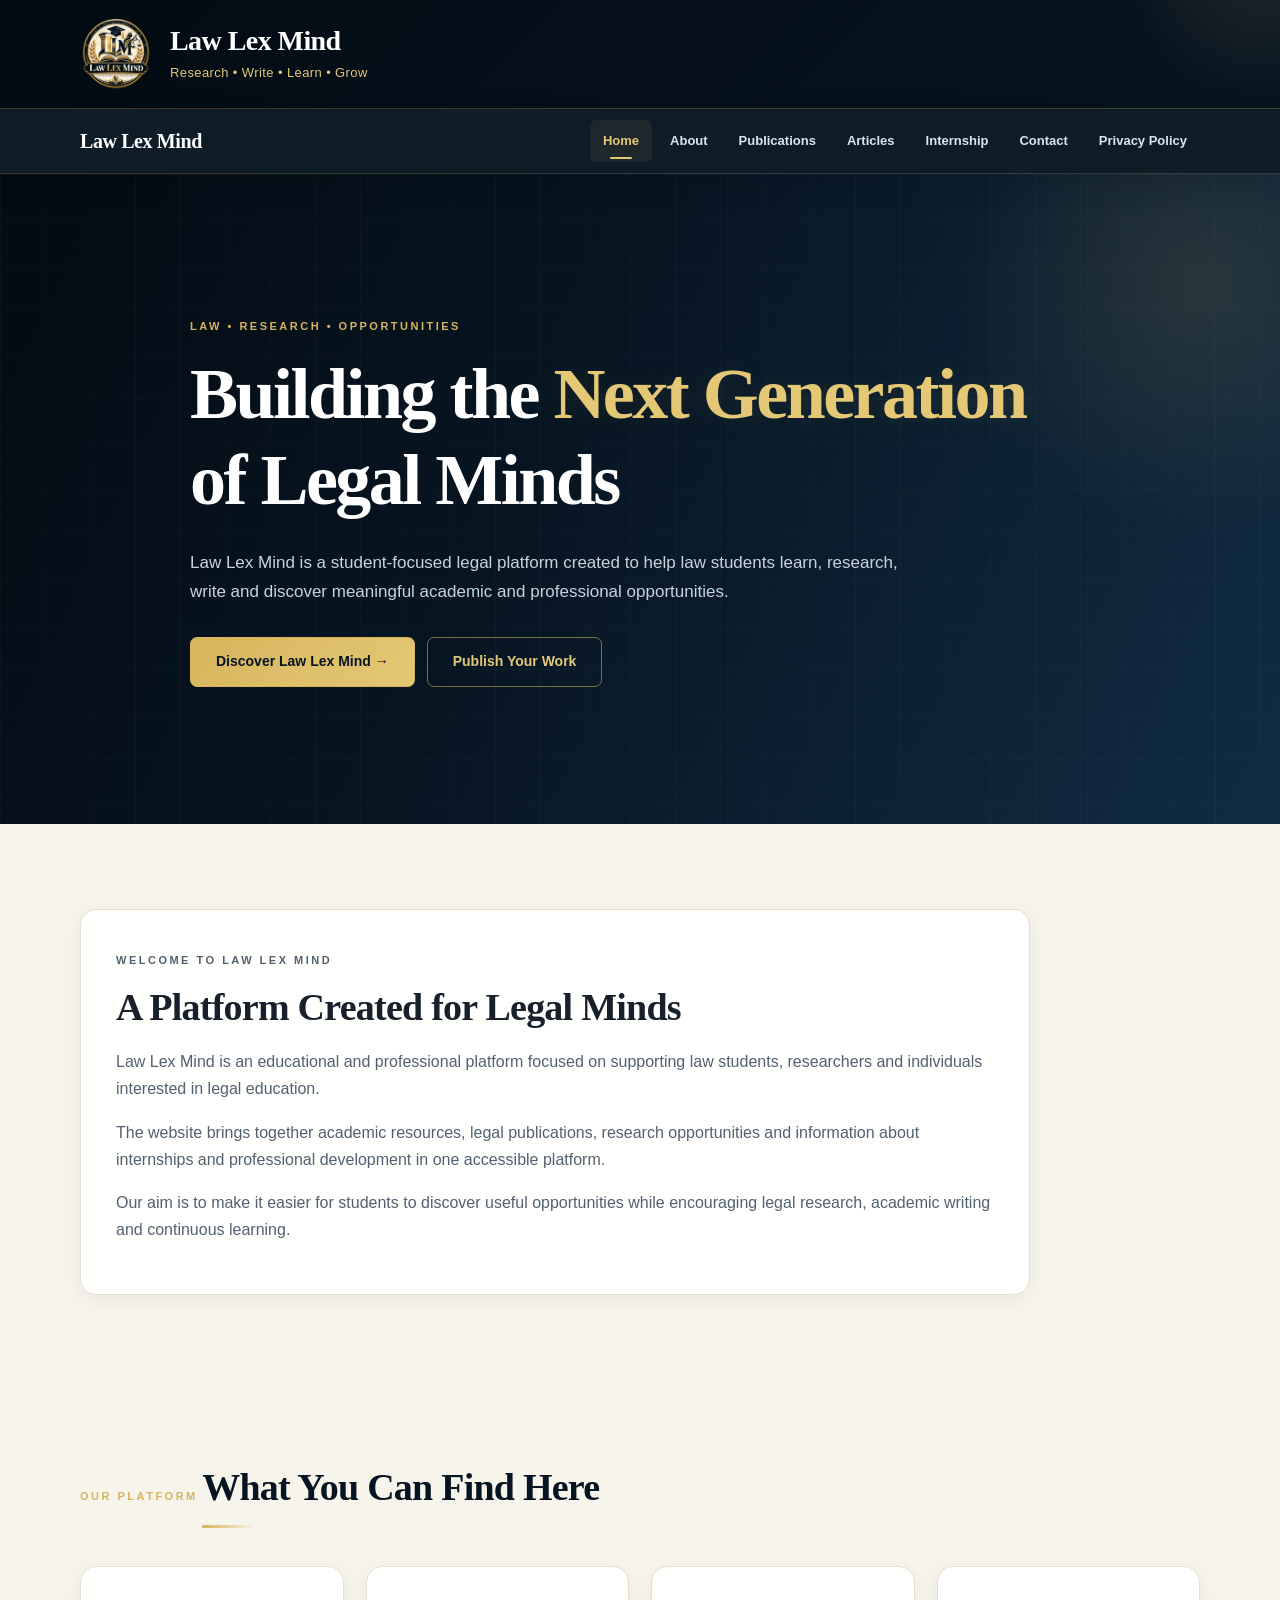
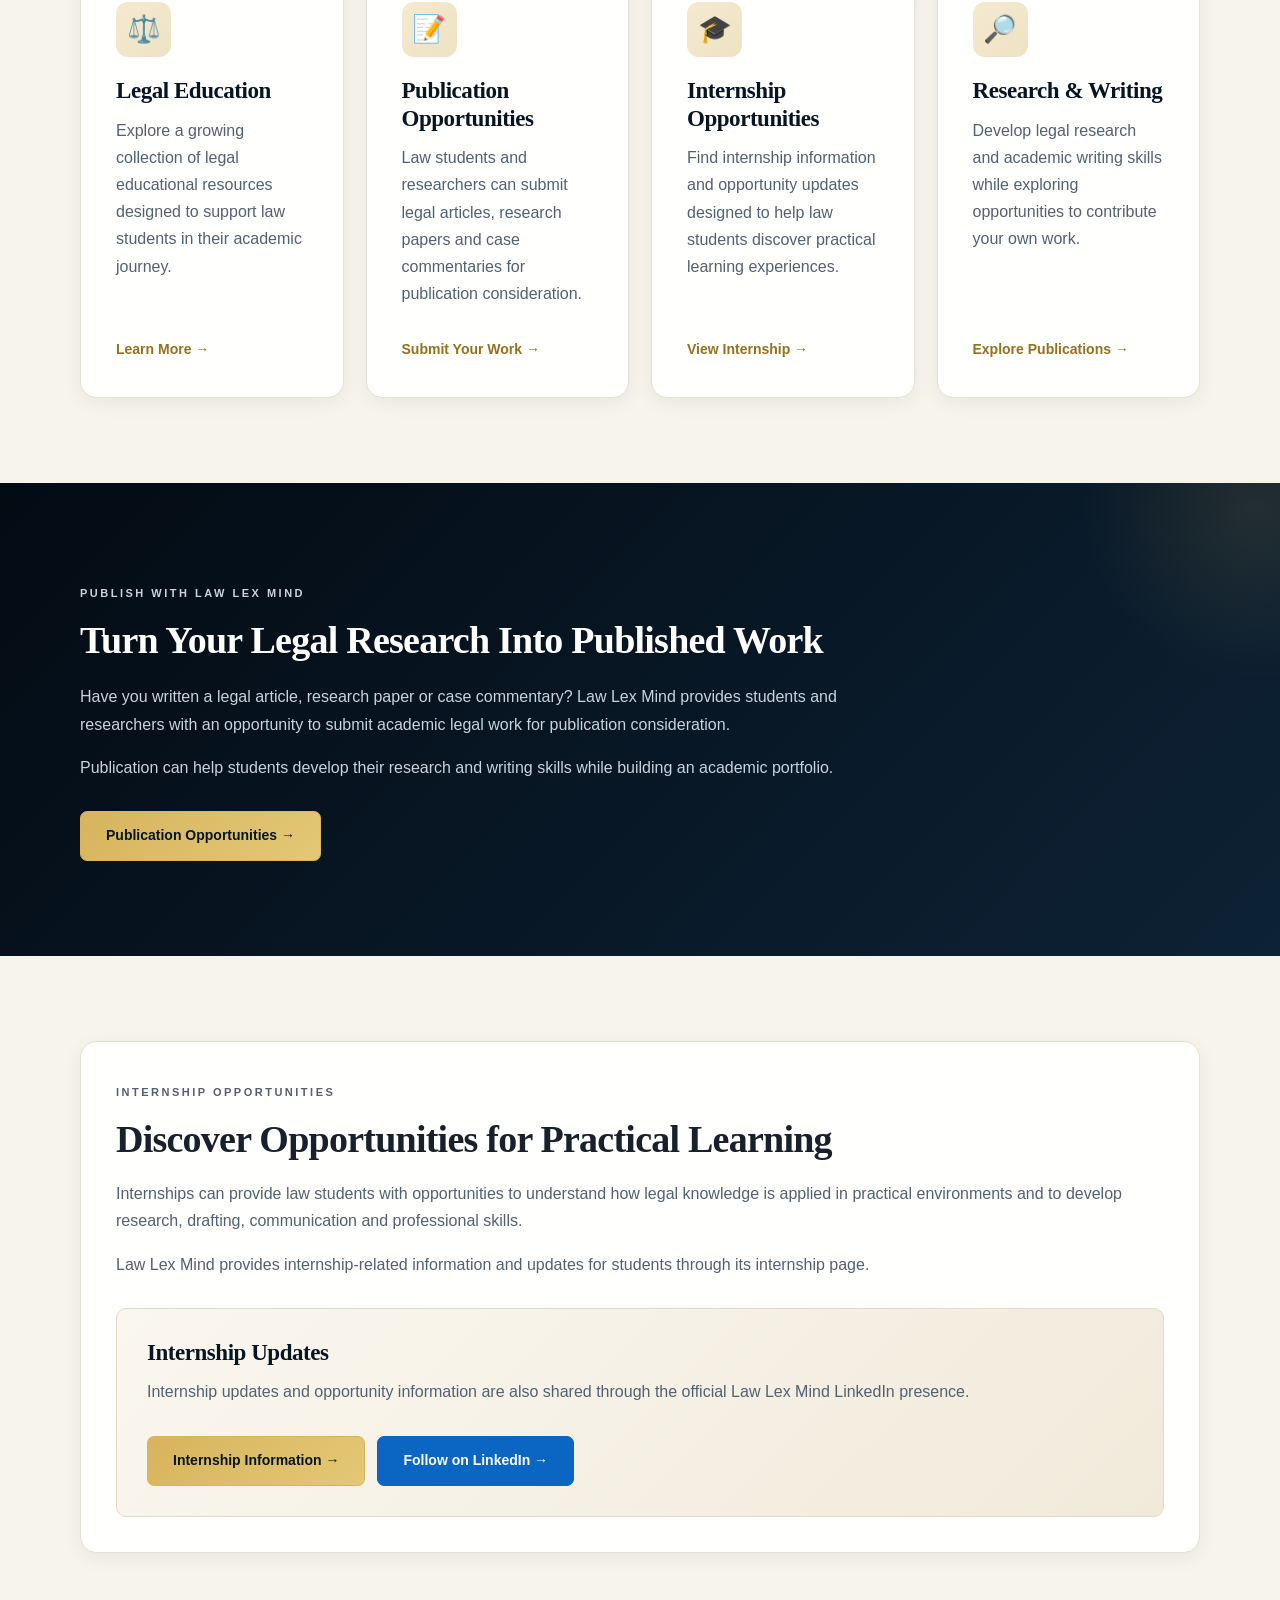
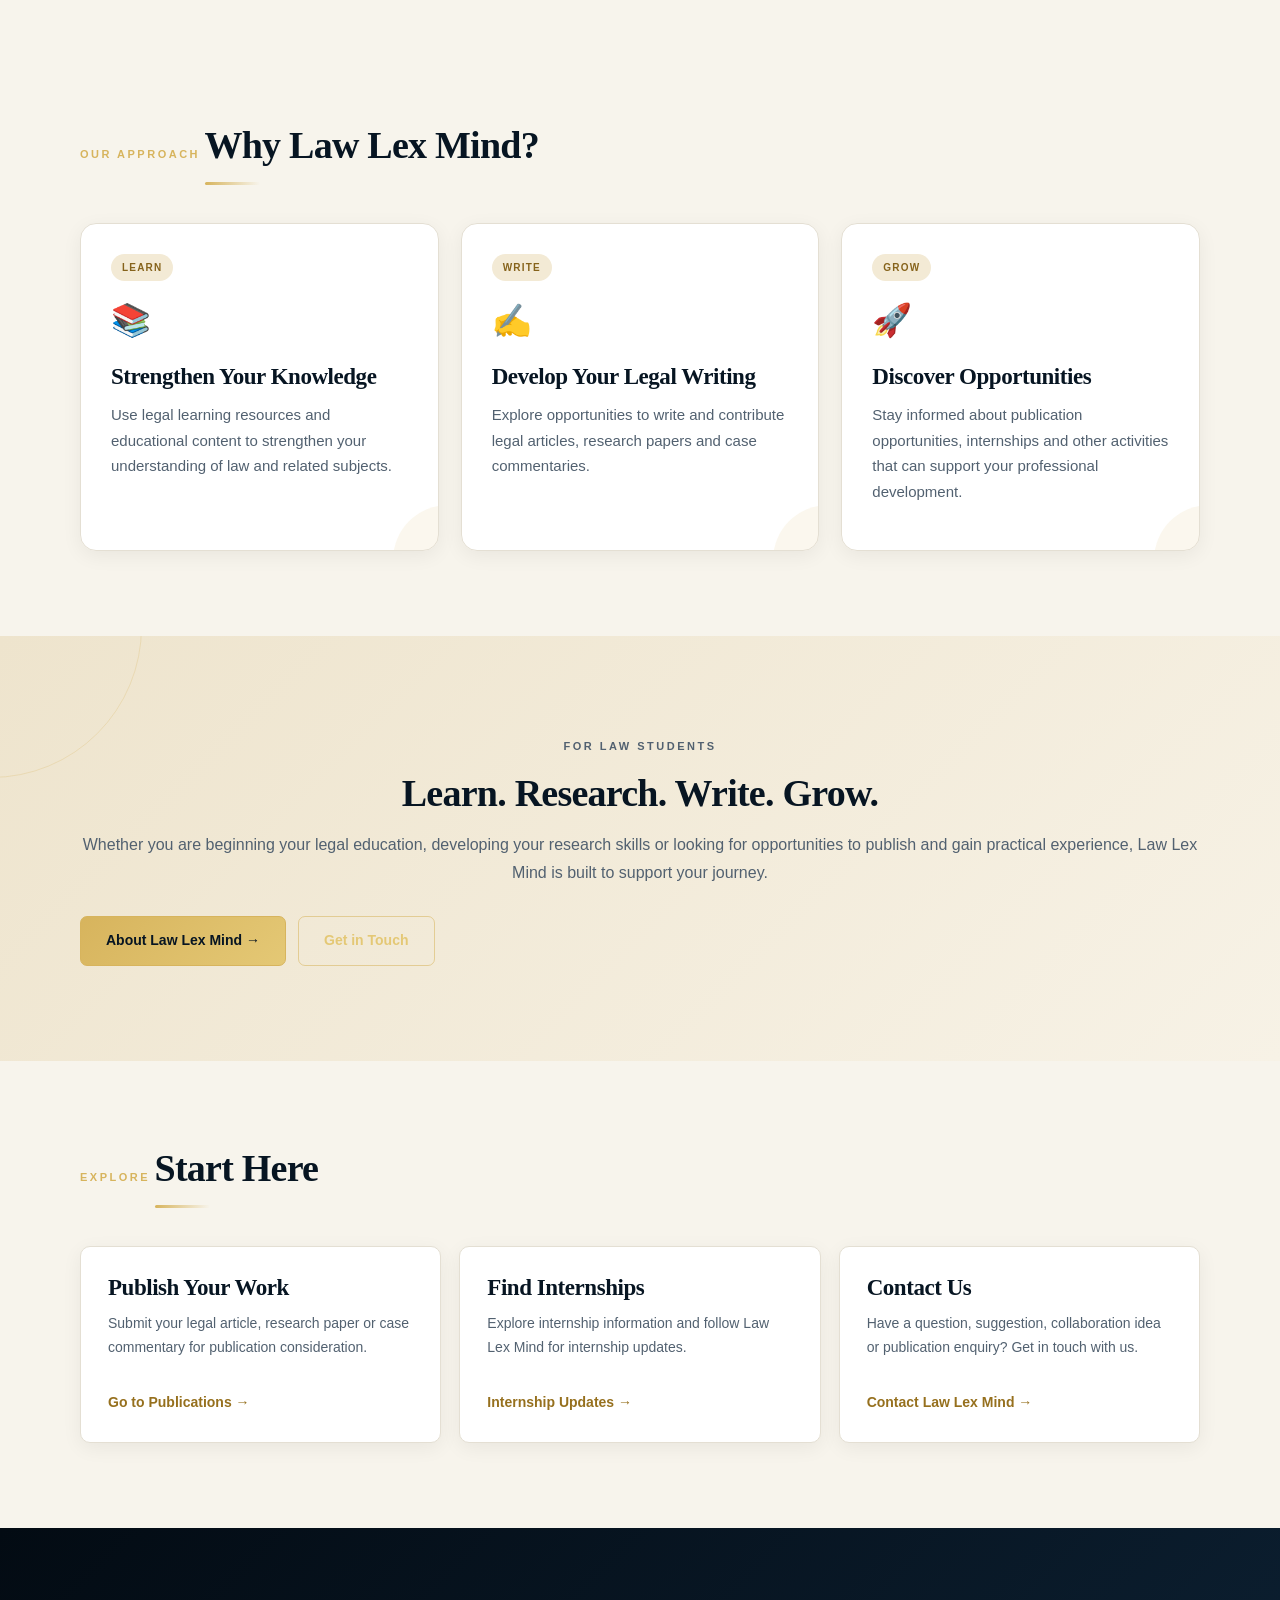
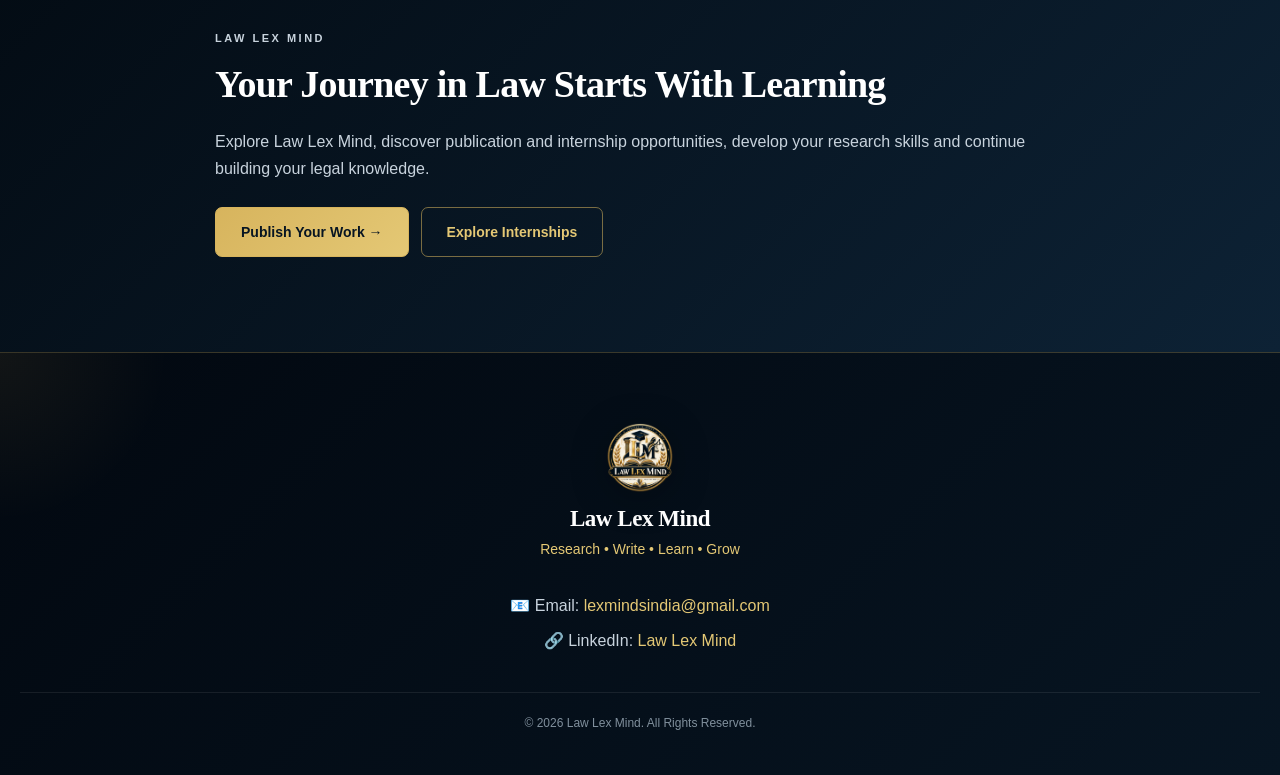
==== commit 7db5feb4: "Remove footer links from index.html Removed footer links section from index.html." ====
--- a/index.html
+++ b/index.html
@@ -810,42 +810,6 @@
   </div>
 
 
-  <div class="footer-links">
-
-    <a
-      href="index.html"
-      class="active">
-
-      Home
-
-    </a>
-
-    <a href="about.html">
-      About
-    </a>
-
-    <a href="publications.html">
-      Publications
-    </a>
-
-    <a href="articles.html">
-      Articles
-    </a>
-
-    <a href="internship.html">
-      Internship
-    </a>
-
-    <a href="contact.html">
-      Contact
-    </a>
-
-    <a href="policy.html">
-      Privacy Policy
-    </a>
-
-  </div>
-
 
   <div class="footer-contact">
 
